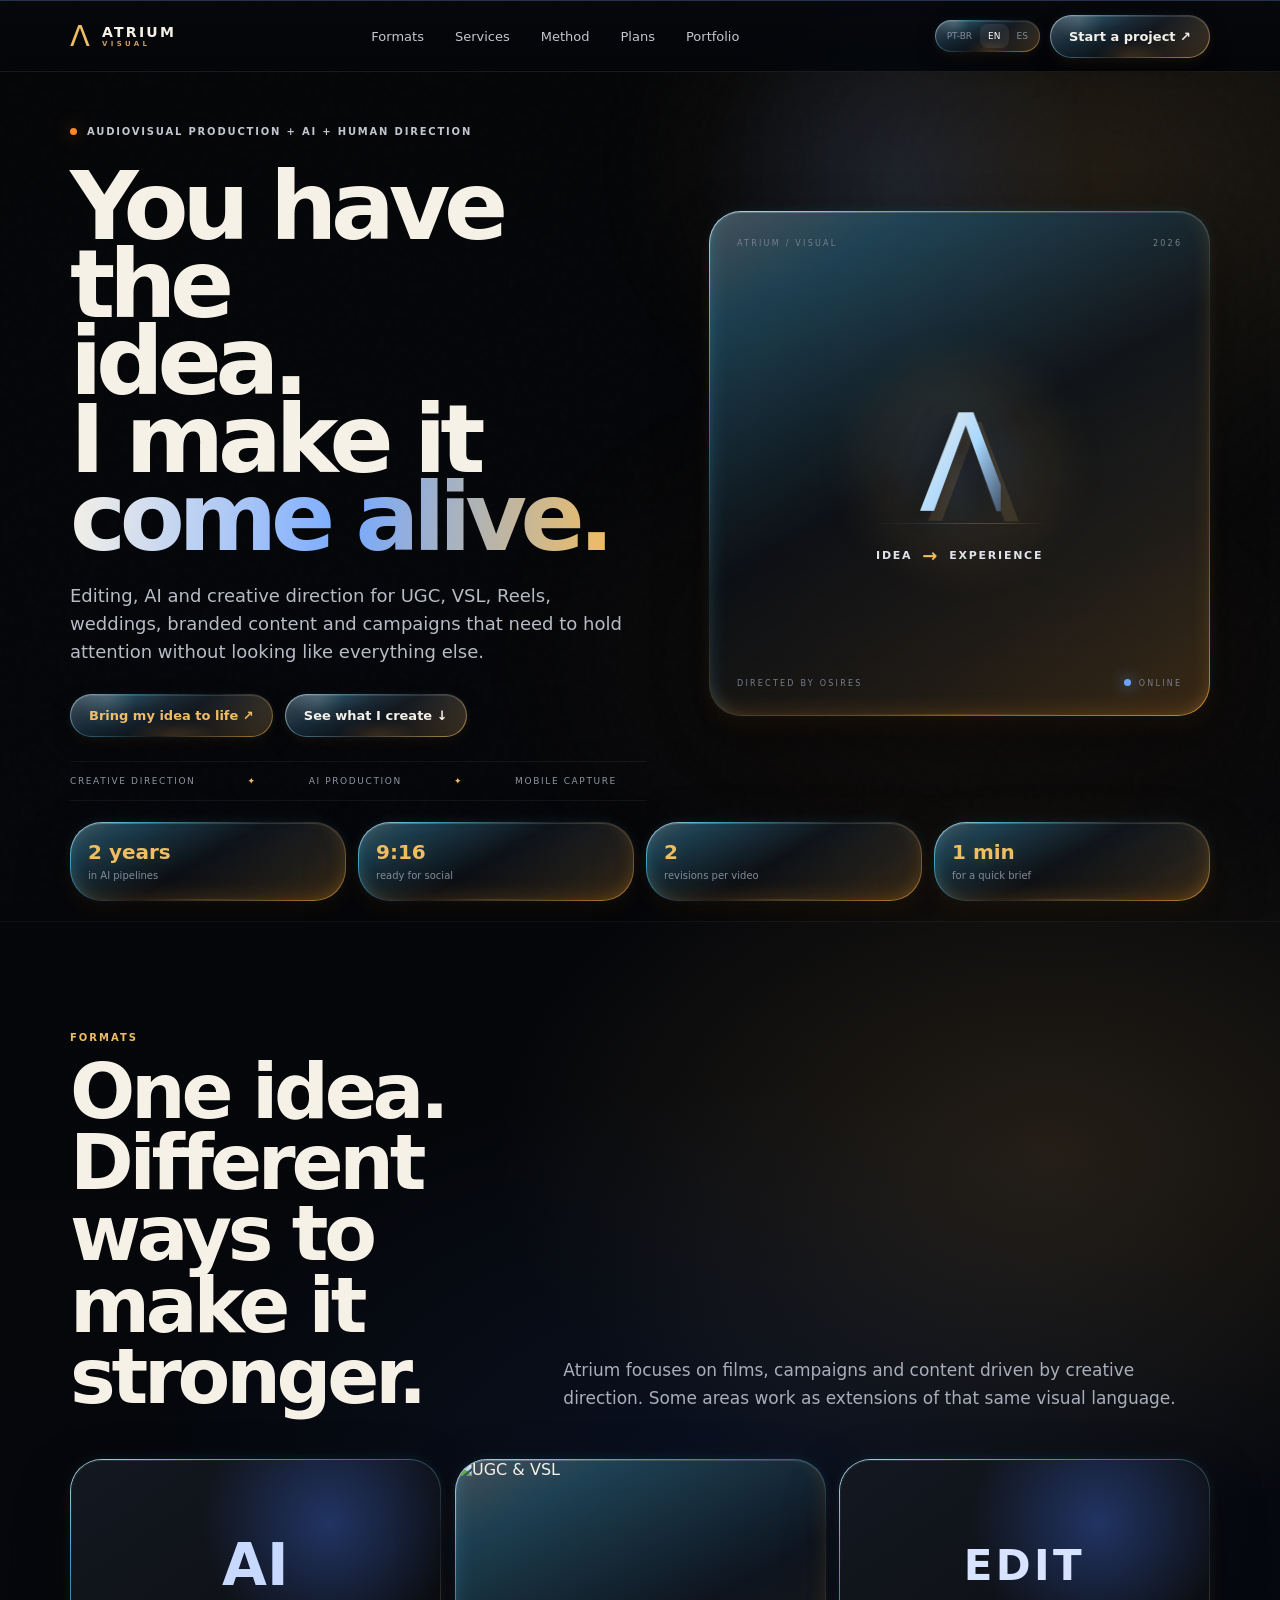
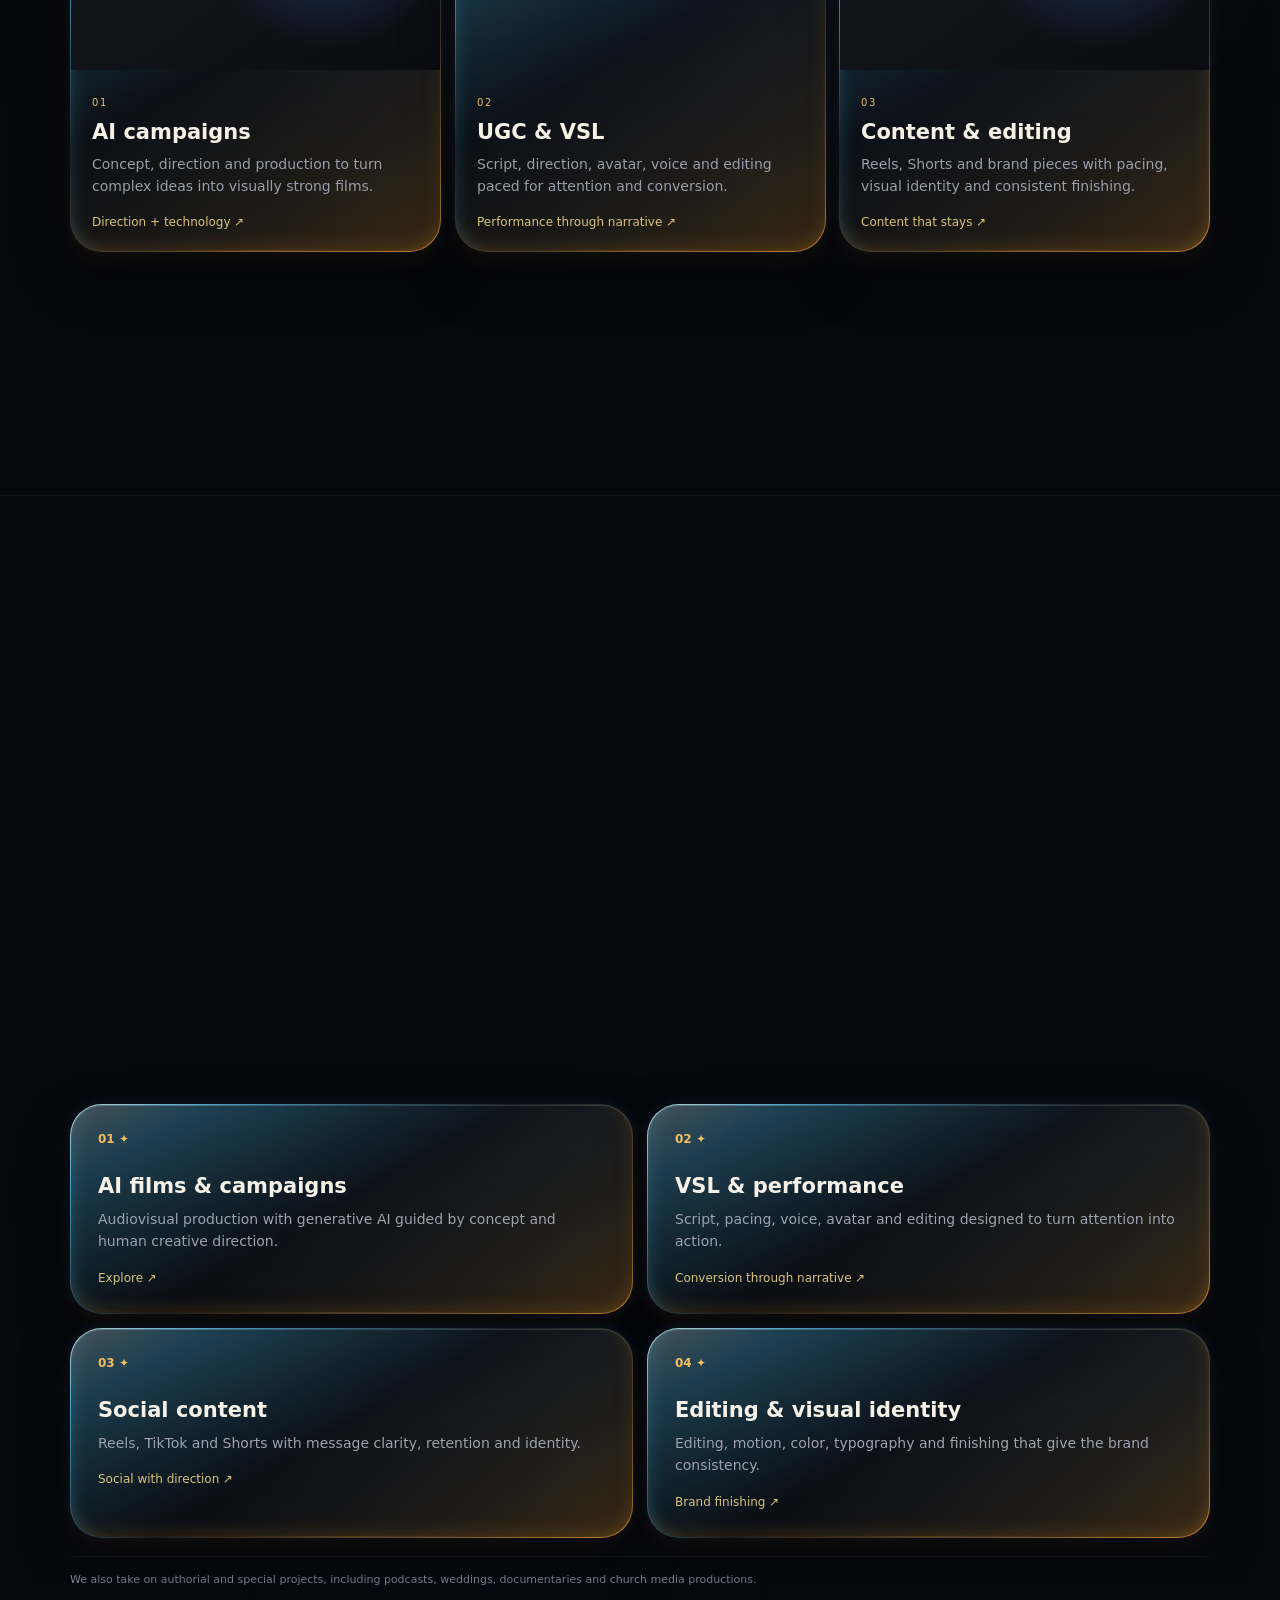
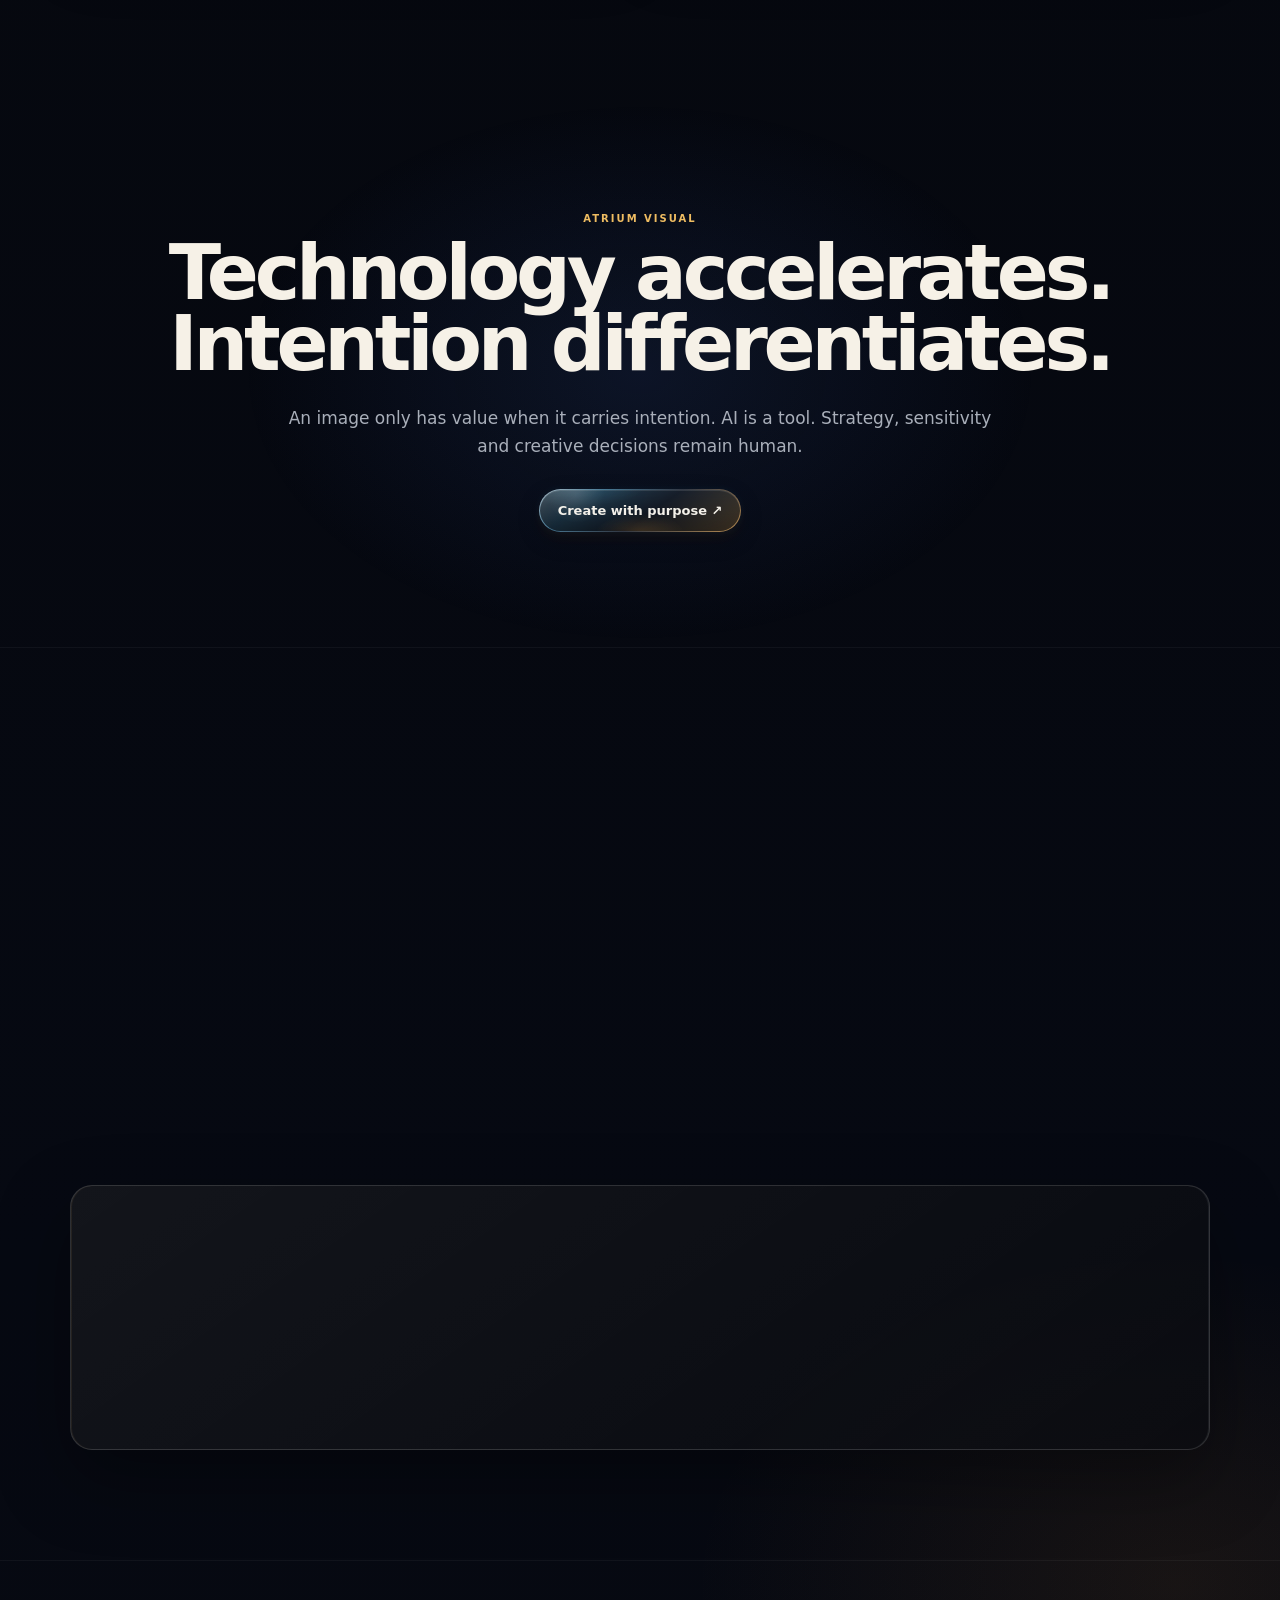
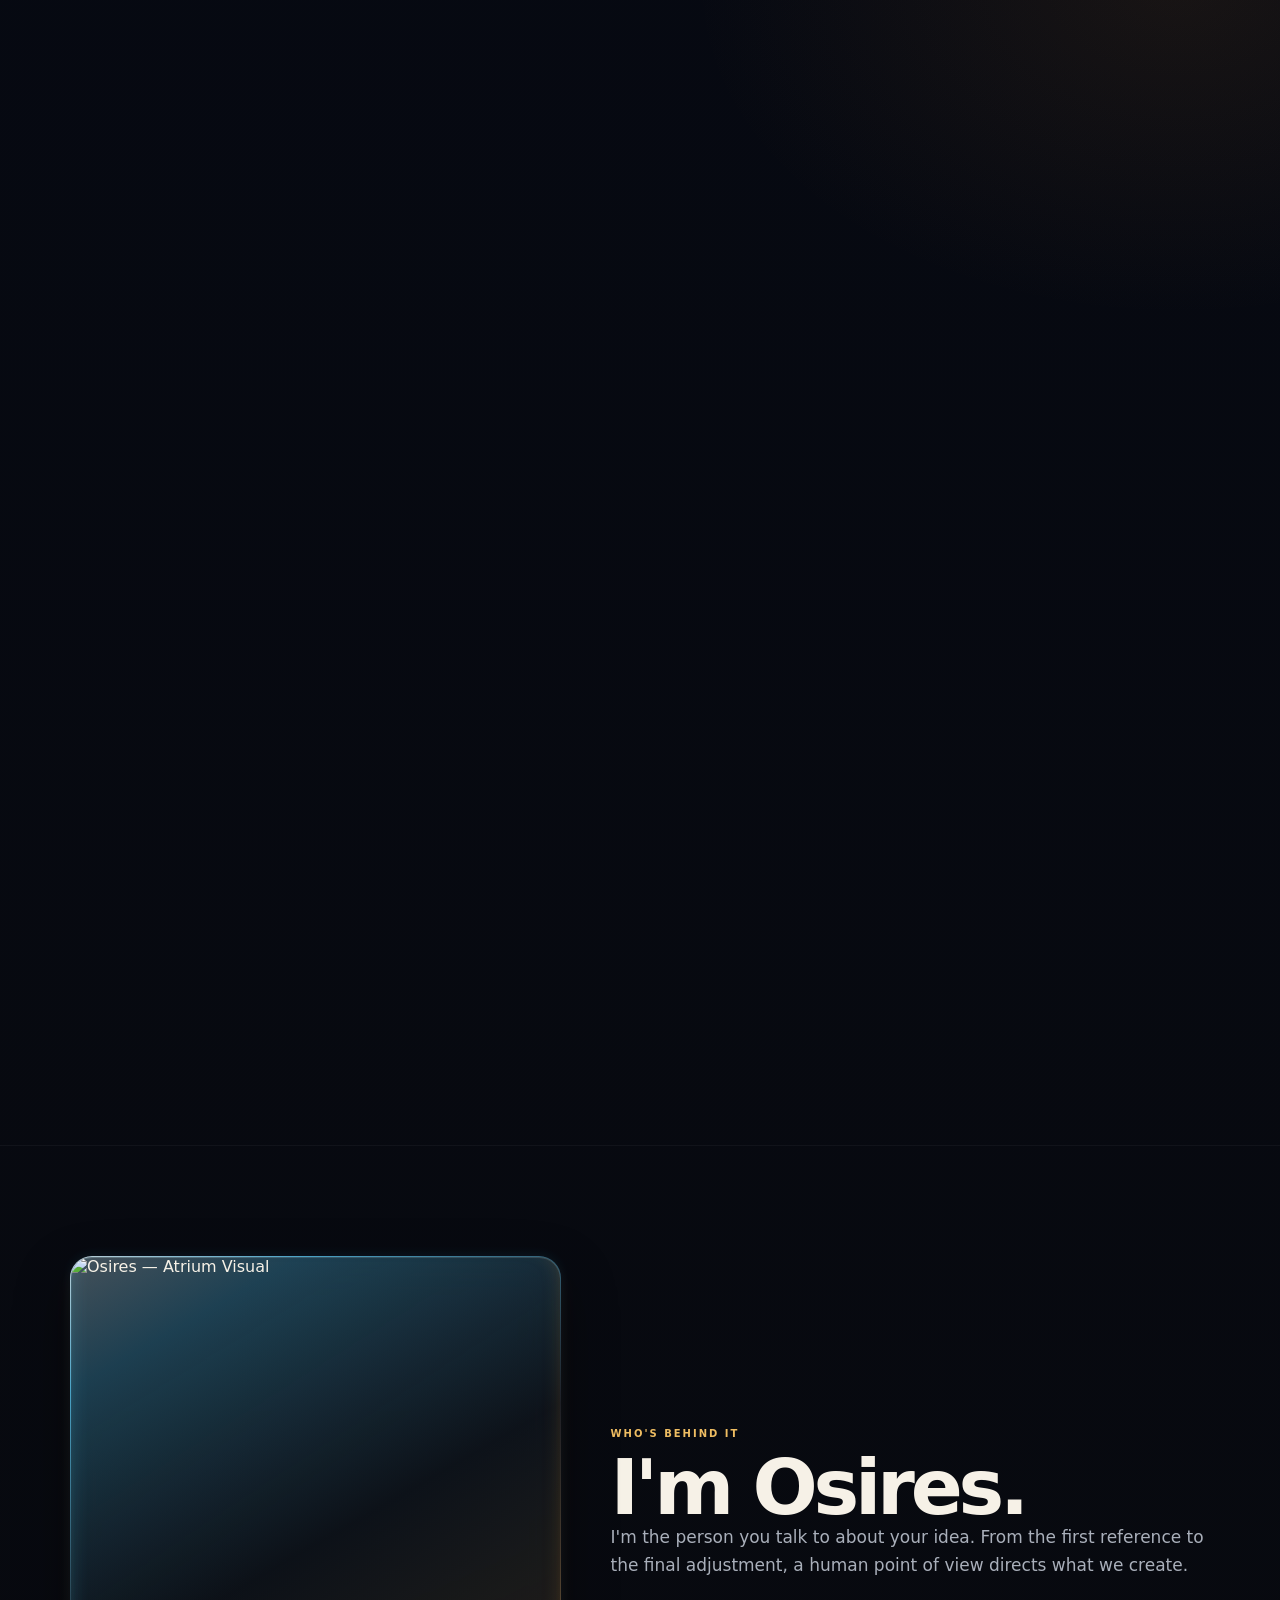
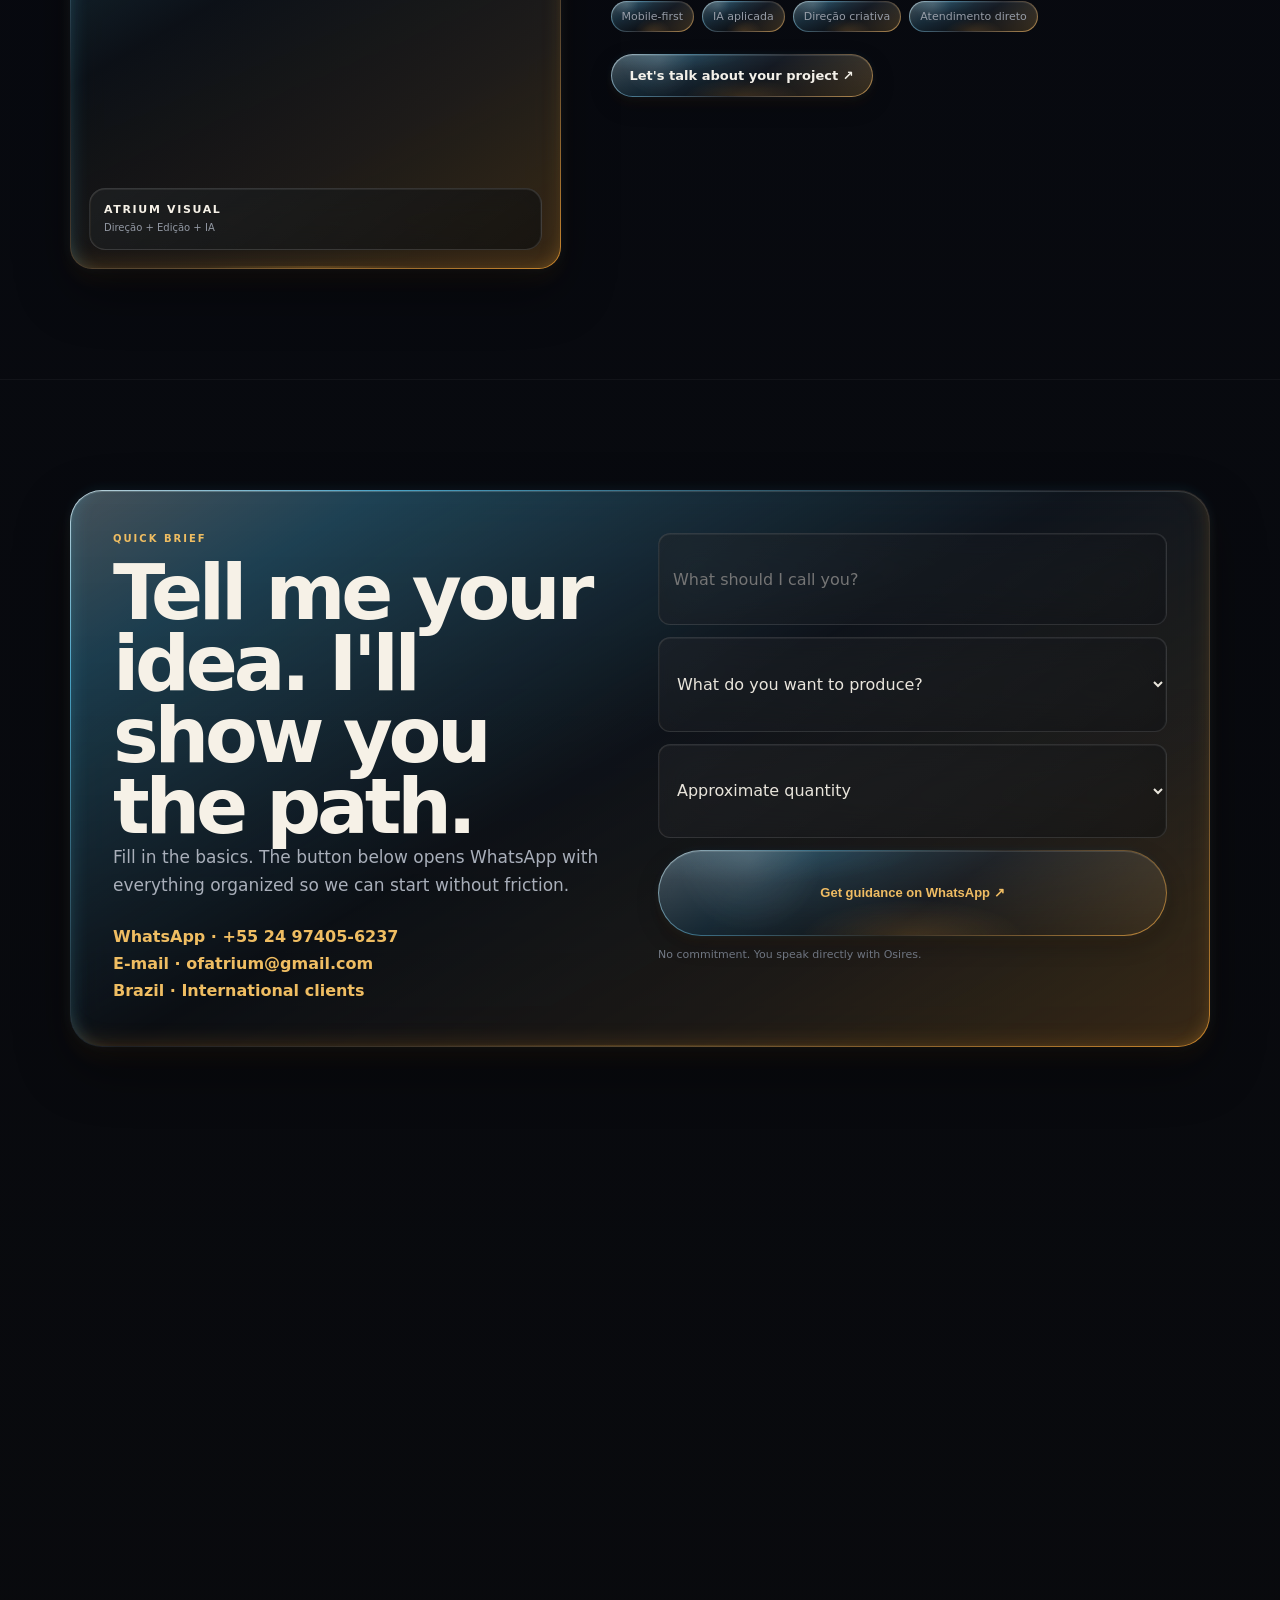
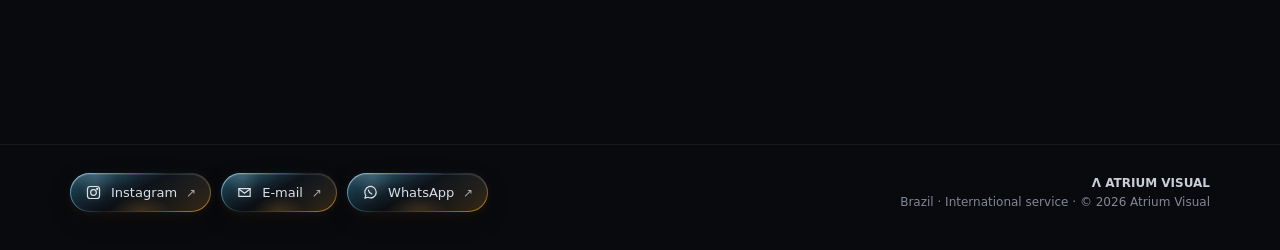
==== en/index.html @ b098e1f4 "Refine home positioning and make weddings podcasts secondary" ====
<!doctype html><html lang="en"><head><meta charset="utf-8"><meta name="viewport" content="width=device-width,initial-scale=1,viewport-fit=cover"><title>Atrium Visual — Editing, AI & Creative Direction</title><meta name="description" content="Editing, AI and creative direction for UGC, VSL, Reels, weddings, branded content and campaigns.">
<style>
:root{--bg:#050608;--text:#f6f1e7;--muted:#a9afbb;--line:rgba(255,255,255,.11);--gold:#efbd62;--orange:#ff8a24;--blue:#78aaff;--max:1140px}
*{box-sizing:border-box}html{scroll-behavior:smooth}body{margin:0;background:
radial-gradient(980px 650px at 76% 16%,rgba(45,91,194,.17),transparent 62%),
radial-gradient(760px 540px at 98% 58%,rgba(183,108,33,.10),transparent 65%),
linear-gradient(180deg,#050608 0%,#060912 56%,#090a0d 100%);color:var(--text);font-family:Inter,ui-sans-serif,system-ui,-apple-system,BlinkMacSystemFont,"Segoe UI",sans-serif;overflow-x:hidden}
a{color:inherit;text-decoration:none}img{max-width:100%;display:block}.wrap{width:min(var(--max),calc(100% - 40px));margin:auto}.noise{position:fixed;inset:0;z-index:0;pointer-events:none;opacity:.021;background-image:url("data:image/svg+xml,%3Csvg viewBox='0 0 160 160' xmlns='http://www.w3.org/2000/svg'%3E%3Cfilter id='n'%3E%3CfeTurbulence type='fractalNoise' baseFrequency='.9' numOctaves='3' stitchTiles='stitch'/%3E%3C/filter%3E%3Crect width='100%25' height='100%25' filter='url(%23n)' opacity='.75'/%3E%3C/svg%3E")}.cursor-light{position:fixed;width:430px;height:430px;border-radius:50%;background:radial-gradient(circle,rgba(82,139,255,.12),transparent 66%);pointer-events:none;z-index:0;transform:translate(-50%,-50%);left:70%;top:20%;will-change:left,top}
header,main,footer{position:relative;z-index:2}header{position:sticky;top:0;z-index:80;background:rgba(5,6,8,.76);backdrop-filter:blur(22px) saturate(130%);-webkit-backdrop-filter:blur(22px) saturate(130%);border-top:1px solid rgba(120,170,255,.28);border-bottom:1px solid rgba(255,255,255,.055)}.nav{height:70px;display:flex;align-items:center;justify-content:space-between;gap:20px}.brand{display:flex;align-items:center;gap:10px;font-size:14px;font-weight:900;letter-spacing:.16em}.mark{font-size:29px;color:var(--gold);font-weight:400}.brand small{display:block;font-size:7px;letter-spacing:.47em;color:#c99d53}.navlinks{display:flex;gap:31px;color:#c4c7ce;font-size:13px}.navlinks a{transition:.25s}.navlinks a:hover{color:#fff;transform:translateY(-2px)}.header-actions{display:flex;align-items:center;gap:10px}.langs{display:flex;padding:3px;border-radius:11px;border:1px solid rgba(255,255,255,.09);background:rgba(255,255,255,.025)}.langs a{font-size:9px;padding:7px 8px;border-radius:8px;color:#7e8591}.langs a.active{color:#fff;background:rgba(255,255,255,.08)}.btn{display:inline-flex;align-items:center;justify-content:center;gap:9px;padding:13px 18px;border-radius:14px;border:1px solid rgba(255,255,255,.12);background:linear-gradient(145deg,rgba(255,255,255,.075),rgba(255,255,255,.018));backdrop-filter:blur(14px);-webkit-backdrop-filter:blur(14px);font-size:13px;font-weight:800;transition:.3s cubic-bezier(.2,.8,.2,1)}.btn:hover{transform:translateY(-2px);border-color:rgba(120,170,255,.38);box-shadow:0 20px 45px rgba(0,0,0,.23)}.btn.primary{background:#f5f0e7;color:#090b0f;border-color:#f5f0e7}
.hero{min-height:690px;padding:54px 0 20px;display:grid;align-items:center}.hero-grid{display:grid;grid-template-columns:1.07fr .93fr;gap:62px;align-items:center}.kicker{display:flex;align-items:center;gap:10px;color:#c1c5ce;font-size:10px;font-weight:900;letter-spacing:.18em;text-transform:uppercase}.kicker:before{content:"";width:7px;height:7px;background:var(--orange);border-radius:50%;box-shadow:0 0 18px rgba(255,138,36,.55)}h1,h2,h3,p{margin-top:0}.hero h1{font-size:clamp(61px,7.4vw,99px);line-height:.82;letter-spacing:-.067em;margin:31px 0 26px}.grad{background:linear-gradient(96deg,#f6f1e7 0%,#78aaff 52%,#efbd62 100%);-webkit-background-clip:text;background-clip:text;color:transparent}.hero p{max-width:640px;color:#b7bbc4;font-size:18px;line-height:1.56}.hero-actions{display:flex;flex-wrap:wrap;gap:12px;margin-top:27px}.clients{display:flex;flex-wrap:wrap;gap:9px;margin-top:22px}.pill{border:1px solid rgba(255,255,255,.1);border-radius:999px;background:rgba(255,255,255,.018);padding:8px 12px;color:#878e9a;font-size:10px;letter-spacing:.11em;text-transform:uppercase}
.glass{border:1px solid rgba(255,255,255,.115);background:linear-gradient(145deg,rgba(255,255,255,.082),rgba(255,255,255,.017));backdrop-filter:blur(22px) saturate(125%);-webkit-backdrop-filter:blur(22px) saturate(125%);box-shadow:inset 0 1px 0 rgba(255,255,255,.065),0 30px 75px rgba(0,0,0,.24)}
.refract{position:relative;overflow:hidden;transform-style:preserve-3d;will-change:transform}.refract:before{content:"";position:absolute;z-index:8;pointer-events:none;inset:-60%;background:linear-gradient(108deg,transparent 44%,rgba(255,255,255,.13) 49.5%,rgba(110,168,255,.08) 51%,transparent 56%);transform:translate3d(calc(var(--mx,0)*1px),calc(var(--my,0)*1px),0) rotate(18deg);opacity:.34;transition:opacity .3s}.refract:hover:before{opacity:.75}
.hero-card{height:505px;border-radius:39px;background:radial-gradient(350px 300px at 77% 42%,rgba(53,101,218,.28),transparent 65%),radial-gradient(290px 300px at 13% 85%,rgba(190,116,37,.16),transparent 64%),linear-gradient(145deg,rgba(255,255,255,.07),rgba(255,255,255,.012));}.hud{position:absolute;inset:27px;z-index:3;display:flex;flex-direction:column;justify-content:space-between}.hudtop,.hudbottom{display:flex;justify-content:space-between;color:#777f8d;font-size:8px;letter-spacing:.28em}.hudcenter{text-align:center}.hudcenter small{font-size:8px;letter-spacing:.4em;color:#929aa7}.hudcenter strong{display:block;font-size:59px;line-height:.9;letter-spacing:-.055em;margin:19px 0}.hudcenter i{font-style:normal;color:var(--gold);font-size:43px}.online:before{content:"";display:inline-block;width:7px;height:7px;background:#6da4ff;border-radius:50%;margin-right:8px;box-shadow:0 0 15px #6da4ff}
.stats{display:grid;grid-template-columns:repeat(4,1fr);gap:12px;margin-top:21px}.stat{border-radius:17px;padding:17px;transition:border-color .3s,box-shadow .3s}.stat:hover{border-color:rgba(120,170,255,.32);box-shadow:inset 0 1px 0 rgba(255,255,255,.075),0 28px 58px rgba(0,0,0,.25)}.stat b{display:block;font-size:20px}.stat span{font-size:10px;color:#848b97}
.section{padding:110px 0;border-top:1px solid rgba(255,255,255,.045)}.head{display:grid;grid-template-columns:.82fr 1.18fr;gap:44px;align-items:end;margin-bottom:46px}.label{color:var(--gold);font-size:10px;letter-spacing:.2em;text-transform:uppercase;font-weight:900}.head h2,.statement h2,.about h2,.brief h2,.cta h2{font-size:clamp(46px,6vw,78px);line-height:.93;letter-spacing:-.055em;margin:13px 0 0}.head p{font-size:17px;line-height:1.66;color:#a8aeba;margin:0}.formats{display:grid;grid-template-columns:repeat(4,1fr);gap:14px}.format,.service,.plan,.step,.brief-box,.cta-box,.portrait{border-radius:22px;transition:border-color .35s,box-shadow .35s,background .35s}.format:hover,.service:hover,.plan:hover{border-color:rgba(120,170,255,.31);box-shadow:inset 0 1px 0 rgba(255,255,255,.08),0 38px 78px rgba(0,0,0,.28)}.format{overflow:hidden}.format img,.ai-box{width:100%;height:210px;object-fit:cover}.ai-box{display:grid;place-items:center;font-size:58px;font-weight:900;color:#c7d9ff;background:radial-gradient(circle at 70% 30%,rgba(57,99,204,.42),transparent 43%),linear-gradient(145deg,#141821,#0a0c0f)}.format-copy{padding:21px}.format-copy .num{font-size:10px;color:var(--gold);letter-spacing:.17em}.format h3{font-size:21px;margin:10px 0}.format p{font-size:14px;line-height:1.55;color:#989eaa}.more{font-size:12px;color:#d7c37a}.services{display:grid;grid-template-columns:repeat(3,1fr);gap:14px}.service{padding:27px}.service b{display:block;color:var(--gold);font-size:12px;margin-bottom:28px}.service h3{font-size:21px;margin-bottom:10px}.service p{font-size:14px;line-height:1.6;color:#9ca2ae}.service a{font-size:12px;color:#d8c47b}.statement{padding:115px 0;text-align:center;background:radial-gradient(560px 380px at 50% 50%,rgba(64,105,203,.12),transparent 71%)}.statement p{max-width:720px;margin:24px auto 28px;font-size:17px;line-height:1.68;color:#a9afba}.method{display:grid;grid-template-columns:repeat(4,1fr);border-radius:22px;overflow:hidden;border:1px solid rgba(255,255,255,.16);background:linear-gradient(145deg,rgba(255,255,255,.085),rgba(255,255,255,.025));gap:1px;box-shadow:inset 0 1px 0 rgba(255,255,255,.07),0 28px 72px rgba(0,0,0,.24)}.step{border-radius:0;padding:30px 28px;min-height:235px;position:relative;background:linear-gradient(155deg,rgba(255,255,255,.105),rgba(255,255,255,.025));backdrop-filter:blur(22px) saturate(125%);-webkit-backdrop-filter:blur(22px) saturate(125%);transition:background .35s,border-color .35s,box-shadow .35s}.step:after{content:"";position:absolute;inset:0;pointer-events:none;background:radial-gradient(260px 150px at 22% 0%,rgba(119,169,255,.12),transparent 68%),linear-gradient(120deg,rgba(255,255,255,.05),transparent 38%);opacity:.9}.step:hover{background:linear-gradient(155deg,rgba(255,255,255,.15),rgba(255,255,255,.035));box-shadow:inset 0 1px 0 rgba(255,255,255,.09),0 24px 50px rgba(0,0,0,.22)}.step>*{position:relative;z-index:2}.step strong{font-size:50px;color:rgba(120,170,255,.34);text-shadow:0 0 26px rgba(80,135,255,.14);letter-spacing:-.04em}.step h3{font-size:21px;margin:34px 0 10px;color:#f1eee7}.step p{font-size:14px;color:#b7bdc8;line-height:1.5}.step em{display:block;margin-top:24px;color:#8f98a6;font-size:10px;letter-spacing:.17em;text-transform:uppercase;font-style:normal}.plans{display:grid;grid-template-columns:repeat(4,1fr);gap:14px}.plan{padding:26px;min-height:355px}.plan.featured{border-color:rgba(239,189,98,.34);background:linear-gradient(160deg,rgba(239,189,98,.11),rgba(255,255,255,.019))}.plan small{color:var(--gold);font-size:9px;letter-spacing:.13em;text-transform:uppercase}.plan h3{font-size:21px;margin:12px 0}.price{font-size:34px;font-weight:900;margin:18px 0}.plan p,.plan li{font-size:13px;line-height:1.65;color:#999faa}.plan ul{padding-left:17px}.scope-note{margin:16px 0 14px;padding:12px 13px;border-radius:12px;border:1px solid rgba(120,170,255,.16);background:linear-gradient(145deg,rgba(120,170,255,.08),rgba(255,255,255,.018));color:#b8c0ce!important;font-size:11px!important;line-height:1.5!important}.enterprise-offer{margin-top:24px;padding:24px 26px;border-radius:20px;display:flex;align-items:center;justify-content:space-between;gap:22px}.enterprise-offer h3{font-size:22px;letter-spacing:-.025em;margin:0 0 6px}.enterprise-offer p{margin:0;color:#a8afbb;font-size:14px;line-height:1.55}.enterprise-offer .btn{flex:0 0 auto}.about{display:grid;grid-template-columns:.9fr 1.1fr;gap:50px;align-items:center}.portrait{overflow:hidden;position:relative}.portrait img{width:100%;aspect-ratio:4/5;object-fit:cover}.badge{position:absolute;left:18px;right:18px;bottom:18px;border:1px solid rgba(255,255,255,.11);background:rgba(8,9,12,.64);backdrop-filter:blur(16px);-webkit-backdrop-filter:blur(16px);padding:14px;border-radius:16px}.badge b{display:block;font-size:11px;letter-spacing:.15em}.badge span{font-size:10px;color:#9298a3}.about p,.brief p,.cta p{font-size:17px;line-height:1.65;color:#a9afba}.chips{display:flex;flex-wrap:wrap;gap:8px;margin:22px 0}.chip{border:1px solid rgba(255,255,255,.1);border-radius:999px;padding:8px 10px;color:#959ba6;font-size:11px}.brief-box{padding:42px}.brief-grid{display:grid;grid-template-columns:1fr 1fr;gap:36px}.form{display:grid;gap:12px}.field{width:100%;border:1px solid rgba(255,255,255,.1);background:rgba(5,7,10,.62);color:#e9e5dc;border-radius:12px;padding:14px;font:inherit}.form small{font-size:11px;color:#747b87}.contactline{margin-top:24px;color:#b8bcc5}.cta{padding:105px 0}.cta-box{padding:55px;border-radius:30px;background:radial-gradient(460px 300px at 84% 16%,rgba(51,94,190,.17),transparent 70%),linear-gradient(145deg,rgba(255,255,255,.075),rgba(255,255,255,.017))}.cta-row{display:grid;grid-template-columns:1.3fr .7fr;gap:35px;align-items:end}.qr{width:220px;aspect-ratio:1;border-radius:22px;background:#f5f0e6;padding:18px;margin-left:auto;box-shadow:0 24px 55px rgba(0,0,0,.3);transition:.35s}.qr:hover{transform:translateY(-6px) scale(1.02) rotate(1deg)}footer{border-top:1px solid rgba(255,255,255,.055);padding:28px 0 42px;color:#747c88}.footer{display:flex;justify-content:space-between;gap:20px;flex-wrap:wrap}.footer strong{color:#eee}.footer a{margin-right:16px}.reveal{opacity:0;transform:translateY(38px);transition:.82s cubic-bezier(.2,.8,.2,1)}.reveal.in{opacity:1;transform:none}
@media(max-width:900px){.navlinks{display:none}.hero-grid,.head,.about,.brief-grid,.cta-row{grid-template-columns:1fr}.hero{min-height:auto}.hero-card{height:430px}.formats,.plans{grid-template-columns:repeat(2,1fr)}.services{grid-template-columns:1fr 1fr}.method{grid-template-columns:1fr 1fr}.qr{margin:0}.cursor-light{display:none}}
@media(max-width:640px){.wrap{width:min(var(--max),calc(100% - 24px))}.nav{height:68px}.brand{font-size:12px}.mark{font-size:25px}.header-actions{gap:6px}.langs a{font-size:8px;padding:6px}.btn{padding:11px 13px;font-size:12px}.hero{padding-top:48px}.hero h1{font-size:56px}.hero-card{height:350px;border-radius:28px}.hudcenter strong{font-size:40px}.stats,.formats,.services,.method,.plans{grid-template-columns:1fr}.section{padding:76px 0}.head h2,.statement h2,.about h2,.brief h2,.cta h2{font-size:48px}.brief-box,.cta-box{padding:28px 22px}.enterprise-offer{align-items:flex-start;flex-direction:column;padding:20px}.enterprise-offer .btn{width:100%}.langs{display:flex}}
@media(prefers-reduced-motion:reduce){*{animation:none!important;transition:none!important;scroll-behavior:auto!important}.reveal{opacity:1;transform:none}}

/* PREMIUM GLASS REFERENCE V1 — smoked black glass with warm/cool rim refraction */
:root{
  --glass-smoke:rgba(8,10,14,.64);
  --glass-smoke-2:rgba(13,16,22,.48);
  --glass-rim-gold:rgba(244,190,103,.92);
  --glass-rim-warm:rgba(255,224,176,.66);
  --glass-rim-cool:rgba(225,237,255,.86);
  --glass-rim-blue:rgba(132,181,255,.48);
  --glass-rim-dim:rgba(255,255,255,.08);
}
body{
  background:
    radial-gradient(900px 620px at 10% 78%,rgba(224,144,58,.055),transparent 58%),
    radial-gradient(980px 680px at 86% 18%,rgba(91,143,255,.075),transparent 60%),
    linear-gradient(180deg,#020304 0%,#05070b 52%,#030405 100%)!important;
}
header{
  background:linear-gradient(180deg,rgba(7,9,13,.78),rgba(4,5,8,.66))!important;
  border-bottom-color:rgba(255,255,255,.075)!important;
}
.glass,
.work-card,
.stat,
.format,
.service,
.plan,
.brief-box,
.cta-box,
.portrait,
.enterprise-offer,
.player-shell{
  position:relative;
  border-color:rgba(255,255,255,.11)!important;
  background:
    radial-gradient(120% 150% at 0% 0%,rgba(242,181,93,.075),transparent 35%),
    radial-gradient(110% 150% at 100% 0%,rgba(222,235,255,.055),transparent 34%),
    linear-gradient(145deg,rgba(255,255,255,.065),rgba(255,255,255,.012) 42%,rgba(255,255,255,.025)),
    var(--glass-smoke)!important;
  backdrop-filter:blur(26px) saturate(128%)!important;
  -webkit-backdrop-filter:blur(26px) saturate(128%)!important;
  box-shadow:
    inset 1px 0 0 rgba(244,190,103,.09),
    inset -1px 0 0 rgba(225,237,255,.085),
    inset 0 1px 0 rgba(255,255,255,.08),
    inset 0 -1px 0 rgba(255,255,255,.025),
    inset 12px 0 32px -28px rgba(244,190,103,.72),
    inset -12px 0 32px -28px rgba(223,237,255,.62),
    0 26px 72px rgba(0,0,0,.38)!important;
}
.glass::after,
.work-card::after,
.stat::after,
.format::after,
.service::after,
.plan::after,
.brief-box::after,
.cta-box::after,
.portrait::after,
.enterprise-offer::after,
.player-shell::after{
  content:"";
  position:absolute;
  inset:0;
  z-index:12;
  border-radius:inherit;
  padding:1.25px;
  pointer-events:none;
  background:
    conic-gradient(
      from 218deg,
      var(--glass-rim-gold) 0deg,
      var(--glass-rim-warm) 34deg,
      rgba(255,255,255,.28) 76deg,
      var(--glass-rim-dim) 132deg,
      rgba(255,255,255,.06) 192deg,
      var(--glass-rim-blue) 246deg,
      var(--glass-rim-cool) 302deg,
      var(--glass-rim-gold) 360deg
    );
  -webkit-mask:linear-gradient(#000 0 0) content-box,linear-gradient(#000 0 0);
  -webkit-mask-composite:xor;
  mask-composite:exclude;
  opacity:.78;
}
.glass::before,
.work-card::before,
.refract::before{
  filter:blur(.15px);
}
.hero-card,
.work-card,
.format,
.service,
.plan,
.stat,
.brief-box,
.cta-box,
.enterprise-offer,
.player-shell{
  transition:
    transform .38s cubic-bezier(.2,.8,.2,1),
    box-shadow .38s cubic-bezier(.2,.8,.2,1),
    border-color .3s ease,
    background .3s ease!important;
}
.hero-card:hover,
.work-card:hover,
.format:hover,
.service:hover,
.plan:hover,
.stat:hover,
.brief-box:hover,
.cta-box:hover,
.enterprise-offer:hover{
  border-color:rgba(255,255,255,.18)!important;
  box-shadow:
    inset 1px 0 0 rgba(244,190,103,.16),
    inset -1px 0 0 rgba(225,237,255,.15),
    inset 0 1px 0 rgba(255,255,255,.12),
    inset 14px 0 34px -28px rgba(244,190,103,.85),
    inset -14px 0 34px -28px rgba(225,237,255,.78),
    0 36px 92px rgba(0,0,0,.50),
    0 0 26px rgba(244,190,103,.04),
    0 0 32px rgba(106,158,255,.035)!important;
}
.refract:before,
.hero-card:before,
.work-card:before{
  background:
    linear-gradient(
      105deg,
      transparent 42%,
      rgba(255,220,168,.055) 46%,
      rgba(255,255,255,.19) 49.4%,
      rgba(186,213,255,.11) 51.2%,
      transparent 56%
    )!important;
  opacity:.40!important;
}
.refract:hover:before,
.hero-card:hover:before,
.work-card:hover:before{opacity:.82!important;}
.method{
  border-color:rgba(255,255,255,.14)!important;
  background:
    linear-gradient(145deg,rgba(255,255,255,.055),rgba(255,255,255,.012)),
    rgba(6,8,12,.68)!important;
  box-shadow:
    inset 1px 0 0 rgba(244,190,103,.08),
    inset -1px 0 0 rgba(225,237,255,.07),
    0 28px 72px rgba(0,0,0,.34)!important;
}
.step{
  background:
    radial-gradient(130% 120% at 0% 0%,rgba(244,190,103,.055),transparent 36%),
    radial-gradient(120% 120% at 100% 0%,rgba(210,231,255,.045),transparent 34%),
    linear-gradient(145deg,rgba(255,255,255,.055),rgba(255,255,255,.012)),
    rgba(8,10,14,.60)!important;
  backdrop-filter:blur(24px) saturate(125%)!important;
  -webkit-backdrop-filter:blur(24px) saturate(125%)!important;
  box-shadow:
    inset 1px 0 0 rgba(244,190,103,.06),
    inset -1px 0 0 rgba(225,237,255,.055)!important;
}
.step:hover{
  background:
    radial-gradient(130% 120% at 0% 0%,rgba(244,190,103,.085),transparent 38%),
    radial-gradient(120% 120% at 100% 0%,rgba(210,231,255,.065),transparent 36%),
    linear-gradient(145deg,rgba(255,255,255,.075),rgba(255,255,255,.016)),
    rgba(9,11,16,.62)!important;
}
.step strong{color:rgba(179,205,255,.34)!important;}
.btn:not(.primary),
.langs,
.pill,
.chip,
.chips span,
.field,
.scope-note{
  border-color:rgba(255,255,255,.11)!important;
  background:
    linear-gradient(145deg,rgba(255,255,255,.055),rgba(255,255,255,.012)),
    rgba(9,11,15,.50)!important;
  backdrop-filter:blur(18px) saturate(120%)!important;
  -webkit-backdrop-filter:blur(18px) saturate(120%)!important;
  box-shadow:
    inset 1px 0 0 rgba(244,190,103,.045),
    inset -1px 0 0 rgba(225,237,255,.04),
    inset 0 1px 0 rgba(255,255,255,.055)!important;
}
.badge{
  background:
    linear-gradient(145deg,rgba(255,255,255,.07),rgba(255,255,255,.012)),
    rgba(6,8,12,.64)!important;
  border-color:rgba(255,255,255,.13)!important;
  backdrop-filter:blur(20px) saturate(125%)!important;
  -webkit-backdrop-filter:blur(20px) saturate(125%)!important;
  box-shadow:
    inset 1px 0 0 rgba(244,190,103,.055),
    inset -1px 0 0 rgba(225,237,255,.05),
    inset 0 1px 0 rgba(255,255,255,.07)!important;
}
.player-shell{
  overflow:hidden;
  box-shadow:
    inset 1px 0 0 rgba(244,190,103,.11),
    inset -1px 0 0 rgba(225,237,255,.10),
    inset 0 1px 0 rgba(255,255,255,.09),
    0 46px 140px rgba(0,0,0,.66)!important;
}
.play-circle{
  background:
    radial-gradient(circle at 28% 18%,rgba(255,255,255,.98),rgba(241,236,227,.93) 55%,rgba(219,224,233,.90))!important;
  box-shadow:
    0 16px 42px rgba(0,0,0,.34),
    0 0 0 1px rgba(255,255,255,.48),
    -5px 0 18px rgba(244,190,103,.10),
    5px 0 18px rgba(170,204,255,.10)!important;
}
@media(max-width:640px){
  .glass::after,
  .work-card::after,
  .stat::after,
  .format::after,
  .service::after,
  .plan::after,
  .brief-box::after,
  .cta-box::after,
  .portrait::after,
  .enterprise-offer::after,
  .player-shell::after{opacity:.68;padding:1px}
  .glass,
  .work-card,
  .stat,
  .format,
  .service,
  .plan,
  .brief-box,
  .cta-box,
  .portrait,
  .enterprise-offer,
  .player-shell{backdrop-filter:blur(20px) saturate(122%)!important;-webkit-backdrop-filter:blur(20px) saturate(122%)!important}
}


/* ATRIUM GLASS SYSTEM V2 — blue upper rim + amber lower glow */
:root{
  --atrium-bg:#030509;
  --atrium-glass:rgba(10,17,25,.52);
  --atrium-glass-strong:rgba(9,15,23,.72);
  --atrium-blue:rgba(111,211,255,.88);
  --atrium-blue-soft:rgba(111,211,255,.22);
  --atrium-amber:rgba(255,178,76,.92);
  --atrium-amber-soft:rgba(255,178,76,.24);
}
.atrium-glass-v2{
  position:relative;
  isolation:isolate;
  border:1px solid transparent!important;
  background:
    linear-gradient(180deg,rgba(16,27,39,.62),rgba(7,11,17,.72)) padding-box,
    linear-gradient(155deg,rgba(223,247,255,.82) 0%,var(--atrium-blue) 17%,rgba(255,255,255,.10) 48%,rgba(255,202,125,.38) 73%,var(--atrium-amber) 100%) border-box!important;
  box-shadow:
    inset 0 1px 0 rgba(255,255,255,.12),
    inset 18px 0 30px -25px rgba(102,218,255,.55),
    inset -16px 0 28px -25px rgba(255,183,77,.38),
    inset 0 -20px 34px -28px rgba(255,173,64,.60),
    0 24px 64px rgba(0,0,0,.42),
    0 0 22px rgba(97,205,255,.045),
    0 10px 28px rgba(255,165,60,.035)!important;
  backdrop-filter:blur(22px) saturate(128%)!important;
  -webkit-backdrop-filter:blur(22px) saturate(128%)!important;
  transition:transform .28s ease,box-shadow .28s ease,filter .28s ease!important;
}
.atrium-glass-v2::after{
  content:"";
  position:absolute;
  inset:0;
  border-radius:inherit;
  pointer-events:none;
  z-index:2;
  background:
    radial-gradient(circle at var(--gx,22%) var(--gy,12%),rgba(255,255,255,.18),transparent 20%),
    radial-gradient(ellipse at 50% 103%,rgba(255,174,66,.32),transparent 30%),
    linear-gradient(180deg,rgba(190,235,255,.075),transparent 26%,transparent 72%,rgba(255,180,74,.075));
  mix-blend-mode:screen;
  opacity:.95;
}
.atrium-glass-v2:hover{
  transform:translateY(-3px);
  box-shadow:
    inset 0 1px 0 rgba(255,255,255,.16),
    inset 18px 0 32px -24px rgba(102,218,255,.68),
    inset -16px 0 30px -24px rgba(255,183,77,.46),
    inset 0 -20px 36px -27px rgba(255,173,64,.72),
    0 30px 76px rgba(0,0,0,.48),
    0 0 28px rgba(97,205,255,.07),
    0 14px 34px rgba(255,165,60,.06)!important;
}
.work-card.atrium-glass-v2,.plan.atrium-glass-v2,.service.atrium-glass-v2,.format.atrium-glass-v2,.stat.atrium-glass-v2,.brief-box.atrium-glass-v2,.cta-box.atrium-glass-v2,.hero-card.atrium-glass-v2,.enterprise-offer.atrium-glass-v2,.player-shell.atrium-glass-v2{border-radius:32px!important}
.btn.atrium-glass-v2,.langs.atrium-glass-v2,.mobile-langs.atrium-glass-v2,.chip.atrium-glass-v2,.chips span.atrium-glass-v2,.control-btn.atrium-glass-v2,.close.atrium-glass-v2{
  border-radius:999px!important;
  background:
    linear-gradient(180deg,rgba(22,31,42,.62),rgba(8,12,18,.72)) padding-box,
    linear-gradient(145deg,rgba(220,246,255,.72),rgba(98,206,255,.48) 25%,rgba(255,255,255,.08) 55%,rgba(255,181,76,.68)) border-box!important;
}
.atrium-footer{padding:28px 0 38px;border-top:1px solid rgba(255,255,255,.065);position:relative;z-index:3}
.atrium-footer-row{display:flex;align-items:center;justify-content:space-between;gap:18px;flex-wrap:wrap}
.atrium-footer-links{display:flex;gap:10px;flex-wrap:wrap}
.footer-pill{display:inline-flex;align-items:center;gap:9px;padding:10px 14px;border-radius:999px;color:#d9e0e8;font-size:13px;text-decoration:none}
.footer-pill svg{width:17px;height:17px;stroke:currentColor;fill:none;stroke-width:1.7;stroke-linecap:round;stroke-linejoin:round;filter:drop-shadow(0 0 5px rgba(111,211,255,.14)) drop-shadow(0 0 4px rgba(255,178,76,.10))}
.footer-pill .arrow{opacity:.72;font-size:12px}
.atrium-footer-meta{font-size:12px;line-height:1.55;color:#7f8896;text-align:right}
@media(max-width:640px){
  .work-card.atrium-glass-v2,.plan.atrium-glass-v2,.service.atrium-glass-v2,.format.atrium-glass-v2,.stat.atrium-glass-v2,.brief-box.atrium-glass-v2,.cta-box.atrium-glass-v2,.hero-card.atrium-glass-v2,.enterprise-offer.atrium-glass-v2{border-radius:27px!important}
  .atrium-footer-row{align-items:flex-start}
  .atrium-footer-meta{text-align:left;width:100%}
  .footer-pill{font-size:12px;padding:9px 12px}
}


/* ATRIUM GLASS V3 — stronger luminous rim, closer to visual reference */
.atrium-glass-v2{
  border:1.35px solid transparent!important;
  background:
    linear-gradient(180deg,rgba(9,18,28,.72),rgba(5,8,13,.79)) padding-box,
    linear-gradient(150deg,
      rgba(235,252,255,.98) 0%,
      rgba(103,220,255,1) 13%,
      rgba(49,167,232,.72) 26%,
      rgba(255,255,255,.13) 49%,
      rgba(255,205,135,.52) 73%,
      rgba(255,169,50,1) 100%) border-box!important;
  box-shadow:
    inset 0 1px 0 rgba(255,255,255,.22),
    inset 20px 0 34px -24px rgba(80,214,255,.76),
    inset -18px 0 32px -24px rgba(255,184,75,.56),
    inset 0 -26px 40px -28px rgba(255,165,44,.88),
    0 28px 68px rgba(0,0,0,.50),
    0 -4px 22px rgba(74,203,255,.20),
    0 0 30px rgba(67,192,255,.13),
    0 18px 38px rgba(255,156,39,.17)!important;
  filter:saturate(1.08);
}
.atrium-glass-v2::before{
  content:"";
  position:absolute;
  inset:-1px;
  border-radius:inherit;
  pointer-events:none;
  z-index:3;
  box-shadow:
    inset 0 2px 3px rgba(225,249,255,.52),
    inset 0 -2px 4px rgba(255,195,92,.62),
    0 -2px 11px rgba(78,211,255,.38),
    0 3px 15px rgba(255,168,45,.34);
  opacity:.96;
}
.atrium-glass-v2::after{
  background:
    radial-gradient(circle at var(--gx,18%) var(--gy,10%),rgba(255,255,255,.28),transparent 18%),
    radial-gradient(ellipse at 50% 104%,rgba(255,169,48,.48),transparent 33%),
    radial-gradient(ellipse at 20% -4%,rgba(83,214,255,.30),transparent 31%),
    linear-gradient(180deg,rgba(191,239,255,.12),transparent 24%,transparent 68%,rgba(255,171,55,.13));
  opacity:1;
}
.atrium-glass-v2:hover{
  box-shadow:
    inset 0 1px 0 rgba(255,255,255,.28),
    inset 22px 0 36px -23px rgba(80,214,255,.90),
    inset -20px 0 34px -23px rgba(255,184,75,.68),
    inset 0 -28px 42px -27px rgba(255,165,44,1),
    0 34px 82px rgba(0,0,0,.56),
    0 -5px 27px rgba(74,203,255,.29),
    0 0 38px rgba(67,192,255,.19),
    0 22px 44px rgba(255,156,39,.24)!important;
}
/* Portfolio thumbnails: actual video frame + Atrium identity layer */
.work-card .media{
  border-radius:30px 30px 0 0;
  margin:10px 10px 0;
  border:1px solid rgba(153,230,255,.42);
  box-shadow:
    inset 0 1px 0 rgba(255,255,255,.18),
    0 -3px 18px rgba(82,211,255,.14),
    0 10px 24px rgba(255,171,48,.09);
}
.work-card .media::before{
  content:"ATRIUM VISUAL";
  position:absolute;
  z-index:2;
  top:18px;
  right:19px;
  font-size:8px;
  font-weight:800;
  letter-spacing:.30em;
  color:rgba(239,245,250,.78);
  text-shadow:0 0 10px rgba(91,208,255,.30);
  pointer-events:none;
}
.work-card .media::after{
  background:
    linear-gradient(180deg,rgba(1,5,10,.03) 36%,rgba(2,5,9,.30) 58%,rgba(3,5,8,.90) 100%),
    radial-gradient(ellipse at 50% 105%,rgba(255,171,48,.23),transparent 35%),
    radial-gradient(ellipse at 12% -3%,rgba(74,204,255,.20),transparent 30%)!important;
}
.work-card .poster{
  filter:saturate(1.04) contrast(1.06) brightness(.96)!important;
}
.work-card:hover .poster{
  filter:saturate(1.13) contrast(1.07) brightness(1.01)!important;
}
.work-card .play-circle{
  background:linear-gradient(155deg,rgba(239,252,255,.92),rgba(188,229,245,.60))!important;
  border:1px solid rgba(255,255,255,.62);
  box-shadow:
    inset 0 1px 0 rgba(255,255,255,.72),
    0 0 0 1px rgba(76,202,255,.30),
    0 0 20px rgba(65,197,255,.28),
    0 9px 28px rgba(0,0,0,.38)!important;
  backdrop-filter:blur(10px);
  -webkit-backdrop-filter:blur(10px);
}
.work-card .play-copy b{
  font-size:17px;
  text-shadow:0 2px 18px rgba(0,0,0,.75);
}
.work-card .play-copy small{
  color:#f0b35c!important;
  font-weight:800;
}
.work-card .copy{
  background:
    radial-gradient(ellipse at 50% 0%,rgba(77,203,255,.055),transparent 55%),
    radial-gradient(ellipse at 55% 100%,rgba(255,171,48,.10),transparent 58%);
}
@media(max-width:640px){
  .work-card .media{margin:7px 7px 0;border-radius:22px 22px 0 0}
  .work-card .media::before{top:12px;right:13px;font-size:6.5px}
}


/* ATRIUM GLASS V4 — cleaner cards, no inner pane, restrained idle glow */
.atrium-glass-v2{
  border:1.15px solid transparent!important;
  background:
    linear-gradient(180deg,rgba(8,16,25,.66),rgba(5,8,13,.74)) padding-box,
    linear-gradient(150deg,
      rgba(225,248,255,.84) 0%,
      rgba(93,207,250,.78) 15%,
      rgba(255,255,255,.09) 48%,
      rgba(255,196,112,.34) 74%,
      rgba(255,168,53,.78) 100%) border-box!important;
  box-shadow:
    inset 0 1px 0 rgba(255,255,255,.13),
    inset 14px 0 24px -22px rgba(79,208,255,.43),
    inset -13px 0 24px -22px rgba(255,181,70,.34),
    inset 0 -17px 28px -25px rgba(255,162,46,.42),
    0 22px 54px rgba(0,0,0,.42),
    0 -2px 12px rgba(78,203,255,.08),
    0 10px 20px rgba(255,156,38,.07)!important;
  filter:none!important;
}
/* remove the extra glass/refraction pane that was creating the rectangle */
.atrium-glass-v2::before,
.work-card::before,
.hero-card::before,
.refract::before{
  display:none!important;
}
.atrium-glass-v2::after{
  background:
    radial-gradient(circle at var(--gx,18%) var(--gy,10%),rgba(255,255,255,.15),transparent 17%),
    radial-gradient(ellipse at 50% 104%,rgba(255,168,46,.24),transparent 31%),
    radial-gradient(ellipse at 18% -4%,rgba(75,205,255,.16),transparent 29%)!important;
  opacity:.72!important;
}
.atrium-glass-v2:hover{
  transform:translateY(-4px);
  box-shadow:
    inset 0 1px 0 rgba(255,255,255,.22),
    inset 18px 0 30px -22px rgba(76,214,255,.72),
    inset -17px 0 30px -22px rgba(255,184,75,.54),
    inset 0 -23px 36px -24px rgba(255,164,45,.82),
    0 32px 78px rgba(0,0,0,.50),
    0 -4px 23px rgba(75,207,255,.25),
    0 0 31px rgba(69,194,255,.13),
    0 18px 37px rgba(255,157,38,.18)!important;
}
.atrium-glass-v2:hover::after{opacity:1!important}

/* Portfolio cards are now the thumbnail itself — one continuous surface */
.work-card{
  overflow:hidden!important;
  isolation:isolate;
  min-height:0!important;
}
.work-card .media{
  margin:0!important;
  border:0!important;
  border-radius:inherit!important;
  box-shadow:none!important;
}
.work-card .media.portrait{aspect-ratio:4/5!important}
.work-card .media.landscape{aspect-ratio:16/9!important}
.work-card .media::before{
  content:"ATRIUM VISUAL";
  position:absolute;
  z-index:4;
  top:18px;
  right:20px;
  font-size:7px;
  font-weight:800;
  letter-spacing:.30em;
  color:rgba(242,247,250,.76);
  text-shadow:0 1px 12px rgba(0,0,0,.6);
  pointer-events:none;
}
.work-card .media::after{
  background:
    linear-gradient(180deg,rgba(1,4,8,.03) 35%,rgba(2,4,8,.13) 55%,rgba(2,4,7,.82) 100%),
    radial-gradient(ellipse at 52% 107%,rgba(255,168,48,.20),transparent 34%),
    radial-gradient(ellipse at 15% -6%,rgba(76,206,255,.14),transparent 29%)!important;
}
.work-card .poster{
  filter:saturate(1.02) contrast(1.045) brightness(.97)!important;
}
.work-card:hover .poster{
  transform:scale(1.035)!important;
  filter:saturate(1.09) contrast(1.055) brightness(1)!important;
}
/* title becomes part of the thumbnail instead of a second rectangle below */
.work-card .copy{
  position:absolute!important;
  left:0;right:0;bottom:0;
  z-index:5!important;
  padding:52px 26px 25px!important;
  background:linear-gradient(180deg,transparent,rgba(2,4,7,.78) 47%,rgba(2,4,7,.94))!important;
  pointer-events:none;
}
.work-card .copy .eyebrow{
  color:#efb65f!important;
  font-size:9px!important;
  letter-spacing:.18em!important;
}
.work-card .copy h3{
  color:#f4f0e8!important;
  font-size:clamp(22px,2.1vw,31px)!important;
  line-height:1.02!important;
  margin:7px 0 0!important;
  max-width:88%;
  text-shadow:0 3px 18px rgba(0,0,0,.65);
}
.work-card .copy p,
.work-card .copy .chips{display:none!important}
.work-card .play-copy,
.work-card .play-word{display:none!important}
.work-card .play-circle{
  left:20px!important;
  top:20px!important;
  width:48px!important;
  height:48px!important;
  font-size:15px!important;
  background:rgba(235,247,252,.88)!important;
  border:1px solid rgba(255,255,255,.52)!important;
  box-shadow:
    inset 0 1px 0 rgba(255,255,255,.62),
    0 0 0 1px rgba(75,204,255,.16),
    0 7px 22px rgba(0,0,0,.32)!important;
}
.work-card:hover .play-circle{
  box-shadow:
    inset 0 1px 0 rgba(255,255,255,.72),
    0 0 0 1px rgba(75,204,255,.32),
    0 0 19px rgba(75,204,255,.24),
    0 8px 24px rgba(0,0,0,.38)!important;
}

/* quieter controls at rest; glow blooms on hover */
.btn.atrium-glass-v2,.langs.atrium-glass-v2,.mobile-langs.atrium-glass-v2,.footer-pill.atrium-glass-v2{
  box-shadow:
    inset 0 1px 0 rgba(255,255,255,.11),
    0 8px 21px rgba(0,0,0,.28),
    0 0 9px rgba(72,202,255,.07),
    0 6px 12px rgba(255,160,45,.06)!important;
}
.btn.atrium-glass-v2:hover,.langs.atrium-glass-v2:hover,.mobile-langs.atrium-glass-v2:hover,.footer-pill.atrium-glass-v2:hover{
  box-shadow:
    inset 0 1px 0 rgba(255,255,255,.19),
    0 10px 27px rgba(0,0,0,.33),
    0 0 20px rgba(75,207,255,.22),
    0 9px 23px rgba(255,160,43,.18)!important;
}

/* Mobile: same identity, less clutter, touch glow instead of hover */
@media(max-width:640px){
  .work-card .media.landscape{aspect-ratio:4/3!important}
  .work-card .media::before{top:13px;right:14px;font-size:6px;letter-spacing:.25em}
  .work-card .copy{padding:42px 18px 18px!important}
  .work-card .copy h3{font-size:23px!important;max-width:90%}
  .work-card .play-circle{left:14px!important;top:14px!important;width:44px!important;height:44px!important}
  .atrium-glass-v2{
    box-shadow:
      inset 0 1px 0 rgba(255,255,255,.12),
      inset 10px 0 21px -20px rgba(76,210,255,.38),
      inset -10px 0 21px -20px rgba(255,181,70,.30),
      inset 0 -14px 24px -22px rgba(255,163,47,.38),
      0 18px 42px rgba(0,0,0,.40),
      0 -2px 10px rgba(76,207,255,.08),
      0 8px 16px rgba(255,160,43,.07)!important;
  }
  .atrium-glass-v2:active,
  .work-card:focus-within{
    box-shadow:
      inset 0 1px 0 rgba(255,255,255,.20),
      inset 14px 0 27px -20px rgba(76,214,255,.65),
      inset -14px 0 27px -20px rgba(255,184,75,.48),
      inset 0 -20px 31px -22px rgba(255,164,45,.72),
      0 24px 56px rgba(0,0,0,.47),
      0 -3px 18px rgba(75,207,255,.20),
      0 14px 28px rgba(255,157,38,.16)!important;
  }
}
@media(hover:none){
  .atrium-glass-v2:hover{transform:none}
}


/* ATRIUM UI V5 — orange controls + uniform editorial video thumbnails */
:root{--atrium-orange:#efbc63;--atrium-orange-soft:rgba(239,188,99,.22)}

/* Any control that could fall back to dark/black text now uses the Atrium orange */
button,.btn,.footer-pill,.langs a,.mobile-langs a,.control-btn,.close,.play-word{
  color:var(--atrium-orange)!important;
}
.btn.primary,.btn.primary:hover{
  color:var(--atrium-orange)!important;
}
.play-circle{color:var(--atrium-orange)!important}
button:hover,.btn:hover,.footer-pill:hover,.langs a:hover,.mobile-langs a:hover{
  color:#f6d08a!important;
}

/* Portfolio: consistent 2-column editorial grid */
#salon .grid,#haier .grid,#tecno .grid,#orabar .grid,#vsl .grid,#social .grid{
  align-items:stretch!important;
}
#salon .work-card,#haier .work-card,#tecno .work-card,#orabar .work-card,#vsl .work-card,#social .work-card,
#salon .work-card.wide,#haier .work-card.wide,#tecno .work-card.wide,#orabar .work-card.wide,#vsl .work-card.wide,#social .work-card.wide,
#salon .work-card.narrow,#haier .work-card.narrow,#tecno .work-card.narrow,#orabar .work-card.narrow,#vsl .work-card.narrow,#social .work-card.narrow{
  grid-column:span 6!important;
  min-width:0!important;
}
/* center the single third card instead of leaving an accidental-looking gap */
#tecno .grid .work-card:last-child,
#orabar .grid .work-card:last-child{
  grid-column:4 / span 6!important;
}

/* All video thumbnails use the same 4:5 canvas, regardless of source orientation */
.work-card .media,
.work-card .media.portrait,
.work-card .media.landscape{
  aspect-ratio:4/5!important;
  height:auto!important;
}
.work-card .poster{
  width:100%!important;height:100%!important;
  object-fit:cover!important;
  object-position:center!important;
}

/* Build the thumbnail identity inside the image itself */
.work-card .copy{
  position:absolute!important;
  inset:auto 0 0 0!important;
  padding:86px 28px 27px!important;
  background:
    linear-gradient(180deg,transparent 0%,rgba(2,4,7,.30) 22%,rgba(2,4,7,.82) 58%,rgba(2,4,7,.96) 100%)!important;
  z-index:6!important;
  pointer-events:none!important;
}
.work-card .copy::before{
  content:"ATRIUM VISUAL";
  display:block;
  margin-bottom:13px;
  font-size:8px;
  font-weight:800;
  letter-spacing:.30em;
  color:rgba(238,244,248,.78);
}
.work-card .copy .eyebrow{
  display:block!important;
  color:var(--atrium-orange)!important;
  font-size:10px!important;
  font-weight:900!important;
  letter-spacing:.18em!important;
  margin-bottom:7px!important;
}
.work-card .copy h3{
  display:block!important;
  margin:0!important;
  max-width:88%!important;
  color:#f7f3ec!important;
  font-size:clamp(28px,2.6vw,42px)!important;
  line-height:.98!important;
  letter-spacing:-.045em!important;
  text-shadow:0 3px 22px rgba(0,0,0,.72);
}
.work-card .copy p{display:none!important}
.work-card .copy .chips{
  display:flex!important;
  margin-top:17px!important;
  gap:8px!important;
}
.work-card .copy .chips span{
  display:inline-flex!important;
  align-items:center;
  color:#dce5ec!important;
  border:1px solid rgba(103,216,255,.34)!important;
  background:rgba(7,13,20,.46)!important;
  padding:7px 11px!important;
  font-size:8px!important;
  letter-spacing:.08em!important;
  border-radius:999px!important;
  box-shadow:inset 0 1px 0 rgba(255,255,255,.06),0 0 10px rgba(78,205,255,.06)!important;
}
.work-card .copy .chips span:nth-child(2){
  border-color:rgba(255,164,62,.38)!important;
  box-shadow:inset 0 1px 0 rgba(255,255,255,.05),0 0 11px rgba(255,154,45,.07)!important;
}

/* Keep the play control clean; the thumbnail itself carries the information */
.work-card .play-copy,.work-card .play-word{display:none!important}
.work-card .play-circle{
  left:22px!important;top:22px!important;
  width:50px!important;height:50px!important;
  color:var(--atrium-orange)!important;
  background:rgba(239,249,252,.90)!important;
  border:1px solid rgba(255,255,255,.58)!important;
}

/* Stronger glow stays interaction-led */
.work-card:hover{
  box-shadow:
    inset 0 1px 0 rgba(255,255,255,.20),
    inset 18px 0 30px -22px rgba(76,214,255,.72),
    inset -17px 0 30px -22px rgba(255,184,75,.56),
    inset 0 -23px 36px -24px rgba(255,164,45,.82),
    0 32px 78px rgba(0,0,0,.50),
    0 -4px 24px rgba(75,207,255,.25),
    0 18px 38px rgba(255,157,38,.18)!important;
}

/* Mobile: same thumb identity, one column, reduced density */
@media(max-width:760px){
  #salon .work-card,#haier .work-card,#tecno .work-card,#orabar .work-card,#vsl .work-card,#social .work-card,
  #tecno .grid .work-card:last-child,#orabar .grid .work-card:last-child{
    grid-column:1 / -1!important;
  }
  .work-card .media,.work-card .media.portrait,.work-card .media.landscape{aspect-ratio:4/5!important}
  .work-card .copy{padding:76px 20px 21px!important}
  .work-card .copy::before{font-size:6.5px;margin-bottom:10px}
  .work-card .copy h3{font-size:30px!important;max-width:92%!important}
  .work-card .copy .chips{margin-top:13px!important}
  .work-card .copy .chips span{font-size:7px!important;padding:6px 9px!important}
  .work-card .play-circle{left:15px!important;top:15px!important;width:44px!important;height:44px!important}
}


/* ATRIUM UI V5.1 — restore original control text; only formerly-black primary labels use orange */
.btn{color:#f3f0e9!important}
.btn.primary{color:var(--atrium-orange)!important}
.footer-pill{color:#d9e0e8!important}
.langs a,.mobile-langs a{color:#818997!important}
.langs a.active,.mobile-langs a.active{color:#fff!important}
.control-btn,.close{color:#fff!important}
.play-word{color:#d7dce5!important}
.play-circle{color:#101318!important}
.btn.primary:hover{color:#f6d08a!important}


/* HOME REFINEMENT V6 — gold information + capability marquee */
.contactline{color:var(--gold)!important;font-weight:700;line-height:1.7}
.stat b{color:var(--gold)!important;text-shadow:0 0 16px rgba(239,188,99,.14)}
.home-capabilities{margin-top:24px;border-top:1px solid rgba(255,255,255,.055);border-bottom:1px solid rgba(255,255,255,.055);white-space:nowrap;overflow:hidden}
.home-capabilities .cap-track{display:inline-flex;gap:52px;padding:14px 0;color:#8e96a3;font-size:9px;letter-spacing:.18em;text-transform:uppercase;animation:homeCaps 24s linear infinite}
.home-capabilities .cap-track span:after{content:"✦";color:var(--gold);margin-left:52px}
@keyframes homeCaps{to{transform:translateX(-50%)}}
@media(max-width:640px){
  .contactline{font-size:13px}
  .stat b{font-size:28px}
  .home-capabilities{margin-top:18px}
  .home-capabilities .cap-track{gap:34px;padding:12px 0;font-size:8px}
  .home-capabilities .cap-track span:after{margin-left:34px}
}


/* HOME LAYOUT + WARM AMBIENT GLOW V7 */
body{
  background:
    radial-gradient(920px 620px at 82% 14%,rgba(239,188,99,.13),transparent 60%),
    radial-gradient(760px 520px at 92% 58%,rgba(215,139,50,.085),transparent 64%),
    radial-gradient(980px 650px at 58% 18%,rgba(45,91,194,.12),transparent 62%),
    linear-gradient(180deg,#050608 0%,#060912 54%,#090a0d 100%)!important;
}
.hero{
  position:relative;
  overflow:hidden;
}
.hero::before{
  content:"";
  position:absolute;
  inset:-10% -5%;
  pointer-events:none;
  z-index:0;
  background:
    radial-gradient(ellipse at 82% 18%,rgba(239,188,99,.12),transparent 30%),
    radial-gradient(ellipse at 74% 66%,rgba(209,132,41,.07),transparent 34%);
  filter:blur(18px);
}
.hero>.wrap{position:relative;z-index:1}
.hero-grid{width:100%;min-width:0}
.hero-grid>*{min-width:0}
.home-capabilities{
  width:100%;
  max-width:100%;
  min-width:0;
  overflow:hidden!important;
}
.home-capabilities .cap-track{max-width:none;will-change:transform}
@media(max-width:900px){
  .hero-grid{width:100%;max-width:100%}
  .hero::before{
    background:
      radial-gradient(ellipse at 72% 12%,rgba(239,188,99,.10),transparent 34%),
      radial-gradient(ellipse at 82% 62%,rgba(209,132,41,.055),transparent 38%);
  }
}


/* ATRIUM BRAND MOTION TEST V1 */
.brand-motion{position:relative;display:grid;place-items:center;min-height:300px;isolation:isolate;perspective:900px}
.brand-motion:before{content:"";position:absolute;width:260px;height:260px;border-radius:50%;background:radial-gradient(circle,rgba(120,170,255,.15),rgba(239,189,98,.07) 42%,transparent 70%);filter:blur(14px);animation:atriumAura 7s ease-in-out infinite;pointer-events:none}
.brand-motion .brand-symbol{position:relative;width:164px;height:164px;display:grid;place-items:center;transform-style:preserve-3d;animation:atriumFloat 7s cubic-bezier(.45,0,.35,1) infinite}
.brand-motion .brand-symbol:before{content:"Λ";font-size:142px;line-height:1;font-weight:300;letter-spacing:-.08em;background:linear-gradient(120deg,#f4efe5 3%,#a9d8ff 24%,#43556d 42%,#efbd62 67%,#fff0c9 86%,#8b6236 100%);background-size:220% 220%;-webkit-background-clip:text;background-clip:text;color:transparent;filter:drop-shadow(-10px 10px 11px rgba(0,0,0,.52)) drop-shadow(0 0 22px rgba(239,189,98,.08));transform:rotateY(-7deg) rotateX(4deg);animation:atriumMetal 7s ease-in-out infinite}
.brand-motion .brand-symbol:after{content:"Λ";position:absolute;font-size:142px;line-height:1;font-weight:300;letter-spacing:-.08em;color:rgba(239,189,98,.13);transform:translate(8px,10px) rotateY(-7deg) rotateX(4deg);filter:blur(.2px);z-index:-1}
.brand-motion .brand-line{position:absolute;width:205px;height:1px;background:linear-gradient(90deg,transparent,rgba(122,174,255,.35),rgba(239,189,98,.62),transparent);bottom:31px;opacity:.72;box-shadow:0 0 20px rgba(239,189,98,.17)}
.brand-motion .brand-copy{position:absolute;left:50%;bottom:-7px;transform:translateX(-50%);width:max-content;max-width:95%;font-size:8px;font-weight:800;letter-spacing:.26em;color:#8e96a3;text-transform:uppercase}
.brand-motion .brand-idea{position:absolute;left:50%;top:50%;transform:translate(-50%,-50%);width:100%;opacity:0;pointer-events:none;animation:atriumMessage 7s ease-in-out infinite;text-align:center}
.brand-motion .brand-idea b{display:block;font-size:11px;letter-spacing:.34em;color:#a8b0bd;margin-bottom:10px}
.brand-motion .brand-idea strong{display:inline-flex;align-items:center;gap:12px;font-size:15px;letter-spacing:.08em;color:#f4efe5;font-weight:800}
.brand-motion .brand-idea i{font-style:normal;color:var(--gold);font-size:20px}
@keyframes atriumFloat{0%,100%{transform:translateY(6px) rotateY(-3deg) rotateX(1deg) scale(.985)}45%{transform:translateY(-8px) rotateY(7deg) rotateX(-2deg) scale(1.01)}72%{transform:translateY(-2px) rotateY(2deg) rotateX(1deg) scale(1)}}
@keyframes atriumMetal{0%,100%{background-position:0% 45%;filter:drop-shadow(-10px 10px 11px rgba(0,0,0,.52)) drop-shadow(0 0 18px rgba(120,170,255,.08))}48%{background-position:100% 55%;filter:drop-shadow(-8px 12px 12px rgba(0,0,0,.48)) drop-shadow(0 0 28px rgba(239,189,98,.16))}}
@keyframes atriumAura{0%,100%{opacity:.55;transform:scale(.9)}50%{opacity:1;transform:scale(1.08)}}
@keyframes atriumMessage{0%,62%,100%{opacity:0;transform:translate(-50%,-46%)}72%,88%{opacity:1;transform:translate(-50%,-50%)}}
@media(max-width:640px){.brand-motion{min-height:245px}.brand-motion .brand-symbol{width:132px;height:132px}.brand-motion .brand-symbol:before,.brand-motion .brand-symbol:after{font-size:114px}.brand-motion:before{width:220px;height:220px}.brand-motion .brand-line{width:170px;bottom:24px}.brand-motion .brand-copy{bottom:-10px;font-size:7px;letter-spacing:.2em}.brand-motion .brand-idea strong{font-size:12px;gap:9px}.brand-motion .brand-idea b{font-size:8px}}
@media(prefers-reduced-motion:reduce){.brand-motion:before,.brand-motion .brand-symbol,.brand-motion .brand-symbol:before,.brand-motion .brand-idea{animation:none!important}.brand-motion .brand-idea{display:none}}


/* ATRIUM BRAND MOTION TEST V2 — simplified premium composition */
.brand-motion{min-height:300px!important}
.brand-motion .brand-symbol{width:156px!important;height:156px!important}
.brand-motion .brand-symbol:before,.brand-motion .brand-symbol:after{font-size:136px!important}
.brand-motion .brand-line{width:178px!important;bottom:18px!important;opacity:.46!important}
.brand-motion .brand-copy{display:none!important}
.brand-motion .brand-idea{
  opacity:1!important;
  animation:none!important;
  top:auto!important;
  bottom:30px!important;
  transform:translateX(-50%)!important;
}
.brand-motion .brand-idea b{display:none!important}
.brand-motion .brand-idea strong{
  font-size:11px!important;
  letter-spacing:.16em!important;
  gap:10px!important;
  color:#dfe4eb!important;
  font-weight:800!important;
}
.brand-motion .brand-idea i{
  font-size:18px!important;
  color:var(--gold)!important;
}
@media(max-width:640px){
  .brand-motion{min-height:245px!important}
  .brand-motion .brand-symbol{width:126px!important;height:126px!important}
  .brand-motion .brand-symbol:before,.brand-motion .brand-symbol:after{font-size:108px!important}
  .brand-motion .brand-line{width:146px!important;bottom:10px!important}
  .brand-motion .brand-idea{bottom:18px!important}
  .brand-motion .brand-idea strong{font-size:9px!important;letter-spacing:.13em!important;gap:8px!important}
  .brand-motion .brand-idea i{font-size:15px!important}
}


/* HOME POSITIONING V8 — focused core + discreet secondary fronts */
.formats-core{grid-template-columns:repeat(3,1fr)!important}
.format-edit{font-size:42px!important;letter-spacing:.08em;color:#d8e4ff!important}
.services-core{grid-template-columns:repeat(2,1fr)!important}
.secondary-fronts{
  margin-top:20px;
  padding:20px 22px;
  border-top:1px solid rgba(255,255,255,.055);
  border-bottom:1px solid rgba(255,255,255,.055);
  display:grid;
  grid-template-columns:.8fr 1.2fr;
  gap:24px;
  align-items:center;
}
.secondary-label{display:block;color:var(--gold);font-size:9px;font-weight:900;letter-spacing:.19em;text-transform:uppercase;margin-bottom:8px}
.secondary-fronts p{margin:0;color:#8f96a2;font-size:12px;line-height:1.55}
.secondary-items{display:grid;grid-template-columns:1fr 1fr;gap:10px}
.secondary-item{padding:15px 16px;border-radius:16px!important;background:linear-gradient(145deg,rgba(255,255,255,.045),rgba(255,255,255,.012))!important}
.secondary-item span{display:block;color:#d7dce5;font-size:13px;font-weight:800;margin-bottom:5px}
.secondary-item small{color:#7f8794;font-size:9px;letter-spacing:.08em;text-transform:uppercase}
.special-note{
  margin-top:18px;
  padding:14px 0 0;
  border-top:1px solid rgba(255,255,255,.055);
  color:#7f8794;
  font-size:11px;
  line-height:1.55;
}
@media(max-width:900px){
  .formats-core,.services-core{grid-template-columns:1fr!important}
  .secondary-fronts{grid-template-columns:1fr;gap:14px}
}
@media(max-width:640px){
  .secondary-fronts{padding:16px 0;margin-top:14px}
  .secondary-items{grid-template-columns:1fr 1fr;gap:8px}
  .secondary-item{padding:13px 12px}
  .secondary-item span{font-size:11px}
  .secondary-item small{font-size:7px;letter-spacing:.06em}
}

</style></head><body><div class="noise"></div><div class="cursor-light" id="cursorLight"></div>
<header><div class="wrap nav"><a class="brand" href="#top"><span class="mark">Λ</span><span>ATRIUM<small>VISUAL</small></span></a><nav class="navlinks"><a href="#formatos">Formats</a><a href="#servicos">Services</a><a href="#metodo">Method</a><a href="#planos">Plans</a><a href="/portfolio/en/">Portfolio</a></nav><div class="header-actions"><div class="langs"><a class="" href="/">PT-BR</a><a class="active" href="/en/">EN</a><a class="" href="/es/">ES</a></div><a class="btn" href="https://wa.me/5524974056237" target="_blank" rel="noopener">Start a project ↗</a></div></div></header>
<main id="top"><section class="hero"><div class="wrap"><div class="hero-grid"><div class="reveal in"><div class="kicker">AUDIOVISUAL PRODUCTION + AI + HUMAN DIRECTION</div><h1>You have the<br>idea.<br>I make it<br><span class="grad">come alive.</span></h1><p>Editing, AI and creative direction for UGC, VSL, Reels, weddings, branded content and campaigns that need to hold attention without looking like everything else.</p><div class="hero-actions"><a class="btn primary" href="https://wa.me/5524974056237" target="_blank">Bring my idea to life ↗</a><a class="btn" href="/portfolio/en/">See what I create ↓</a></div><div class="home-capabilities"><div class="cap-track"><span>CREATIVE DIRECTION</span><span>AI PRODUCTION</span><span>MOBILE CAPTURE</span><span>VIDEO EDITING</span><span>MOTION DESIGN</span><span>SOUND DESIGN</span><span>SOCIAL CONTENT</span><span>DIGITAL CAMPAIGNS</span><span>CREATIVE DIRECTION</span><span>AI PRODUCTION</span><span>MOBILE CAPTURE</span><span>VIDEO EDITING</span><span>MOTION DESIGN</span><span>SOUND DESIGN</span><span>SOCIAL CONTENT</span><span>DIGITAL CAMPAIGNS</span></div></div></div><div class="hero-card glass refract reveal in" data-tilt><div class="hud"><div class="hudtop"><span>ATRIUM / VISUAL</span><span>2026</span></div><div class="hudcenter brand-motion"><div class="brand-symbol"><span class="brand-line"></span></div><div class="brand-idea"><strong>IDEA<i>→</i>EXPERIENCE</strong></div></div><div class="hudbottom"><span>DIRECTED BY OSIRES</span><span class="online">ONLINE</span></div></div></div></div><div class="stats"><div class="stat glass refract reveal" data-tilt><b>2 years</b><span>in AI pipelines</span></div><div class="stat glass refract reveal" data-tilt><b>9:16</b><span>ready for social</span></div><div class="stat glass refract reveal" data-tilt><b>2</b><span>revisions per video</span></div><div class="stat glass refract reveal" data-tilt><b>1 min</b><span>for a quick brief</span></div></div></div></section>
<section class="section" id="formatos"><div class="wrap"><div class="head reveal"><div><div class="label">Formats</div><h2>One idea. Different ways to make it stronger.</h2></div><p>Atrium focuses on films, campaigns and content driven by creative direction. Some areas work as extensions of that same visual language.</p></div><div class="formats formats-core"><article class="format glass refract reveal" data-tilt><div class="ai-box">AI</div><div class="format-copy"><span class="num">01</span><h3>AI campaigns</h3><p>Concept, direction and production to turn complex ideas into visually strong films.</p><span class="more">Direction + technology ↗</span></div></article><article class="format glass refract reveal" data-tilt><img src="https://atrium-visual.cmdiscipulos2023.chatgpt.site/ugc-scene.png" alt="UGC & VSL"><div class="format-copy"><span class="num">02</span><h3>UGC & VSL</h3><p>Script, direction, avatar, voice and editing paced for attention and conversion.</p><span class="more">Performance through narrative ↗</span></div></article><article class="format glass refract reveal" data-tilt><div class="ai-box format-edit">EDIT</div><div class="format-copy"><span class="num">03</span><h3>Content & editing</h3><p>Reels, Shorts and brand pieces with pacing, visual identity and consistent finishing.</p><span class="more">Content that stays ↗</span></div></article></div><div class="secondary-fronts reveal"><div><span class="secondary-label">Other areas</span><p>Projects we also produce with the same direction and visual care.</p></div><div class="secondary-items"><div class="secondary-item glass"><span>Podcast & content</span><small>Cuts · narrative · identity</small></div><div class="secondary-item glass"><span>Weddings & stories</span><small>Authorial films · memory · emotion</small></div></div></div></div></section>
<section class="section" id="servicos"><div class="wrap"><div class="head reveal"><div><div class="label">Services</div><h2>Strategy, creation and finishing in one workflow.</h2></div><p>Technology accelerates. Direction organizes the idea, defines the language and leads execution.</p></div><div class="services services-core"><div class="service glass refract reveal" data-tilt><b>01 ✦</b><h3>AI films & campaigns</h3><p>Audiovisual production with generative AI guided by concept and human creative direction.</p><a href="https://wa.me/5524974056237" target="_blank">Explore ↗</a></div><div class="service glass refract reveal" data-tilt><b>02 ✦</b><h3>VSL & performance</h3><p>Script, pacing, voice, avatar and editing designed to turn attention into action.</p><a href="https://wa.me/5524974056237" target="_blank">Conversion through narrative ↗</a></div><div class="service glass refract reveal" data-tilt><b>03 ✦</b><h3>Social content</h3><p>Reels, TikTok and Shorts with message clarity, retention and identity.</p><a href="https://wa.me/5524974056237" target="_blank">Social with direction ↗</a></div><div class="service glass refract reveal" data-tilt><b>04 ✦</b><h3>Editing & visual identity</h3><p>Editing, motion, color, typography and finishing that give the brand consistency.</p><a href="https://wa.me/5524974056237" target="_blank">Brand finishing ↗</a></div></div><div class="special-note reveal">We also take on authorial and special projects, including podcasts, weddings, documentaries and church media productions.</div></div></section>
<section class="statement"><div class="wrap reveal"><div class="label">ATRIUM VISUAL</div><h2>Technology accelerates. Intention differentiates.</h2><p>An image only has value when it carries intention. AI is a tool. Strategy, sensitivity and creative decisions remain human.</p><a class="btn" href="https://wa.me/5524974056237" target="_blank">Create with purpose ↗</a></div></section>
<section class="section" id="metodo"><div class="wrap"><div class="head reveal"><div><div class="label">Method</div><h2>From conversation to video, without friction.</h2></div><p>A lean workflow that takes the idea out of your head, turns it into a concept and delivers a piece ready to publish.</p></div><div class="method"><div class="step refract reveal" data-tilt><strong>01</strong><h3>Understand</h3><p>Goal, audience, reference and message.</p><em>Brief</em></div><div class="step refract reveal" data-tilt><strong>02</strong><h3>Direct</h3><p>Concept, script and visual language.</p><em>Strategy</em></div><div class="step refract reveal" data-tilt><strong>03</strong><h3>Produce</h3><p>AI, editing, sound and finishing in one pipeline.</p><em>Creation</em></div><div class="step refract reveal" data-tilt><strong>04</strong><h3>Refine</h3><p>You review. I polish. You receive it ready.</p><em>Delivery</em></div></div></div></section>
<section class="section" id="planos"><div class="wrap"><div class="head reveal"><div><div class="label">Plans</div><h2>Start with one video. Scale when it makes sense.</h2></div><p>Complete scripting and production, animated captions, 9:16 format, digital file and two revisions per video.</p></div><div class="plans"><div class="plan glass refract reveal " data-tilt><small>To test</small><h3>Single video</h3><div class="price">R$350</div><p>1 complete video</p><div class="scope-note">Pricing applies to videos up to 30 seconds, produced with AI or edited from raw footage provided by the client.</div><ul><li>Script + editing</li><li>2 revisions per video</li><li>Ready-to-publish file</li></ul></div><div class="plan glass refract reveal featured" data-tilt><small>Most chosen · For consistency</small><h3>Pack of 10</h3><div class="price">R$270<span style="font-size:12px">/vídeo</span></div><p>R$ 2,700 total</p><div class="scope-note">Pricing applies to videos up to 30 seconds, produced with AI or edited from raw footage provided by the client.</div><ul><li>Script + editing</li><li>2 revisions per video</li><li>Ready-to-publish file</li></ul></div><div class="plan glass refract reveal " data-tilt><small>For volume</small><h3>Pack of 30</h3><div class="price">R$200<span style="font-size:12px">/vídeo</span></div><p>R$ 6,000 total</p><div class="scope-note">Pricing applies to videos up to 30 seconds, produced with AI or edited from raw footage provided by the client.</div><ul><li>Script + editing</li><li>2 revisions per video</li><li>Ready-to-publish file</li></ul></div><div class="plan glass refract reveal " data-tilt><small>For presence</small><h3>90-day presence</h3><div class="price">R$180<span style="font-size:12px">/vídeo</span></div><p>90 videos · R$ 2,700/month entry</p><div class="scope-note">Pricing applies to videos up to 30 seconds, produced with AI or edited from raw footage provided by the client.</div><ul><li>Script + editing</li><li>2 revisions per video</li><li>Ready-to-publish file</li></ul></div></div><div class="enterprise-offer glass refract reveal" data-tilt><div><h3>Need videos longer than 30 seconds or a custom solution?</h3><p>Special pricing is available for companies, campaigns and recurring content needs.</p></div><a class="btn primary" href="https://wa.me/5524974056237?text=Hi%20Osires!%20I'm%20interested%20in%20videos%20longer%20than%2030%20seconds%20for%20my%20company.%20I'd%20like%20to%20learn%20about%20custom%20project%20pricing%20and%20conditions." target="_blank" rel="noopener">Request company pricing ↗</a></div></div></section>
<section class="section"><div class="wrap about"><div class="portrait glass refract reveal" data-tilt><img src="https://atrium-visual.cmdiscipulos2023.chatgpt.site/osires.jpg" alt="Osires — Atrium Visual"><div class="badge"><b>ATRIUM VISUAL</b><span>Direção + Edição + IA</span></div></div><div class="reveal"><div class="label">Who's behind it</div><h2>I'm Osires.</h2><p>I'm the person you talk to about your idea. From the first reference to the final adjustment, a human point of view directs what we create.</p><div class="chips"><span class="chip">Mobile-first</span><span class="chip">IA aplicada</span><span class="chip">Direção criativa</span><span class="chip">Atendimento direto</span></div><a class="btn" href="https://wa.me/5524974056237" target="_blank">Let's talk about your project ↗</a></div></div></section>
<section class="section"><div class="wrap"><div class="brief-box glass refract reveal" data-tilt><div class="brief-grid"><div class="brief"><div class="label">Quick brief</div><h2>Tell me your idea. I'll show you the path.</h2><p>Fill in the basics. The button below opens WhatsApp with everything organized so we can start without friction.</p><div class="contactline">WhatsApp · +55 24 97405-6237<br>E-mail · ofatrium@gmail.com<br>Brazil · International clients</div></div><form class="form" id="briefForm"><input class="field" id="name" placeholder="What should I call you?"><select class="field" id="type"><option value="">What do you want to produce?</option><option>AI video</option><option>UGC / VSL</option><option>Reels / Social</option><option>Campaign</option><option>Other</option></select><select class="field" id="qty"><option value="">Approximate quantity</option><option>1 video</option><option>2–5 videos</option><option>6–10 videos</option><option>More than 10</option></select><button class="btn primary" type="submit">Get guidance on WhatsApp ↗</button><small>No commitment. You speak directly with Osires.</small></form></div></div></div></section>
<section class="cta"><div class="wrap"><div class="cta-box glass refract reveal" data-tilt><div class="cta-row"><div><div class="label">One conversation. Many possibilities.</div><h2>Your next video starts here.</h2><p>Point your camera at the QR code or tap it.</p><div class="hero-actions"><a class="btn primary" href="https://wa.me/5524974056237" target="_blank">WhatsApp ↗</a><a class="btn" href="/portfolio/en/">Portfolio ↗</a></div></div><a href="https://wa.me/5524974056237" target="_blank"><img class="qr" src="[data-uri]" alt="WhatsApp QR Code"></a></div></div></div></section></main>
<footer class="atrium-footer"><div class="wrap atrium-footer-row"><div class="atrium-footer-links">
<a class="footer-pill" href="https://instagram.com/osiresvisual" target="_blank" rel="noopener"><svg viewBox="0 0 24 24"><rect x="3.5" y="3.5" width="17" height="17" rx="4"/><circle cx="12" cy="12" r="4"/><circle cx="17.2" cy="6.8" r=".8"/></svg><span>Instagram</span><span class="arrow">↗</span></a>
<a class="footer-pill" href="https://mail.google.com/mail/?view=cm&fs=1&to=ofatrium%40gmail.com&su=Project%20-%20Atrium%20Visual&body=Hi%2C%20Osires!%20I%27d%20like%20to%20talk%20about%20a%20project." target="_blank" rel="noopener"><svg viewBox="0 0 24 24"><path d="M4 6.5h16v11H4z"/><path d="m4 7 8 6 8-6"/></svg><span>E-mail</span><span class="arrow">↗</span></a>
<a class="footer-pill" href="https://wa.me/5524974056237" target="_blank" rel="noopener"><svg viewBox="0 0 24 24"><path d="M20 11.7a8 8 0 0 1-11.8 7L4 20l1.4-4A8 8 0 1 1 20 11.7z"/><path d="M9 8.6c.5 2.7 2.2 4.5 4.9 5.5"/></svg><span>WhatsApp</span><span class="arrow">↗</span></a>
</div><div class="atrium-footer-meta"><strong style="color:#c8ced7">Λ ATRIUM VISUAL</strong><br>Brazil · International service · © 2026 Atrium Visual</div></div></footer>
<script>
const reduced=matchMedia('(prefers-reduced-motion: reduce)').matches;
const io=new IntersectionObserver(es=>es.forEach(e=>{if(e.isIntersecting){e.target.classList.add('in');io.unobserve(e.target)}}),{threshold:.12});document.querySelectorAll('.reveal:not(.in)').forEach(el=>io.observe(el));
if(!reduced){const glow=document.getElementById('cursorLight');let gx=innerWidth*.7,gy=innerHeight*.2,tx=gx,ty=gy;addEventListener('pointermove',e=>{tx=e.clientX;ty=e.clientY});const tick=()=>{gx+=(tx-gx)*.075;gy+=(ty-gy)*.075;if(glow){glow.style.left=gx+'px';glow.style.top=gy+'px'}requestAnimationFrame(tick)};tick();document.querySelectorAll('[data-tilt]').forEach(el=>{el.addEventListener('pointermove',e=>{if(innerWidth<900)return;const r=el.getBoundingClientRect(),x=(e.clientX-r.left)/r.width-.5,y=(e.clientY-r.top)/r.height-.5;el.style.setProperty('--mx',Math.round(x*105));el.style.setProperty('--my',Math.round(y*75));el.style.transform='perspective(1100px) rotateX('+(-y*2.8)+'deg) rotateY('+(x*3.8)+'deg) translateY(-6px)'});el.addEventListener('pointerleave',()=>{el.style.transform='';el.style.setProperty('--mx',0);el.style.setProperty('--my',0)})})}
document.getElementById('briefForm')?.addEventListener('submit',e=>{e.preventDefault();const n=document.getElementById('name').value||'Olá';const ty=document.getElementById('type').value||'projeto audiovisual';const q=document.getElementById('qty').value||'a definir';window.open('https://wa.me/5524974056237?text='+encodeURIComponent(n+' — '+ty+' — '+q),'_blank')});
</script><script>
/* Atrium reactive glass */
(()=>{const q='.glass,.work-card,.stat,.format,.service,.plan,.brief-box,.cta-box,.hero-card,.enterprise-offer,.player-shell,.btn,.langs,.mobile-langs,.chips span,.control-btn,.close,.footer-pill';
document.querySelectorAll(q).forEach(el=>{el.classList.add('atrium-glass-v2');el.addEventListener('pointermove',e=>{const r=el.getBoundingClientRect();el.style.setProperty('--gx',(((e.clientX-r.left)/r.width)*100).toFixed(1)+'%');el.style.setProperty('--gy',(((e.clientY-r.top)/r.height)*100).toFixed(1)+'%')},{passive:true});el.addEventListener('pointerleave',()=>{el.style.removeProperty('--gx');el.style.removeProperty('--gy')},{passive:true})})})();
</script>

</body></html>
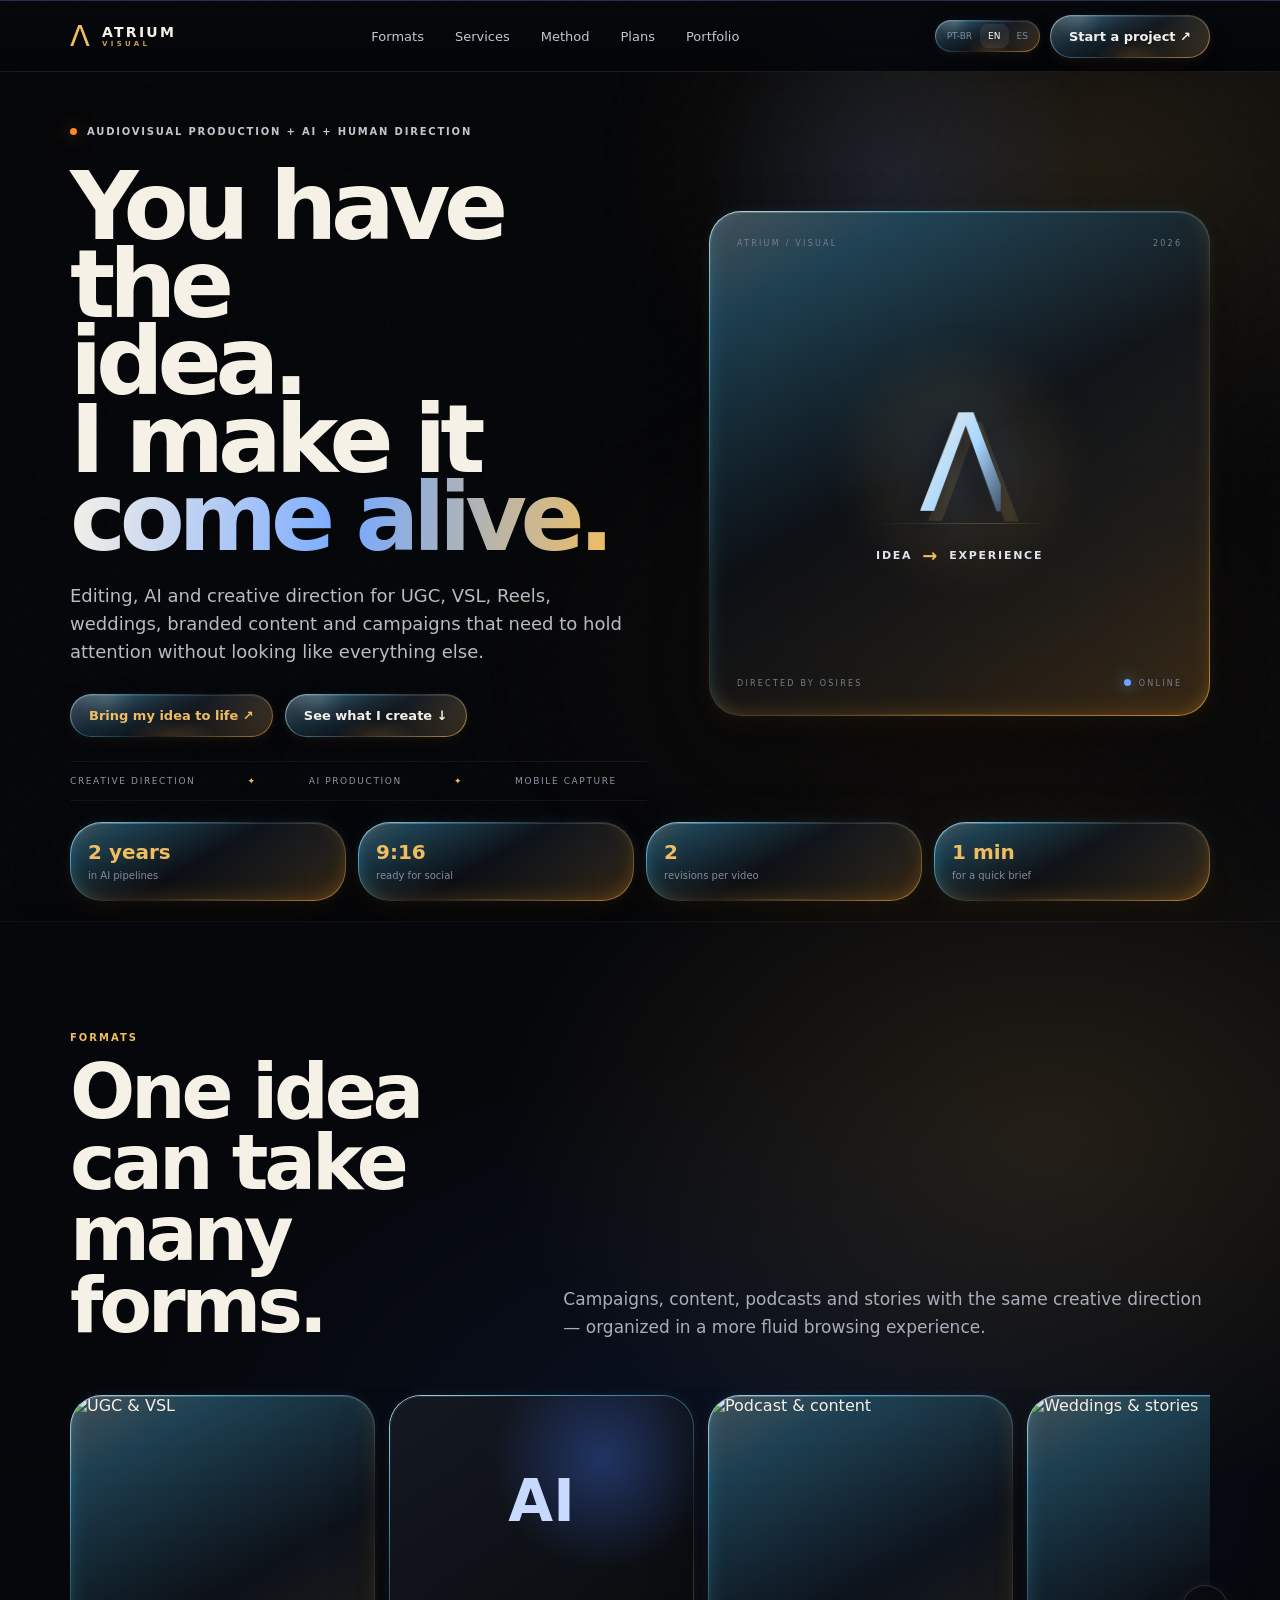
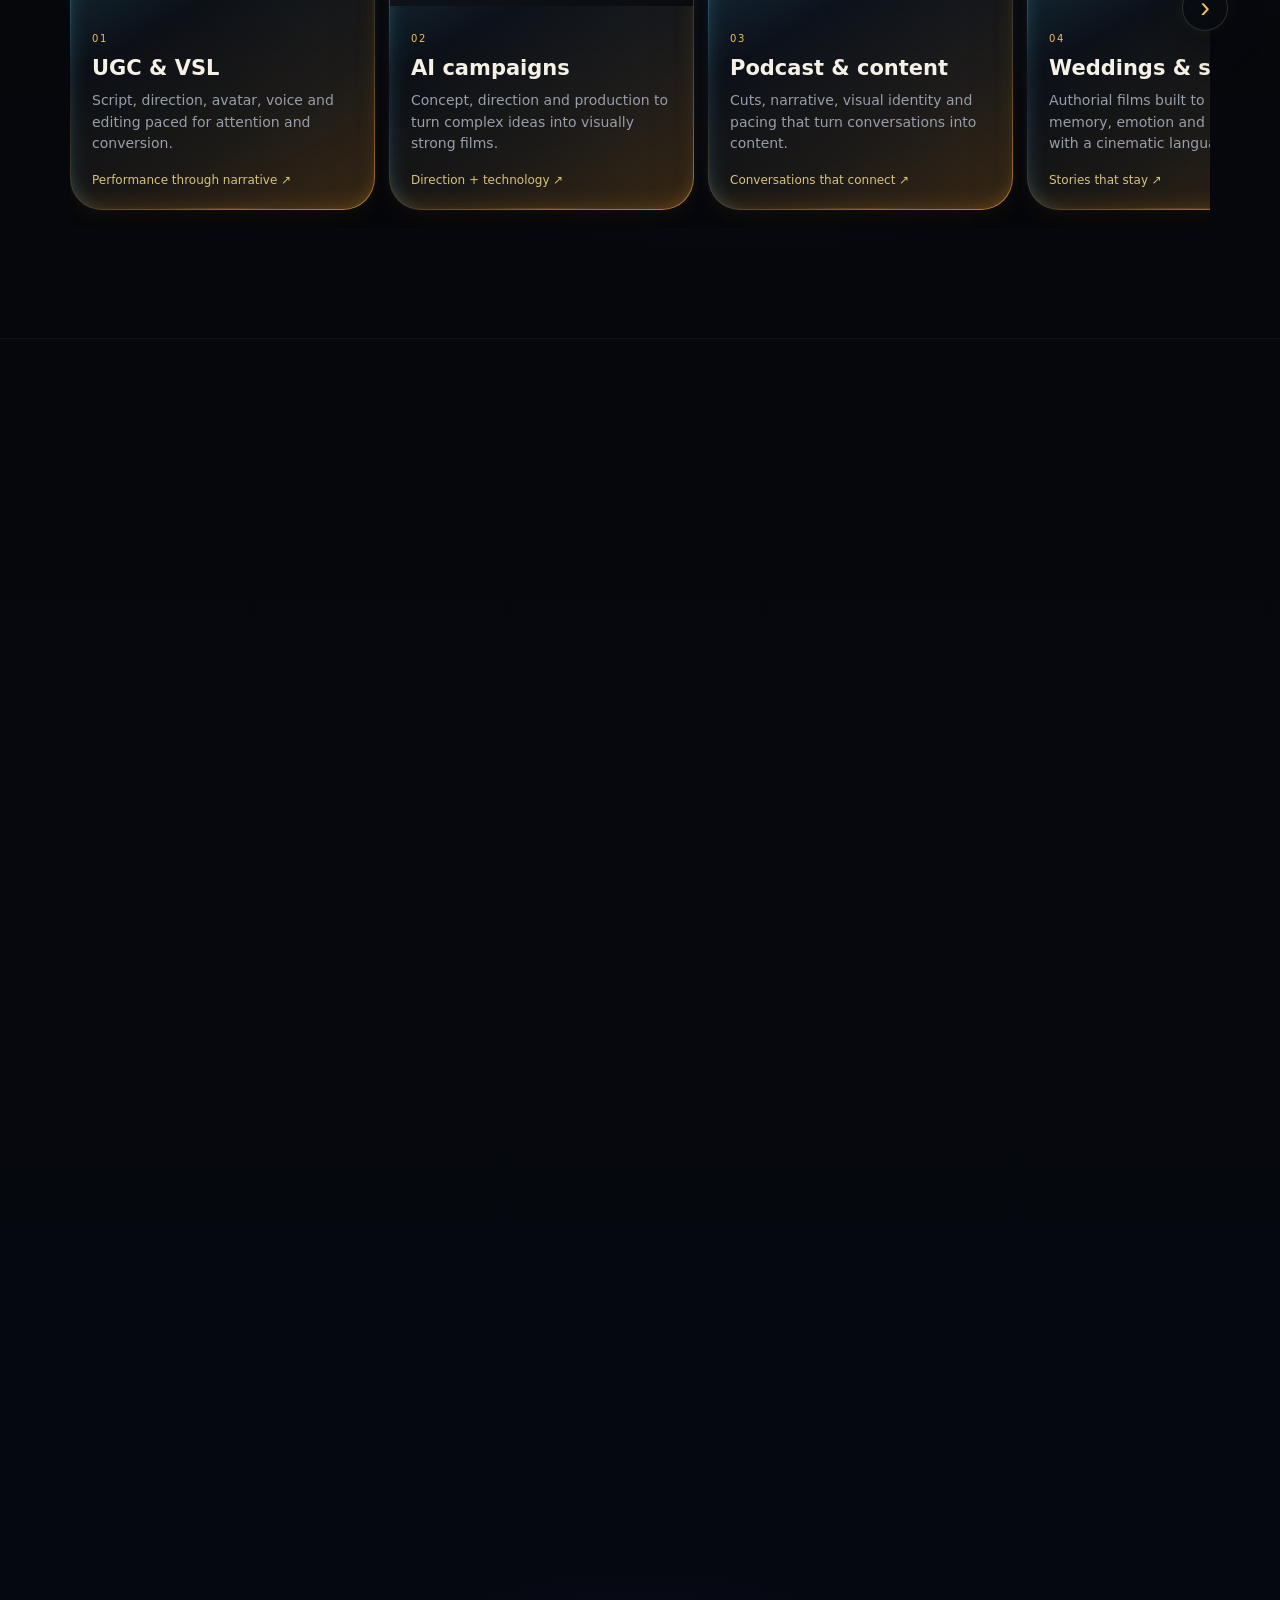
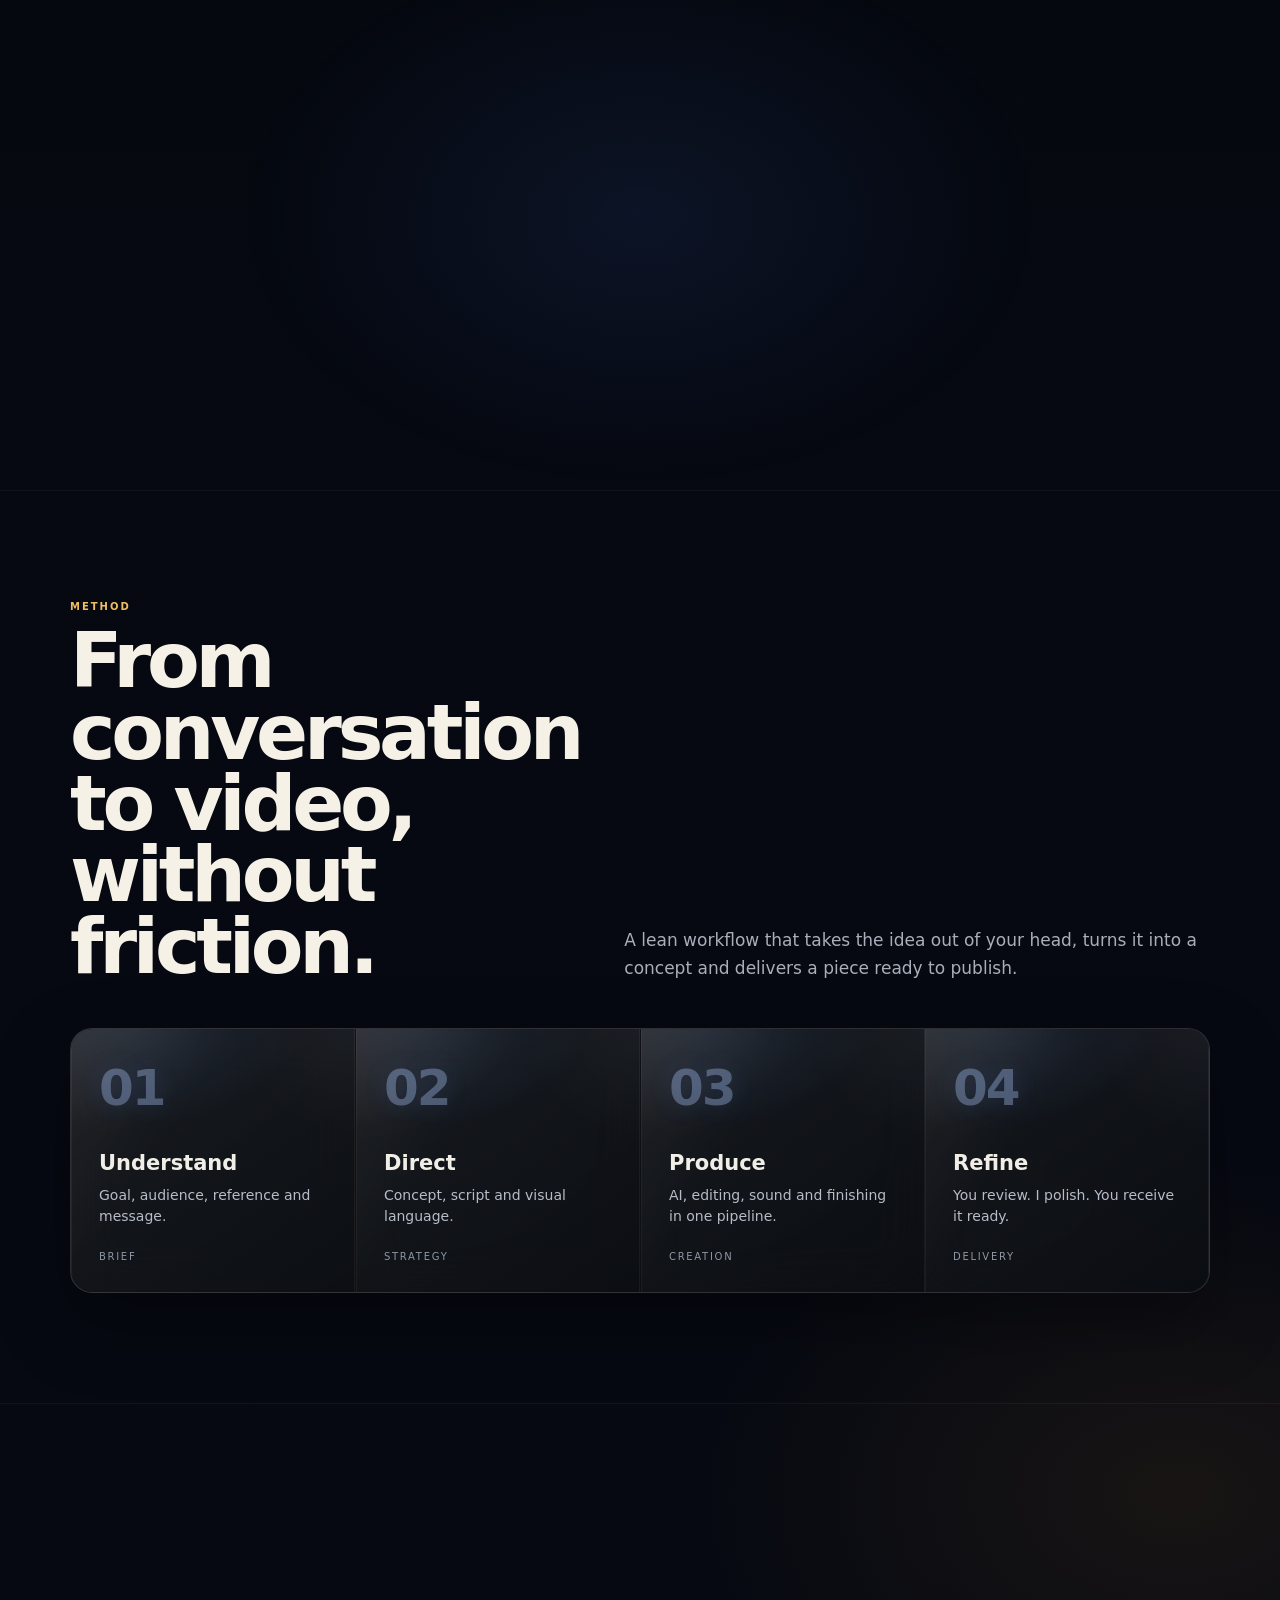
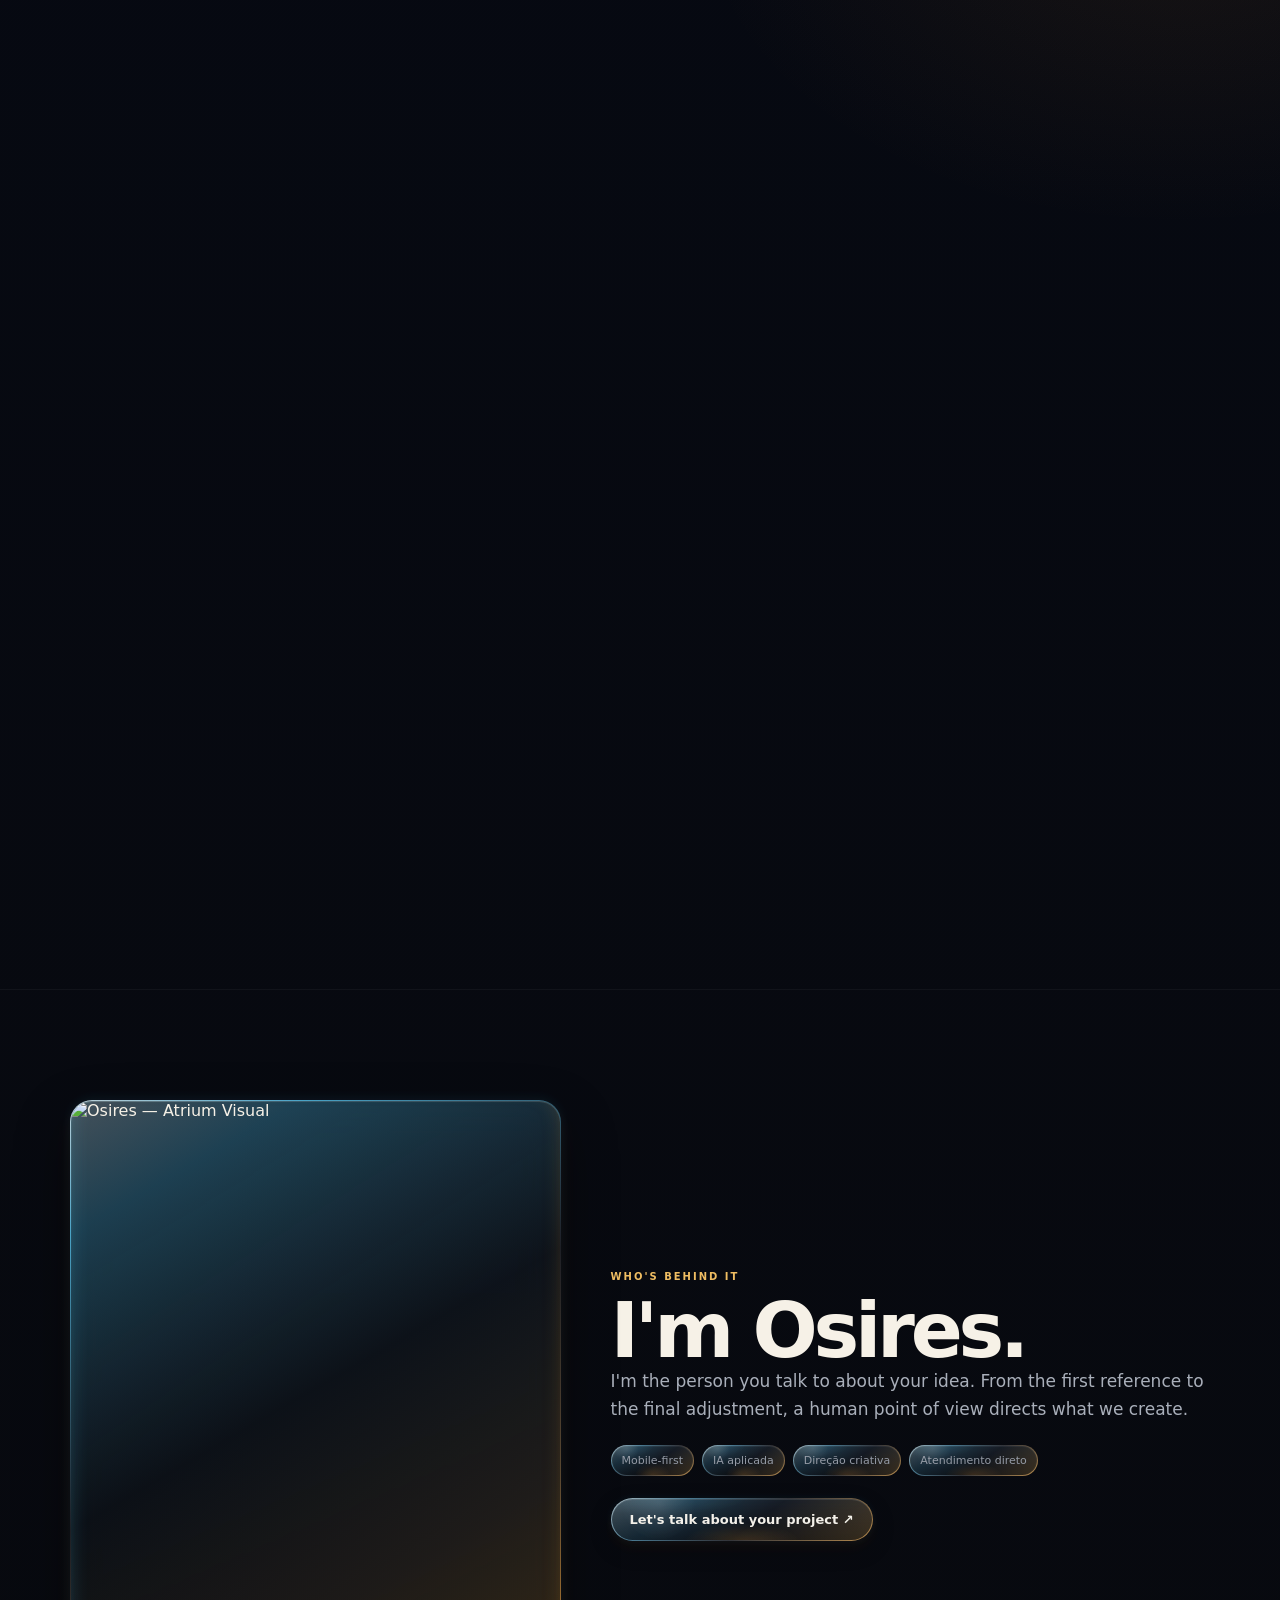
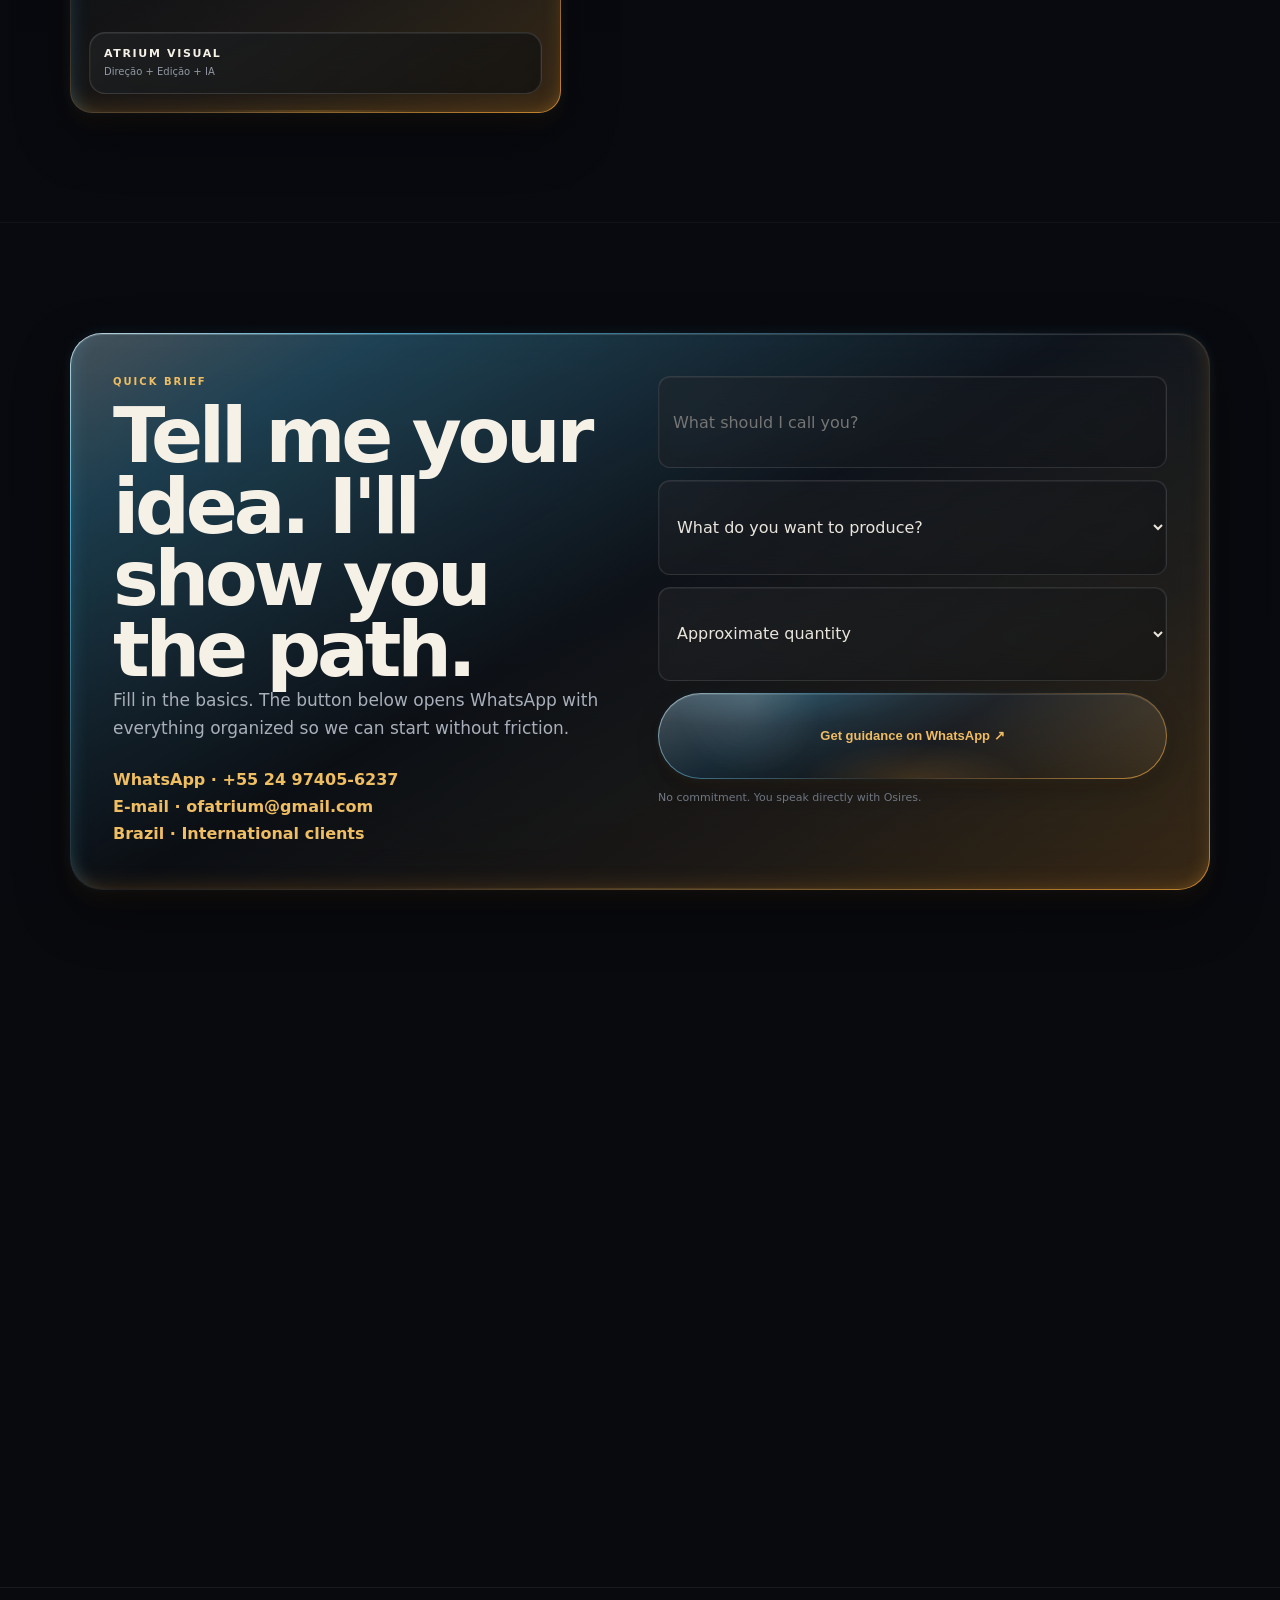
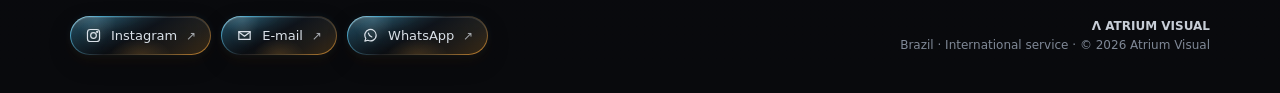
==== commit 69ae65d7: "Restore format cards as Netflix-style carousel on desktop and mobile" ====
--- a/en/index.html
+++ b/en/index.html
@@ -954,10 +954,71 @@
   .secondary-item small{font-size:7px;letter-spacing:.06em}
 }
 
+
+/* HOME FORMAT CATALOG V9 — Netflix-style browsing, Atrium visual language */
+.home-catalog-shell{position:relative}
+.home-catalog{
+  display:flex!important;
+  gap:14px!important;
+  overflow-x:auto!important;
+  overflow-y:visible!important;
+  scroll-snap-type:x mandatory;
+  scroll-behavior:smooth;
+  scrollbar-width:none;
+  -webkit-overflow-scrolling:touch;
+  padding:8px 2px 18px;
+}
+.home-catalog::-webkit-scrollbar{display:none}
+.home-catalog .format{
+  flex:0 0 clamp(255px,27vw,305px)!important;
+  width:auto!important;
+  min-width:0!important;
+  scroll-snap-align:start;
+}
+.home-catalog-arrow{
+  position:absolute;
+  top:50%;
+  transform:translateY(-50%);
+  z-index:20;
+  width:46px;height:46px;
+  border-radius:50%;
+  border:1px solid rgba(255,255,255,.14);
+  background:rgba(8,11,16,.84);
+  color:#f6f1e7;
+  display:grid;
+  place-items:center;
+  cursor:pointer;
+  font-size:29px;
+  line-height:1;
+  backdrop-filter:blur(14px);
+  -webkit-backdrop-filter:blur(14px);
+  box-shadow:0 14px 36px rgba(0,0,0,.42),0 0 18px rgba(239,188,99,.07);
+  transition:.25s ease;
+}
+.home-catalog-arrow:hover{color:var(--gold);border-color:rgba(239,188,99,.34);transform:translateY(-50%) scale(1.06)}
+.home-catalog-arrow.prev{left:-18px}
+.home-catalog-arrow.next{right:-18px}
+.home-catalog-arrow[disabled]{opacity:0;pointer-events:none}
+.home-catalog .format:hover{transform:translateY(-5px)}
+@media(max-width:760px){
+  .home-catalog{
+    gap:12px!important;
+    padding:6px 42px 16px 0!important;
+    overscroll-behavior-x:contain;
+  }
+  .home-catalog .format{flex:0 0 min(78vw,310px)!important}
+  .home-catalog-arrow{
+    width:36px;height:36px;font-size:24px;
+    opacity:.78;
+  }
+  .home-catalog-arrow.prev{left:4px}
+  .home-catalog-arrow.next{right:4px}
+}
+
 </style></head><body><div class="noise"></div><div class="cursor-light" id="cursorLight"></div>
 <header><div class="wrap nav"><a class="brand" href="#top"><span class="mark">Λ</span><span>ATRIUM<small>VISUAL</small></span></a><nav class="navlinks"><a href="#formatos">Formats</a><a href="#servicos">Services</a><a href="#metodo">Method</a><a href="#planos">Plans</a><a href="/portfolio/en/">Portfolio</a></nav><div class="header-actions"><div class="langs"><a class="" href="/">PT-BR</a><a class="active" href="/en/">EN</a><a class="" href="/es/">ES</a></div><a class="btn" href="https://wa.me/5524974056237" target="_blank" rel="noopener">Start a project ↗</a></div></div></header>
 <main id="top"><section class="hero"><div class="wrap"><div class="hero-grid"><div class="reveal in"><div class="kicker">AUDIOVISUAL PRODUCTION + AI + HUMAN DIRECTION</div><h1>You have the<br>idea.<br>I make it<br><span class="grad">come alive.</span></h1><p>Editing, AI and creative direction for UGC, VSL, Reels, weddings, branded content and campaigns that need to hold attention without looking like everything else.</p><div class="hero-actions"><a class="btn primary" href="https://wa.me/5524974056237" target="_blank">Bring my idea to life ↗</a><a class="btn" href="/portfolio/en/">See what I create ↓</a></div><div class="home-capabilities"><div class="cap-track"><span>CREATIVE DIRECTION</span><span>AI PRODUCTION</span><span>MOBILE CAPTURE</span><span>VIDEO EDITING</span><span>MOTION DESIGN</span><span>SOUND DESIGN</span><span>SOCIAL CONTENT</span><span>DIGITAL CAMPAIGNS</span><span>CREATIVE DIRECTION</span><span>AI PRODUCTION</span><span>MOBILE CAPTURE</span><span>VIDEO EDITING</span><span>MOTION DESIGN</span><span>SOUND DESIGN</span><span>SOCIAL CONTENT</span><span>DIGITAL CAMPAIGNS</span></div></div></div><div class="hero-card glass refract reveal in" data-tilt><div class="hud"><div class="hudtop"><span>ATRIUM / VISUAL</span><span>2026</span></div><div class="hudcenter brand-motion"><div class="brand-symbol"><span class="brand-line"></span></div><div class="brand-idea"><strong>IDEA<i>→</i>EXPERIENCE</strong></div></div><div class="hudbottom"><span>DIRECTED BY OSIRES</span><span class="online">ONLINE</span></div></div></div></div><div class="stats"><div class="stat glass refract reveal" data-tilt><b>2 years</b><span>in AI pipelines</span></div><div class="stat glass refract reveal" data-tilt><b>9:16</b><span>ready for social</span></div><div class="stat glass refract reveal" data-tilt><b>2</b><span>revisions per video</span></div><div class="stat glass refract reveal" data-tilt><b>1 min</b><span>for a quick brief</span></div></div></div></section>
-<section class="section" id="formatos"><div class="wrap"><div class="head reveal"><div><div class="label">Formats</div><h2>One idea. Different ways to make it stronger.</h2></div><p>Atrium focuses on films, campaigns and content driven by creative direction. Some areas work as extensions of that same visual language.</p></div><div class="formats formats-core"><article class="format glass refract reveal" data-tilt><div class="ai-box">AI</div><div class="format-copy"><span class="num">01</span><h3>AI campaigns</h3><p>Concept, direction and production to turn complex ideas into visually strong films.</p><span class="more">Direction + technology ↗</span></div></article><article class="format glass refract reveal" data-tilt><img src="https://atrium-visual.cmdiscipulos2023.chatgpt.site/ugc-scene.png" alt="UGC & VSL"><div class="format-copy"><span class="num">02</span><h3>UGC & VSL</h3><p>Script, direction, avatar, voice and editing paced for attention and conversion.</p><span class="more">Performance through narrative ↗</span></div></article><article class="format glass refract reveal" data-tilt><div class="ai-box format-edit">EDIT</div><div class="format-copy"><span class="num">03</span><h3>Content & editing</h3><p>Reels, Shorts and brand pieces with pacing, visual identity and consistent finishing.</p><span class="more">Content that stays ↗</span></div></article></div><div class="secondary-fronts reveal"><div><span class="secondary-label">Other areas</span><p>Projects we also produce with the same direction and visual care.</p></div><div class="secondary-items"><div class="secondary-item glass"><span>Podcast & content</span><small>Cuts · narrative · identity</small></div><div class="secondary-item glass"><span>Weddings & stories</span><small>Authorial films · memory · emotion</small></div></div></div></div></section>
+<section class="section" id="formatos"><div class="wrap"><div class="head reveal"><div><div class="label">Formats</div><h2>One idea can take many forms.</h2></div><p>Campaigns, content, podcasts and stories with the same creative direction — organized in a more fluid browsing experience.</p></div><div class="home-catalog-shell"><button class="home-catalog-arrow prev" type="button" aria-label="Previous">‹</button><div class="formats home-catalog"><article class="format glass refract reveal" data-tilt><img src="https://atrium-visual.cmdiscipulos2023.chatgpt.site/ugc-scene.png" alt="UGC & VSL"><div class="format-copy"><span class="num">01</span><h3>UGC & VSL</h3><p>Script, direction, avatar, voice and editing paced for attention and conversion.</p><span class="more">Performance through narrative ↗</span></div></article><article class="format glass refract reveal" data-tilt><div class="ai-box">AI</div><div class="format-copy"><span class="num">02</span><h3>AI campaigns</h3><p>Concept, direction and production to turn complex ideas into visually strong films.</p><span class="more">Direction + technology ↗</span></div></article><article class="format glass refract reveal" data-tilt><img src="https://atrium-visual.cmdiscipulos2023.chatgpt.site/podcast-scene.png" alt="Podcast & content"><div class="format-copy"><span class="num">03</span><h3>Podcast & content</h3><p>Cuts, narrative, visual identity and pacing that turn conversations into content.</p><span class="more">Conversations that connect ↗</span></div></article><article class="format glass refract reveal" data-tilt><img src="https://atrium-visual.cmdiscipulos2023.chatgpt.site/wedding-scene.png" alt="Weddings & stories"><div class="format-copy"><span class="num">04</span><h3>Weddings & stories</h3><p>Authorial films built to preserve memory, emotion and atmosphere with a cinematic language.</p><span class="more">Stories that stay ↗</span></div></article></div><button class="home-catalog-arrow next" type="button" aria-label="Next">›</button></div></div></section>
 <section class="section" id="servicos"><div class="wrap"><div class="head reveal"><div><div class="label">Services</div><h2>Strategy, creation and finishing in one workflow.</h2></div><p>Technology accelerates. Direction organizes the idea, defines the language and leads execution.</p></div><div class="services services-core"><div class="service glass refract reveal" data-tilt><b>01 ✦</b><h3>AI films & campaigns</h3><p>Audiovisual production with generative AI guided by concept and human creative direction.</p><a href="https://wa.me/5524974056237" target="_blank">Explore ↗</a></div><div class="service glass refract reveal" data-tilt><b>02 ✦</b><h3>VSL & performance</h3><p>Script, pacing, voice, avatar and editing designed to turn attention into action.</p><a href="https://wa.me/5524974056237" target="_blank">Conversion through narrative ↗</a></div><div class="service glass refract reveal" data-tilt><b>03 ✦</b><h3>Social content</h3><p>Reels, TikTok and Shorts with message clarity, retention and identity.</p><a href="https://wa.me/5524974056237" target="_blank">Social with direction ↗</a></div><div class="service glass refract reveal" data-tilt><b>04 ✦</b><h3>Editing & visual identity</h3><p>Editing, motion, color, typography and finishing that give the brand consistency.</p><a href="https://wa.me/5524974056237" target="_blank">Brand finishing ↗</a></div></div><div class="special-note reveal">We also take on authorial and special projects, including podcasts, weddings, documentaries and church media productions.</div></div></section>
 <section class="statement"><div class="wrap reveal"><div class="label">ATRIUM VISUAL</div><h2>Technology accelerates. Intention differentiates.</h2><p>An image only has value when it carries intention. AI is a tool. Strategy, sensitivity and creative decisions remain human.</p><a class="btn" href="https://wa.me/5524974056237" target="_blank">Create with purpose ↗</a></div></section>
 <section class="section" id="metodo"><div class="wrap"><div class="head reveal"><div><div class="label">Method</div><h2>From conversation to video, without friction.</h2></div><p>A lean workflow that takes the idea out of your head, turns it into a concept and delivers a piece ready to publish.</p></div><div class="method"><div class="step refract reveal" data-tilt><strong>01</strong><h3>Understand</h3><p>Goal, audience, reference and message.</p><em>Brief</em></div><div class="step refract reveal" data-tilt><strong>02</strong><h3>Direct</h3><p>Concept, script and visual language.</p><em>Strategy</em></div><div class="step refract reveal" data-tilt><strong>03</strong><h3>Produce</h3><p>AI, editing, sound and finishing in one pipeline.</p><em>Creation</em></div><div class="step refract reveal" data-tilt><strong>04</strong><h3>Refine</h3><p>You review. I polish. You receive it ready.</p><em>Delivery</em></div></div></div></section>
@@ -981,4 +1042,24 @@
 document.querySelectorAll(q).forEach(el=>{el.classList.add('atrium-glass-v2');el.addEventListener('pointermove',e=>{const r=el.getBoundingClientRect();el.style.setProperty('--gx',(((e.clientX-r.left)/r.width)*100).toFixed(1)+'%');el.style.setProperty('--gy',(((e.clientY-r.top)/r.height)*100).toFixed(1)+'%')},{passive:true});el.addEventListener('pointerleave',()=>{el.style.removeProperty('--gx');el.style.removeProperty('--gy')},{passive:true})})})();
 </script>
 
+<script>
+/* Home format catalog controls */
+document.querySelectorAll('.home-catalog-shell').forEach(shell=>{
+  const track=shell.querySelector('.home-catalog');
+  const prev=shell.querySelector('.home-catalog-arrow.prev');
+  const next=shell.querySelector('.home-catalog-arrow.next');
+  if(!track||!prev||!next)return;
+  const amount=()=>Math.max(track.clientWidth*.82,280);
+  const update=()=>{
+    const max=track.scrollWidth-track.clientWidth-2;
+    prev.disabled=track.scrollLeft<=2;
+    next.disabled=track.scrollLeft>=max;
+  };
+  prev.addEventListener('click',()=>track.scrollBy({left:-amount(),behavior:'smooth'}));
+  next.addEventListener('click',()=>track.scrollBy({left:amount(),behavior:'smooth'}));
+  track.addEventListener('scroll',update,{passive:true});
+  addEventListener('resize',update,{passive:true});
+  requestAnimationFrame(update);
+});
+</script>
 </body></html>
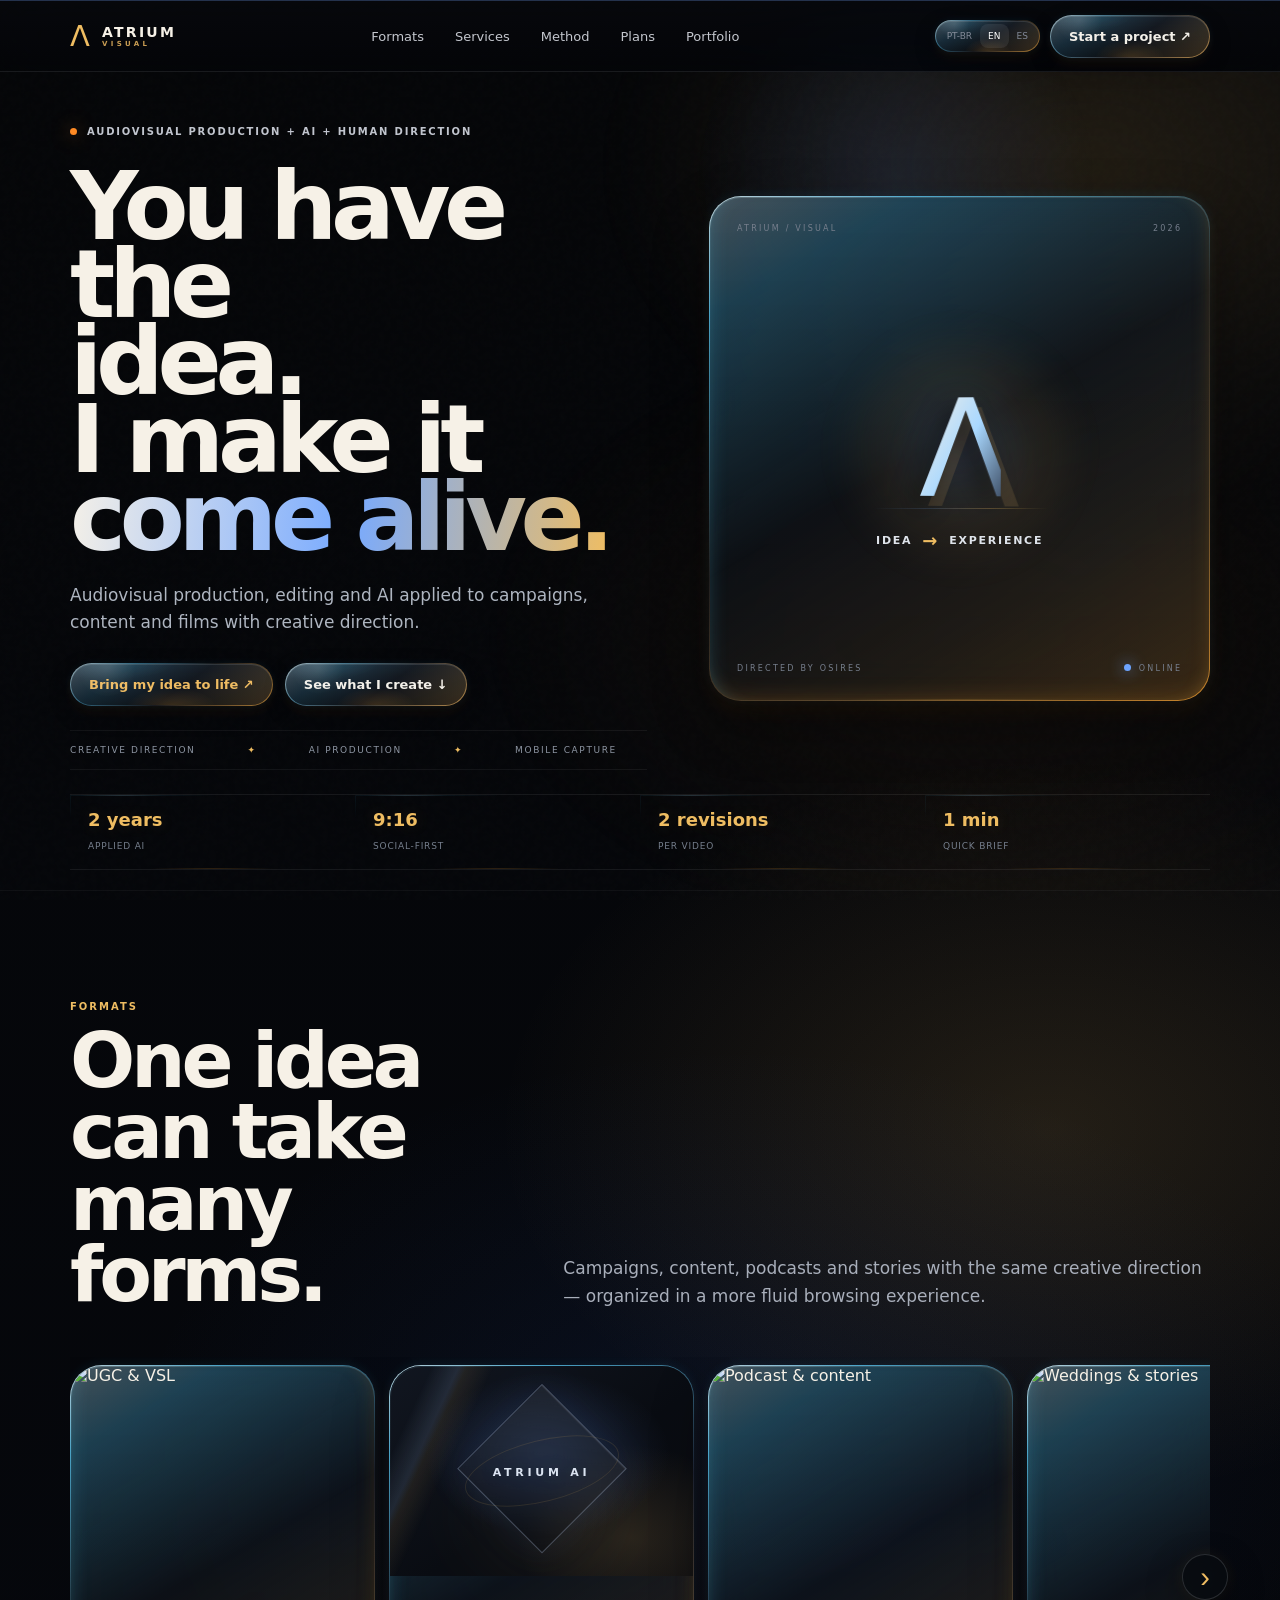
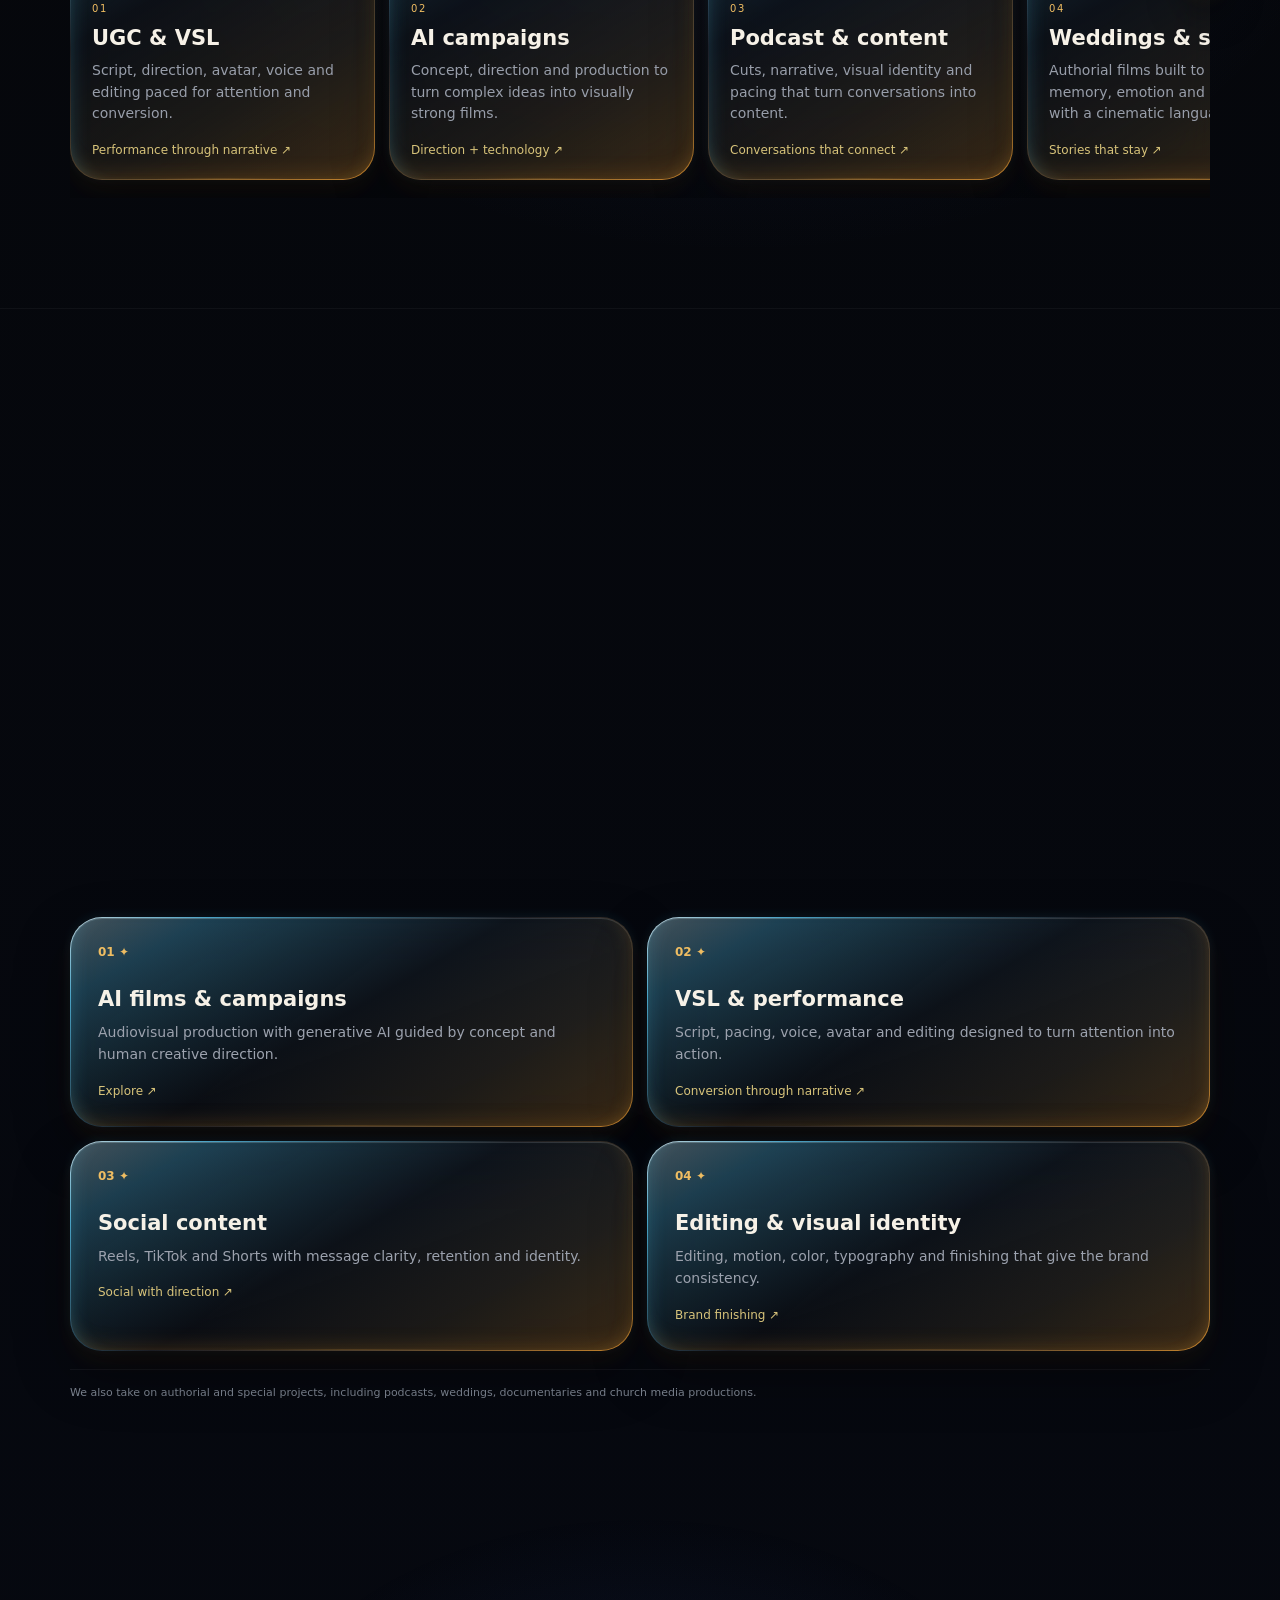
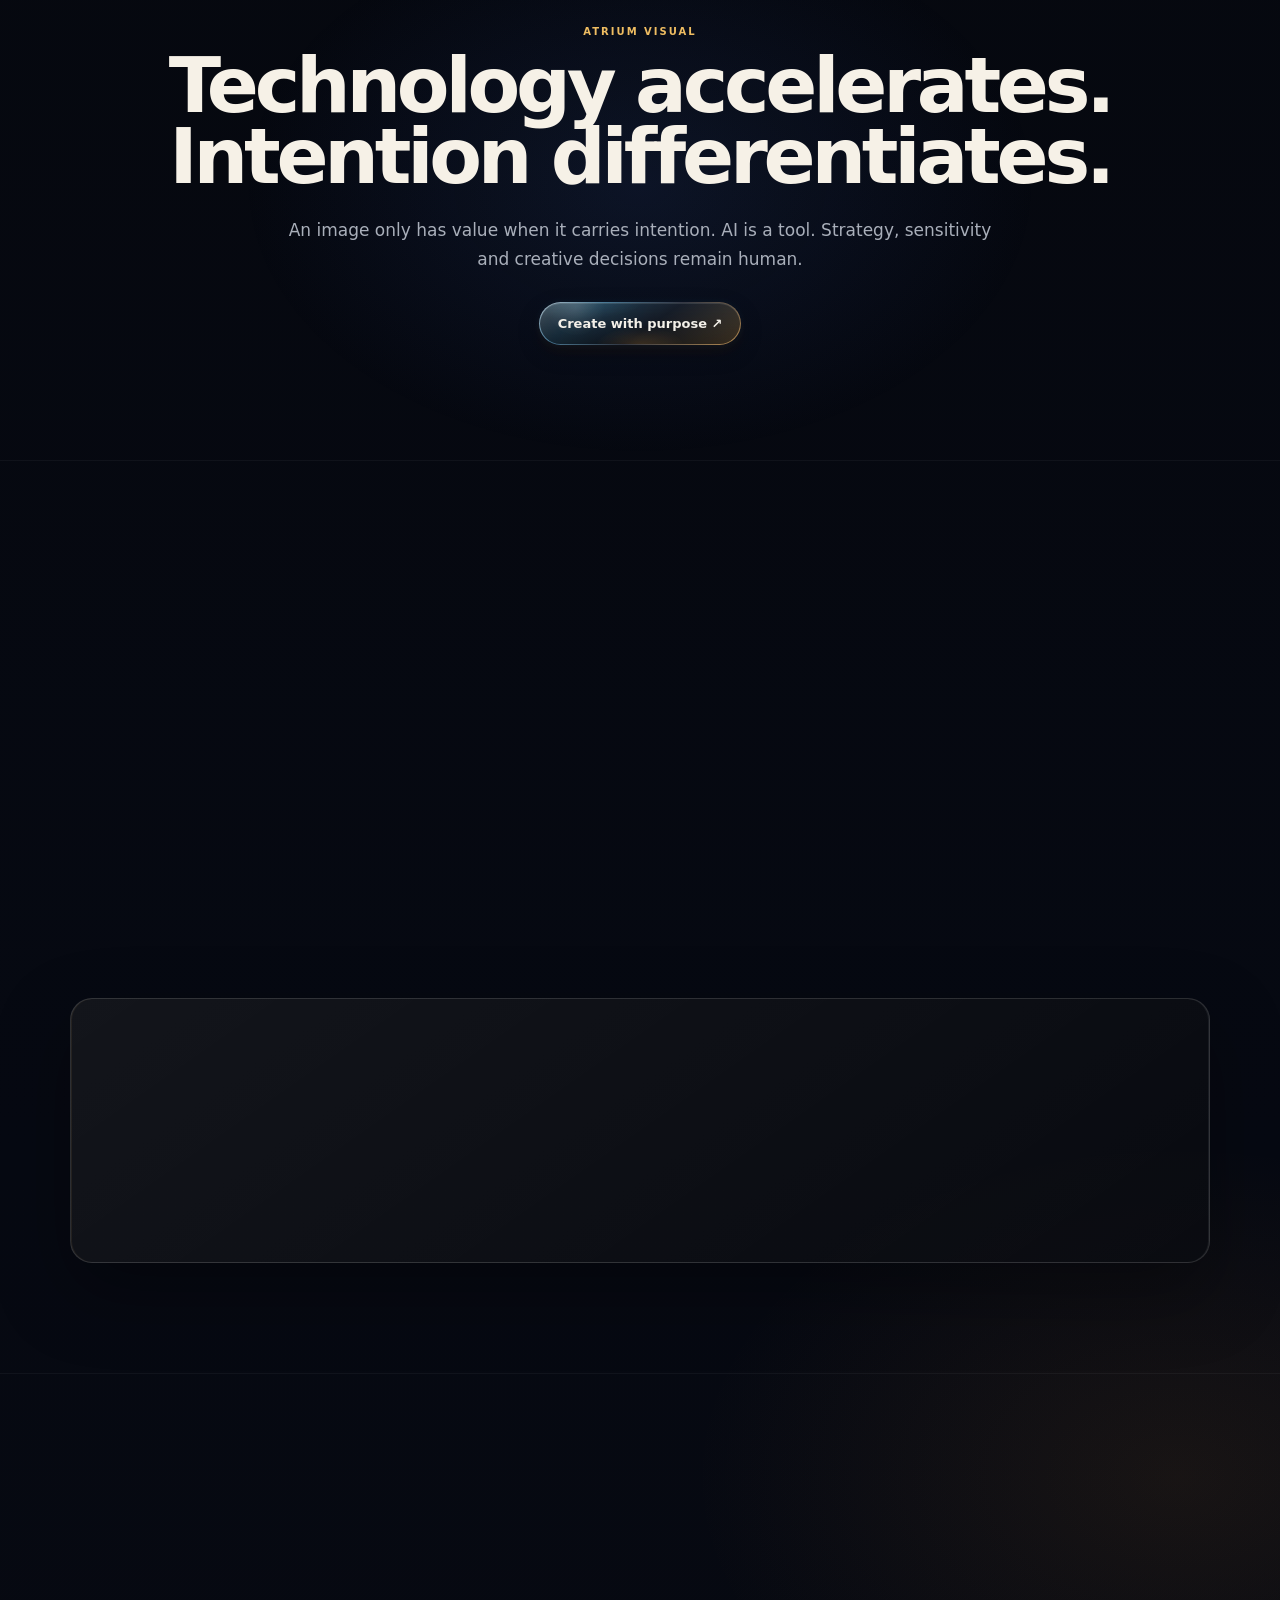
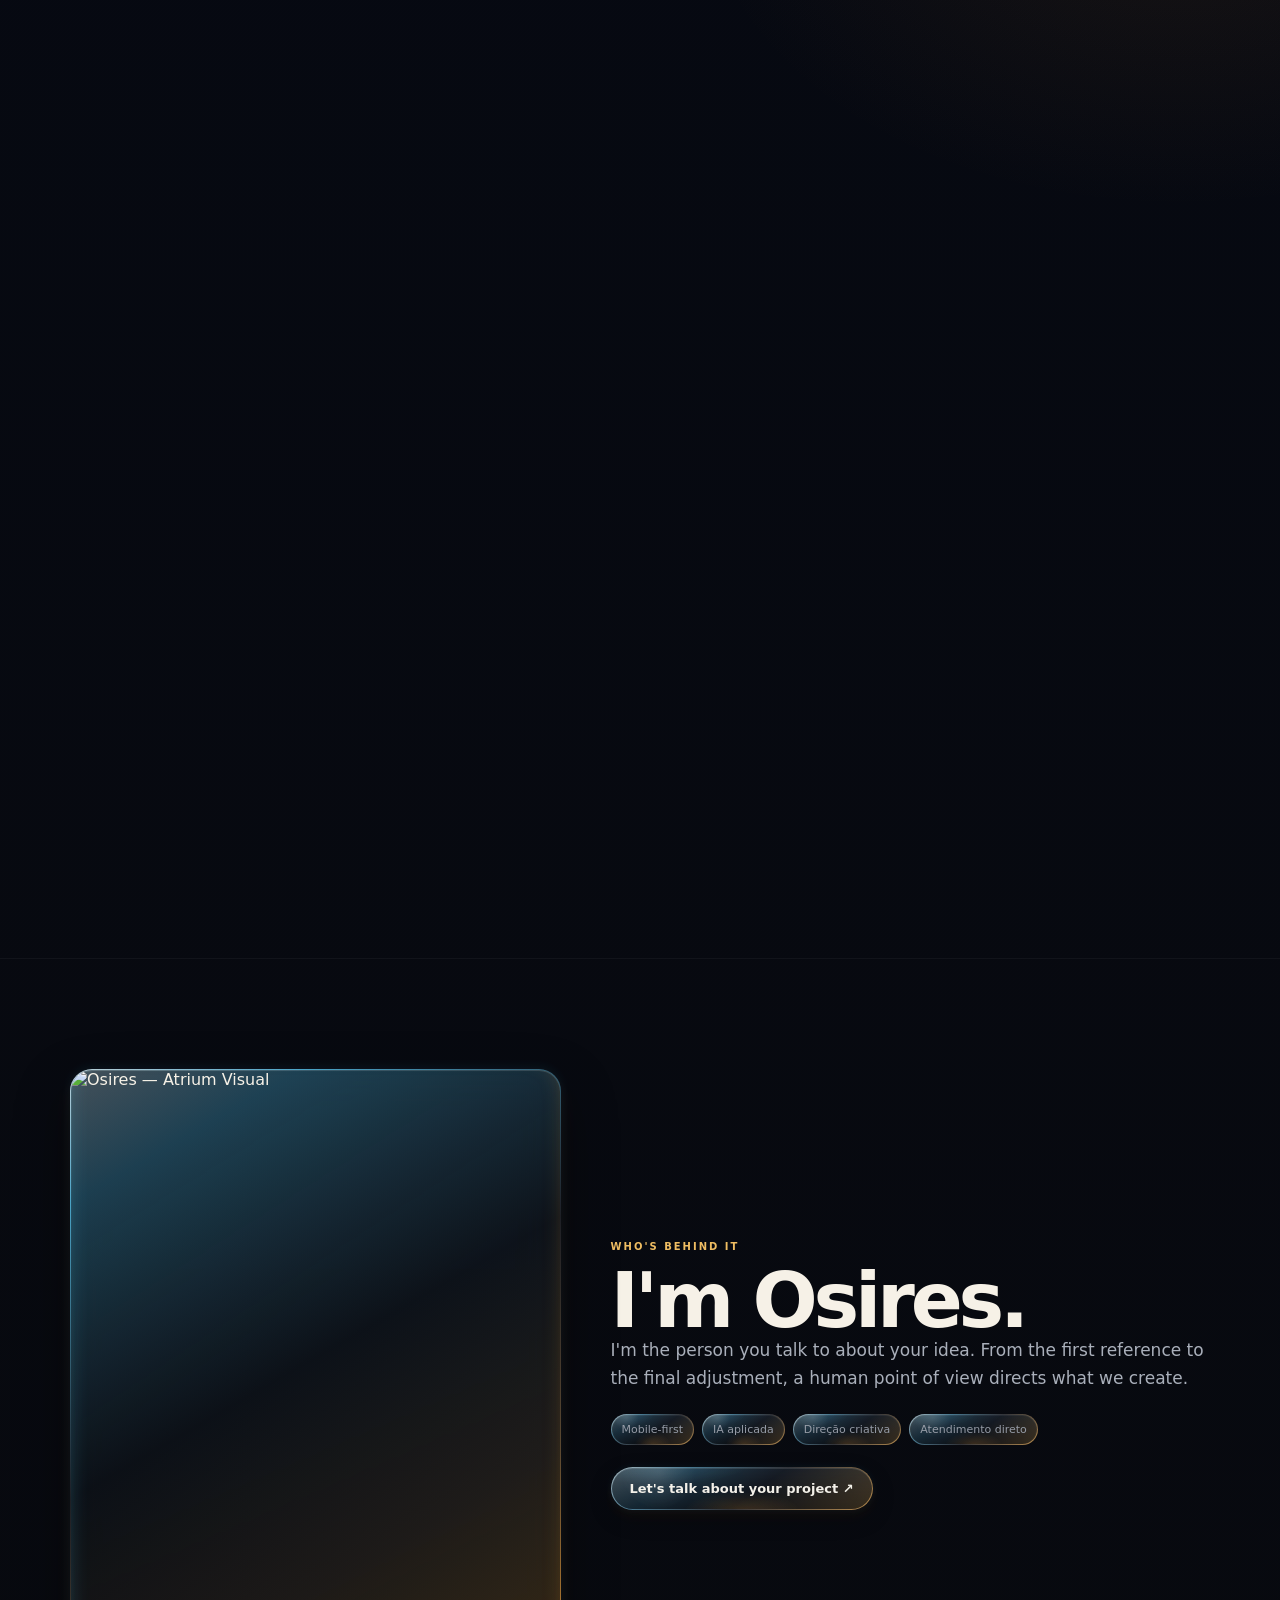
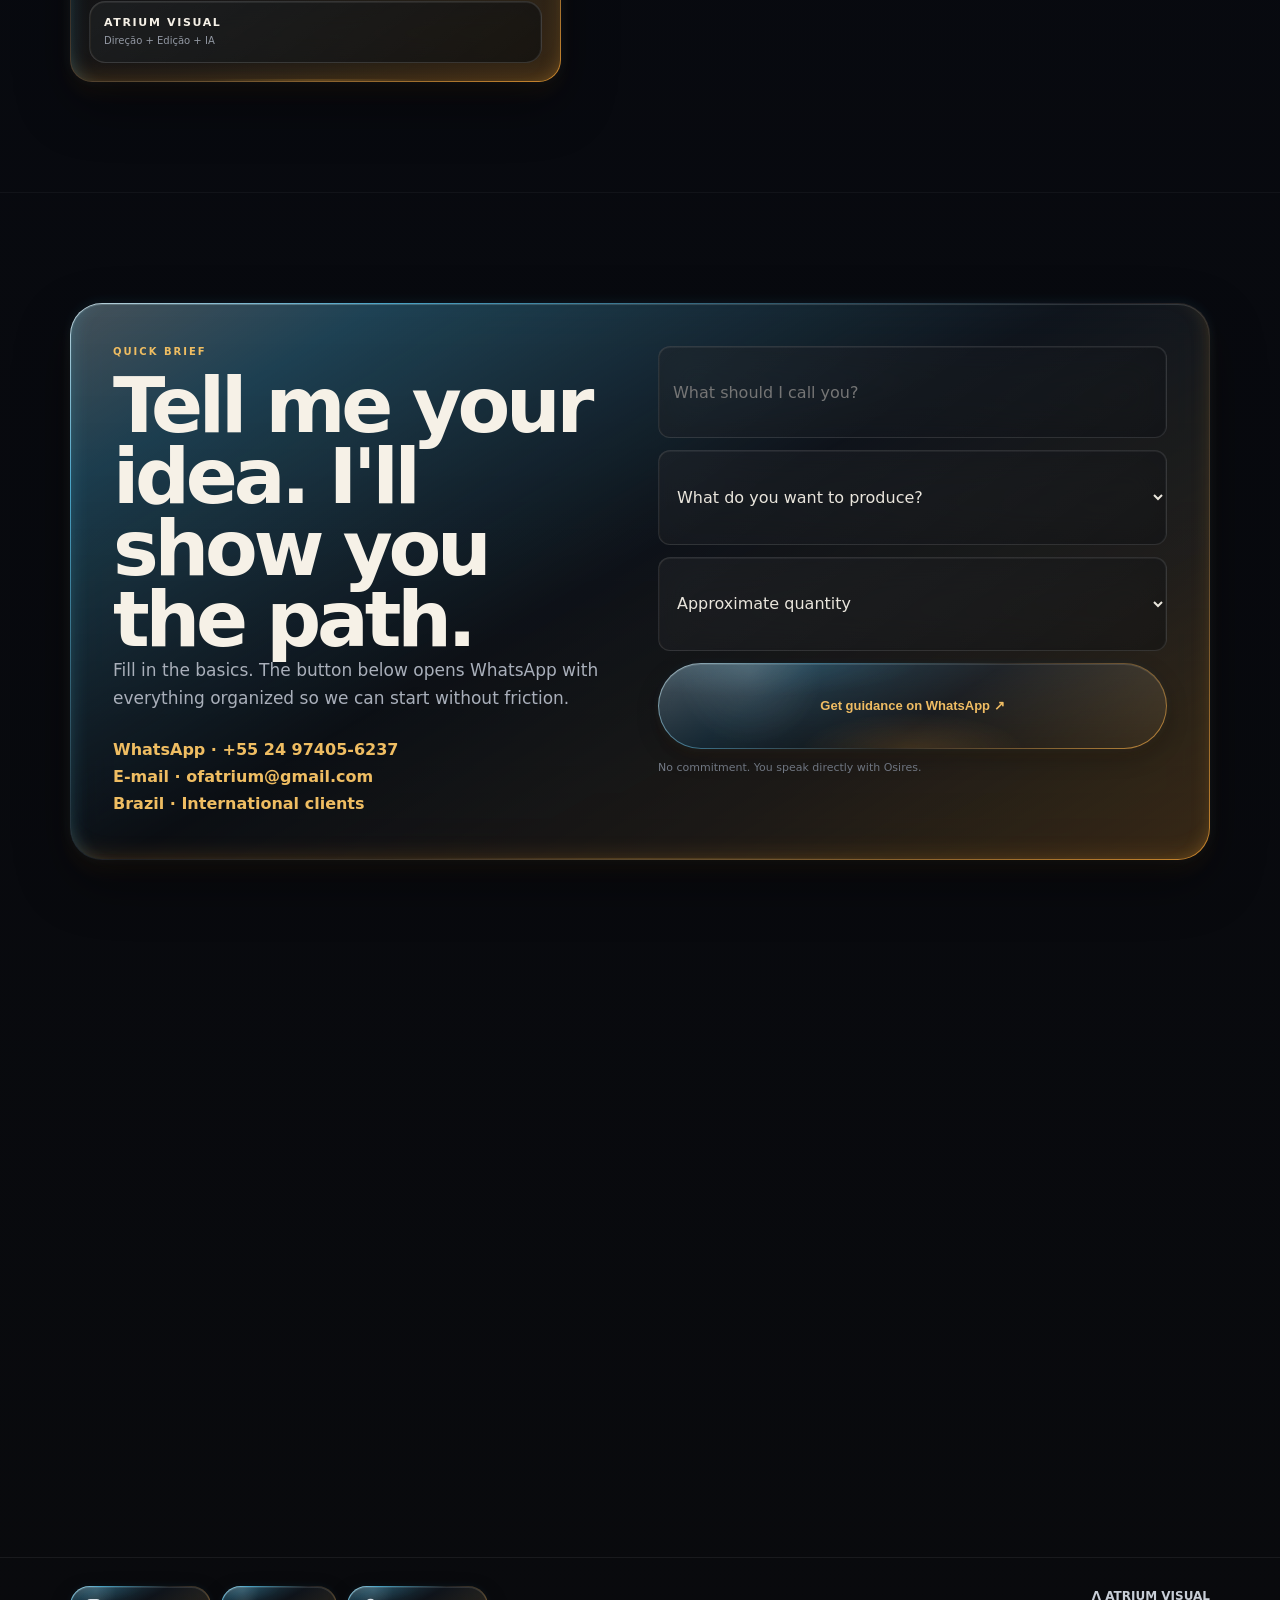
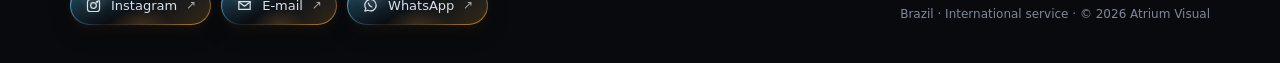
==== commit 07d9c8a1: "Refine hero composition and premium AI format card" ====
--- a/en/index.html
+++ b/en/index.html
@@ -1015,10 +1015,120 @@
   .home-catalog-arrow.next{right:4px}
 }
 
+
+/* HERO & AI CARD REFINEMENT V10 */
+.hero p{max-width:560px!important;font-size:17px!important;line-height:1.58!important;color:#aeb5c0!important}
+.stats-slim{
+  margin-top:24px!important;
+  display:grid!important;
+  grid-template-columns:repeat(4,1fr)!important;
+  gap:0!important;
+  border-top:1px solid rgba(255,255,255,.07);
+  border-bottom:1px solid rgba(255,255,255,.07);
+}
+.stats-slim .stat{
+  padding:16px 18px!important;
+  border:0!important;
+  border-radius:0!important;
+  background:transparent!important;
+  box-shadow:none!important;
+  backdrop-filter:none!important;
+  -webkit-backdrop-filter:none!important;
+  position:relative;
+}
+.stats-slim .stat+ .stat:before{
+  content:"";
+  position:absolute;
+  left:0;top:25%;bottom:25%;
+  width:1px;background:rgba(255,255,255,.07);
+}
+.stats-slim .stat b{font-size:18px!important;line-height:1.05!important;margin-bottom:4px;color:var(--gold)!important}
+.stats-slim .stat span{font-size:9px!important;letter-spacing:.09em;text-transform:uppercase;color:#767f8d!important}
+.stats-slim .stat:hover{box-shadow:none!important;background:rgba(255,255,255,.012)!important}
+
+/* Premium abstract AI visual */
+.ai-premium{
+  position:relative;
+  width:100%;
+  height:210px;
+  overflow:hidden;
+  background:
+    radial-gradient(180px 120px at 52% 42%,rgba(108,156,255,.18),transparent 68%),
+    radial-gradient(160px 130px at 80% 82%,rgba(239,188,99,.13),transparent 72%),
+    linear-gradient(145deg,#111620 0%,#090c12 56%,#0b0c10 100%);
+}
+.ai-premium:before{
+  content:"";
+  position:absolute;
+  width:118px;height:118px;
+  left:50%;top:50%;
+  transform:translate(-50%,-52%) rotate(45deg);
+  border:1px solid rgba(199,218,255,.28);
+  background:linear-gradient(145deg,rgba(255,255,255,.06),rgba(255,255,255,.008));
+  box-shadow:
+    inset 0 1px 0 rgba(255,255,255,.08),
+    0 0 42px rgba(99,150,255,.10),
+    30px 34px 70px rgba(239,188,99,.05);
+  backdrop-filter:blur(10px);
+  -webkit-backdrop-filter:blur(10px);
+}
+.ai-premium:after{
+  content:"";
+  position:absolute;
+  inset:0;
+  background:
+    linear-gradient(115deg,transparent 42%,rgba(177,210,255,.24) 49%,rgba(239,188,99,.17) 51%,transparent 58%);
+  transform:translateX(-42%);
+  animation:aiSweep 6.5s ease-in-out infinite;
+  opacity:.52;
+}
+.ai-premium .ai-mark{
+  position:absolute;
+  inset:0;
+  display:grid;
+  place-items:center;
+  z-index:2;
+}
+.ai-premium .ai-mark span{
+  display:block;
+  font-size:11px;
+  font-weight:900;
+  letter-spacing:.34em;
+  color:#dbe4f1;
+  text-transform:uppercase;
+  transform:translateY(1px);
+  text-shadow:0 0 24px rgba(120,170,255,.18);
+}
+.ai-premium .ai-orbit{
+  position:absolute;
+  left:50%;top:50%;
+  width:158px;height:62px;
+  border:1px solid rgba(239,188,99,.16);
+  border-radius:50%;
+  transform:translate(-50%,-50%) rotate(-14deg);
+  z-index:1;
+  opacity:.7;
+}
+@keyframes aiSweep{
+  0%,100%{transform:translateX(-48%);opacity:.22}
+  50%{transform:translateX(48%);opacity:.58}
+}
+@media(max-width:760px){
+  .stats-slim{
+    grid-template-columns:repeat(2,1fr)!important;
+    gap:0!important;
+  }
+  .stats-slim .stat:nth-child(3){border-top:1px solid rgba(255,255,255,.06)}
+  .stats-slim .stat:nth-child(4){border-top:1px solid rgba(255,255,255,.06)}
+  .stats-slim .stat:nth-child(3):before{display:none}
+  .stats-slim .stat{padding:14px 12px!important}
+  .hero p{font-size:15px!important;max-width:92%!important}
+}
+
 </style></head><body><div class="noise"></div><div class="cursor-light" id="cursorLight"></div>
 <header><div class="wrap nav"><a class="brand" href="#top"><span class="mark">Λ</span><span>ATRIUM<small>VISUAL</small></span></a><nav class="navlinks"><a href="#formatos">Formats</a><a href="#servicos">Services</a><a href="#metodo">Method</a><a href="#planos">Plans</a><a href="/portfolio/en/">Portfolio</a></nav><div class="header-actions"><div class="langs"><a class="" href="/">PT-BR</a><a class="active" href="/en/">EN</a><a class="" href="/es/">ES</a></div><a class="btn" href="https://wa.me/5524974056237" target="_blank" rel="noopener">Start a project ↗</a></div></div></header>
-<main id="top"><section class="hero"><div class="wrap"><div class="hero-grid"><div class="reveal in"><div class="kicker">AUDIOVISUAL PRODUCTION + AI + HUMAN DIRECTION</div><h1>You have the<br>idea.<br>I make it<br><span class="grad">come alive.</span></h1><p>Editing, AI and creative direction for UGC, VSL, Reels, weddings, branded content and campaigns that need to hold attention without looking like everything else.</p><div class="hero-actions"><a class="btn primary" href="https://wa.me/5524974056237" target="_blank">Bring my idea to life ↗</a><a class="btn" href="/portfolio/en/">See what I create ↓</a></div><div class="home-capabilities"><div class="cap-track"><span>CREATIVE DIRECTION</span><span>AI PRODUCTION</span><span>MOBILE CAPTURE</span><span>VIDEO EDITING</span><span>MOTION DESIGN</span><span>SOUND DESIGN</span><span>SOCIAL CONTENT</span><span>DIGITAL CAMPAIGNS</span><span>CREATIVE DIRECTION</span><span>AI PRODUCTION</span><span>MOBILE CAPTURE</span><span>VIDEO EDITING</span><span>MOTION DESIGN</span><span>SOUND DESIGN</span><span>SOCIAL CONTENT</span><span>DIGITAL CAMPAIGNS</span></div></div></div><div class="hero-card glass refract reveal in" data-tilt><div class="hud"><div class="hudtop"><span>ATRIUM / VISUAL</span><span>2026</span></div><div class="hudcenter brand-motion"><div class="brand-symbol"><span class="brand-line"></span></div><div class="brand-idea"><strong>IDEA<i>→</i>EXPERIENCE</strong></div></div><div class="hudbottom"><span>DIRECTED BY OSIRES</span><span class="online">ONLINE</span></div></div></div></div><div class="stats"><div class="stat glass refract reveal" data-tilt><b>2 years</b><span>in AI pipelines</span></div><div class="stat glass refract reveal" data-tilt><b>9:16</b><span>ready for social</span></div><div class="stat glass refract reveal" data-tilt><b>2</b><span>revisions per video</span></div><div class="stat glass refract reveal" data-tilt><b>1 min</b><span>for a quick brief</span></div></div></div></section>
-<section class="section" id="formatos"><div class="wrap"><div class="head reveal"><div><div class="label">Formats</div><h2>One idea can take many forms.</h2></div><p>Campaigns, content, podcasts and stories with the same creative direction — organized in a more fluid browsing experience.</p></div><div class="home-catalog-shell"><button class="home-catalog-arrow prev" type="button" aria-label="Previous">‹</button><div class="formats home-catalog"><article class="format glass refract reveal" data-tilt><img src="https://atrium-visual.cmdiscipulos2023.chatgpt.site/ugc-scene.png" alt="UGC & VSL"><div class="format-copy"><span class="num">01</span><h3>UGC & VSL</h3><p>Script, direction, avatar, voice and editing paced for attention and conversion.</p><span class="more">Performance through narrative ↗</span></div></article><article class="format glass refract reveal" data-tilt><div class="ai-box">AI</div><div class="format-copy"><span class="num">02</span><h3>AI campaigns</h3><p>Concept, direction and production to turn complex ideas into visually strong films.</p><span class="more">Direction + technology ↗</span></div></article><article class="format glass refract reveal" data-tilt><img src="https://atrium-visual.cmdiscipulos2023.chatgpt.site/podcast-scene.png" alt="Podcast & content"><div class="format-copy"><span class="num">03</span><h3>Podcast & content</h3><p>Cuts, narrative, visual identity and pacing that turn conversations into content.</p><span class="more">Conversations that connect ↗</span></div></article><article class="format glass refract reveal" data-tilt><img src="https://atrium-visual.cmdiscipulos2023.chatgpt.site/wedding-scene.png" alt="Weddings & stories"><div class="format-copy"><span class="num">04</span><h3>Weddings & stories</h3><p>Authorial films built to preserve memory, emotion and atmosphere with a cinematic language.</p><span class="more">Stories that stay ↗</span></div></article></div><button class="home-catalog-arrow next" type="button" aria-label="Next">›</button></div></div></section>
+<main id="top"><section class="hero"><div class="wrap"><div class="hero-grid"><div class="reveal in"><div class="kicker">AUDIOVISUAL PRODUCTION + AI + HUMAN DIRECTION</div><h1>You have the<br>idea.<br>I make it<br><span class="grad">come alive.</span></h1><p>Audiovisual production, editing and AI applied to campaigns, content and films with creative direction.</p><div class="hero-actions"><a class="btn primary" href="https://wa.me/5524974056237" target="_blank">Bring my idea to life ↗</a><a class="btn" href="/portfolio/en/">See what I create ↓</a></div><div class="home-capabilities"><div class="cap-track"><span>CREATIVE DIRECTION</span><span>AI PRODUCTION</span><span>MOBILE CAPTURE</span><span>VIDEO EDITING</span><span>MOTION DESIGN</span><span>SOUND DESIGN</span><span>SOCIAL CONTENT</span><span>DIGITAL CAMPAIGNS</span><span>CREATIVE DIRECTION</span><span>AI PRODUCTION</span><span>MOBILE CAPTURE</span><span>VIDEO EDITING</span><span>MOTION DESIGN</span><span>SOUND DESIGN</span><span>SOCIAL CONTENT</span><span>DIGITAL CAMPAIGNS</span></div></div></div><div class="hero-card glass refract reveal in" data-tilt><div class="hud"><div class="hudtop"><span>ATRIUM / VISUAL</span><span>2026</span></div><div class="hudcenter brand-motion"><div class="brand-symbol"><span class="brand-line"></span></div><div class="brand-idea"><strong>IDEA<i>→</i>EXPERIENCE</strong></div></div><div class="hudbottom"><span>DIRECTED BY OSIRES</span><span class="online">ONLINE</span></div></div></div></div><div class="stats stats-slim"><div class="stat reveal"><b>2 years</b><span>applied AI</span></div><div class="stat reveal"><b>9:16</b><span>social-first</span></div><div class="stat reveal"><b>2 revisions</b><span>per video</span></div><div class="stat reveal"><b>1 min</b><span>quick brief</span></div></div></div></section>
+<section class="section" id="formatos"><div class="wrap"><div class="head reveal"><div><div class="label">Formats</div><h2>One idea can take many forms.</h2></div><p>Campaigns, content, podcasts and stories with the same creative direction — organized in a more fluid browsing experience.</p></div><div class="home-catalog-shell"><button class="home-catalog-arrow prev" type="button" aria-label="Previous">‹</button><div class="formats home-catalog"><article class="format glass refract reveal" data-tilt><img src="https://atrium-visual.cmdiscipulos2023.chatgpt.site/ugc-scene.png" alt="UGC & VSL"><div class="format-copy"><span class="num">01</span><h3>UGC & VSL</h3><p>Script, direction, avatar, voice and editing paced for attention and conversion.</p><span class="more">Performance through narrative ↗</span></div></article><article class="format glass refract reveal" data-tilt><div class="ai-premium"><div class="ai-orbit"></div><div class="ai-mark"><span>ATRIUM AI</span></div></div><div class="format-copy"><span class="num">02</span><h3>AI campaigns</h3><p>Concept, direction and production to turn complex ideas into visually strong films.</p><span class="more">Direction + technology ↗</span></div></article><article class="format glass refract reveal" data-tilt><img src="https://atrium-visual.cmdiscipulos2023.chatgpt.site/podcast-scene.png" alt="Podcast & content"><div class="format-copy"><span class="num">03</span><h3>Podcast & content</h3><p>Cuts, narrative, visual identity and pacing that turn conversations into content.</p><span class="more">Conversations that connect ↗</span></div></article><article class="format glass refract reveal" data-tilt><img src="https://atrium-visual.cmdiscipulos2023.chatgpt.site/wedding-scene.png" alt="Weddings & stories"><div class="format-copy"><span class="num">04</span><h3>Weddings & stories</h3><p>Authorial films built to preserve memory, emotion and atmosphere with a cinematic language.</p><span class="more">Stories that stay ↗</span></div></article></div><button class="home-catalog-arrow next" type="button" aria-label="Next">›</button></div></div></section>
 <section class="section" id="servicos"><div class="wrap"><div class="head reveal"><div><div class="label">Services</div><h2>Strategy, creation and finishing in one workflow.</h2></div><p>Technology accelerates. Direction organizes the idea, defines the language and leads execution.</p></div><div class="services services-core"><div class="service glass refract reveal" data-tilt><b>01 ✦</b><h3>AI films & campaigns</h3><p>Audiovisual production with generative AI guided by concept and human creative direction.</p><a href="https://wa.me/5524974056237" target="_blank">Explore ↗</a></div><div class="service glass refract reveal" data-tilt><b>02 ✦</b><h3>VSL & performance</h3><p>Script, pacing, voice, avatar and editing designed to turn attention into action.</p><a href="https://wa.me/5524974056237" target="_blank">Conversion through narrative ↗</a></div><div class="service glass refract reveal" data-tilt><b>03 ✦</b><h3>Social content</h3><p>Reels, TikTok and Shorts with message clarity, retention and identity.</p><a href="https://wa.me/5524974056237" target="_blank">Social with direction ↗</a></div><div class="service glass refract reveal" data-tilt><b>04 ✦</b><h3>Editing & visual identity</h3><p>Editing, motion, color, typography and finishing that give the brand consistency.</p><a href="https://wa.me/5524974056237" target="_blank">Brand finishing ↗</a></div></div><div class="special-note reveal">We also take on authorial and special projects, including podcasts, weddings, documentaries and church media productions.</div></div></section>
 <section class="statement"><div class="wrap reveal"><div class="label">ATRIUM VISUAL</div><h2>Technology accelerates. Intention differentiates.</h2><p>An image only has value when it carries intention. AI is a tool. Strategy, sensitivity and creative decisions remain human.</p><a class="btn" href="https://wa.me/5524974056237" target="_blank">Create with purpose ↗</a></div></section>
 <section class="section" id="metodo"><div class="wrap"><div class="head reveal"><div><div class="label">Method</div><h2>From conversation to video, without friction.</h2></div><p>A lean workflow that takes the idea out of your head, turns it into a concept and delivers a piece ready to publish.</p></div><div class="method"><div class="step refract reveal" data-tilt><strong>01</strong><h3>Understand</h3><p>Goal, audience, reference and message.</p><em>Brief</em></div><div class="step refract reveal" data-tilt><strong>02</strong><h3>Direct</h3><p>Concept, script and visual language.</p><em>Strategy</em></div><div class="step refract reveal" data-tilt><strong>03</strong><h3>Produce</h3><p>AI, editing, sound and finishing in one pipeline.</p><em>Creation</em></div><div class="step refract reveal" data-tilt><strong>04</strong><h3>Refine</h3><p>You review. I polish. You receive it ready.</p><em>Delivery</em></div></div></div></section>
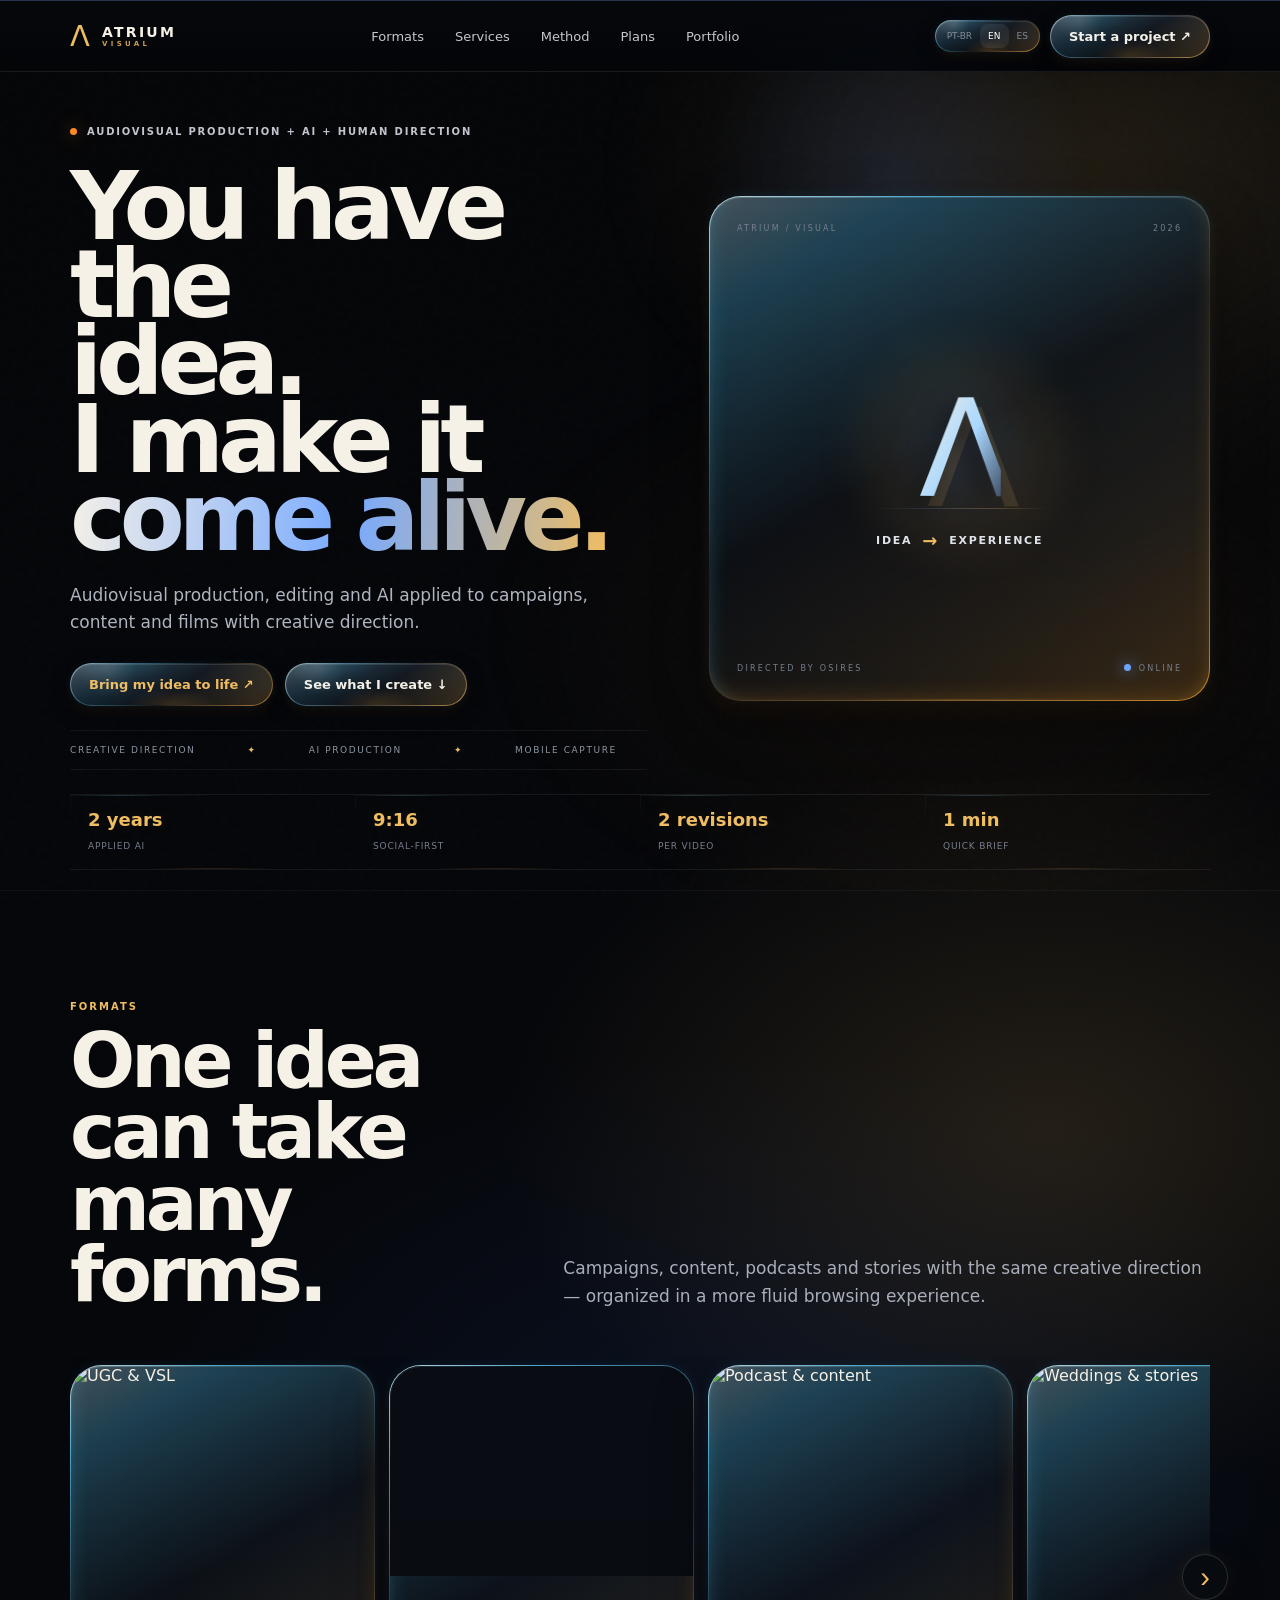
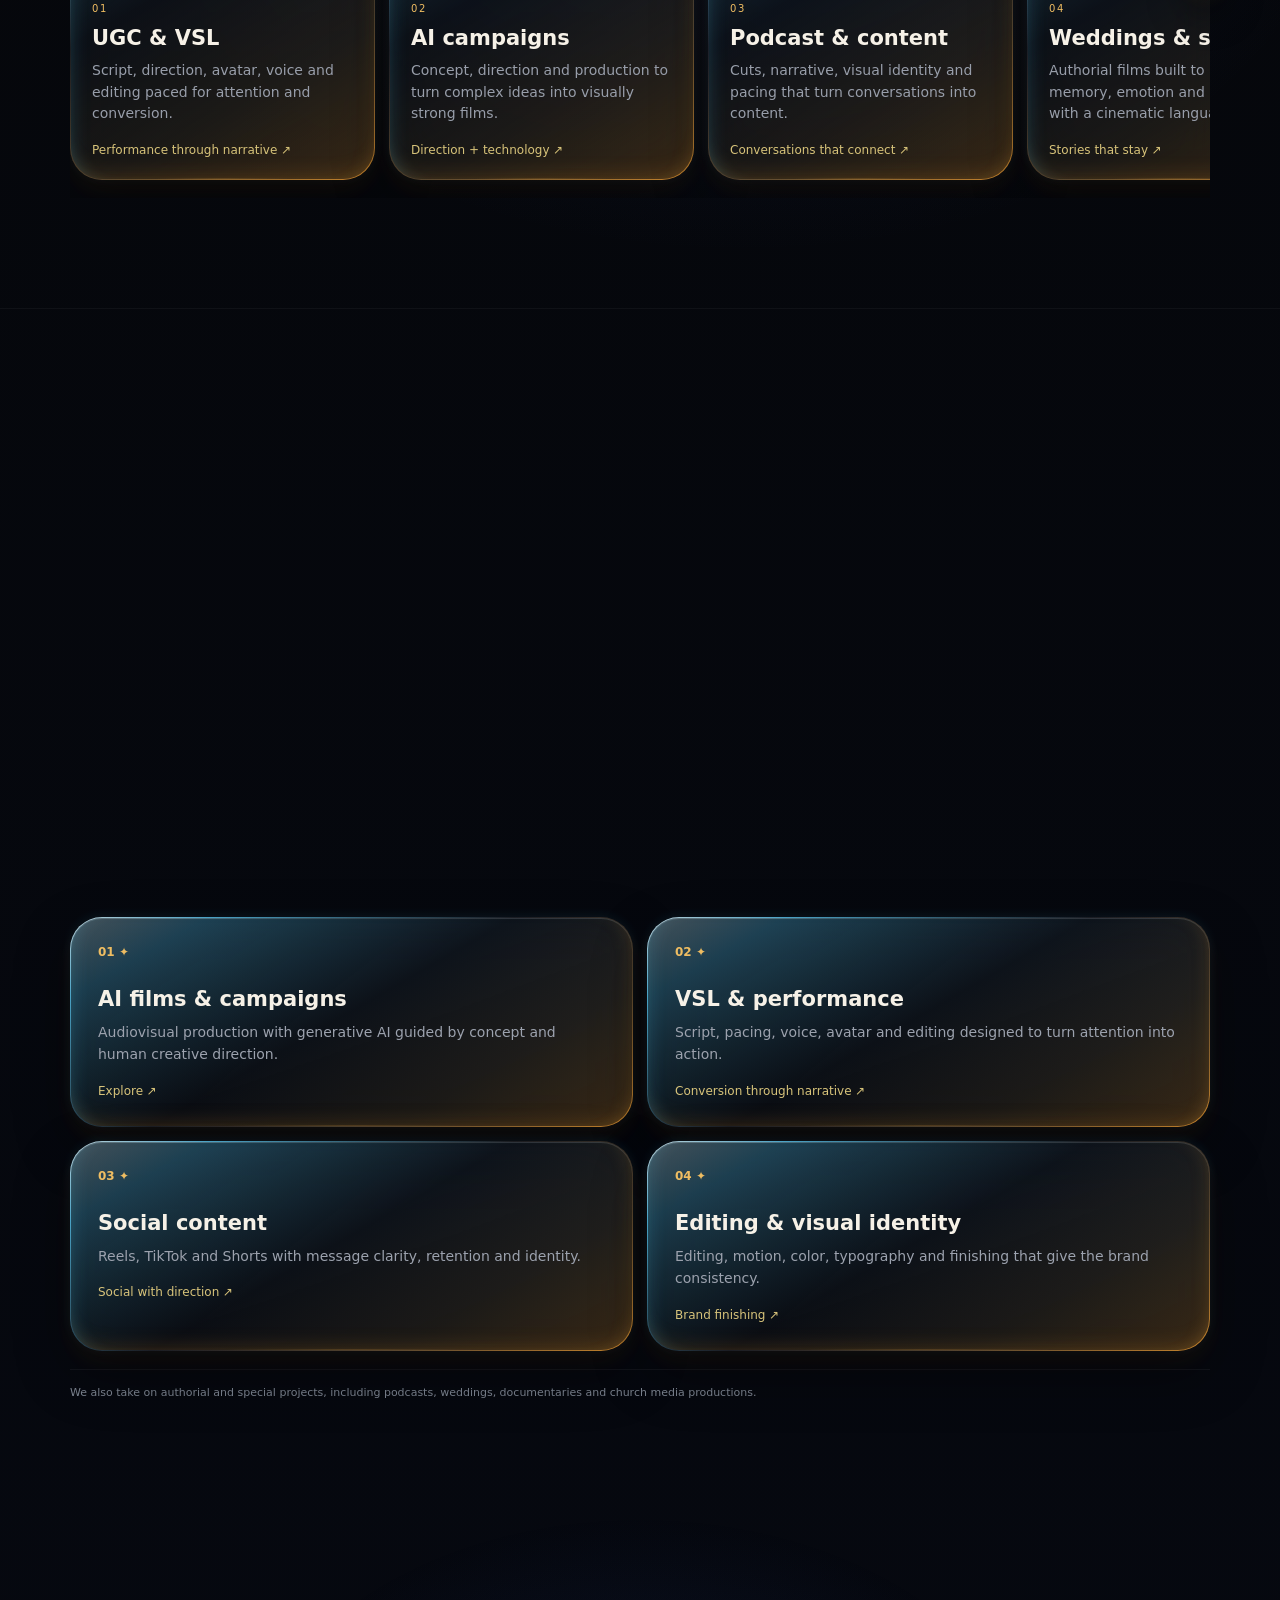
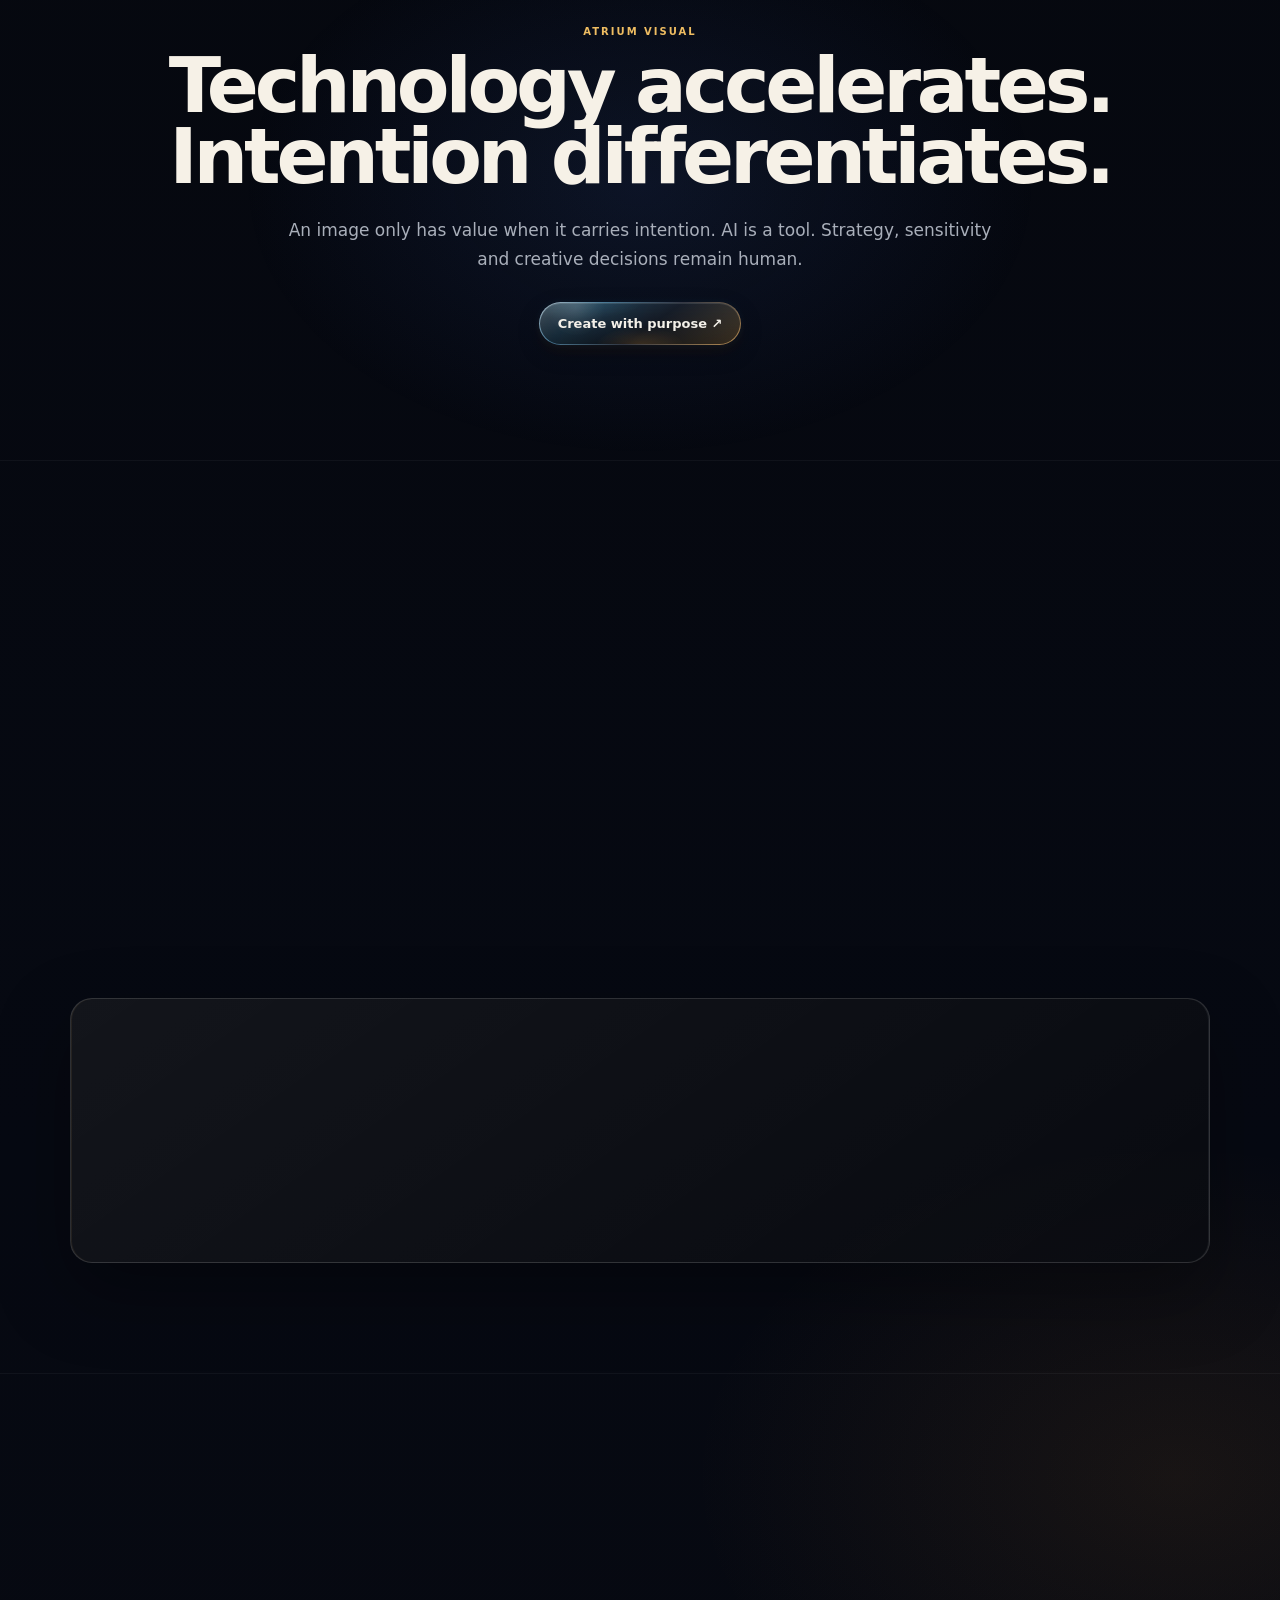
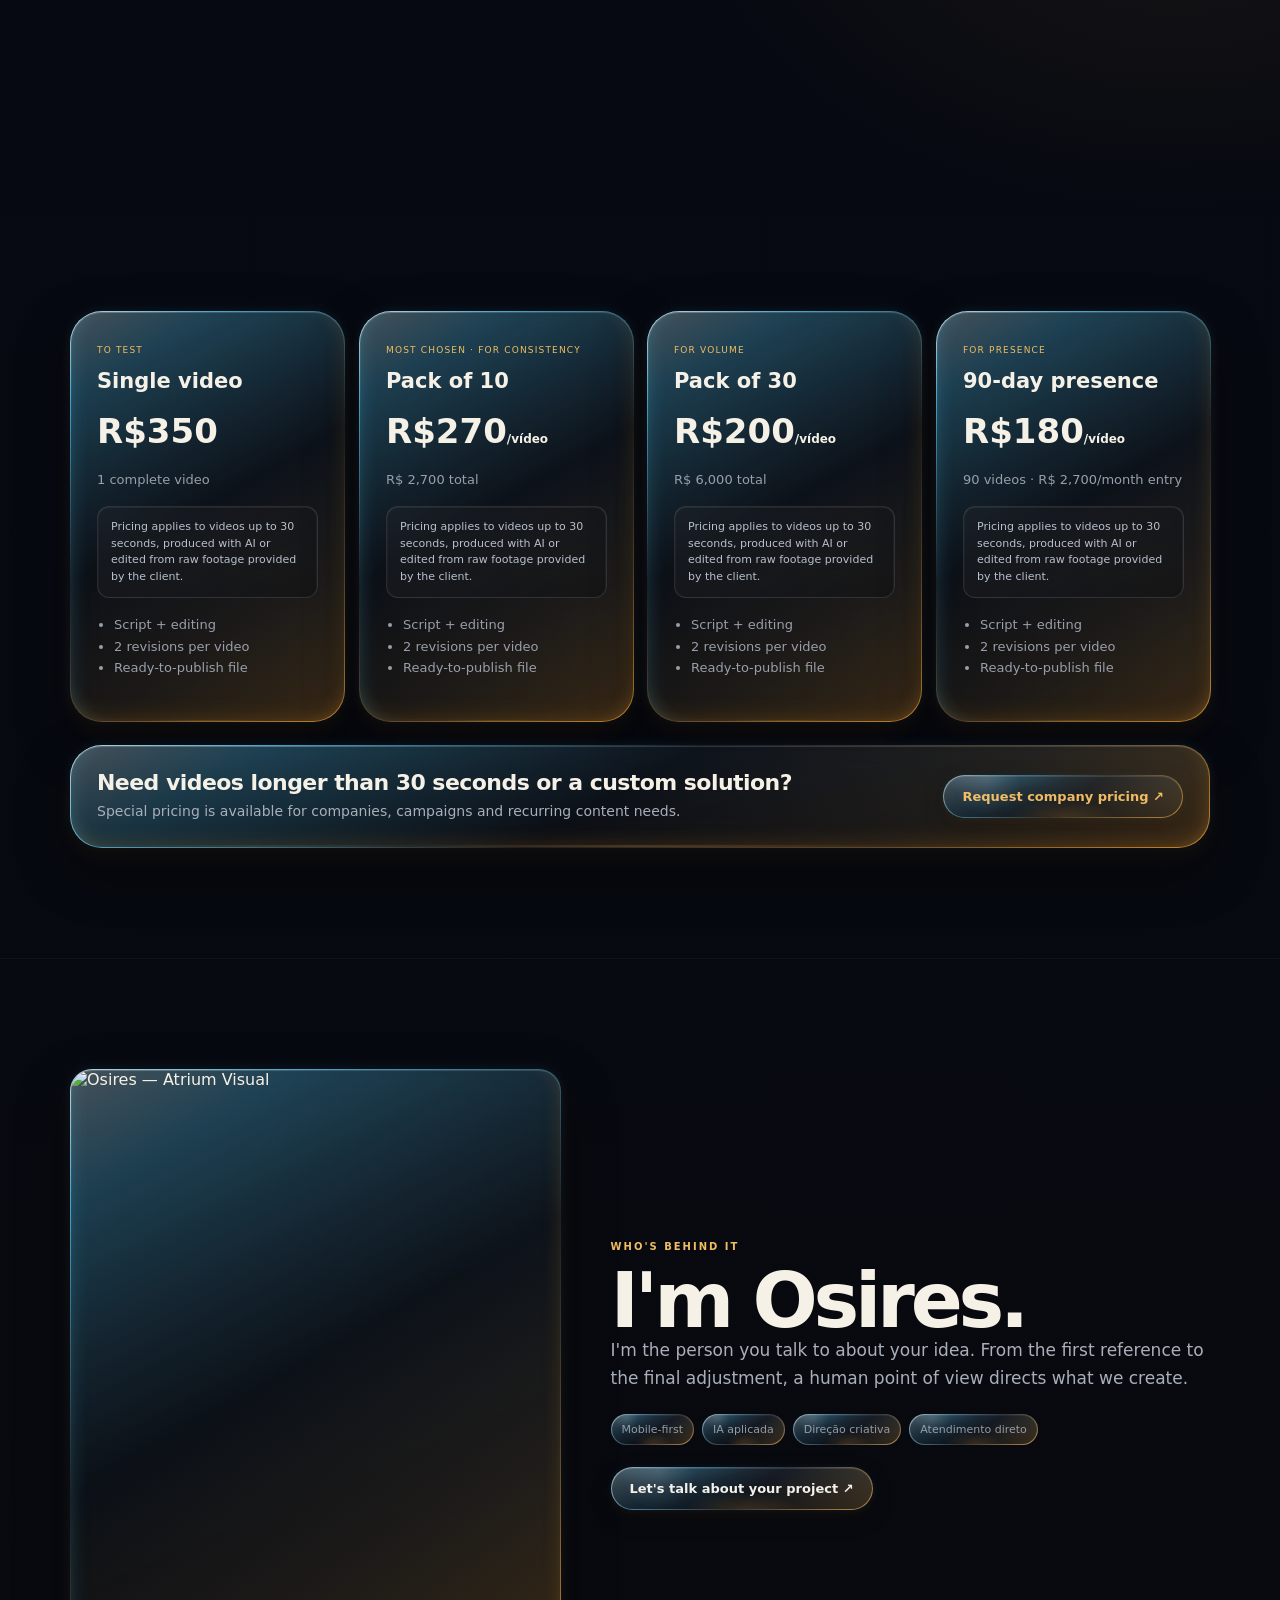
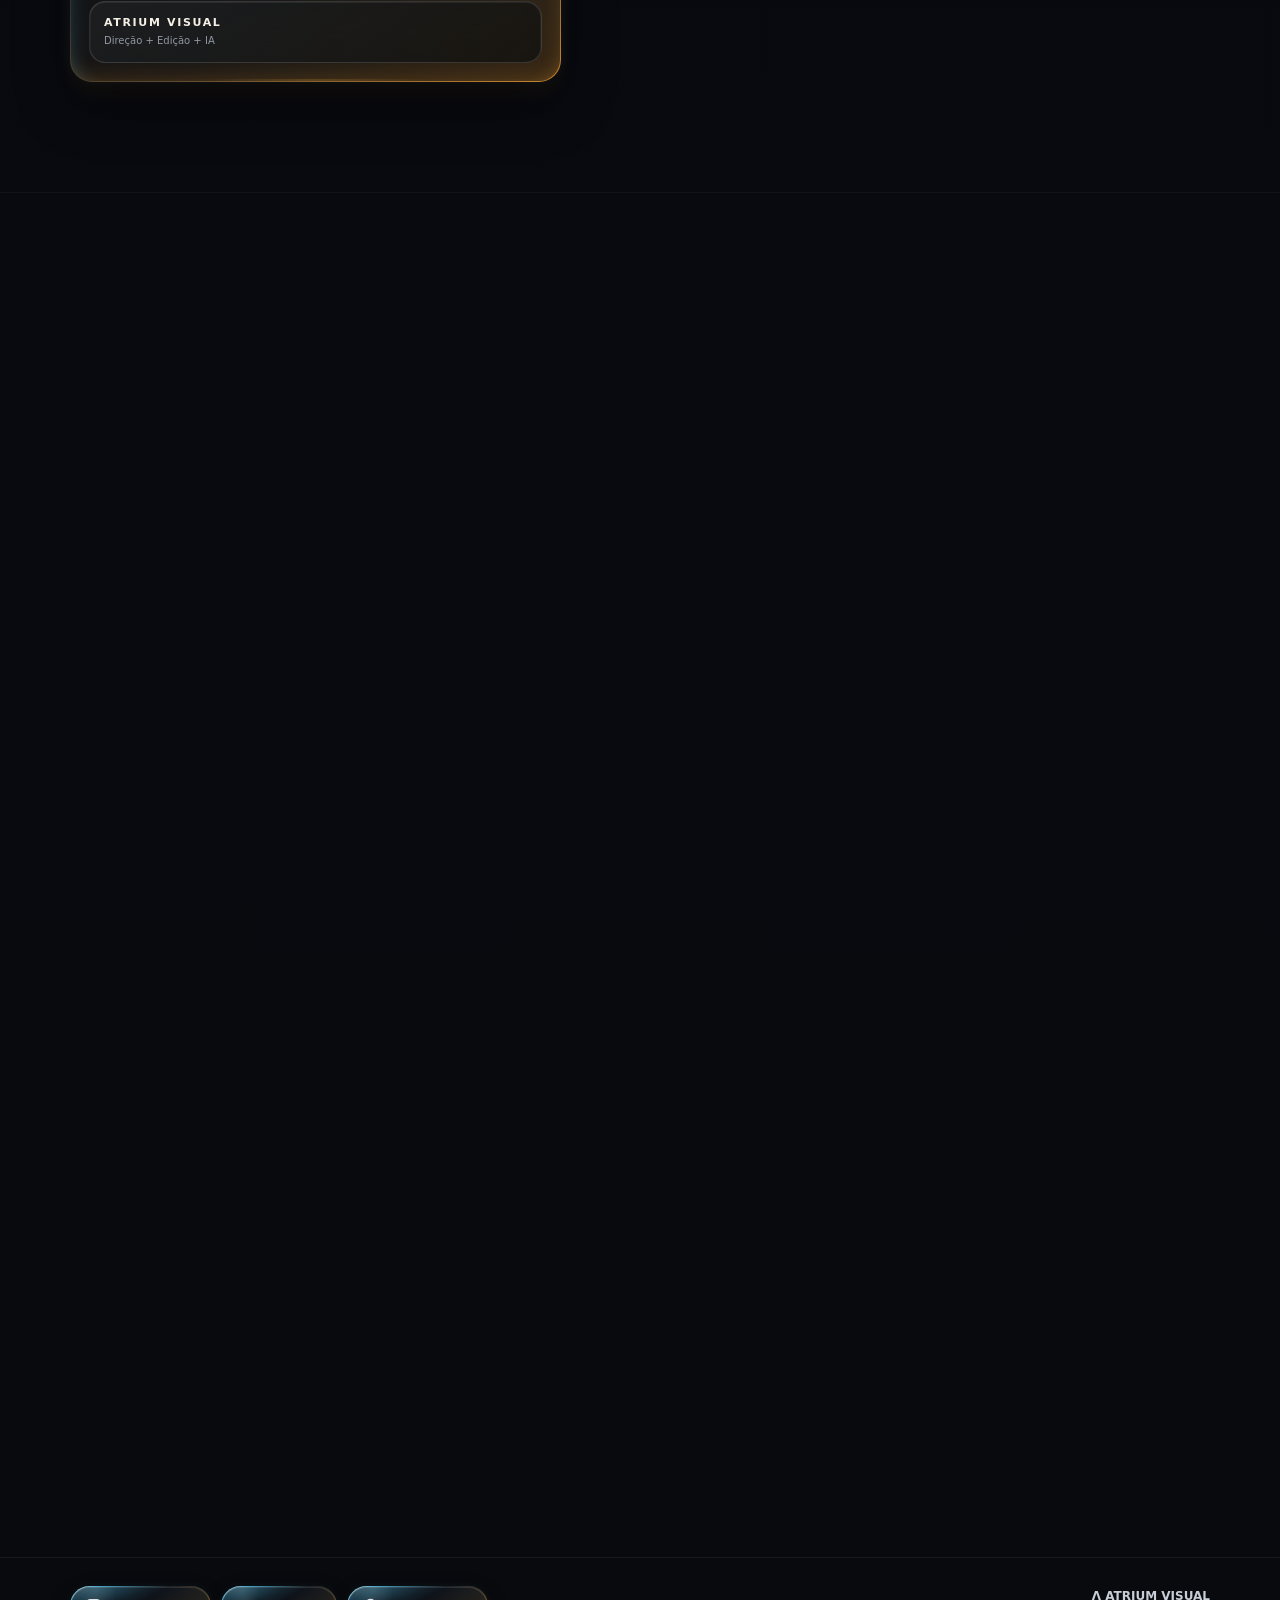
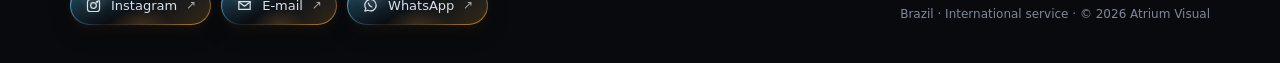
==== commit 87d308d5: "Use cinematic human AI artwork in campaigns card" ====
--- a/en/index.html
+++ b/en/index.html
@@ -1125,10 +1125,17 @@
   .hero p{font-size:15px!important;max-width:92%!important}
 }
 
+
+/* AI PHOTO CARD V11 */
+.ai-photo-wrap{position:relative;width:100%;height:210px;overflow:hidden;background:#090c12}
+.ai-card-photo{width:100%;height:100%;object-fit:cover;object-position:center 47%;display:block;transform:scale(1.055);filter:saturate(.96) contrast(1.03)}
+.ai-photo-wrap:after{content:"";position:absolute;inset:0;pointer-events:none;background:linear-gradient(180deg,transparent 70%,rgba(8,10,14,.18) 100%)}
+.format:hover .ai-card-photo{transform:scale(1.075)}
+@media(max-width:760px){.ai-photo-wrap{height:205px}}
 </style></head><body><div class="noise"></div><div class="cursor-light" id="cursorLight"></div>
 <header><div class="wrap nav"><a class="brand" href="#top"><span class="mark">Λ</span><span>ATRIUM<small>VISUAL</small></span></a><nav class="navlinks"><a href="#formatos">Formats</a><a href="#servicos">Services</a><a href="#metodo">Method</a><a href="#planos">Plans</a><a href="/portfolio/en/">Portfolio</a></nav><div class="header-actions"><div class="langs"><a class="" href="/">PT-BR</a><a class="active" href="/en/">EN</a><a class="" href="/es/">ES</a></div><a class="btn" href="https://wa.me/5524974056237" target="_blank" rel="noopener">Start a project ↗</a></div></div></header>
 <main id="top"><section class="hero"><div class="wrap"><div class="hero-grid"><div class="reveal in"><div class="kicker">AUDIOVISUAL PRODUCTION + AI + HUMAN DIRECTION</div><h1>You have the<br>idea.<br>I make it<br><span class="grad">come alive.</span></h1><p>Audiovisual production, editing and AI applied to campaigns, content and films with creative direction.</p><div class="hero-actions"><a class="btn primary" href="https://wa.me/5524974056237" target="_blank">Bring my idea to life ↗</a><a class="btn" href="/portfolio/en/">See what I create ↓</a></div><div class="home-capabilities"><div class="cap-track"><span>CREATIVE DIRECTION</span><span>AI PRODUCTION</span><span>MOBILE CAPTURE</span><span>VIDEO EDITING</span><span>MOTION DESIGN</span><span>SOUND DESIGN</span><span>SOCIAL CONTENT</span><span>DIGITAL CAMPAIGNS</span><span>CREATIVE DIRECTION</span><span>AI PRODUCTION</span><span>MOBILE CAPTURE</span><span>VIDEO EDITING</span><span>MOTION DESIGN</span><span>SOUND DESIGN</span><span>SOCIAL CONTENT</span><span>DIGITAL CAMPAIGNS</span></div></div></div><div class="hero-card glass refract reveal in" data-tilt><div class="hud"><div class="hudtop"><span>ATRIUM / VISUAL</span><span>2026</span></div><div class="hudcenter brand-motion"><div class="brand-symbol"><span class="brand-line"></span></div><div class="brand-idea"><strong>IDEA<i>→</i>EXPERIENCE</strong></div></div><div class="hudbottom"><span>DIRECTED BY OSIRES</span><span class="online">ONLINE</span></div></div></div></div><div class="stats stats-slim"><div class="stat reveal"><b>2 years</b><span>applied AI</span></div><div class="stat reveal"><b>9:16</b><span>social-first</span></div><div class="stat reveal"><b>2 revisions</b><span>per video</span></div><div class="stat reveal"><b>1 min</b><span>quick brief</span></div></div></div></section>
-<section class="section" id="formatos"><div class="wrap"><div class="head reveal"><div><div class="label">Formats</div><h2>One idea can take many forms.</h2></div><p>Campaigns, content, podcasts and stories with the same creative direction — organized in a more fluid browsing experience.</p></div><div class="home-catalog-shell"><button class="home-catalog-arrow prev" type="button" aria-label="Previous">‹</button><div class="formats home-catalog"><article class="format glass refract reveal" data-tilt><img src="https://atrium-visual.cmdiscipulos2023.chatgpt.site/ugc-scene.png" alt="UGC & VSL"><div class="format-copy"><span class="num">01</span><h3>UGC & VSL</h3><p>Script, direction, avatar, voice and editing paced for attention and conversion.</p><span class="more">Performance through narrative ↗</span></div></article><article class="format glass refract reveal" data-tilt><div class="ai-premium"><div class="ai-orbit"></div><div class="ai-mark"><span>ATRIUM AI</span></div></div><div class="format-copy"><span class="num">02</span><h3>AI campaigns</h3><p>Concept, direction and production to turn complex ideas into visually strong films.</p><span class="more">Direction + technology ↗</span></div></article><article class="format glass refract reveal" data-tilt><img src="https://atrium-visual.cmdiscipulos2023.chatgpt.site/podcast-scene.png" alt="Podcast & content"><div class="format-copy"><span class="num">03</span><h3>Podcast & content</h3><p>Cuts, narrative, visual identity and pacing that turn conversations into content.</p><span class="more">Conversations that connect ↗</span></div></article><article class="format glass refract reveal" data-tilt><img src="https://atrium-visual.cmdiscipulos2023.chatgpt.site/wedding-scene.png" alt="Weddings & stories"><div class="format-copy"><span class="num">04</span><h3>Weddings & stories</h3><p>Authorial films built to preserve memory, emotion and atmosphere with a cinematic language.</p><span class="more">Stories that stay ↗</span></div></article></div><button class="home-catalog-arrow next" type="button" aria-label="Next">›</button></div></div></section>
+<section class="section" id="formatos"><div class="wrap"><div class="head reveal"><div><div class="label">Formats</div><h2>One idea can take many forms.</h2></div><p>Campaigns, content, podcasts and stories with the same creative direction — organized in a more fluid browsing experience.</p></div><div class="home-catalog-shell"><button class="home-catalog-arrow prev" type="button" aria-label="Previous">‹</button><div class="formats home-catalog"><article class="format glass refract reveal" data-tilt><img src="https://atrium-visual.cmdiscipulos2023.chatgpt.site/ugc-scene.png" alt="UGC & VSL"><div class="format-copy"><span class="num">01</span><h3>UGC & VSL</h3><p>Script, direction, avatar, voice and editing paced for attention and conversion.</p><span class="more">Performance through narrative ↗</span></div></article><article class="format glass refract reveal" data-tilt><div class="ai-photo-wrap"><img class="ai-card-photo" src="/assets/atrium-campanhas-ia.webp" alt="Campanhas com IA — humano e tecnologia"></div><div class="format-copy"><span class="num">02</span><h3>AI campaigns</h3><p>Concept, direction and production to turn complex ideas into visually strong films.</p><span class="more">Direction + technology ↗</span></div></article><article class="format glass refract reveal" data-tilt><img src="https://atrium-visual.cmdiscipulos2023.chatgpt.site/podcast-scene.png" alt="Podcast & content"><div class="format-copy"><span class="num">03</span><h3>Podcast & content</h3><p>Cuts, narrative, visual identity and pacing that turn conversations into content.</p><span class="more">Conversations that connect ↗</span></div></article><article class="format glass refract reveal" data-tilt><img src="https://atrium-visual.cmdiscipulos2023.chatgpt.site/wedding-scene.png" alt="Weddings & stories"><div class="format-copy"><span class="num">04</span><h3>Weddings & stories</h3><p>Authorial films built to preserve memory, emotion and atmosphere with a cinematic language.</p><span class="more">Stories that stay ↗</span></div></article></div><button class="home-catalog-arrow next" type="button" aria-label="Next">›</button></div></div></section>
 <section class="section" id="servicos"><div class="wrap"><div class="head reveal"><div><div class="label">Services</div><h2>Strategy, creation and finishing in one workflow.</h2></div><p>Technology accelerates. Direction organizes the idea, defines the language and leads execution.</p></div><div class="services services-core"><div class="service glass refract reveal" data-tilt><b>01 ✦</b><h3>AI films & campaigns</h3><p>Audiovisual production with generative AI guided by concept and human creative direction.</p><a href="https://wa.me/5524974056237" target="_blank">Explore ↗</a></div><div class="service glass refract reveal" data-tilt><b>02 ✦</b><h3>VSL & performance</h3><p>Script, pacing, voice, avatar and editing designed to turn attention into action.</p><a href="https://wa.me/5524974056237" target="_blank">Conversion through narrative ↗</a></div><div class="service glass refract reveal" data-tilt><b>03 ✦</b><h3>Social content</h3><p>Reels, TikTok and Shorts with message clarity, retention and identity.</p><a href="https://wa.me/5524974056237" target="_blank">Social with direction ↗</a></div><div class="service glass refract reveal" data-tilt><b>04 ✦</b><h3>Editing & visual identity</h3><p>Editing, motion, color, typography and finishing that give the brand consistency.</p><a href="https://wa.me/5524974056237" target="_blank">Brand finishing ↗</a></div></div><div class="special-note reveal">We also take on authorial and special projects, including podcasts, weddings, documentaries and church media productions.</div></div></section>
 <section class="statement"><div class="wrap reveal"><div class="label">ATRIUM VISUAL</div><h2>Technology accelerates. Intention differentiates.</h2><p>An image only has value when it carries intention. AI is a tool. Strategy, sensitivity and creative decisions remain human.</p><a class="btn" href="https://wa.me/5524974056237" target="_blank">Create with purpose ↗</a></div></section>
 <section class="section" id="metodo"><div class="wrap"><div class="head reveal"><div><div class="label">Method</div><h2>From conversation to video, without friction.</h2></div><p>A lean workflow that takes the idea out of your head, turns it into a concept and delivers a piece ready to publish.</p></div><div class="method"><div class="step refract reveal" data-tilt><strong>01</strong><h3>Understand</h3><p>Goal, audience, reference and message.</p><em>Brief</em></div><div class="step refract reveal" data-tilt><strong>02</strong><h3>Direct</h3><p>Concept, script and visual language.</p><em>Strategy</em></div><div class="step refract reveal" data-tilt><strong>03</strong><h3>Produce</h3><p>AI, editing, sound and finishing in one pipeline.</p><em>Creation</em></div><div class="step refract reveal" data-tilt><strong>04</strong><h3>Refine</h3><p>You review. I polish. You receive it ready.</p><em>Delivery</em></div></div></div></section>
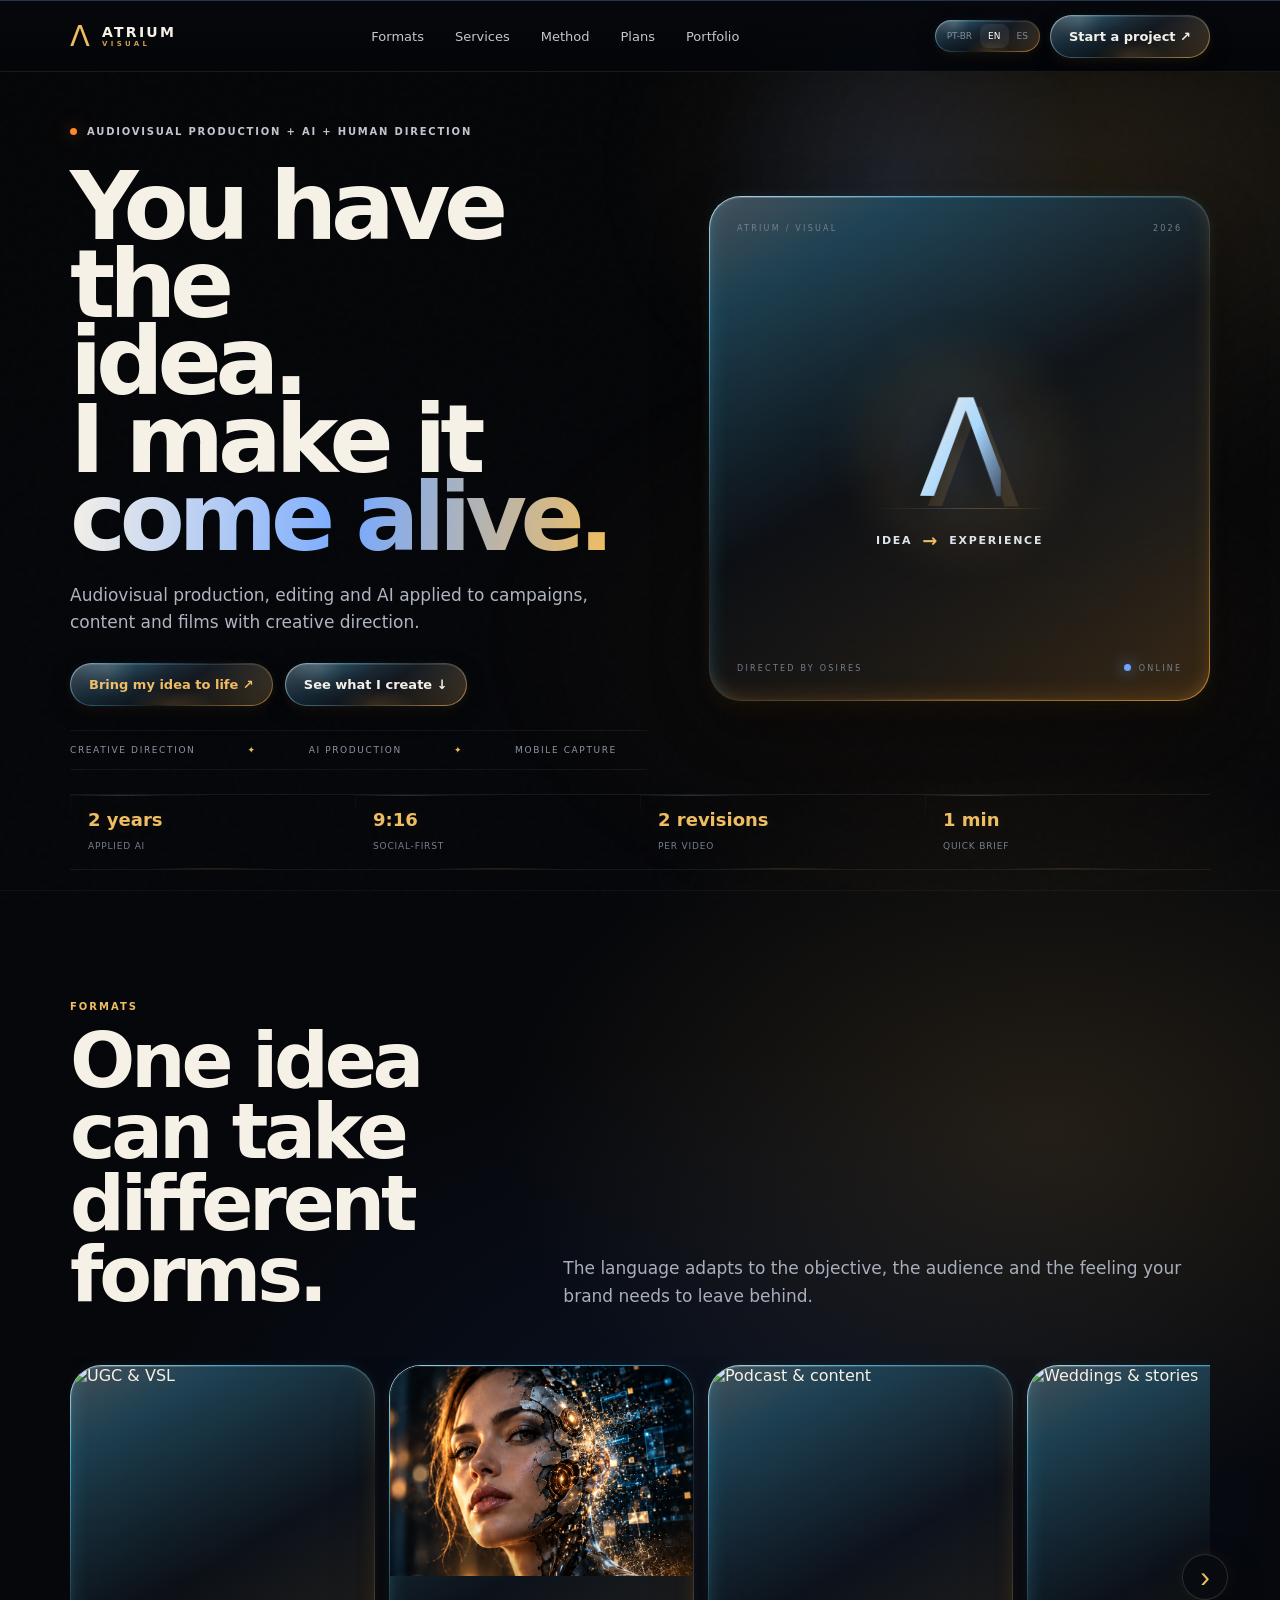
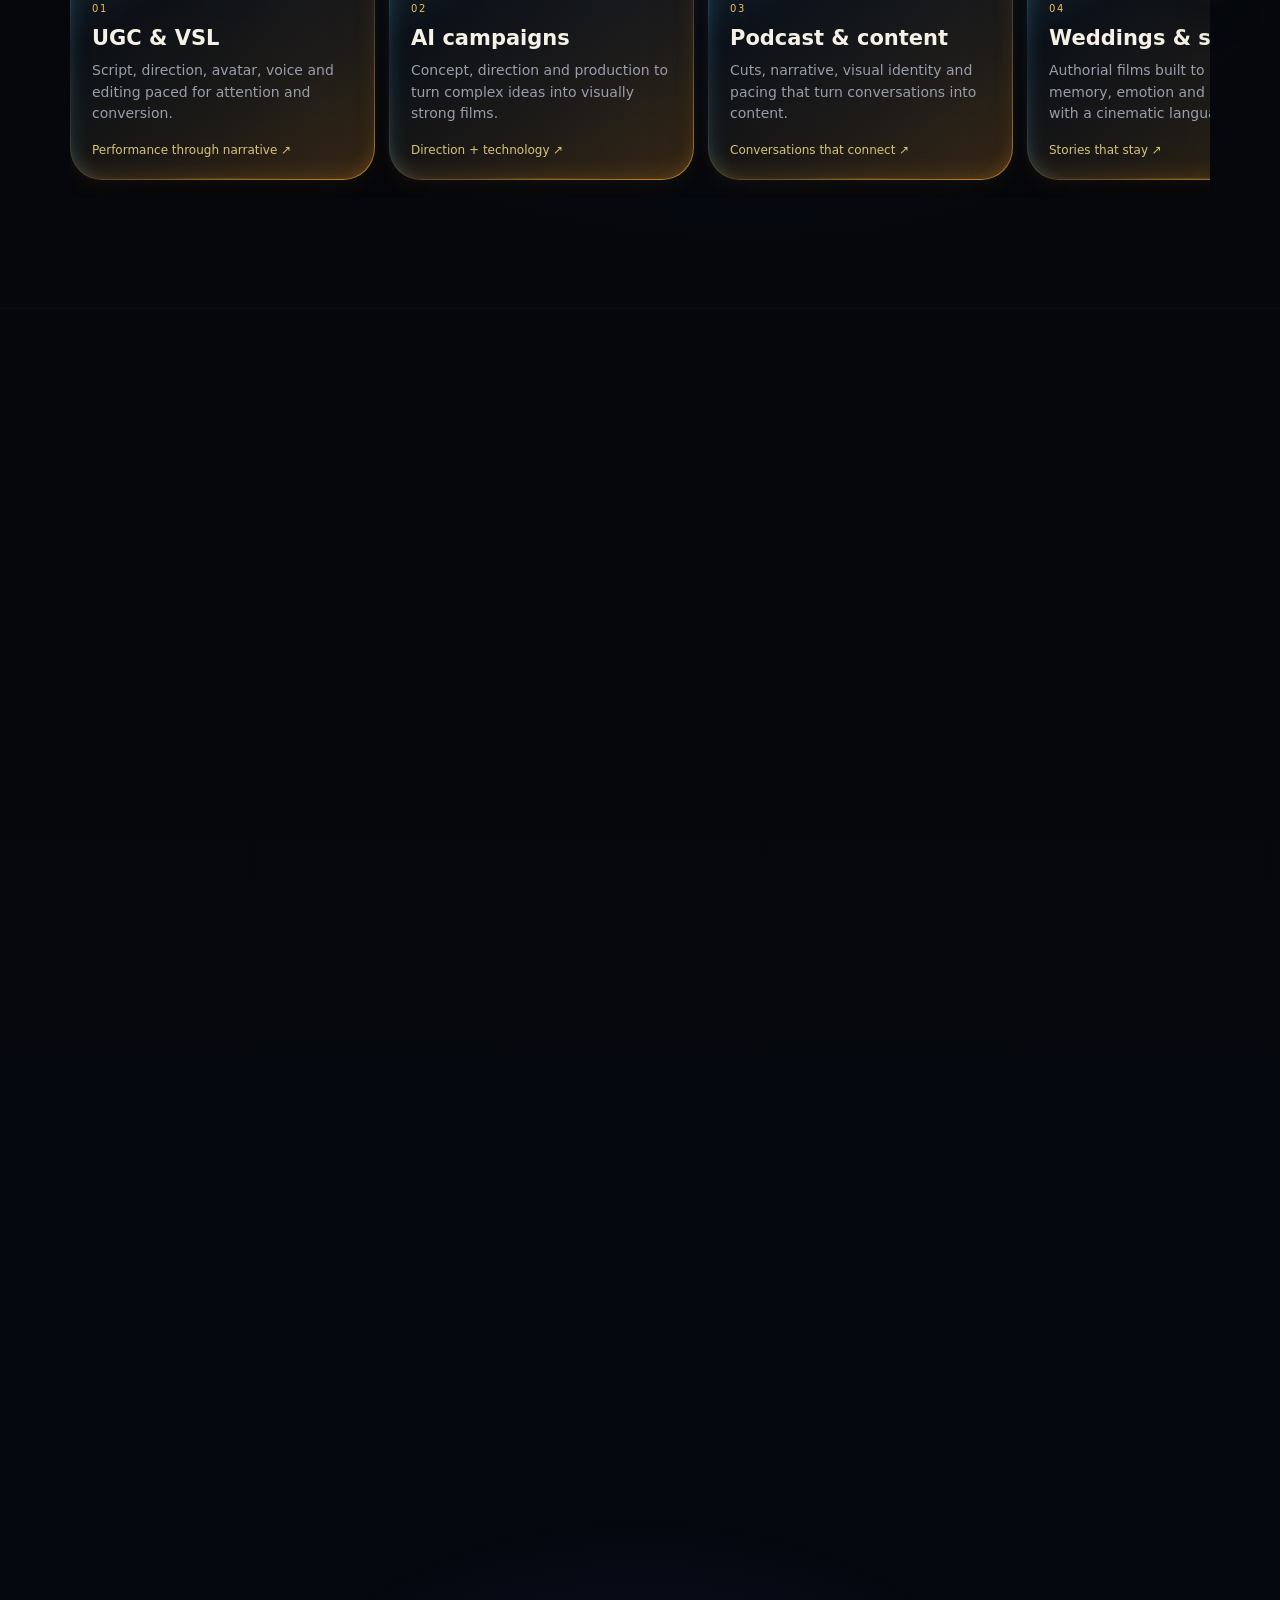
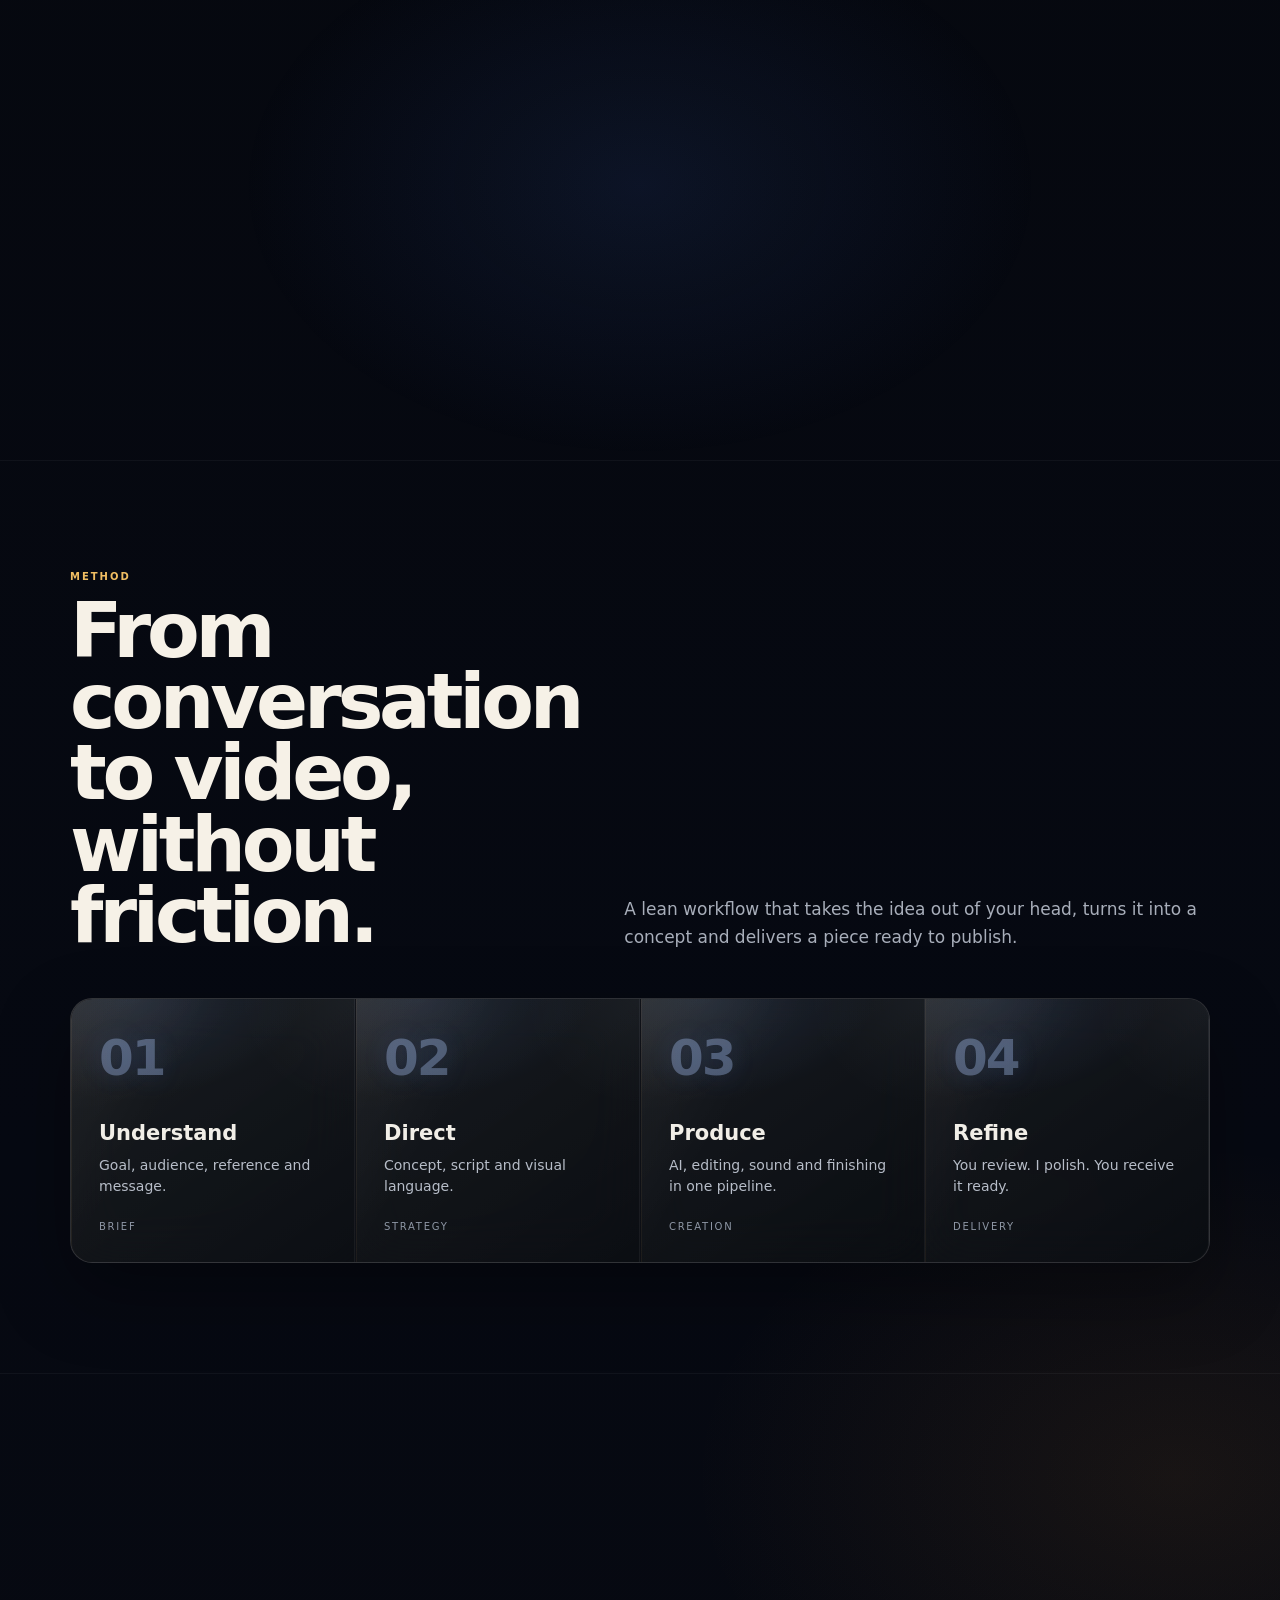
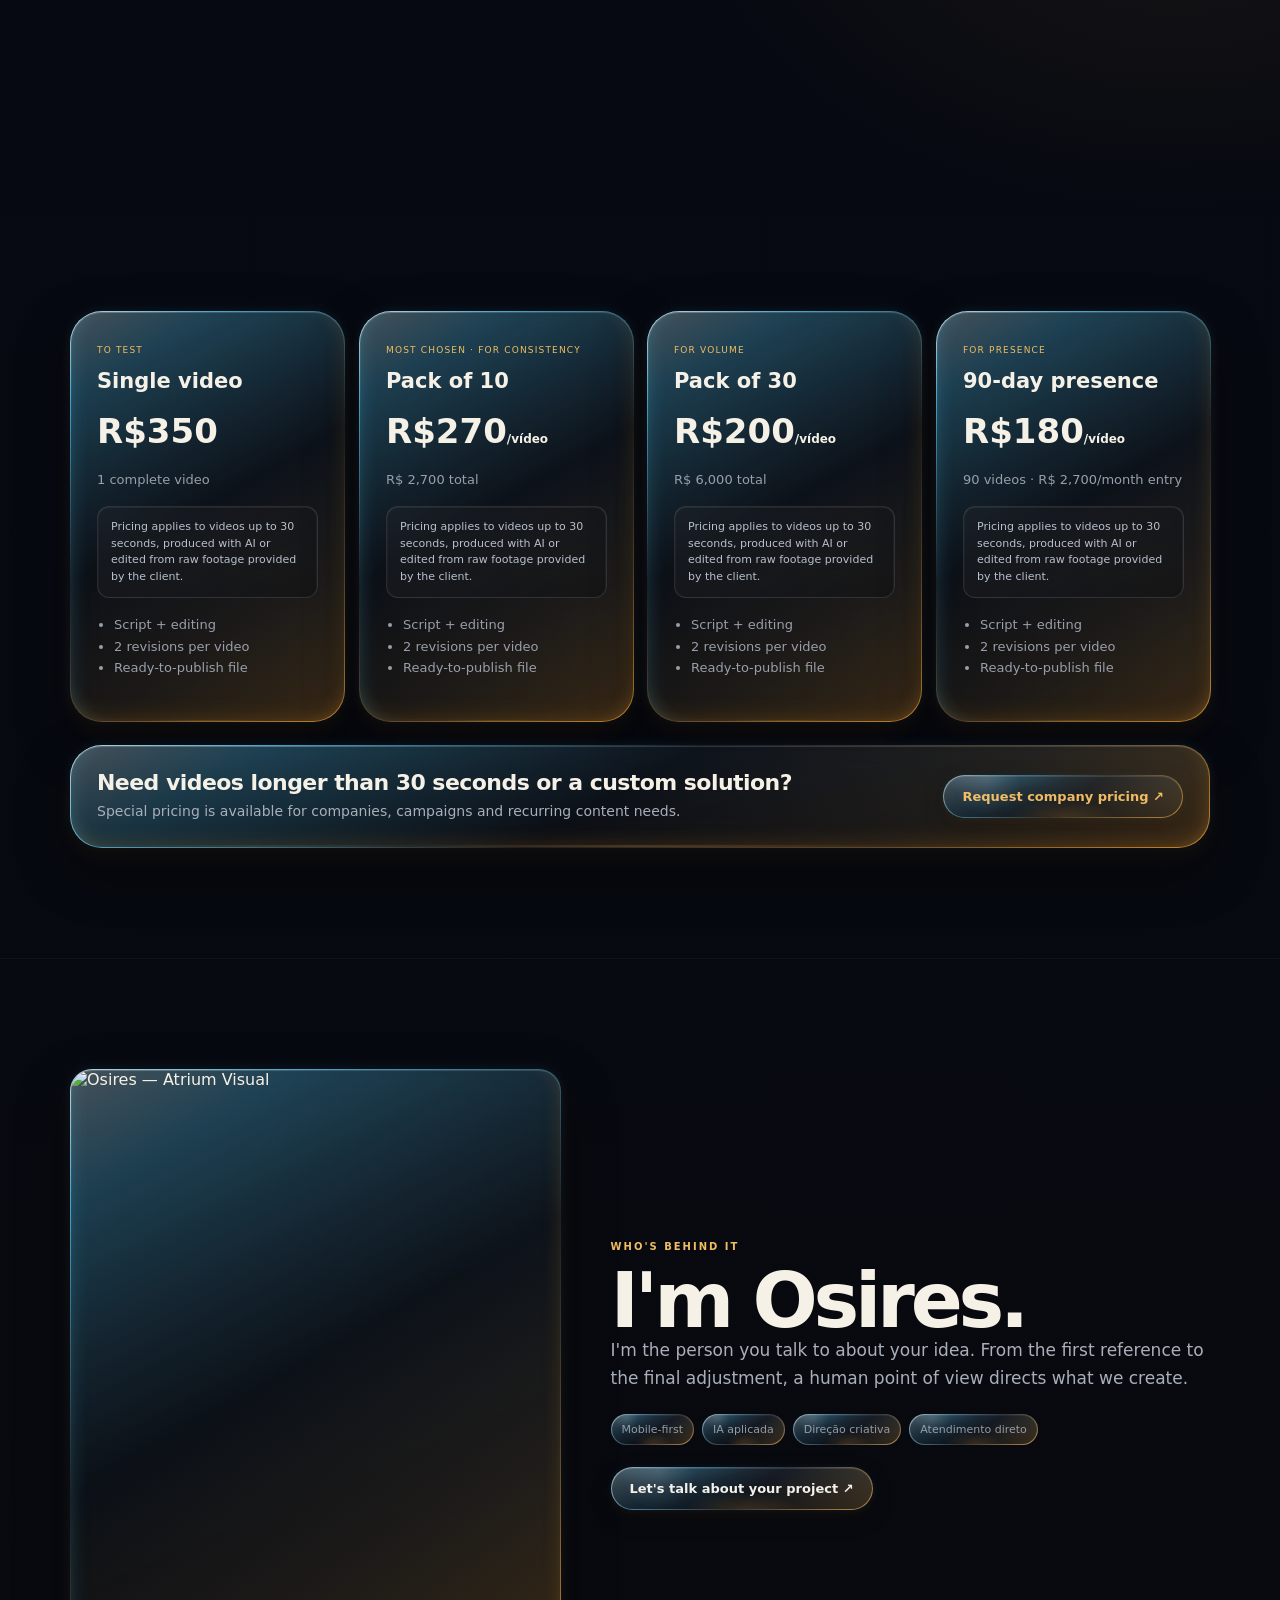
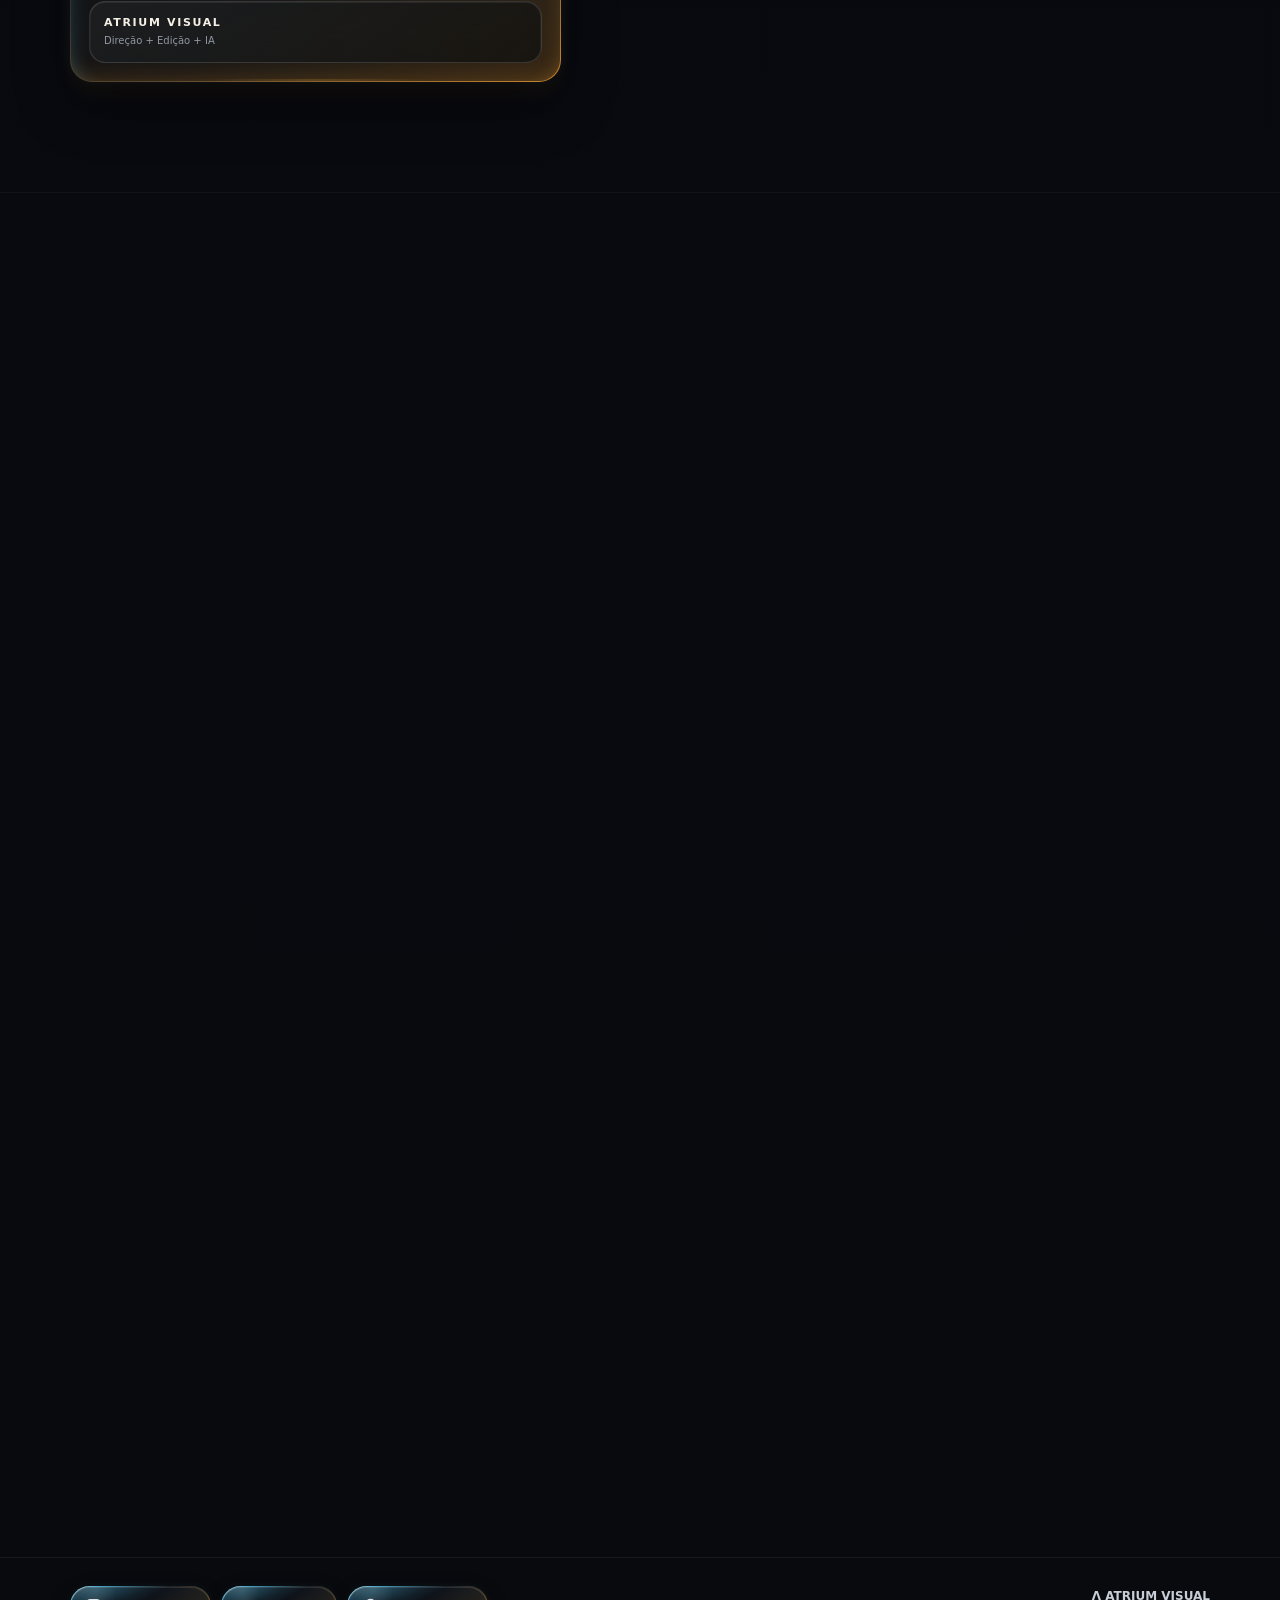
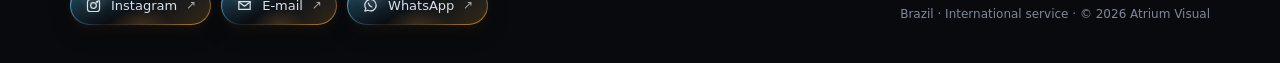
==== commit 24c4115e: "Refine formats section copy" ====
--- a/en/index.html
+++ b/en/index.html
@@ -1135,7 +1135,7 @@
 </style></head><body><div class="noise"></div><div class="cursor-light" id="cursorLight"></div>
 <header><div class="wrap nav"><a class="brand" href="#top"><span class="mark">Λ</span><span>ATRIUM<small>VISUAL</small></span></a><nav class="navlinks"><a href="#formatos">Formats</a><a href="#servicos">Services</a><a href="#metodo">Method</a><a href="#planos">Plans</a><a href="/portfolio/en/">Portfolio</a></nav><div class="header-actions"><div class="langs"><a class="" href="/">PT-BR</a><a class="active" href="/en/">EN</a><a class="" href="/es/">ES</a></div><a class="btn" href="https://wa.me/5524974056237" target="_blank" rel="noopener">Start a project ↗</a></div></div></header>
 <main id="top"><section class="hero"><div class="wrap"><div class="hero-grid"><div class="reveal in"><div class="kicker">AUDIOVISUAL PRODUCTION + AI + HUMAN DIRECTION</div><h1>You have the<br>idea.<br>I make it<br><span class="grad">come alive.</span></h1><p>Audiovisual production, editing and AI applied to campaigns, content and films with creative direction.</p><div class="hero-actions"><a class="btn primary" href="https://wa.me/5524974056237" target="_blank">Bring my idea to life ↗</a><a class="btn" href="/portfolio/en/">See what I create ↓</a></div><div class="home-capabilities"><div class="cap-track"><span>CREATIVE DIRECTION</span><span>AI PRODUCTION</span><span>MOBILE CAPTURE</span><span>VIDEO EDITING</span><span>MOTION DESIGN</span><span>SOUND DESIGN</span><span>SOCIAL CONTENT</span><span>DIGITAL CAMPAIGNS</span><span>CREATIVE DIRECTION</span><span>AI PRODUCTION</span><span>MOBILE CAPTURE</span><span>VIDEO EDITING</span><span>MOTION DESIGN</span><span>SOUND DESIGN</span><span>SOCIAL CONTENT</span><span>DIGITAL CAMPAIGNS</span></div></div></div><div class="hero-card glass refract reveal in" data-tilt><div class="hud"><div class="hudtop"><span>ATRIUM / VISUAL</span><span>2026</span></div><div class="hudcenter brand-motion"><div class="brand-symbol"><span class="brand-line"></span></div><div class="brand-idea"><strong>IDEA<i>→</i>EXPERIENCE</strong></div></div><div class="hudbottom"><span>DIRECTED BY OSIRES</span><span class="online">ONLINE</span></div></div></div></div><div class="stats stats-slim"><div class="stat reveal"><b>2 years</b><span>applied AI</span></div><div class="stat reveal"><b>9:16</b><span>social-first</span></div><div class="stat reveal"><b>2 revisions</b><span>per video</span></div><div class="stat reveal"><b>1 min</b><span>quick brief</span></div></div></div></section>
-<section class="section" id="formatos"><div class="wrap"><div class="head reveal"><div><div class="label">Formats</div><h2>One idea can take many forms.</h2></div><p>Campaigns, content, podcasts and stories with the same creative direction — organized in a more fluid browsing experience.</p></div><div class="home-catalog-shell"><button class="home-catalog-arrow prev" type="button" aria-label="Previous">‹</button><div class="formats home-catalog"><article class="format glass refract reveal" data-tilt><img src="https://atrium-visual.cmdiscipulos2023.chatgpt.site/ugc-scene.png" alt="UGC & VSL"><div class="format-copy"><span class="num">01</span><h3>UGC & VSL</h3><p>Script, direction, avatar, voice and editing paced for attention and conversion.</p><span class="more">Performance through narrative ↗</span></div></article><article class="format glass refract reveal" data-tilt><div class="ai-photo-wrap"><img class="ai-card-photo" src="/assets/atrium-campanhas-ia.webp" alt="Campanhas com IA — humano e tecnologia"></div><div class="format-copy"><span class="num">02</span><h3>AI campaigns</h3><p>Concept, direction and production to turn complex ideas into visually strong films.</p><span class="more">Direction + technology ↗</span></div></article><article class="format glass refract reveal" data-tilt><img src="https://atrium-visual.cmdiscipulos2023.chatgpt.site/podcast-scene.png" alt="Podcast & content"><div class="format-copy"><span class="num">03</span><h3>Podcast & content</h3><p>Cuts, narrative, visual identity and pacing that turn conversations into content.</p><span class="more">Conversations that connect ↗</span></div></article><article class="format glass refract reveal" data-tilt><img src="https://atrium-visual.cmdiscipulos2023.chatgpt.site/wedding-scene.png" alt="Weddings & stories"><div class="format-copy"><span class="num">04</span><h3>Weddings & stories</h3><p>Authorial films built to preserve memory, emotion and atmosphere with a cinematic language.</p><span class="more">Stories that stay ↗</span></div></article></div><button class="home-catalog-arrow next" type="button" aria-label="Next">›</button></div></div></section>
+<section class="section" id="formatos"><div class="wrap"><div class="head reveal"><div><div class="label">Formats</div><h2>One idea can take different forms.</h2></div><p>The language adapts to the objective, the audience and the feeling your brand needs to leave behind.</p></div><div class="home-catalog-shell"><button class="home-catalog-arrow prev" type="button" aria-label="Previous">‹</button><div class="formats home-catalog"><article class="format glass refract reveal" data-tilt><img src="https://atrium-visual.cmdiscipulos2023.chatgpt.site/ugc-scene.png" alt="UGC & VSL"><div class="format-copy"><span class="num">01</span><h3>UGC & VSL</h3><p>Script, direction, avatar, voice and editing paced for attention and conversion.</p><span class="more">Performance through narrative ↗</span></div></article><article class="format glass refract reveal" data-tilt><div class="ai-photo-wrap"><img class="ai-card-photo" src="/assets/atrium-campanhas-ia.webp" alt="Campanhas com IA — humano e tecnologia"></div><div class="format-copy"><span class="num">02</span><h3>AI campaigns</h3><p>Concept, direction and production to turn complex ideas into visually strong films.</p><span class="more">Direction + technology ↗</span></div></article><article class="format glass refract reveal" data-tilt><img src="https://atrium-visual.cmdiscipulos2023.chatgpt.site/podcast-scene.png" alt="Podcast & content"><div class="format-copy"><span class="num">03</span><h3>Podcast & content</h3><p>Cuts, narrative, visual identity and pacing that turn conversations into content.</p><span class="more">Conversations that connect ↗</span></div></article><article class="format glass refract reveal" data-tilt><img src="https://atrium-visual.cmdiscipulos2023.chatgpt.site/wedding-scene.png" alt="Weddings & stories"><div class="format-copy"><span class="num">04</span><h3>Weddings & stories</h3><p>Authorial films built to preserve memory, emotion and atmosphere with a cinematic language.</p><span class="more">Stories that stay ↗</span></div></article></div><button class="home-catalog-arrow next" type="button" aria-label="Next">›</button></div></div></section>
 <section class="section" id="servicos"><div class="wrap"><div class="head reveal"><div><div class="label">Services</div><h2>Strategy, creation and finishing in one workflow.</h2></div><p>Technology accelerates. Direction organizes the idea, defines the language and leads execution.</p></div><div class="services services-core"><div class="service glass refract reveal" data-tilt><b>01 ✦</b><h3>AI films & campaigns</h3><p>Audiovisual production with generative AI guided by concept and human creative direction.</p><a href="https://wa.me/5524974056237" target="_blank">Explore ↗</a></div><div class="service glass refract reveal" data-tilt><b>02 ✦</b><h3>VSL & performance</h3><p>Script, pacing, voice, avatar and editing designed to turn attention into action.</p><a href="https://wa.me/5524974056237" target="_blank">Conversion through narrative ↗</a></div><div class="service glass refract reveal" data-tilt><b>03 ✦</b><h3>Social content</h3><p>Reels, TikTok and Shorts with message clarity, retention and identity.</p><a href="https://wa.me/5524974056237" target="_blank">Social with direction ↗</a></div><div class="service glass refract reveal" data-tilt><b>04 ✦</b><h3>Editing & visual identity</h3><p>Editing, motion, color, typography and finishing that give the brand consistency.</p><a href="https://wa.me/5524974056237" target="_blank">Brand finishing ↗</a></div></div><div class="special-note reveal">We also take on authorial and special projects, including podcasts, weddings, documentaries and church media productions.</div></div></section>
 <section class="statement"><div class="wrap reveal"><div class="label">ATRIUM VISUAL</div><h2>Technology accelerates. Intention differentiates.</h2><p>An image only has value when it carries intention. AI is a tool. Strategy, sensitivity and creative decisions remain human.</p><a class="btn" href="https://wa.me/5524974056237" target="_blank">Create with purpose ↗</a></div></section>
 <section class="section" id="metodo"><div class="wrap"><div class="head reveal"><div><div class="label">Method</div><h2>From conversation to video, without friction.</h2></div><p>A lean workflow that takes the idea out of your head, turns it into a concept and delivers a piece ready to publish.</p></div><div class="method"><div class="step refract reveal" data-tilt><strong>01</strong><h3>Understand</h3><p>Goal, audience, reference and message.</p><em>Brief</em></div><div class="step refract reveal" data-tilt><strong>02</strong><h3>Direct</h3><p>Concept, script and visual language.</p><em>Strategy</em></div><div class="step refract reveal" data-tilt><strong>03</strong><h3>Produce</h3><p>AI, editing, sound and finishing in one pipeline.</p><em>Creation</em></div><div class="step refract reveal" data-tilt><strong>04</strong><h3>Refine</h3><p>You review. I polish. You receive it ready.</p><em>Delivery</em></div></div></div></section>
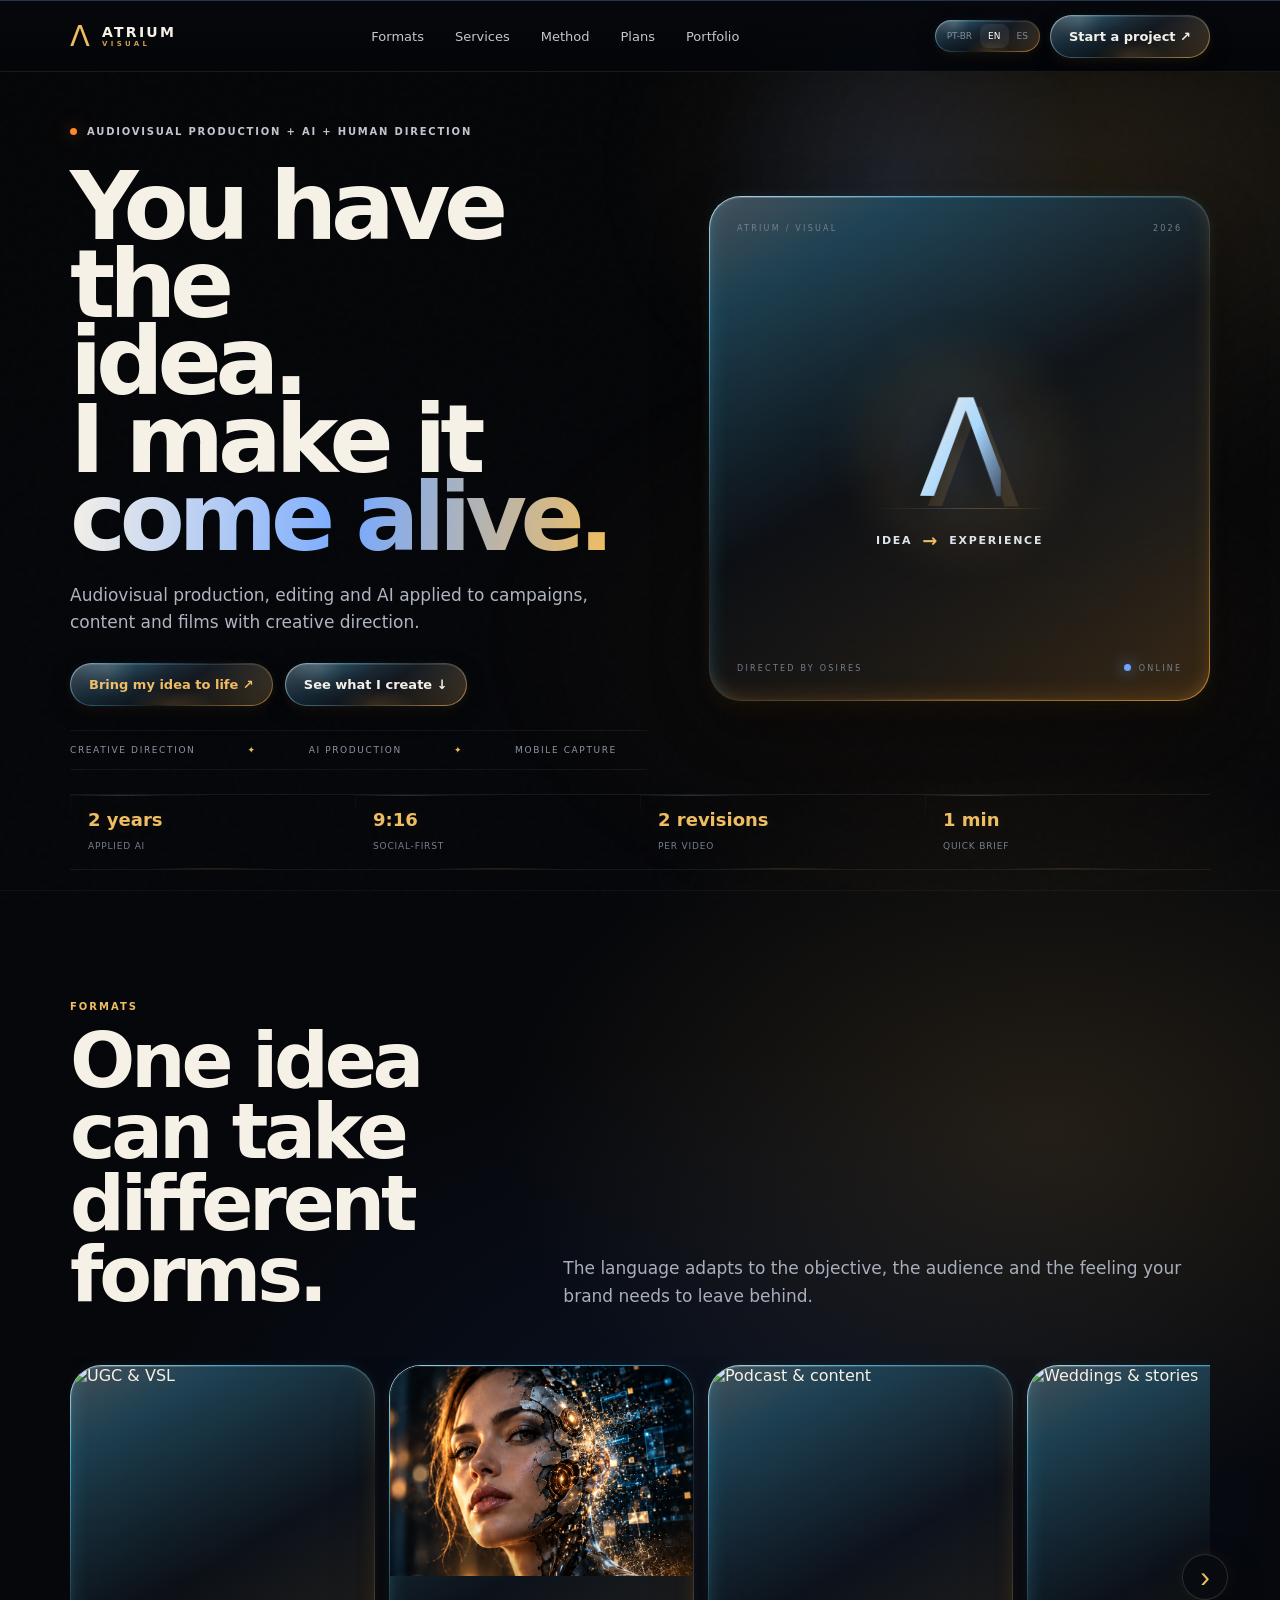
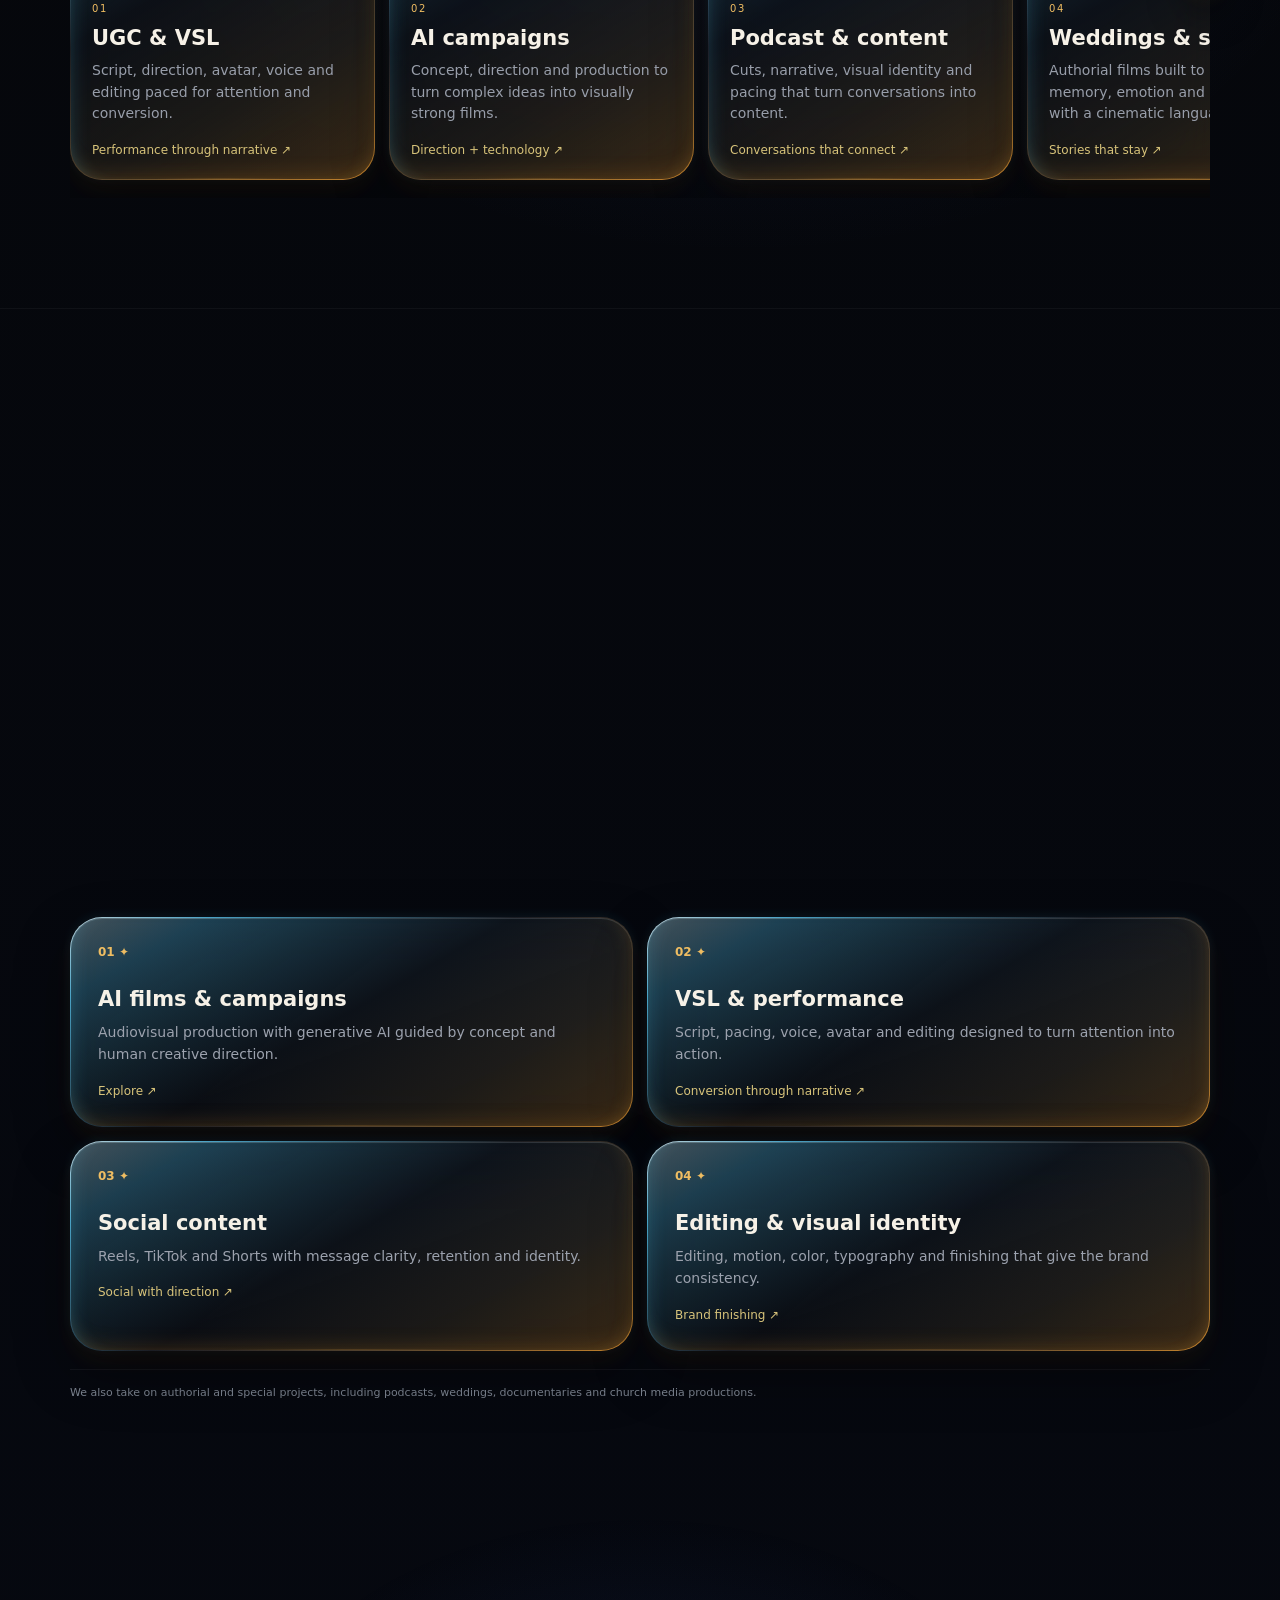
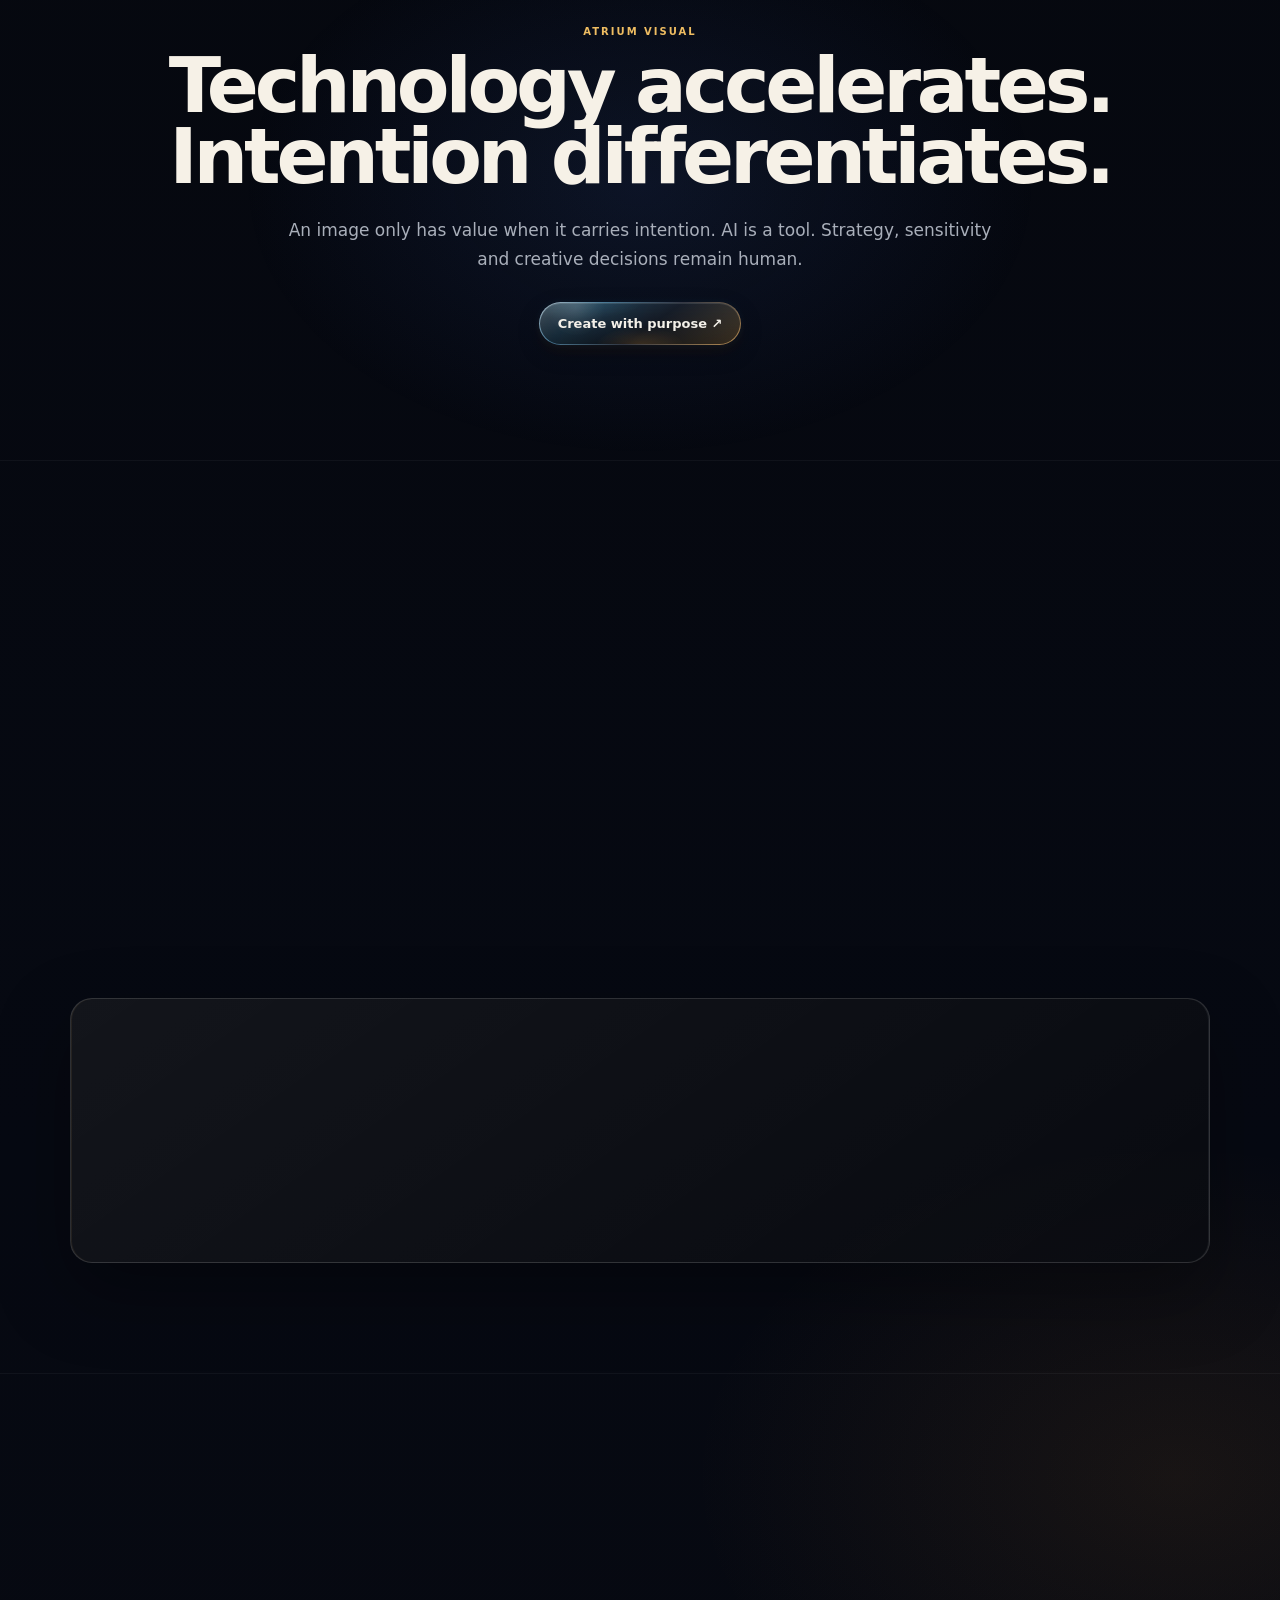
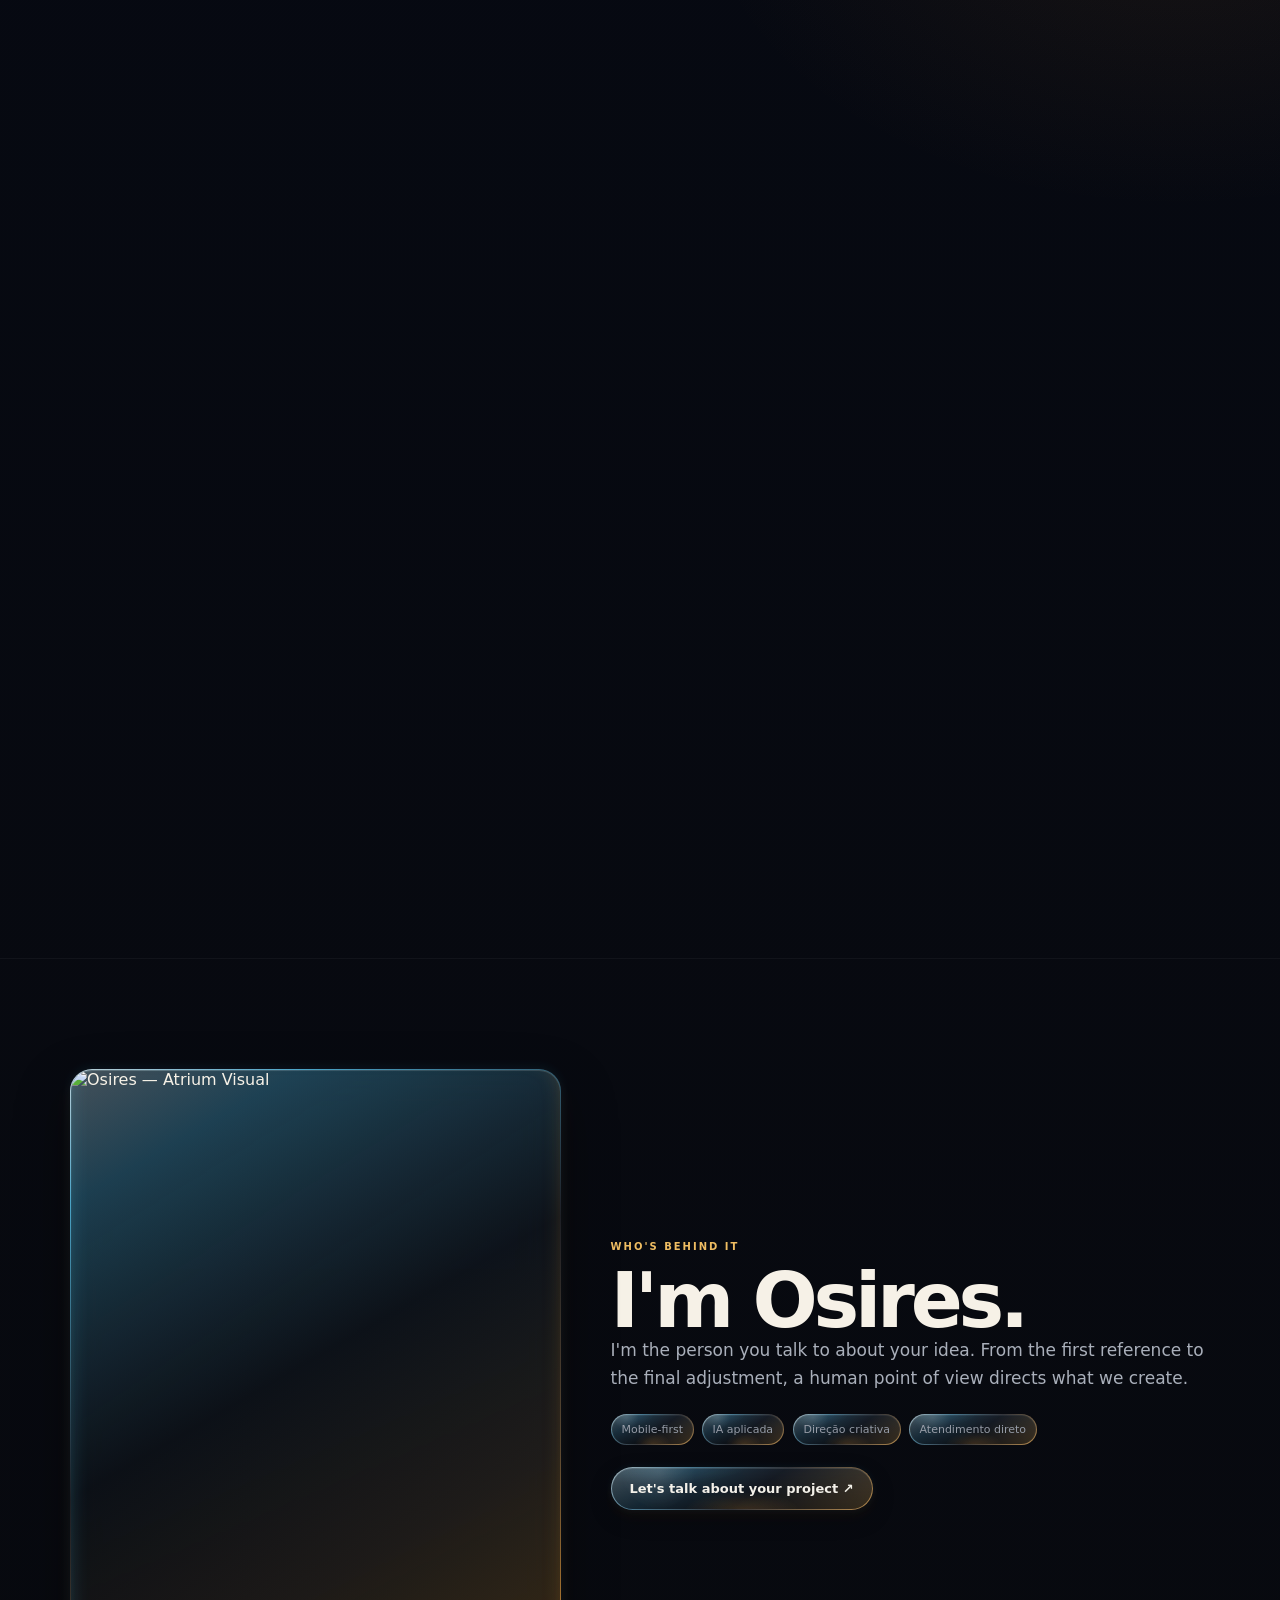
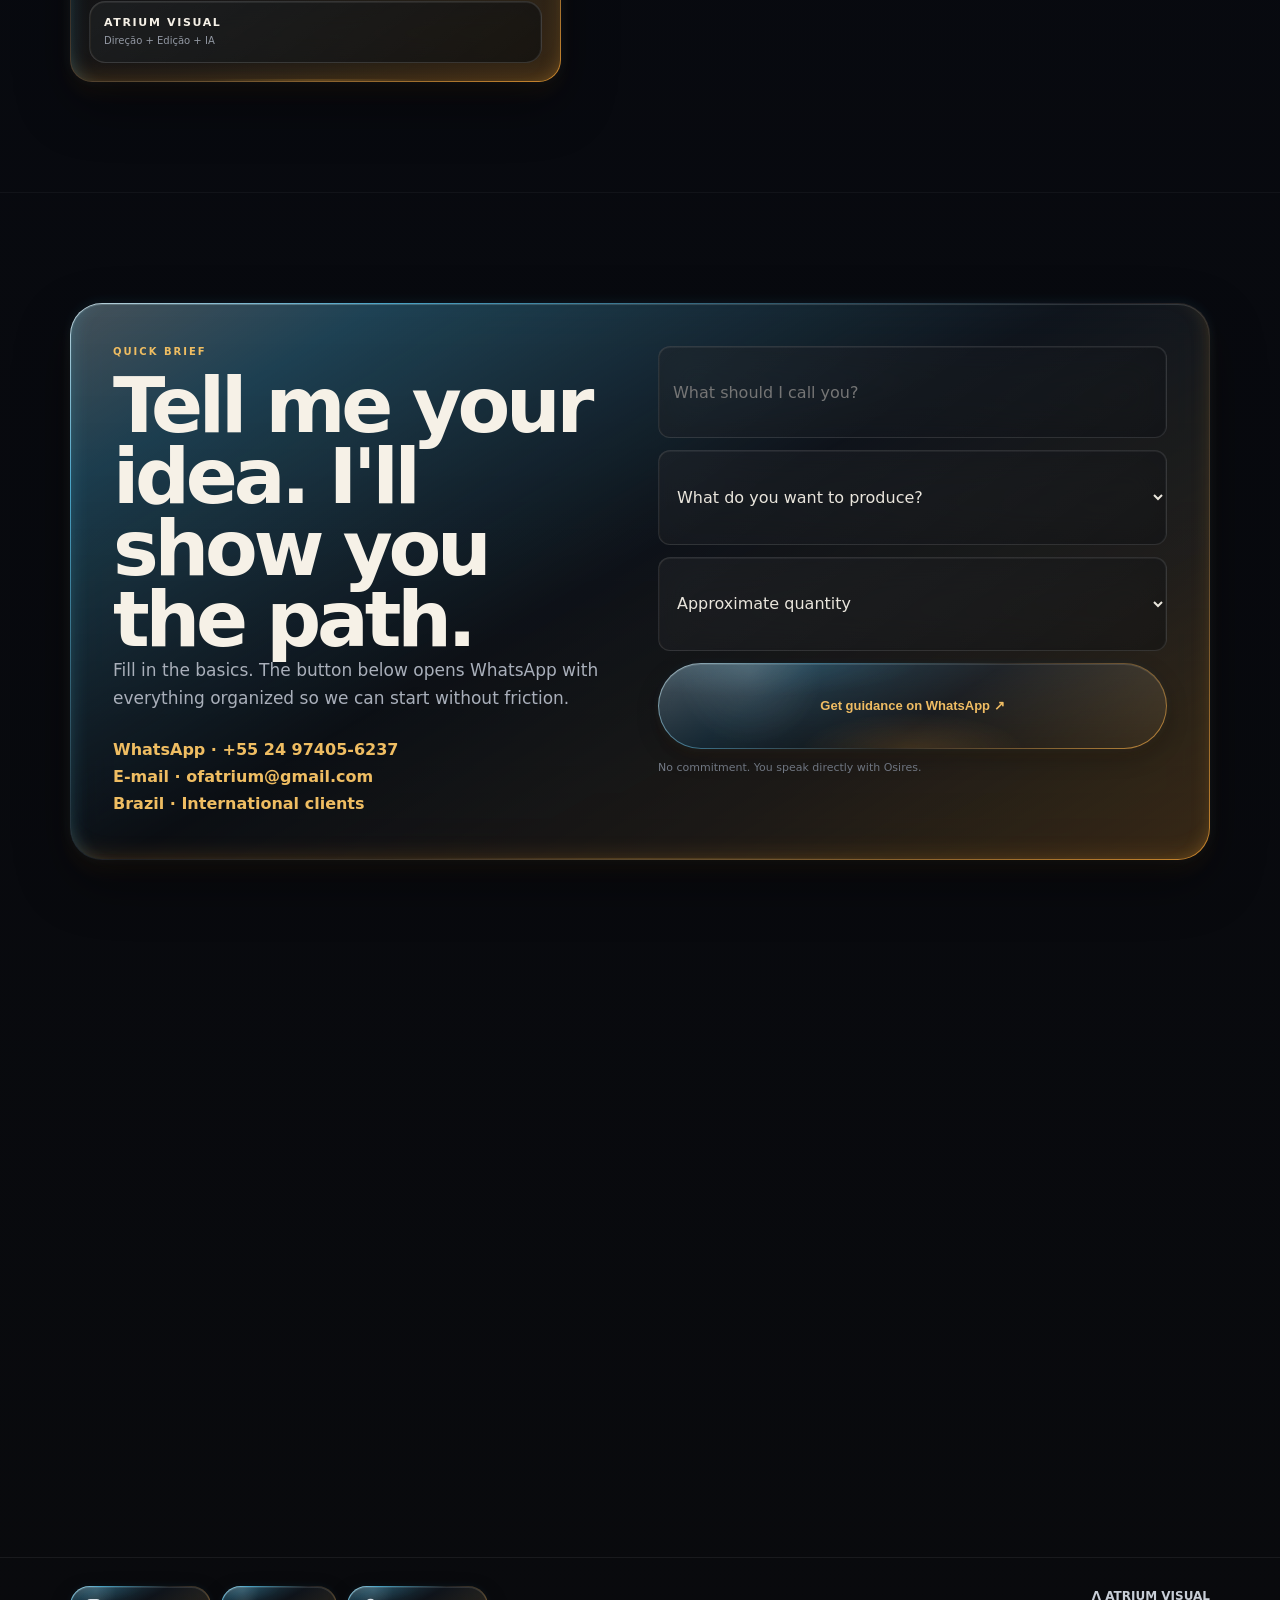
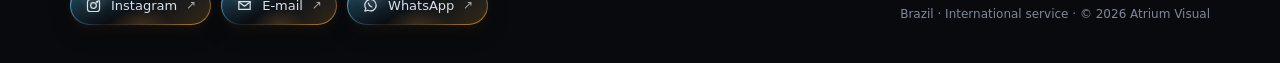
==== commit 13fdaf8b: "Highlight most chosen plan with premium styling" ====
--- a/en/index.html
+++ b/en/index.html
@@ -1132,6 +1132,83 @@
 .ai-photo-wrap:after{content:"";position:absolute;inset:0;pointer-events:none;background:linear-gradient(180deg,transparent 70%,rgba(8,10,14,.18) 100%)}
 .format:hover .ai-card-photo{transform:scale(1.075)}
 @media(max-width:760px){.ai-photo-wrap{height:205px}}
+
+/* FEATURED PLAN V12 — premium emphasis */
+.plan.featured{
+  position:relative!important;
+  z-index:3;
+  border-color:rgba(239,188,99,.62)!important;
+  background:
+    radial-gradient(420px 220px at 100% 100%,rgba(239,188,99,.12),transparent 68%),
+    radial-gradient(360px 200px at 0% 0%,rgba(77,190,255,.10),transparent 70%),
+    linear-gradient(145deg,rgba(18,23,31,.96),rgba(9,12,17,.98))!important;
+  box-shadow:
+    0 24px 64px rgba(0,0,0,.36),
+    -10px -8px 36px rgba(77,190,255,.07),
+    12px 12px 42px rgba(239,188,99,.12),
+    inset 0 1px 0 rgba(255,255,255,.055)!important;
+}
+.plan.featured:before{
+  content:"";
+  position:absolute;
+  left:18px;right:18px;top:-1px;
+  height:2px;
+  border-radius:999px;
+  background:linear-gradient(90deg,rgba(82,201,255,.65),rgba(239,188,99,.95));
+  box-shadow:0 0 18px rgba(239,188,99,.24);
+  pointer-events:none;
+}
+.plan.featured .featured-label{
+  display:flex!important;
+  align-items:center;
+  gap:9px;
+  margin-bottom:14px!important;
+  min-height:27px;
+}
+.plan.featured .featured-tag{
+  display:inline-flex;
+  align-items:center;
+  padding:7px 10px;
+  border-radius:999px;
+  background:linear-gradient(135deg,#f6d08a,#efbc63);
+  color:#11151b;
+  font-size:8px;
+  font-weight:950;
+  letter-spacing:.13em;
+  line-height:1;
+  text-transform:uppercase;
+  box-shadow:0 7px 24px rgba(239,188,99,.18);
+}
+.plan.featured .featured-context{
+  color:#aeb5bf;
+  font-size:9px;
+  font-weight:800;
+  letter-spacing:.08em;
+  text-transform:uppercase;
+}
+.plan.featured h3{color:#fff!important}
+.plan.featured .price{
+  color:#f6d08a!important;
+  text-shadow:0 0 20px rgba(239,188,99,.12);
+}
+.plan.featured ul li:before{color:var(--gold)!important}
+.plan.featured:hover{
+  border-color:rgba(246,208,138,.82)!important;
+  box-shadow:
+    0 28px 72px rgba(0,0,0,.40),
+    -12px -10px 42px rgba(77,190,255,.10),
+    14px 14px 50px rgba(239,188,99,.17),
+    inset 0 1px 0 rgba(255,255,255,.07)!important;
+}
+@media(min-width:901px){
+  .plans{align-items:stretch}
+  .plan.featured{margin-top:-10px;margin-bottom:-10px}
+}
+@media(max-width:900px){
+  .plan.featured{margin:6px 0}
+  .plan.featured .featured-label{flex-wrap:wrap}
+}
+
 </style></head><body><div class="noise"></div><div class="cursor-light" id="cursorLight"></div>
 <header><div class="wrap nav"><a class="brand" href="#top"><span class="mark">Λ</span><span>ATRIUM<small>VISUAL</small></span></a><nav class="navlinks"><a href="#formatos">Formats</a><a href="#servicos">Services</a><a href="#metodo">Method</a><a href="#planos">Plans</a><a href="/portfolio/en/">Portfolio</a></nav><div class="header-actions"><div class="langs"><a class="" href="/">PT-BR</a><a class="active" href="/en/">EN</a><a class="" href="/es/">ES</a></div><a class="btn" href="https://wa.me/5524974056237" target="_blank" rel="noopener">Start a project ↗</a></div></div></header>
 <main id="top"><section class="hero"><div class="wrap"><div class="hero-grid"><div class="reveal in"><div class="kicker">AUDIOVISUAL PRODUCTION + AI + HUMAN DIRECTION</div><h1>You have the<br>idea.<br>I make it<br><span class="grad">come alive.</span></h1><p>Audiovisual production, editing and AI applied to campaigns, content and films with creative direction.</p><div class="hero-actions"><a class="btn primary" href="https://wa.me/5524974056237" target="_blank">Bring my idea to life ↗</a><a class="btn" href="/portfolio/en/">See what I create ↓</a></div><div class="home-capabilities"><div class="cap-track"><span>CREATIVE DIRECTION</span><span>AI PRODUCTION</span><span>MOBILE CAPTURE</span><span>VIDEO EDITING</span><span>MOTION DESIGN</span><span>SOUND DESIGN</span><span>SOCIAL CONTENT</span><span>DIGITAL CAMPAIGNS</span><span>CREATIVE DIRECTION</span><span>AI PRODUCTION</span><span>MOBILE CAPTURE</span><span>VIDEO EDITING</span><span>MOTION DESIGN</span><span>SOUND DESIGN</span><span>SOCIAL CONTENT</span><span>DIGITAL CAMPAIGNS</span></div></div></div><div class="hero-card glass refract reveal in" data-tilt><div class="hud"><div class="hudtop"><span>ATRIUM / VISUAL</span><span>2026</span></div><div class="hudcenter brand-motion"><div class="brand-symbol"><span class="brand-line"></span></div><div class="brand-idea"><strong>IDEA<i>→</i>EXPERIENCE</strong></div></div><div class="hudbottom"><span>DIRECTED BY OSIRES</span><span class="online">ONLINE</span></div></div></div></div><div class="stats stats-slim"><div class="stat reveal"><b>2 years</b><span>applied AI</span></div><div class="stat reveal"><b>9:16</b><span>social-first</span></div><div class="stat reveal"><b>2 revisions</b><span>per video</span></div><div class="stat reveal"><b>1 min</b><span>quick brief</span></div></div></div></section>
@@ -1139,7 +1216,7 @@
 <section class="section" id="servicos"><div class="wrap"><div class="head reveal"><div><div class="label">Services</div><h2>Strategy, creation and finishing in one workflow.</h2></div><p>Technology accelerates. Direction organizes the idea, defines the language and leads execution.</p></div><div class="services services-core"><div class="service glass refract reveal" data-tilt><b>01 ✦</b><h3>AI films & campaigns</h3><p>Audiovisual production with generative AI guided by concept and human creative direction.</p><a href="https://wa.me/5524974056237" target="_blank">Explore ↗</a></div><div class="service glass refract reveal" data-tilt><b>02 ✦</b><h3>VSL & performance</h3><p>Script, pacing, voice, avatar and editing designed to turn attention into action.</p><a href="https://wa.me/5524974056237" target="_blank">Conversion through narrative ↗</a></div><div class="service glass refract reveal" data-tilt><b>03 ✦</b><h3>Social content</h3><p>Reels, TikTok and Shorts with message clarity, retention and identity.</p><a href="https://wa.me/5524974056237" target="_blank">Social with direction ↗</a></div><div class="service glass refract reveal" data-tilt><b>04 ✦</b><h3>Editing & visual identity</h3><p>Editing, motion, color, typography and finishing that give the brand consistency.</p><a href="https://wa.me/5524974056237" target="_blank">Brand finishing ↗</a></div></div><div class="special-note reveal">We also take on authorial and special projects, including podcasts, weddings, documentaries and church media productions.</div></div></section>
 <section class="statement"><div class="wrap reveal"><div class="label">ATRIUM VISUAL</div><h2>Technology accelerates. Intention differentiates.</h2><p>An image only has value when it carries intention. AI is a tool. Strategy, sensitivity and creative decisions remain human.</p><a class="btn" href="https://wa.me/5524974056237" target="_blank">Create with purpose ↗</a></div></section>
 <section class="section" id="metodo"><div class="wrap"><div class="head reveal"><div><div class="label">Method</div><h2>From conversation to video, without friction.</h2></div><p>A lean workflow that takes the idea out of your head, turns it into a concept and delivers a piece ready to publish.</p></div><div class="method"><div class="step refract reveal" data-tilt><strong>01</strong><h3>Understand</h3><p>Goal, audience, reference and message.</p><em>Brief</em></div><div class="step refract reveal" data-tilt><strong>02</strong><h3>Direct</h3><p>Concept, script and visual language.</p><em>Strategy</em></div><div class="step refract reveal" data-tilt><strong>03</strong><h3>Produce</h3><p>AI, editing, sound and finishing in one pipeline.</p><em>Creation</em></div><div class="step refract reveal" data-tilt><strong>04</strong><h3>Refine</h3><p>You review. I polish. You receive it ready.</p><em>Delivery</em></div></div></div></section>
-<section class="section" id="planos"><div class="wrap"><div class="head reveal"><div><div class="label">Plans</div><h2>Start with one video. Scale when it makes sense.</h2></div><p>Complete scripting and production, animated captions, 9:16 format, digital file and two revisions per video.</p></div><div class="plans"><div class="plan glass refract reveal " data-tilt><small>To test</small><h3>Single video</h3><div class="price">R$350</div><p>1 complete video</p><div class="scope-note">Pricing applies to videos up to 30 seconds, produced with AI or edited from raw footage provided by the client.</div><ul><li>Script + editing</li><li>2 revisions per video</li><li>Ready-to-publish file</li></ul></div><div class="plan glass refract reveal featured" data-tilt><small>Most chosen · For consistency</small><h3>Pack of 10</h3><div class="price">R$270<span style="font-size:12px">/vídeo</span></div><p>R$ 2,700 total</p><div class="scope-note">Pricing applies to videos up to 30 seconds, produced with AI or edited from raw footage provided by the client.</div><ul><li>Script + editing</li><li>2 revisions per video</li><li>Ready-to-publish file</li></ul></div><div class="plan glass refract reveal " data-tilt><small>For volume</small><h3>Pack of 30</h3><div class="price">R$200<span style="font-size:12px">/vídeo</span></div><p>R$ 6,000 total</p><div class="scope-note">Pricing applies to videos up to 30 seconds, produced with AI or edited from raw footage provided by the client.</div><ul><li>Script + editing</li><li>2 revisions per video</li><li>Ready-to-publish file</li></ul></div><div class="plan glass refract reveal " data-tilt><small>For presence</small><h3>90-day presence</h3><div class="price">R$180<span style="font-size:12px">/vídeo</span></div><p>90 videos · R$ 2,700/month entry</p><div class="scope-note">Pricing applies to videos up to 30 seconds, produced with AI or edited from raw footage provided by the client.</div><ul><li>Script + editing</li><li>2 revisions per video</li><li>Ready-to-publish file</li></ul></div></div><div class="enterprise-offer glass refract reveal" data-tilt><div><h3>Need videos longer than 30 seconds or a custom solution?</h3><p>Special pricing is available for companies, campaigns and recurring content needs.</p></div><a class="btn primary" href="https://wa.me/5524974056237?text=Hi%20Osires!%20I'm%20interested%20in%20videos%20longer%20than%2030%20seconds%20for%20my%20company.%20I'd%20like%20to%20learn%20about%20custom%20project%20pricing%20and%20conditions." target="_blank" rel="noopener">Request company pricing ↗</a></div></div></section>
+<section class="section" id="planos"><div class="wrap"><div class="head reveal"><div><div class="label">Plans</div><h2>Start with one video. Scale when it makes sense.</h2></div><p>Complete scripting and production, animated captions, 9:16 format, digital file and two revisions per video.</p></div><div class="plans"><div class="plan glass refract reveal " data-tilt><small>To test</small><h3>Single video</h3><div class="price">R$350</div><p>1 complete video</p><div class="scope-note">Pricing applies to videos up to 30 seconds, produced with AI or edited from raw footage provided by the client.</div><ul><li>Script + editing</li><li>2 revisions per video</li><li>Ready-to-publish file</li></ul></div><div class="plan glass refract reveal featured" data-tilt><small class="featured-label"><span class="featured-tag">Most chosen</span><span class="featured-context">For consistency</span></small><h3>Pack of 10</h3><div class="price">R$270<span style="font-size:12px">/vídeo</span></div><p>R$ 2,700 total</p><div class="scope-note">Pricing applies to videos up to 30 seconds, produced with AI or edited from raw footage provided by the client.</div><ul><li>Script + editing</li><li>2 revisions per video</li><li>Ready-to-publish file</li></ul></div><div class="plan glass refract reveal " data-tilt><small>For volume</small><h3>Pack of 30</h3><div class="price">R$200<span style="font-size:12px">/vídeo</span></div><p>R$ 6,000 total</p><div class="scope-note">Pricing applies to videos up to 30 seconds, produced with AI or edited from raw footage provided by the client.</div><ul><li>Script + editing</li><li>2 revisions per video</li><li>Ready-to-publish file</li></ul></div><div class="plan glass refract reveal " data-tilt><small>For presence</small><h3>90-day presence</h3><div class="price">R$180<span style="font-size:12px">/vídeo</span></div><p>90 videos · R$ 2,700/month entry</p><div class="scope-note">Pricing applies to videos up to 30 seconds, produced with AI or edited from raw footage provided by the client.</div><ul><li>Script + editing</li><li>2 revisions per video</li><li>Ready-to-publish file</li></ul></div></div><div class="enterprise-offer glass refract reveal" data-tilt><div><h3>Need videos longer than 30 seconds or a custom solution?</h3><p>Special pricing is available for companies, campaigns and recurring content needs.</p></div><a class="btn primary" href="https://wa.me/5524974056237?text=Hi%20Osires!%20I'm%20interested%20in%20videos%20longer%20than%2030%20seconds%20for%20my%20company.%20I'd%20like%20to%20learn%20about%20custom%20project%20pricing%20and%20conditions." target="_blank" rel="noopener">Request company pricing ↗</a></div></div></section>
 <section class="section"><div class="wrap about"><div class="portrait glass refract reveal" data-tilt><img src="https://atrium-visual.cmdiscipulos2023.chatgpt.site/osires.jpg" alt="Osires — Atrium Visual"><div class="badge"><b>ATRIUM VISUAL</b><span>Direção + Edição + IA</span></div></div><div class="reveal"><div class="label">Who's behind it</div><h2>I'm Osires.</h2><p>I'm the person you talk to about your idea. From the first reference to the final adjustment, a human point of view directs what we create.</p><div class="chips"><span class="chip">Mobile-first</span><span class="chip">IA aplicada</span><span class="chip">Direção criativa</span><span class="chip">Atendimento direto</span></div><a class="btn" href="https://wa.me/5524974056237" target="_blank">Let's talk about your project ↗</a></div></div></section>
 <section class="section"><div class="wrap"><div class="brief-box glass refract reveal" data-tilt><div class="brief-grid"><div class="brief"><div class="label">Quick brief</div><h2>Tell me your idea. I'll show you the path.</h2><p>Fill in the basics. The button below opens WhatsApp with everything organized so we can start without friction.</p><div class="contactline">WhatsApp · +55 24 97405-6237<br>E-mail · ofatrium@gmail.com<br>Brazil · International clients</div></div><form class="form" id="briefForm"><input class="field" id="name" placeholder="What should I call you?"><select class="field" id="type"><option value="">What do you want to produce?</option><option>AI video</option><option>UGC / VSL</option><option>Reels / Social</option><option>Campaign</option><option>Other</option></select><select class="field" id="qty"><option value="">Approximate quantity</option><option>1 video</option><option>2–5 videos</option><option>6–10 videos</option><option>More than 10</option></select><button class="btn primary" type="submit">Get guidance on WhatsApp ↗</button><small>No commitment. You speak directly with Osires.</small></form></div></div></div></section>
 <section class="cta"><div class="wrap"><div class="cta-box glass refract reveal" data-tilt><div class="cta-row"><div><div class="label">One conversation. Many possibilities.</div><h2>Your next video starts here.</h2><p>Point your camera at the QR code or tap it.</p><div class="hero-actions"><a class="btn primary" href="https://wa.me/5524974056237" target="_blank">WhatsApp ↗</a><a class="btn" href="/portfolio/en/">Portfolio ↗</a></div></div><a href="https://wa.me/5524974056237" target="_blank"><img class="qr" src="[data-uri]" alt="WhatsApp QR Code"></a></div></div></div></section></main>
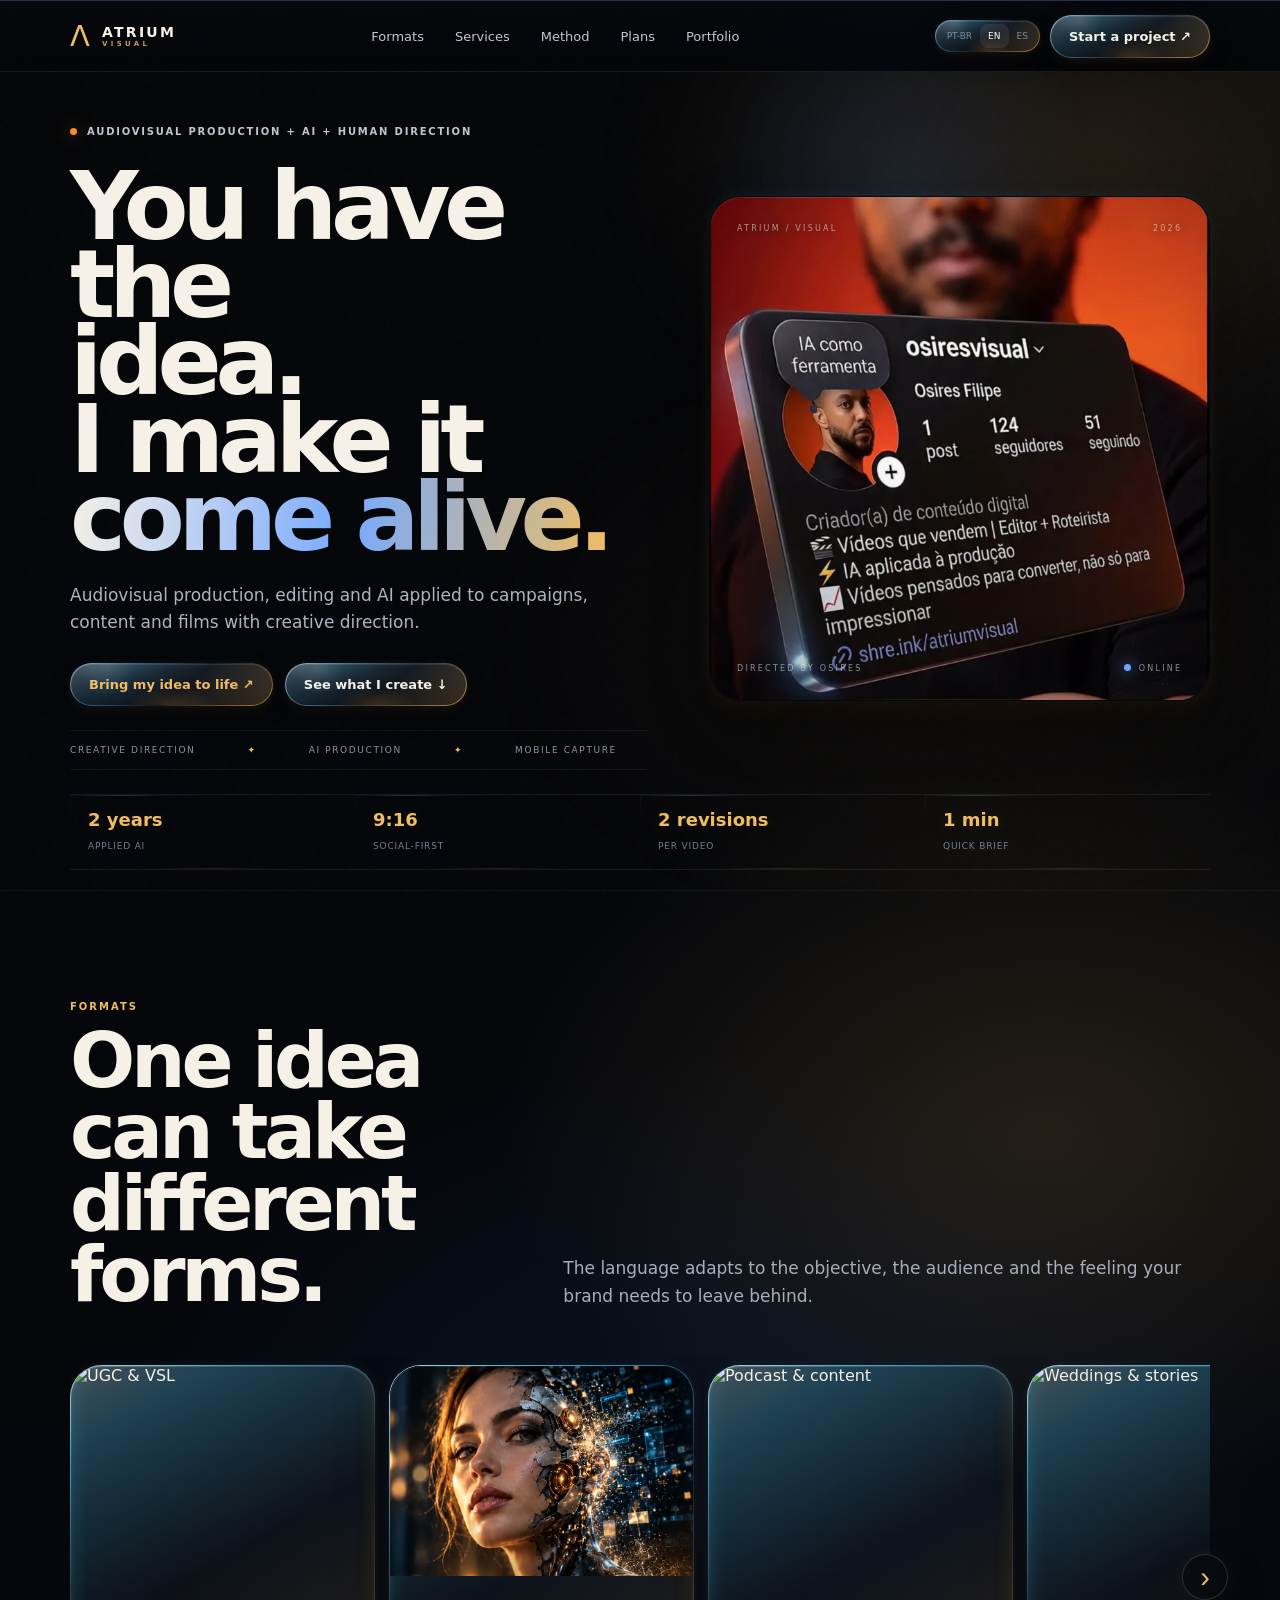
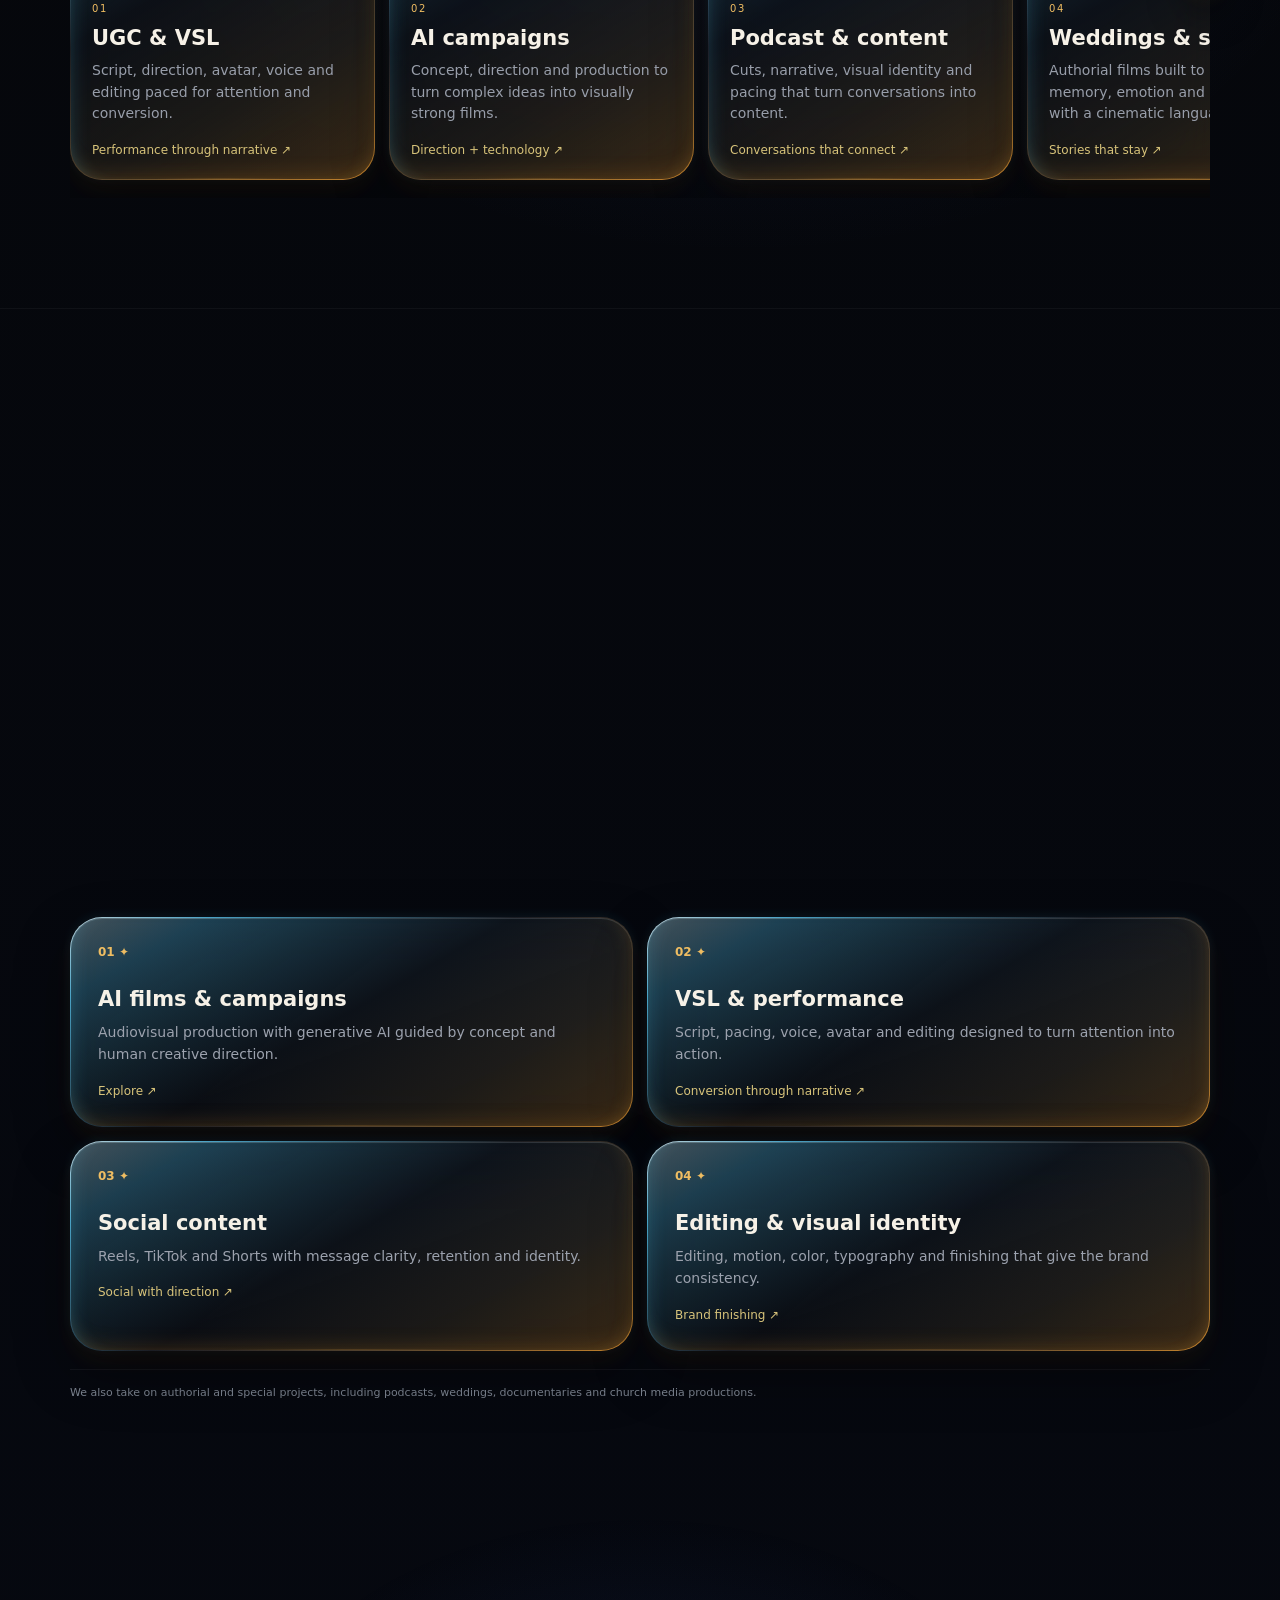
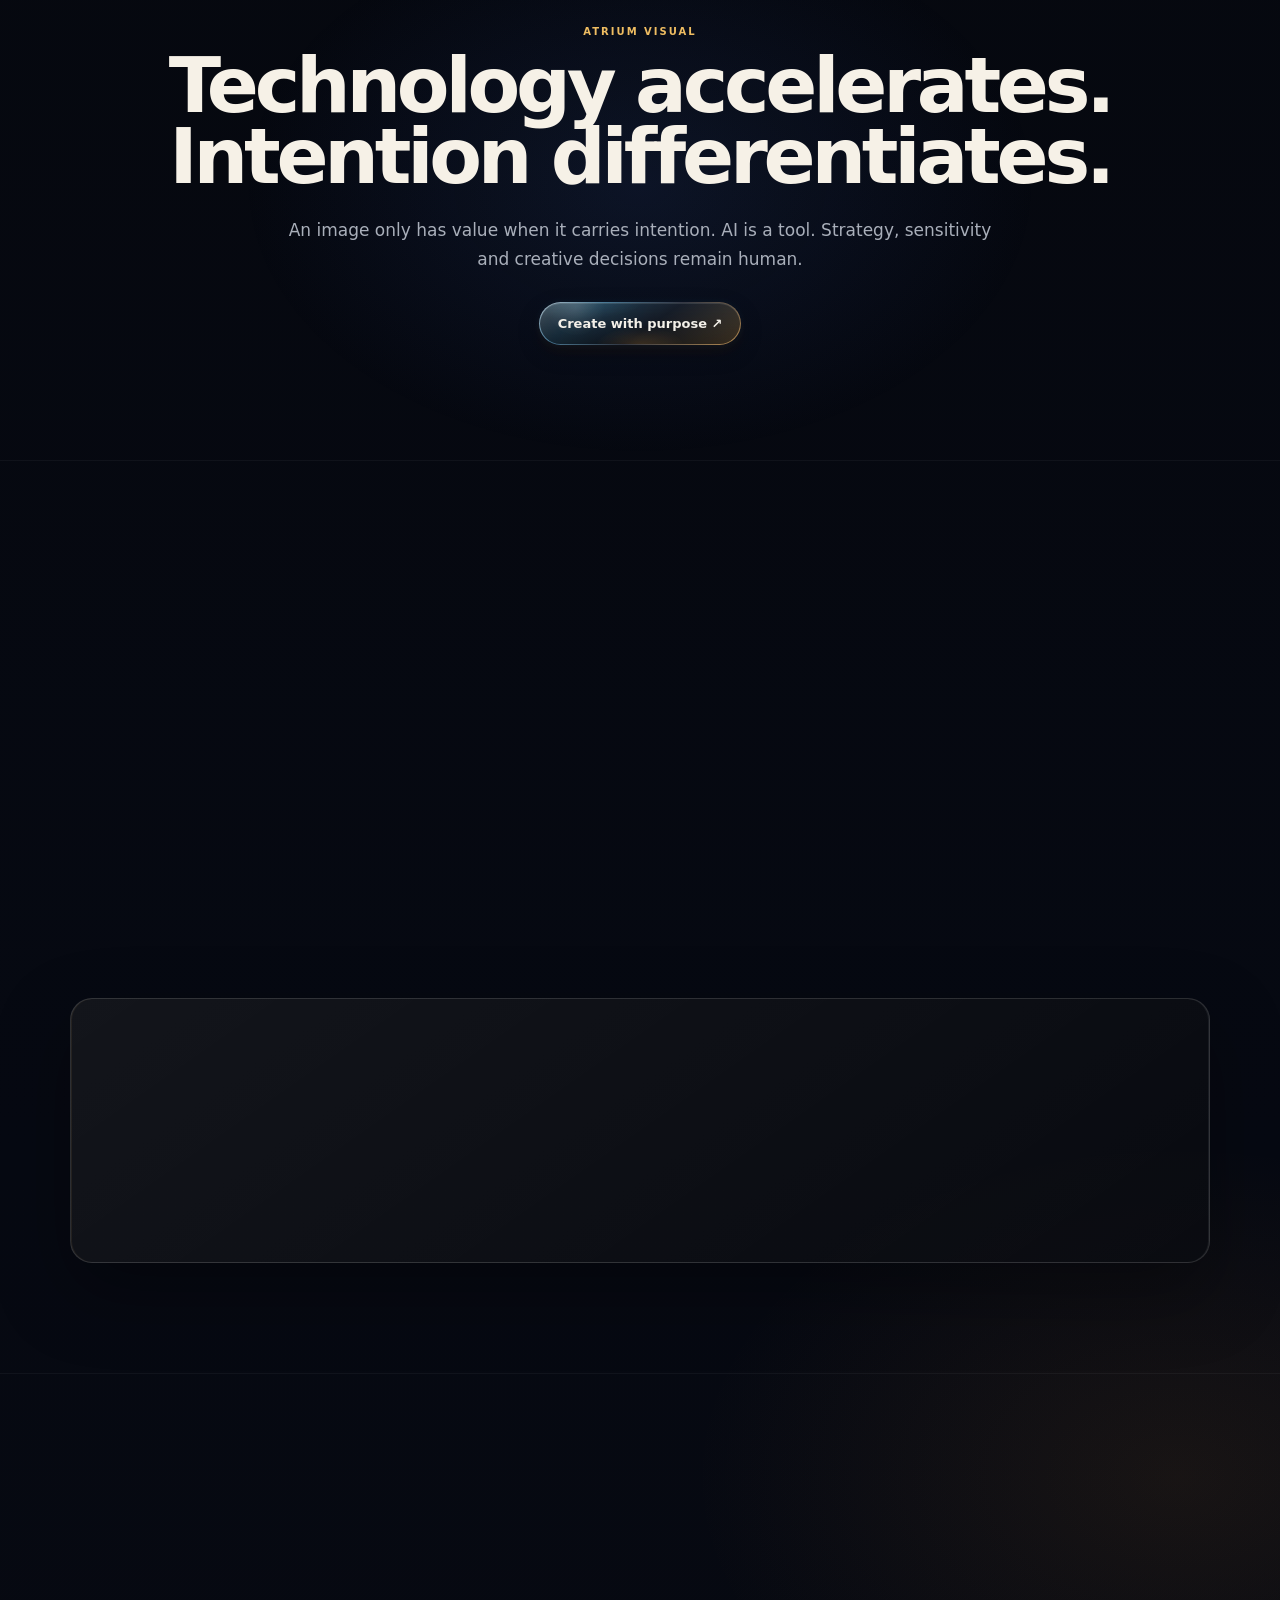
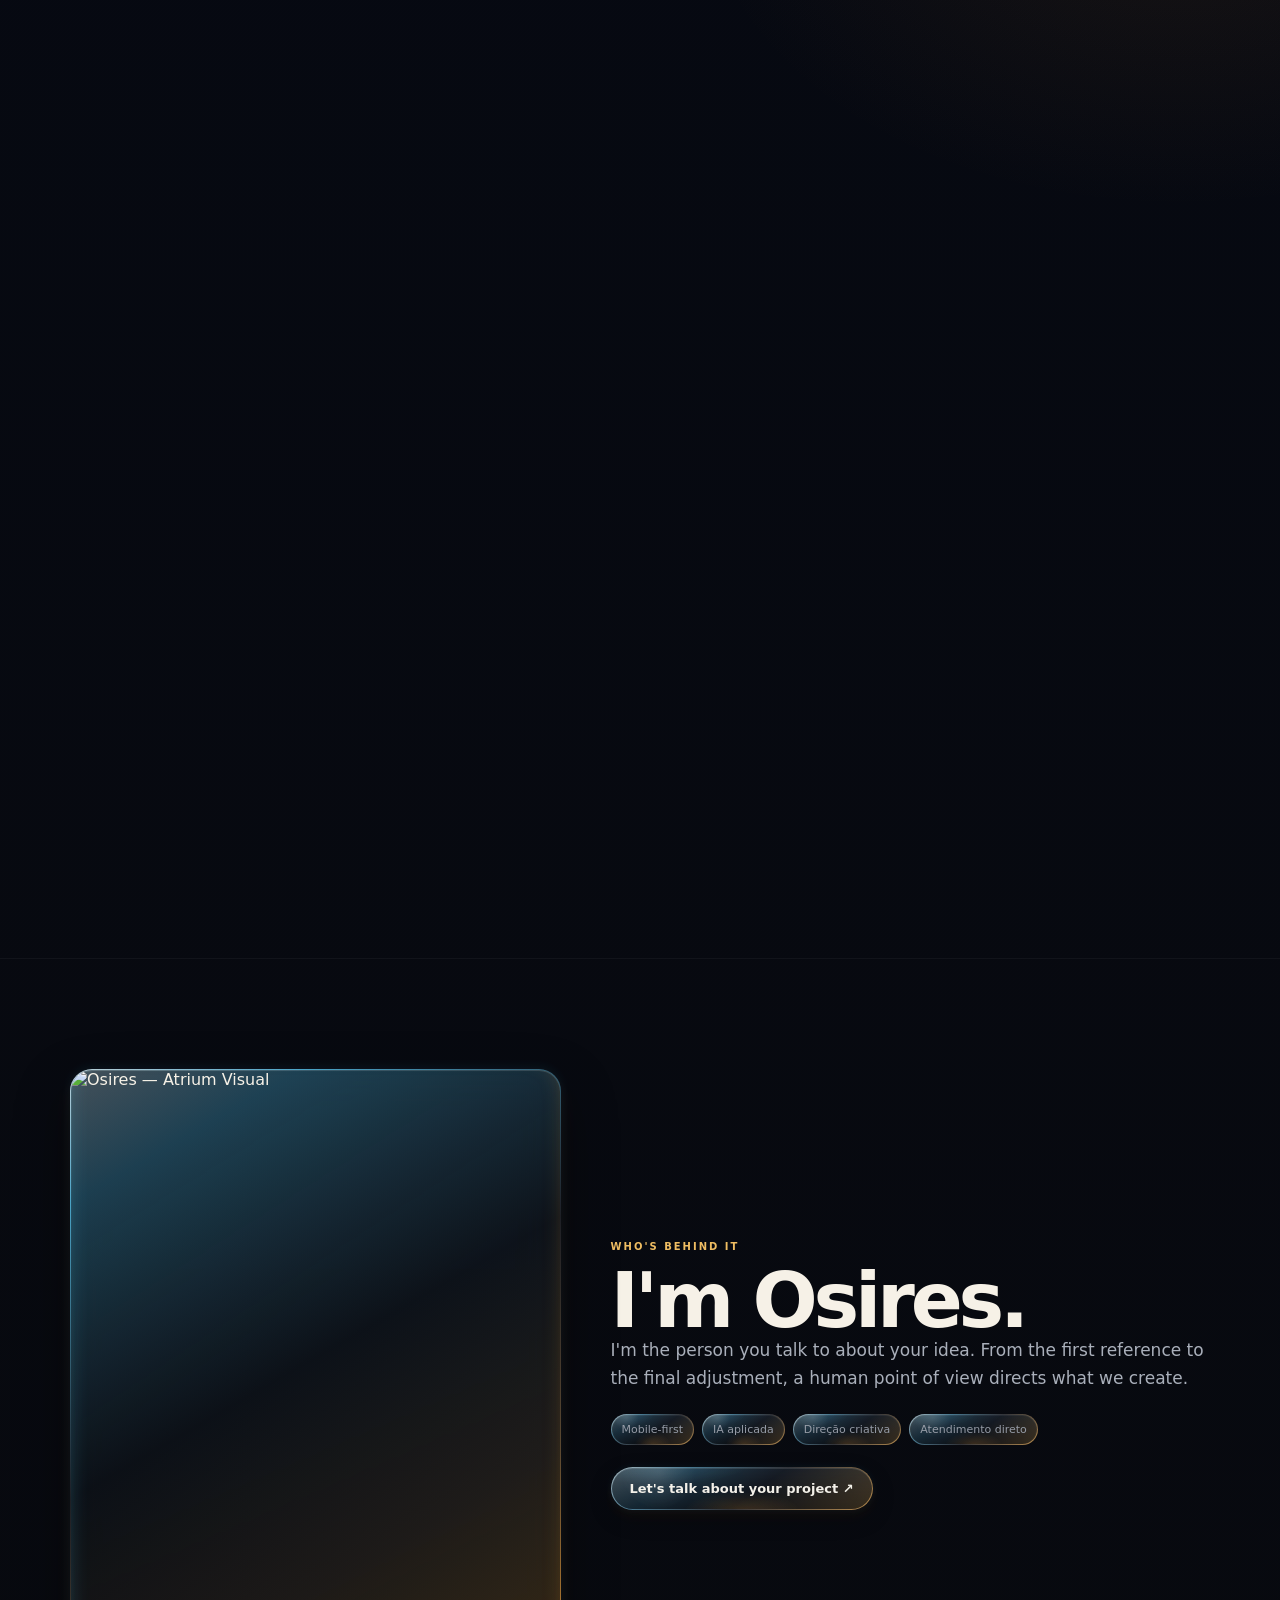
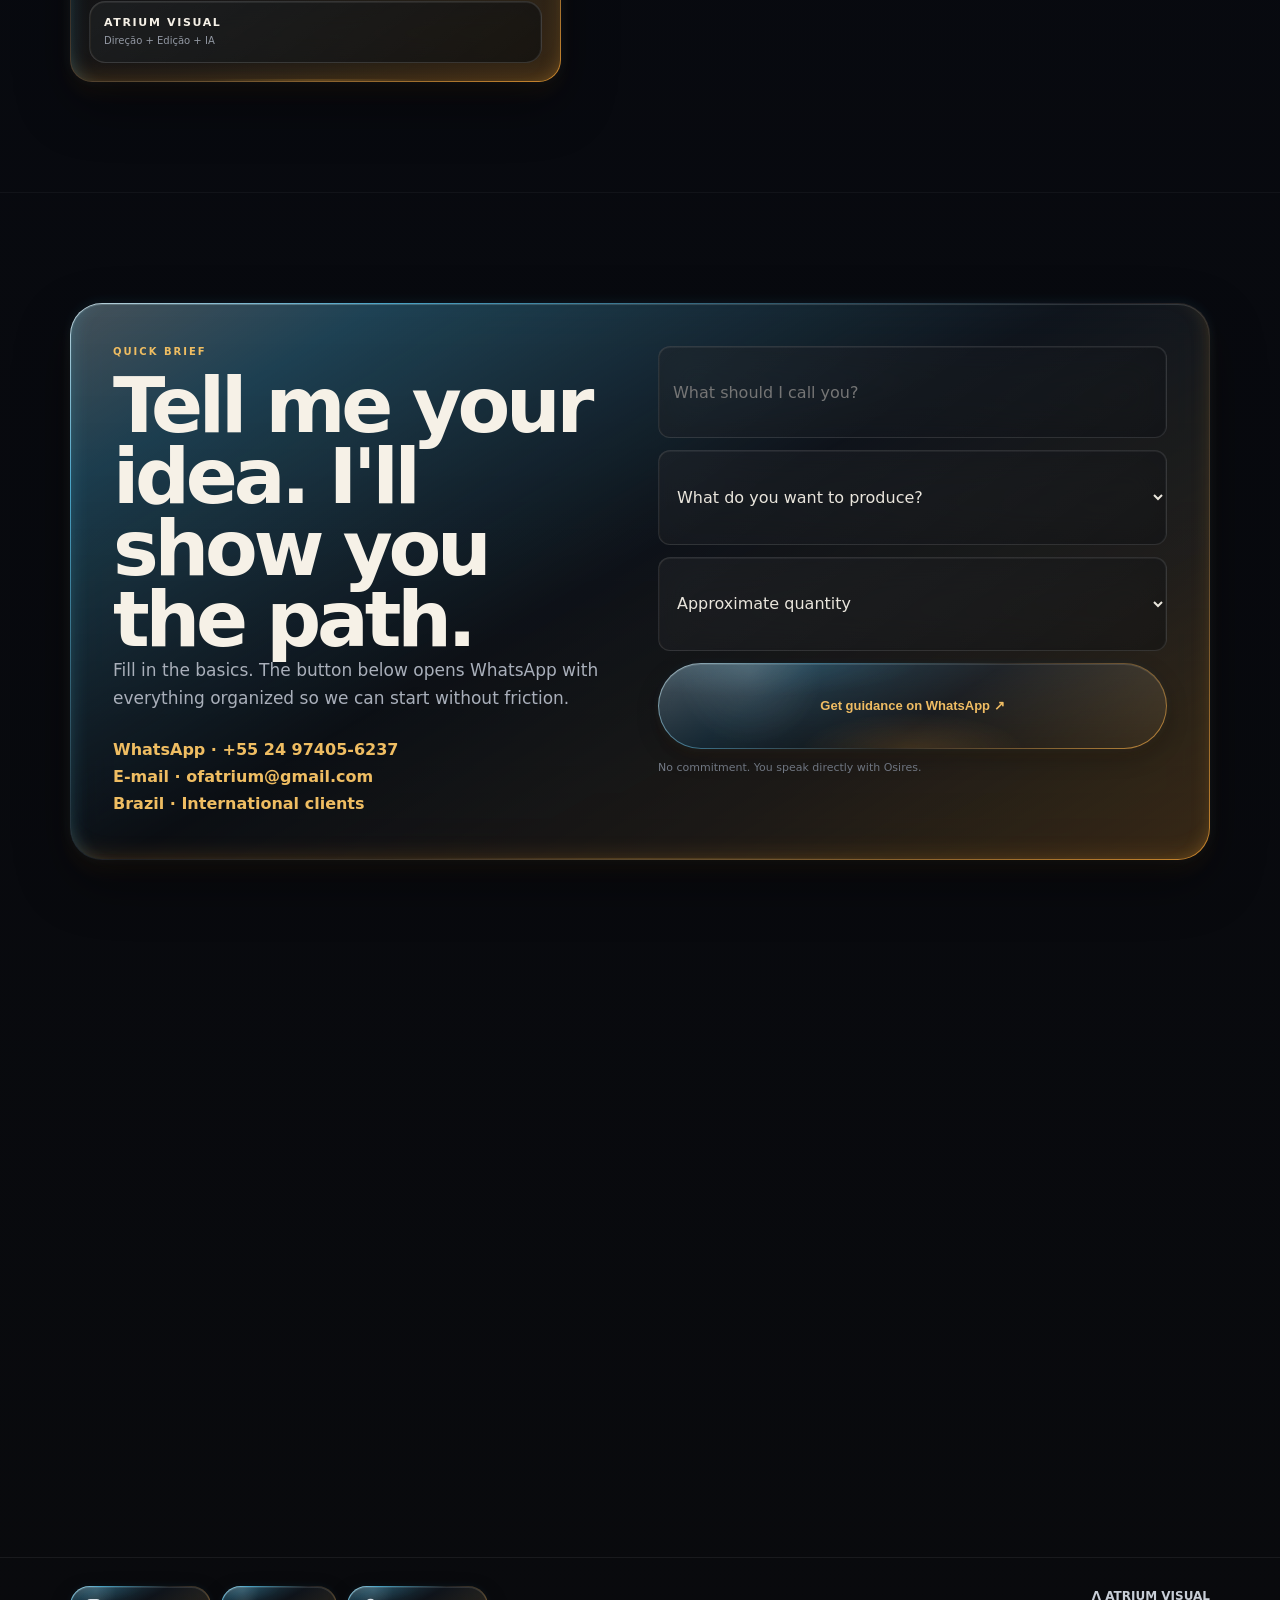
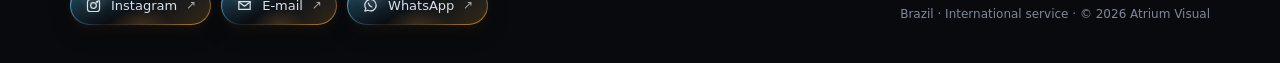
==== commit 5b23c11a: "Publish home and portfolio highlight loops" ====
--- a/en/index.html
+++ b/en/index.html
@@ -1209,9 +1209,30 @@
   .plan.featured .featured-label{flex-wrap:wrap}
 }
 
+
+/* HERO VIDEO LOOPS V13 */
+.hero-loop-card{background:#05070b!important;isolation:isolate}
+.hero-loop-video{position:absolute;inset:0;z-index:1;width:100%;height:100%;object-fit:cover;display:block;pointer-events:none;transform:translateZ(0)}
+.home-loop-video{object-position:center 44%}
+.highlights-loop-video{object-position:center center}
+.hero-loop-scrim{position:absolute;inset:0;z-index:2;pointer-events:none;background:linear-gradient(180deg,rgba(3,5,8,.10) 0%,rgba(3,5,8,0) 28%,rgba(3,5,8,.04) 68%,rgba(3,5,8,.24) 100%),linear-gradient(90deg,rgba(7,10,15,.08),transparent 23%,transparent 77%,rgba(7,10,15,.08))}
+.hero-loop-hud{z-index:4!important;pointer-events:none}
+.hero-loop-card .hudtop,.hero-loop-card .hudbottom{color:rgba(232,236,243,.58)!important;text-shadow:0 1px 9px rgba(0,0,0,.58)}
+.hero-loop-card .online:before{box-shadow:0 0 15px #6ca4ff,0 0 26px rgba(108,164,255,.42)}
+@media(max-width:760px){.home-loop-video{object-position:center 42%}}
+
 </style></head><body><div class="noise"></div><div class="cursor-light" id="cursorLight"></div>
 <header><div class="wrap nav"><a class="brand" href="#top"><span class="mark">Λ</span><span>ATRIUM<small>VISUAL</small></span></a><nav class="navlinks"><a href="#formatos">Formats</a><a href="#servicos">Services</a><a href="#metodo">Method</a><a href="#planos">Plans</a><a href="/portfolio/en/">Portfolio</a></nav><div class="header-actions"><div class="langs"><a class="" href="/">PT-BR</a><a class="active" href="/en/">EN</a><a class="" href="/es/">ES</a></div><a class="btn" href="https://wa.me/5524974056237" target="_blank" rel="noopener">Start a project ↗</a></div></div></header>
-<main id="top"><section class="hero"><div class="wrap"><div class="hero-grid"><div class="reveal in"><div class="kicker">AUDIOVISUAL PRODUCTION + AI + HUMAN DIRECTION</div><h1>You have the<br>idea.<br>I make it<br><span class="grad">come alive.</span></h1><p>Audiovisual production, editing and AI applied to campaigns, content and films with creative direction.</p><div class="hero-actions"><a class="btn primary" href="https://wa.me/5524974056237" target="_blank">Bring my idea to life ↗</a><a class="btn" href="/portfolio/en/">See what I create ↓</a></div><div class="home-capabilities"><div class="cap-track"><span>CREATIVE DIRECTION</span><span>AI PRODUCTION</span><span>MOBILE CAPTURE</span><span>VIDEO EDITING</span><span>MOTION DESIGN</span><span>SOUND DESIGN</span><span>SOCIAL CONTENT</span><span>DIGITAL CAMPAIGNS</span><span>CREATIVE DIRECTION</span><span>AI PRODUCTION</span><span>MOBILE CAPTURE</span><span>VIDEO EDITING</span><span>MOTION DESIGN</span><span>SOUND DESIGN</span><span>SOCIAL CONTENT</span><span>DIGITAL CAMPAIGNS</span></div></div></div><div class="hero-card glass refract reveal in" data-tilt><div class="hud"><div class="hudtop"><span>ATRIUM / VISUAL</span><span>2026</span></div><div class="hudcenter brand-motion"><div class="brand-symbol"><span class="brand-line"></span></div><div class="brand-idea"><strong>IDEA<i>→</i>EXPERIENCE</strong></div></div><div class="hudbottom"><span>DIRECTED BY OSIRES</span><span class="online">ONLINE</span></div></div></div></div><div class="stats stats-slim"><div class="stat reveal"><b>2 years</b><span>applied AI</span></div><div class="stat reveal"><b>9:16</b><span>social-first</span></div><div class="stat reveal"><b>2 revisions</b><span>per video</span></div><div class="stat reveal"><b>1 min</b><span>quick brief</span></div></div></div></section>
+<main id="top"><section class="hero"><div class="wrap"><div class="hero-grid"><div class="reveal in"><div class="kicker">AUDIOVISUAL PRODUCTION + AI + HUMAN DIRECTION</div><h1>You have the<br>idea.<br>I make it<br><span class="grad">come alive.</span></h1><p>Audiovisual production, editing and AI applied to campaigns, content and films with creative direction.</p><div class="hero-actions"><a class="btn primary" href="https://wa.me/5524974056237" target="_blank">Bring my idea to life ↗</a><a class="btn" href="/portfolio/en/">See what I create ↓</a></div><div class="home-capabilities"><div class="cap-track"><span>CREATIVE DIRECTION</span><span>AI PRODUCTION</span><span>MOBILE CAPTURE</span><span>VIDEO EDITING</span><span>MOTION DESIGN</span><span>SOUND DESIGN</span><span>SOCIAL CONTENT</span><span>DIGITAL CAMPAIGNS</span><span>CREATIVE DIRECTION</span><span>AI PRODUCTION</span><span>MOBILE CAPTURE</span><span>VIDEO EDITING</span><span>MOTION DESIGN</span><span>SOUND DESIGN</span><span>SOCIAL CONTENT</span><span>DIGITAL CAMPAIGNS</span></div></div></div><div class="hero-card glass refract reveal in hero-loop-card" data-tilt>
+  <video class="hero-loop-video home-loop-video" autoplay muted loop playsinline preload="metadata" poster="/assets/loops/Atrium_Home_Poster.webp" aria-hidden="true" tabindex="-1">
+    <source src="/assets/loops/Atrium_Home_Loop.mp4" type="video/mp4">
+  </video>
+  <div class="hero-loop-scrim"></div>
+  <div class="hud hero-loop-hud">
+    <div class="hudtop"><span>ATRIUM / VISUAL</span><span>2026</span></div>
+    <div class="hudbottom"><span>DIRECTED BY OSIRES</span><span class="online">ONLINE</span></div>
+  </div>
+</div></div><div class="stats stats-slim"><div class="stat reveal"><b>2 years</b><span>applied AI</span></div><div class="stat reveal"><b>9:16</b><span>social-first</span></div><div class="stat reveal"><b>2 revisions</b><span>per video</span></div><div class="stat reveal"><b>1 min</b><span>quick brief</span></div></div></div></section>
 <section class="section" id="formatos"><div class="wrap"><div class="head reveal"><div><div class="label">Formats</div><h2>One idea can take different forms.</h2></div><p>The language adapts to the objective, the audience and the feeling your brand needs to leave behind.</p></div><div class="home-catalog-shell"><button class="home-catalog-arrow prev" type="button" aria-label="Previous">‹</button><div class="formats home-catalog"><article class="format glass refract reveal" data-tilt><img src="https://atrium-visual.cmdiscipulos2023.chatgpt.site/ugc-scene.png" alt="UGC & VSL"><div class="format-copy"><span class="num">01</span><h3>UGC & VSL</h3><p>Script, direction, avatar, voice and editing paced for attention and conversion.</p><span class="more">Performance through narrative ↗</span></div></article><article class="format glass refract reveal" data-tilt><div class="ai-photo-wrap"><img class="ai-card-photo" src="/assets/atrium-campanhas-ia.webp" alt="Campanhas com IA — humano e tecnologia"></div><div class="format-copy"><span class="num">02</span><h3>AI campaigns</h3><p>Concept, direction and production to turn complex ideas into visually strong films.</p><span class="more">Direction + technology ↗</span></div></article><article class="format glass refract reveal" data-tilt><img src="https://atrium-visual.cmdiscipulos2023.chatgpt.site/podcast-scene.png" alt="Podcast & content"><div class="format-copy"><span class="num">03</span><h3>Podcast & content</h3><p>Cuts, narrative, visual identity and pacing that turn conversations into content.</p><span class="more">Conversations that connect ↗</span></div></article><article class="format glass refract reveal" data-tilt><img src="https://atrium-visual.cmdiscipulos2023.chatgpt.site/wedding-scene.png" alt="Weddings & stories"><div class="format-copy"><span class="num">04</span><h3>Weddings & stories</h3><p>Authorial films built to preserve memory, emotion and atmosphere with a cinematic language.</p><span class="more">Stories that stay ↗</span></div></article></div><button class="home-catalog-arrow next" type="button" aria-label="Next">›</button></div></div></section>
 <section class="section" id="servicos"><div class="wrap"><div class="head reveal"><div><div class="label">Services</div><h2>Strategy, creation and finishing in one workflow.</h2></div><p>Technology accelerates. Direction organizes the idea, defines the language and leads execution.</p></div><div class="services services-core"><div class="service glass refract reveal" data-tilt><b>01 ✦</b><h3>AI films & campaigns</h3><p>Audiovisual production with generative AI guided by concept and human creative direction.</p><a href="https://wa.me/5524974056237" target="_blank">Explore ↗</a></div><div class="service glass refract reveal" data-tilt><b>02 ✦</b><h3>VSL & performance</h3><p>Script, pacing, voice, avatar and editing designed to turn attention into action.</p><a href="https://wa.me/5524974056237" target="_blank">Conversion through narrative ↗</a></div><div class="service glass refract reveal" data-tilt><b>03 ✦</b><h3>Social content</h3><p>Reels, TikTok and Shorts with message clarity, retention and identity.</p><a href="https://wa.me/5524974056237" target="_blank">Social with direction ↗</a></div><div class="service glass refract reveal" data-tilt><b>04 ✦</b><h3>Editing & visual identity</h3><p>Editing, motion, color, typography and finishing that give the brand consistency.</p><a href="https://wa.me/5524974056237" target="_blank">Brand finishing ↗</a></div></div><div class="special-note reveal">We also take on authorial and special projects, including podcasts, weddings, documentaries and church media productions.</div></div></section>
 <section class="statement"><div class="wrap reveal"><div class="label">ATRIUM VISUAL</div><h2>Technology accelerates. Intention differentiates.</h2><p>An image only has value when it carries intention. AI is a tool. Strategy, sensitivity and creative decisions remain human.</p><a class="btn" href="https://wa.me/5524974056237" target="_blank">Create with purpose ↗</a></div></section>
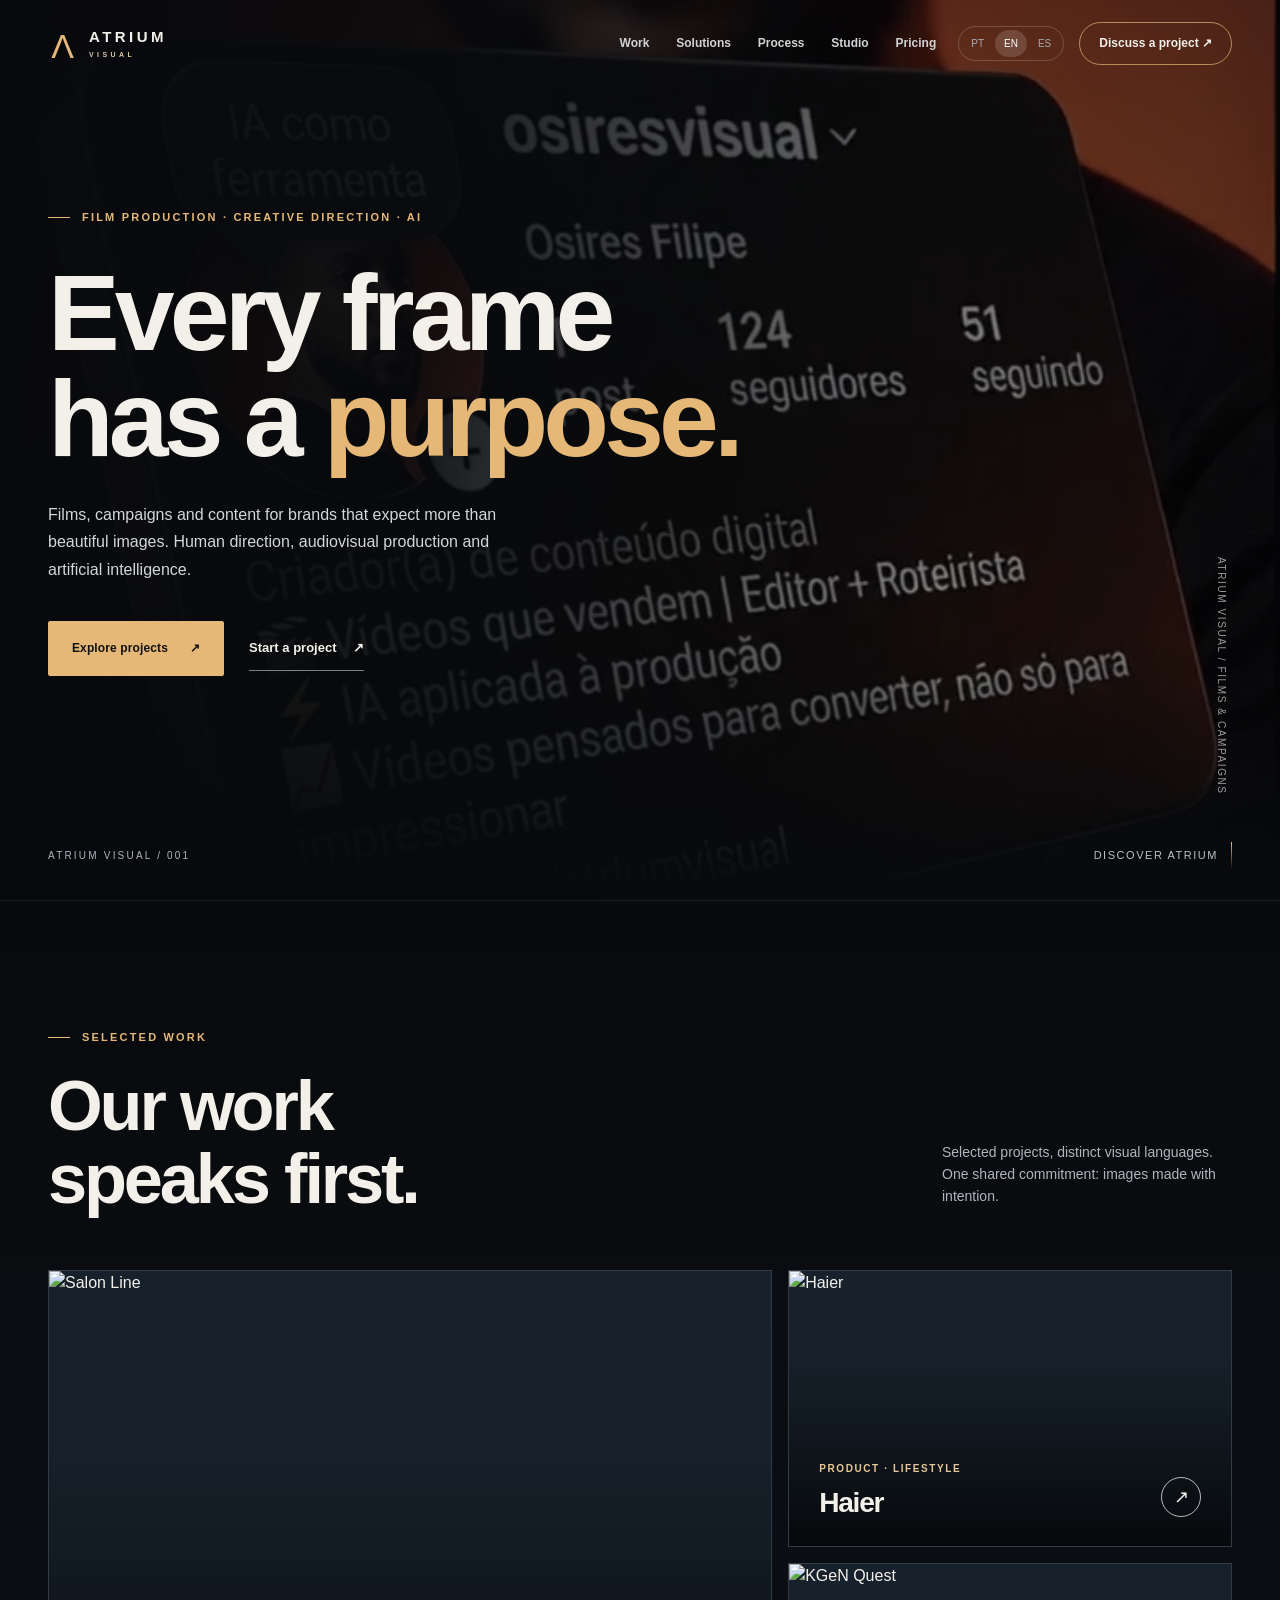
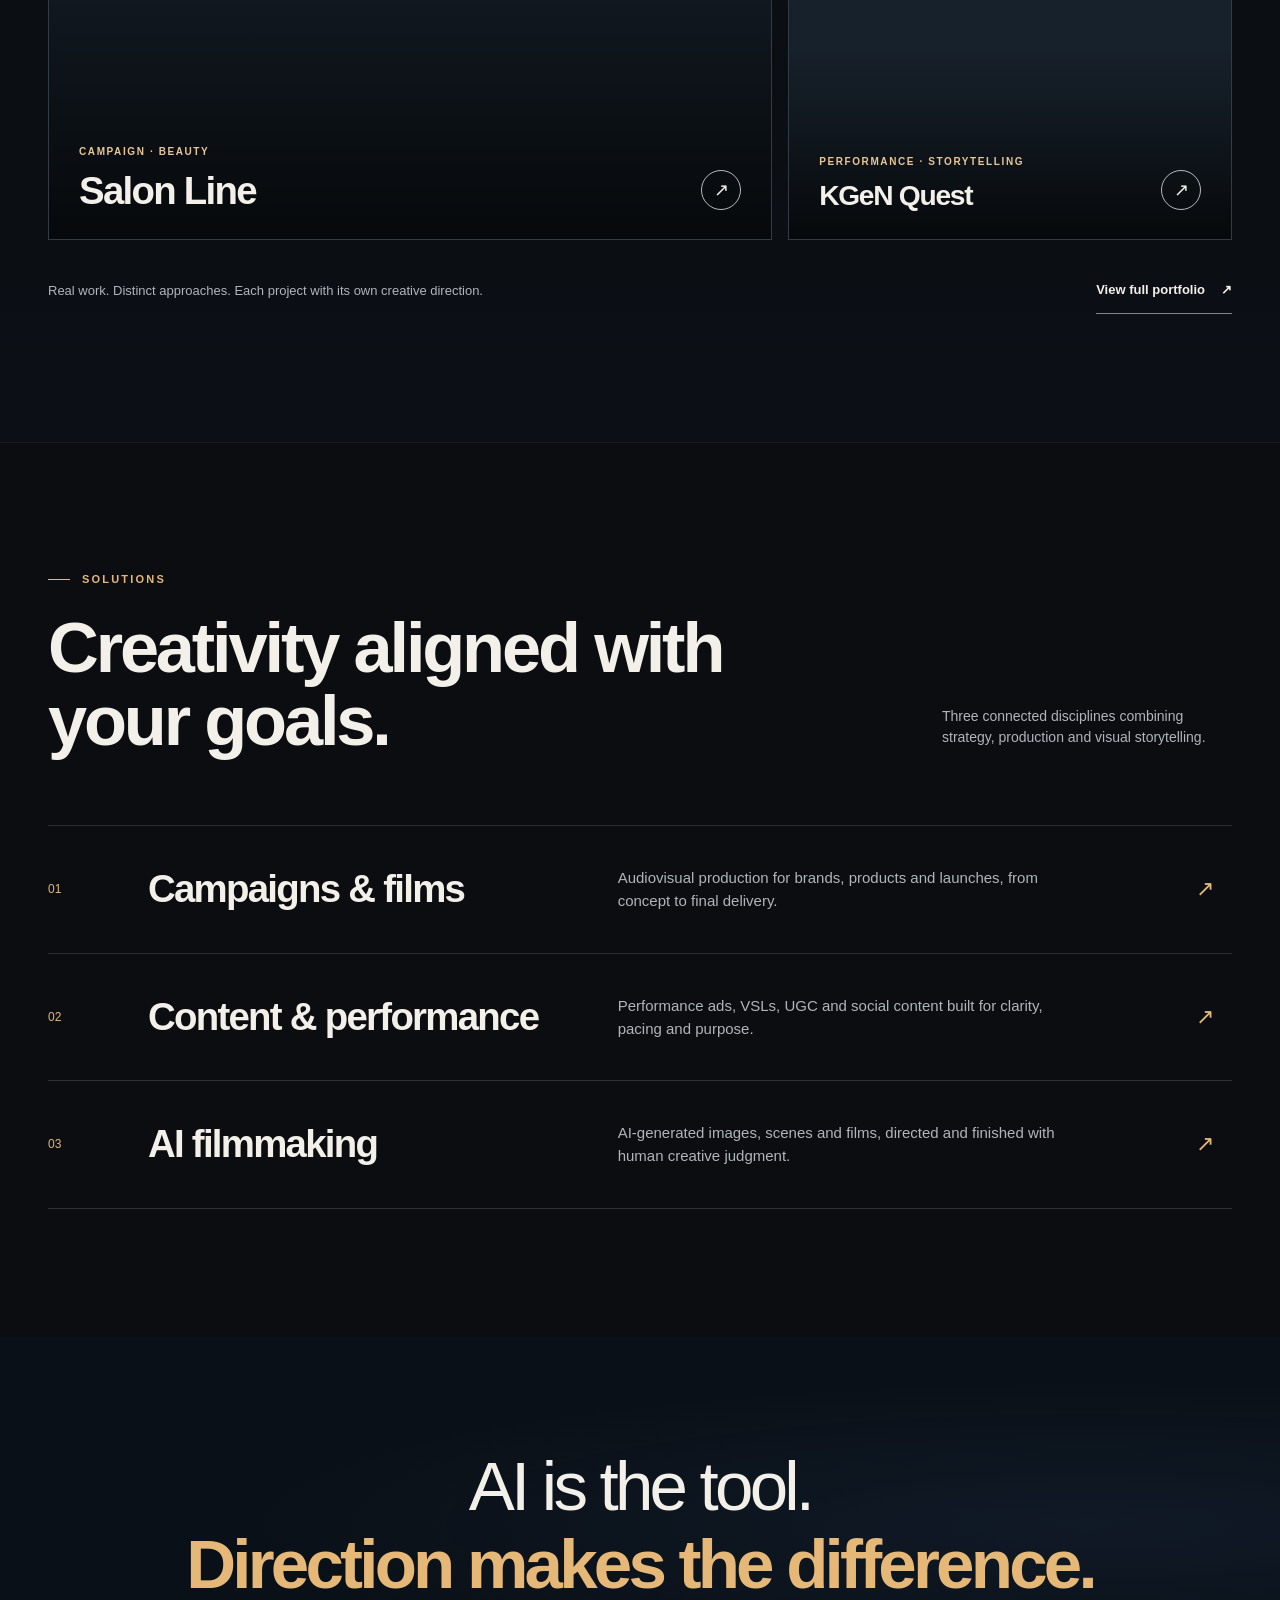
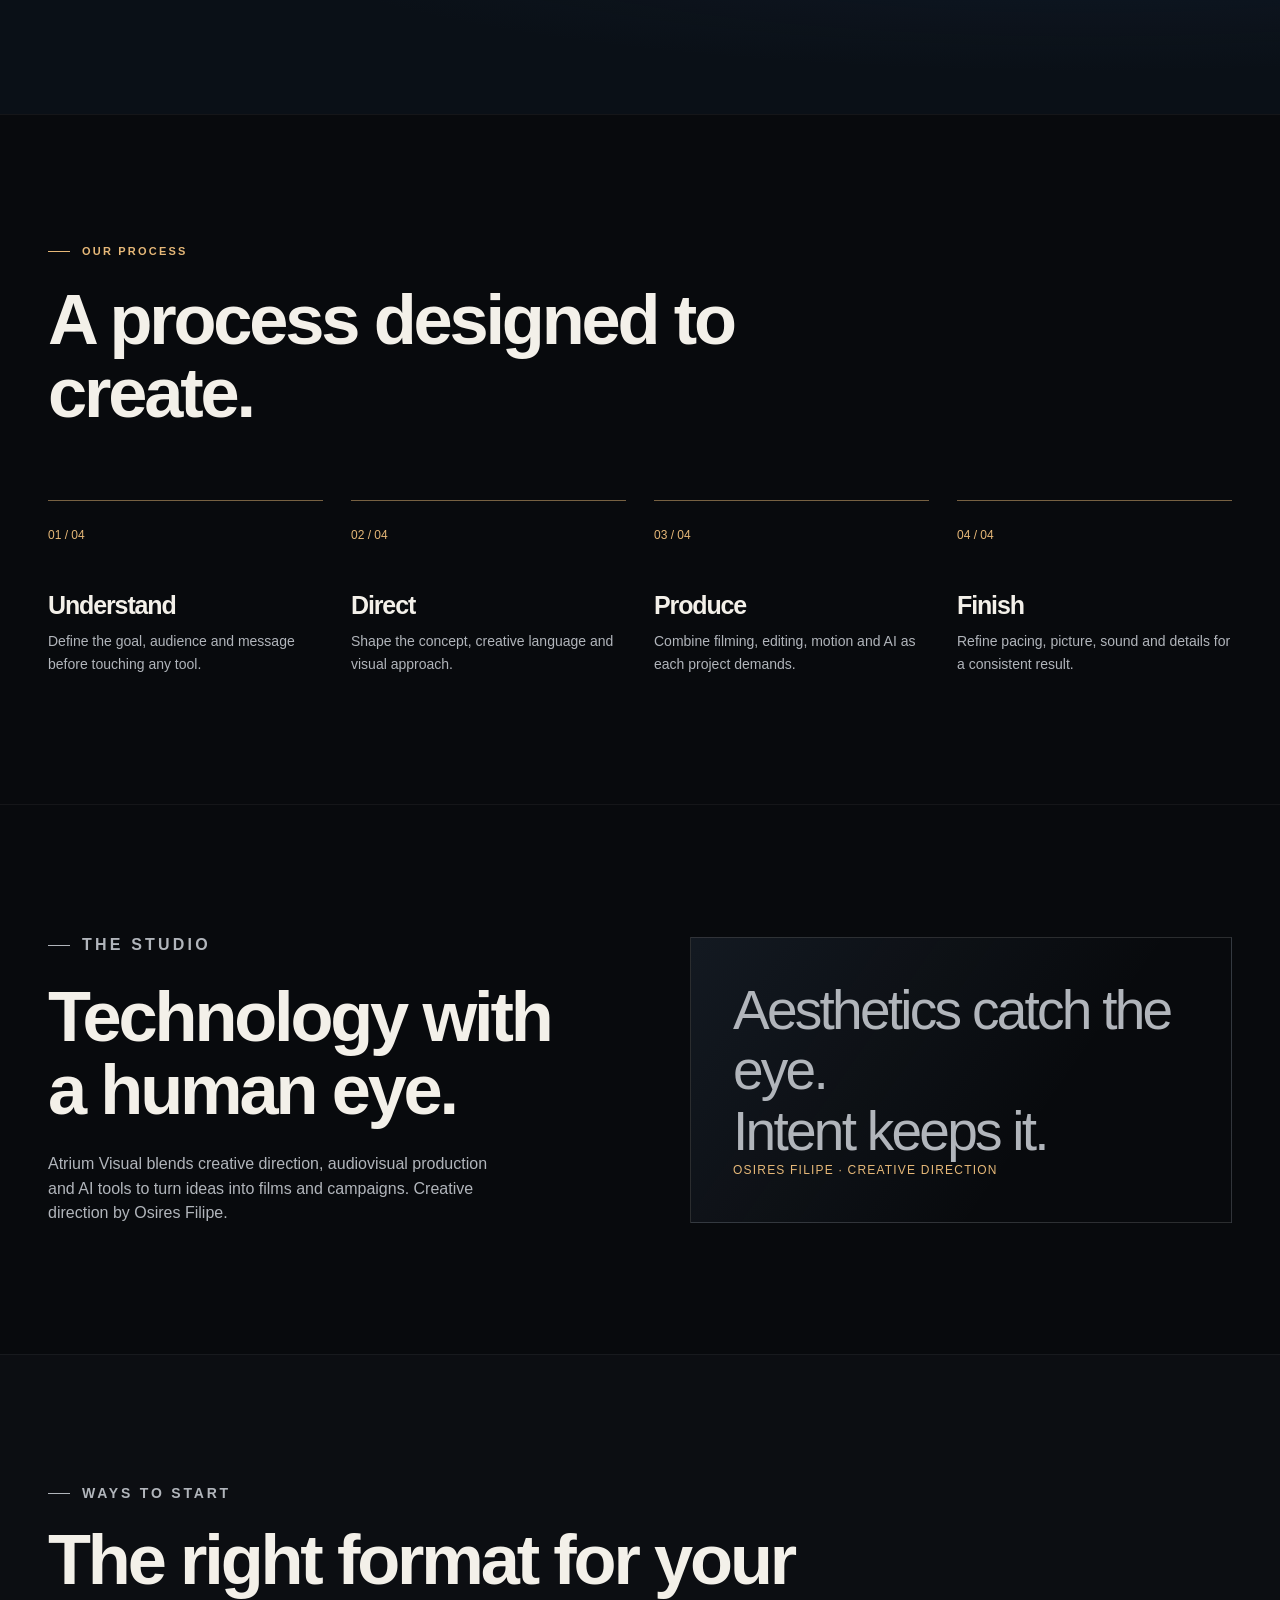
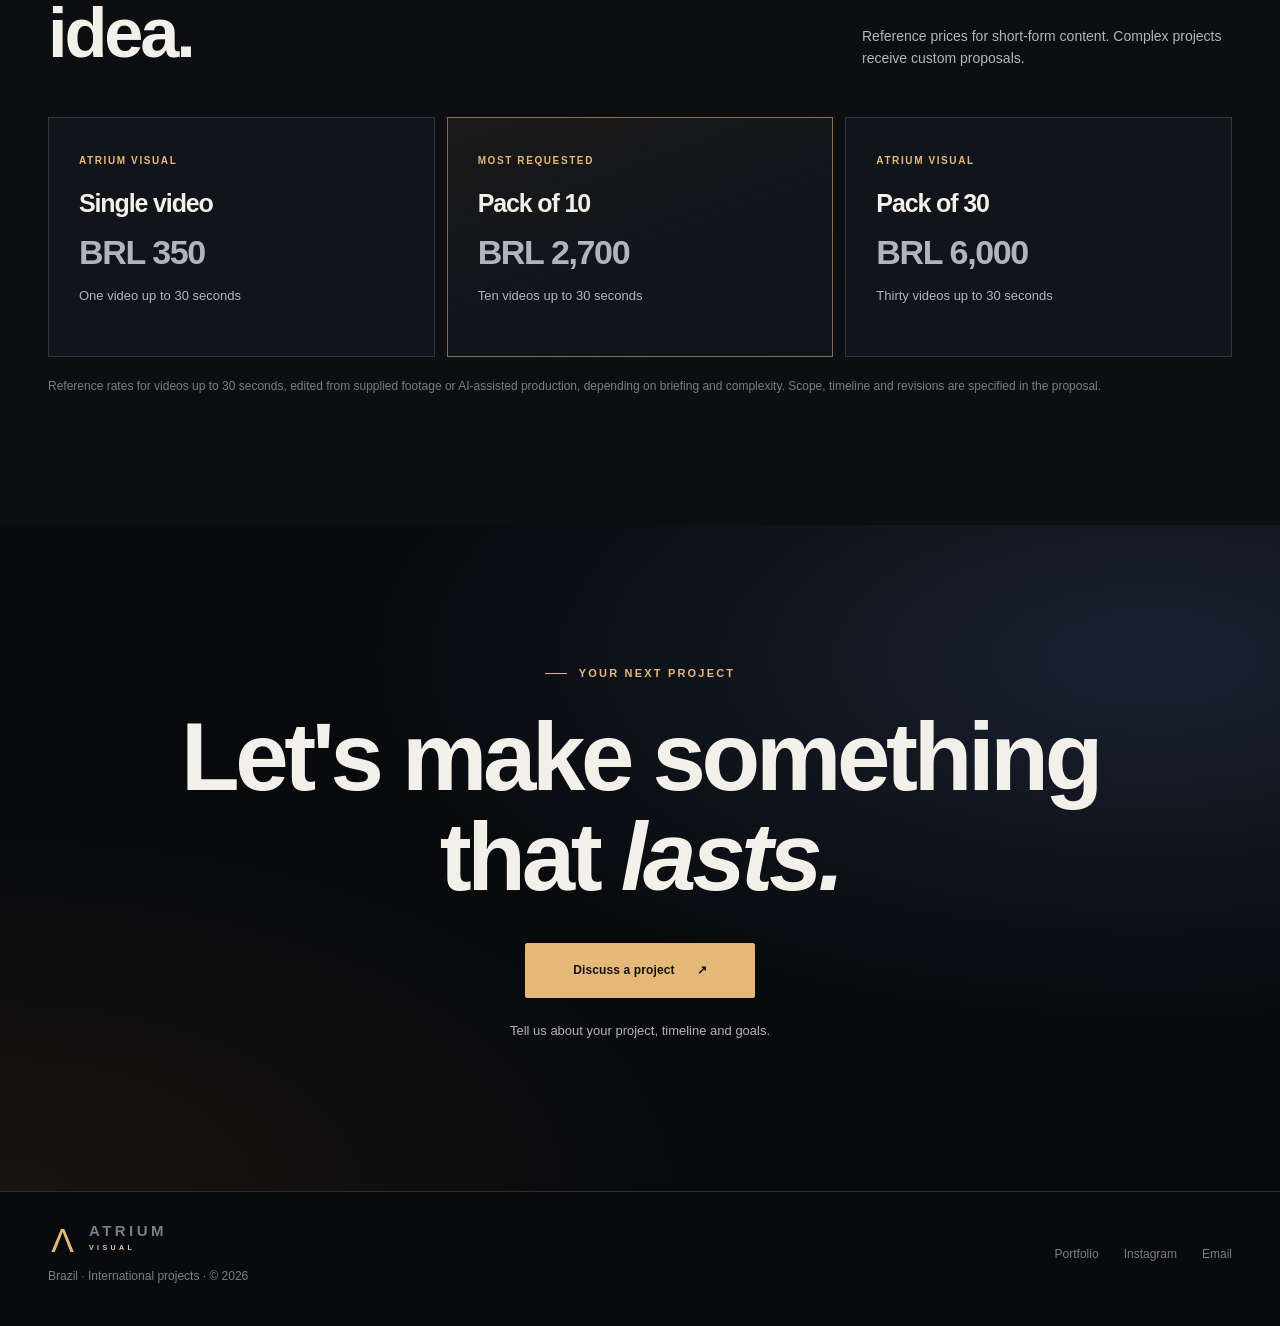
==== commit b29dfa3b: "Redesign EN homepage as cinematic editorial experience" ====
--- a/en/index.html
+++ b/en/index.html
@@ -1,1280 +1,80 @@
-<!doctype html><html lang="en"><head><meta charset="utf-8"><meta name="viewport" content="width=device-width,initial-scale=1,viewport-fit=cover"><title>Atrium Visual — Editing, AI & Creative Direction</title><meta name="description" content="Editing, AI and creative direction for UGC, VSL, Reels, weddings, branded content and campaigns.">
-<style>
-:root{--bg:#050608;--text:#f6f1e7;--muted:#a9afbb;--line:rgba(255,255,255,.11);--gold:#efbd62;--orange:#ff8a24;--blue:#78aaff;--max:1140px}
-*{box-sizing:border-box}html{scroll-behavior:smooth}body{margin:0;background:
-radial-gradient(980px 650px at 76% 16%,rgba(45,91,194,.17),transparent 62%),
-radial-gradient(760px 540px at 98% 58%,rgba(183,108,33,.10),transparent 65%),
-linear-gradient(180deg,#050608 0%,#060912 56%,#090a0d 100%);color:var(--text);font-family:Inter,ui-sans-serif,system-ui,-apple-system,BlinkMacSystemFont,"Segoe UI",sans-serif;overflow-x:hidden}
-a{color:inherit;text-decoration:none}img{max-width:100%;display:block}.wrap{width:min(var(--max),calc(100% - 40px));margin:auto}.noise{position:fixed;inset:0;z-index:0;pointer-events:none;opacity:.021;background-image:url("data:image/svg+xml,%3Csvg viewBox='0 0 160 160' xmlns='http://www.w3.org/2000/svg'%3E%3Cfilter id='n'%3E%3CfeTurbulence type='fractalNoise' baseFrequency='.9' numOctaves='3' stitchTiles='stitch'/%3E%3C/filter%3E%3Crect width='100%25' height='100%25' filter='url(%23n)' opacity='.75'/%3E%3C/svg%3E")}.cursor-light{position:fixed;width:430px;height:430px;border-radius:50%;background:radial-gradient(circle,rgba(82,139,255,.12),transparent 66%);pointer-events:none;z-index:0;transform:translate(-50%,-50%);left:70%;top:20%;will-change:left,top}
-header,main,footer{position:relative;z-index:2}header{position:sticky;top:0;z-index:80;background:rgba(5,6,8,.76);backdrop-filter:blur(22px) saturate(130%);-webkit-backdrop-filter:blur(22px) saturate(130%);border-top:1px solid rgba(120,170,255,.28);border-bottom:1px solid rgba(255,255,255,.055)}.nav{height:70px;display:flex;align-items:center;justify-content:space-between;gap:20px}.brand{display:flex;align-items:center;gap:10px;font-size:14px;font-weight:900;letter-spacing:.16em}.mark{font-size:29px;color:var(--gold);font-weight:400}.brand small{display:block;font-size:7px;letter-spacing:.47em;color:#c99d53}.navlinks{display:flex;gap:31px;color:#c4c7ce;font-size:13px}.navlinks a{transition:.25s}.navlinks a:hover{color:#fff;transform:translateY(-2px)}.header-actions{display:flex;align-items:center;gap:10px}.langs{display:flex;padding:3px;border-radius:11px;border:1px solid rgba(255,255,255,.09);background:rgba(255,255,255,.025)}.langs a{font-size:9px;padding:7px 8px;border-radius:8px;color:#7e8591}.langs a.active{color:#fff;background:rgba(255,255,255,.08)}.btn{display:inline-flex;align-items:center;justify-content:center;gap:9px;padding:13px 18px;border-radius:14px;border:1px solid rgba(255,255,255,.12);background:linear-gradient(145deg,rgba(255,255,255,.075),rgba(255,255,255,.018));backdrop-filter:blur(14px);-webkit-backdrop-filter:blur(14px);font-size:13px;font-weight:800;transition:.3s cubic-bezier(.2,.8,.2,1)}.btn:hover{transform:translateY(-2px);border-color:rgba(120,170,255,.38);box-shadow:0 20px 45px rgba(0,0,0,.23)}.btn.primary{background:#f5f0e7;color:#090b0f;border-color:#f5f0e7}
-.hero{min-height:690px;padding:54px 0 20px;display:grid;align-items:center}.hero-grid{display:grid;grid-template-columns:1.07fr .93fr;gap:62px;align-items:center}.kicker{display:flex;align-items:center;gap:10px;color:#c1c5ce;font-size:10px;font-weight:900;letter-spacing:.18em;text-transform:uppercase}.kicker:before{content:"";width:7px;height:7px;background:var(--orange);border-radius:50%;box-shadow:0 0 18px rgba(255,138,36,.55)}h1,h2,h3,p{margin-top:0}.hero h1{font-size:clamp(61px,7.4vw,99px);line-height:.82;letter-spacing:-.067em;margin:31px 0 26px}.grad{background:linear-gradient(96deg,#f6f1e7 0%,#78aaff 52%,#efbd62 100%);-webkit-background-clip:text;background-clip:text;color:transparent}.hero p{max-width:640px;color:#b7bbc4;font-size:18px;line-height:1.56}.hero-actions{display:flex;flex-wrap:wrap;gap:12px;margin-top:27px}.clients{display:flex;flex-wrap:wrap;gap:9px;margin-top:22px}.pill{border:1px solid rgba(255,255,255,.1);border-radius:999px;background:rgba(255,255,255,.018);padding:8px 12px;color:#878e9a;font-size:10px;letter-spacing:.11em;text-transform:uppercase}
-.glass{border:1px solid rgba(255,255,255,.115);background:linear-gradient(145deg,rgba(255,255,255,.082),rgba(255,255,255,.017));backdrop-filter:blur(22px) saturate(125%);-webkit-backdrop-filter:blur(22px) saturate(125%);box-shadow:inset 0 1px 0 rgba(255,255,255,.065),0 30px 75px rgba(0,0,0,.24)}
-.refract{position:relative;overflow:hidden;transform-style:preserve-3d;will-change:transform}.refract:before{content:"";position:absolute;z-index:8;pointer-events:none;inset:-60%;background:linear-gradient(108deg,transparent 44%,rgba(255,255,255,.13) 49.5%,rgba(110,168,255,.08) 51%,transparent 56%);transform:translate3d(calc(var(--mx,0)*1px),calc(var(--my,0)*1px),0) rotate(18deg);opacity:.34;transition:opacity .3s}.refract:hover:before{opacity:.75}
-.hero-card{height:505px;border-radius:39px;background:radial-gradient(350px 300px at 77% 42%,rgba(53,101,218,.28),transparent 65%),radial-gradient(290px 300px at 13% 85%,rgba(190,116,37,.16),transparent 64%),linear-gradient(145deg,rgba(255,255,255,.07),rgba(255,255,255,.012));}.hud{position:absolute;inset:27px;z-index:3;display:flex;flex-direction:column;justify-content:space-between}.hudtop,.hudbottom{display:flex;justify-content:space-between;color:#777f8d;font-size:8px;letter-spacing:.28em}.hudcenter{text-align:center}.hudcenter small{font-size:8px;letter-spacing:.4em;color:#929aa7}.hudcenter strong{display:block;font-size:59px;line-height:.9;letter-spacing:-.055em;margin:19px 0}.hudcenter i{font-style:normal;color:var(--gold);font-size:43px}.online:before{content:"";display:inline-block;width:7px;height:7px;background:#6da4ff;border-radius:50%;margin-right:8px;box-shadow:0 0 15px #6da4ff}
-.stats{display:grid;grid-template-columns:repeat(4,1fr);gap:12px;margin-top:21px}.stat{border-radius:17px;padding:17px;transition:border-color .3s,box-shadow .3s}.stat:hover{border-color:rgba(120,170,255,.32);box-shadow:inset 0 1px 0 rgba(255,255,255,.075),0 28px 58px rgba(0,0,0,.25)}.stat b{display:block;font-size:20px}.stat span{font-size:10px;color:#848b97}
-.section{padding:110px 0;border-top:1px solid rgba(255,255,255,.045)}.head{display:grid;grid-template-columns:.82fr 1.18fr;gap:44px;align-items:end;margin-bottom:46px}.label{color:var(--gold);font-size:10px;letter-spacing:.2em;text-transform:uppercase;font-weight:900}.head h2,.statement h2,.about h2,.brief h2,.cta h2{font-size:clamp(46px,6vw,78px);line-height:.93;letter-spacing:-.055em;margin:13px 0 0}.head p{font-size:17px;line-height:1.66;color:#a8aeba;margin:0}.formats{display:grid;grid-template-columns:repeat(4,1fr);gap:14px}.format,.service,.plan,.step,.brief-box,.cta-box,.portrait{border-radius:22px;transition:border-color .35s,box-shadow .35s,background .35s}.format:hover,.service:hover,.plan:hover{border-color:rgba(120,170,255,.31);box-shadow:inset 0 1px 0 rgba(255,255,255,.08),0 38px 78px rgba(0,0,0,.28)}.format{overflow:hidden}.format img,.ai-box{width:100%;height:210px;object-fit:cover}.ai-box{display:grid;place-items:center;font-size:58px;font-weight:900;color:#c7d9ff;background:radial-gradient(circle at 70% 30%,rgba(57,99,204,.42),transparent 43%),linear-gradient(145deg,#141821,#0a0c0f)}.format-copy{padding:21px}.format-copy .num{font-size:10px;color:var(--gold);letter-spacing:.17em}.format h3{font-size:21px;margin:10px 0}.format p{font-size:14px;line-height:1.55;color:#989eaa}.more{font-size:12px;color:#d7c37a}.services{display:grid;grid-template-columns:repeat(3,1fr);gap:14px}.service{padding:27px}.service b{display:block;color:var(--gold);font-size:12px;margin-bottom:28px}.service h3{font-size:21px;margin-bottom:10px}.service p{font-size:14px;line-height:1.6;color:#9ca2ae}.service a{font-size:12px;color:#d8c47b}.statement{padding:115px 0;text-align:center;background:radial-gradient(560px 380px at 50% 50%,rgba(64,105,203,.12),transparent 71%)}.statement p{max-width:720px;margin:24px auto 28px;font-size:17px;line-height:1.68;color:#a9afba}.method{display:grid;grid-template-columns:repeat(4,1fr);border-radius:22px;overflow:hidden;border:1px solid rgba(255,255,255,.16);background:linear-gradient(145deg,rgba(255,255,255,.085),rgba(255,255,255,.025));gap:1px;box-shadow:inset 0 1px 0 rgba(255,255,255,.07),0 28px 72px rgba(0,0,0,.24)}.step{border-radius:0;padding:30px 28px;min-height:235px;position:relative;background:linear-gradient(155deg,rgba(255,255,255,.105),rgba(255,255,255,.025));backdrop-filter:blur(22px) saturate(125%);-webkit-backdrop-filter:blur(22px) saturate(125%);transition:background .35s,border-color .35s,box-shadow .35s}.step:after{content:"";position:absolute;inset:0;pointer-events:none;background:radial-gradient(260px 150px at 22% 0%,rgba(119,169,255,.12),transparent 68%),linear-gradient(120deg,rgba(255,255,255,.05),transparent 38%);opacity:.9}.step:hover{background:linear-gradient(155deg,rgba(255,255,255,.15),rgba(255,255,255,.035));box-shadow:inset 0 1px 0 rgba(255,255,255,.09),0 24px 50px rgba(0,0,0,.22)}.step>*{position:relative;z-index:2}.step strong{font-size:50px;color:rgba(120,170,255,.34);text-shadow:0 0 26px rgba(80,135,255,.14);letter-spacing:-.04em}.step h3{font-size:21px;margin:34px 0 10px;color:#f1eee7}.step p{font-size:14px;color:#b7bdc8;line-height:1.5}.step em{display:block;margin-top:24px;color:#8f98a6;font-size:10px;letter-spacing:.17em;text-transform:uppercase;font-style:normal}.plans{display:grid;grid-template-columns:repeat(4,1fr);gap:14px}.plan{padding:26px;min-height:355px}.plan.featured{border-color:rgba(239,189,98,.34);background:linear-gradient(160deg,rgba(239,189,98,.11),rgba(255,255,255,.019))}.plan small{color:var(--gold);font-size:9px;letter-spacing:.13em;text-transform:uppercase}.plan h3{font-size:21px;margin:12px 0}.price{font-size:34px;font-weight:900;margin:18px 0}.plan p,.plan li{font-size:13px;line-height:1.65;color:#999faa}.plan ul{padding-left:17px}.scope-note{margin:16px 0 14px;padding:12px 13px;border-radius:12px;border:1px solid rgba(120,170,255,.16);background:linear-gradient(145deg,rgba(120,170,255,.08),rgba(255,255,255,.018));color:#b8c0ce!important;font-size:11px!important;line-height:1.5!important}.enterprise-offer{margin-top:24px;padding:24px 26px;border-radius:20px;display:flex;align-items:center;justify-content:space-between;gap:22px}.enterprise-offer h3{font-size:22px;letter-spacing:-.025em;margin:0 0 6px}.enterprise-offer p{margin:0;color:#a8afbb;font-size:14px;line-height:1.55}.enterprise-offer .btn{flex:0 0 auto}.about{display:grid;grid-template-columns:.9fr 1.1fr;gap:50px;align-items:center}.portrait{overflow:hidden;position:relative}.portrait img{width:100%;aspect-ratio:4/5;object-fit:cover}.badge{position:absolute;left:18px;right:18px;bottom:18px;border:1px solid rgba(255,255,255,.11);background:rgba(8,9,12,.64);backdrop-filter:blur(16px);-webkit-backdrop-filter:blur(16px);padding:14px;border-radius:16px}.badge b{display:block;font-size:11px;letter-spacing:.15em}.badge span{font-size:10px;color:#9298a3}.about p,.brief p,.cta p{font-size:17px;line-height:1.65;color:#a9afba}.chips{display:flex;flex-wrap:wrap;gap:8px;margin:22px 0}.chip{border:1px solid rgba(255,255,255,.1);border-radius:999px;padding:8px 10px;color:#959ba6;font-size:11px}.brief-box{padding:42px}.brief-grid{display:grid;grid-template-columns:1fr 1fr;gap:36px}.form{display:grid;gap:12px}.field{width:100%;border:1px solid rgba(255,255,255,.1);background:rgba(5,7,10,.62);color:#e9e5dc;border-radius:12px;padding:14px;font:inherit}.form small{font-size:11px;color:#747b87}.contactline{margin-top:24px;color:#b8bcc5}.cta{padding:105px 0}.cta-box{padding:55px;border-radius:30px;background:radial-gradient(460px 300px at 84% 16%,rgba(51,94,190,.17),transparent 70%),linear-gradient(145deg,rgba(255,255,255,.075),rgba(255,255,255,.017))}.cta-row{display:grid;grid-template-columns:1.3fr .7fr;gap:35px;align-items:end}.qr{width:220px;aspect-ratio:1;border-radius:22px;background:#f5f0e6;padding:18px;margin-left:auto;box-shadow:0 24px 55px rgba(0,0,0,.3);transition:.35s}.qr:hover{transform:translateY(-6px) scale(1.02) rotate(1deg)}footer{border-top:1px solid rgba(255,255,255,.055);padding:28px 0 42px;color:#747c88}.footer{display:flex;justify-content:space-between;gap:20px;flex-wrap:wrap}.footer strong{color:#eee}.footer a{margin-right:16px}.reveal{opacity:0;transform:translateY(38px);transition:.82s cubic-bezier(.2,.8,.2,1)}.reveal.in{opacity:1;transform:none}
-@media(max-width:900px){.navlinks{display:none}.hero-grid,.head,.about,.brief-grid,.cta-row{grid-template-columns:1fr}.hero{min-height:auto}.hero-card{height:430px}.formats,.plans{grid-template-columns:repeat(2,1fr)}.services{grid-template-columns:1fr 1fr}.method{grid-template-columns:1fr 1fr}.qr{margin:0}.cursor-light{display:none}}
-@media(max-width:640px){.wrap{width:min(var(--max),calc(100% - 24px))}.nav{height:68px}.brand{font-size:12px}.mark{font-size:25px}.header-actions{gap:6px}.langs a{font-size:8px;padding:6px}.btn{padding:11px 13px;font-size:12px}.hero{padding-top:48px}.hero h1{font-size:56px}.hero-card{height:350px;border-radius:28px}.hudcenter strong{font-size:40px}.stats,.formats,.services,.method,.plans{grid-template-columns:1fr}.section{padding:76px 0}.head h2,.statement h2,.about h2,.brief h2,.cta h2{font-size:48px}.brief-box,.cta-box{padding:28px 22px}.enterprise-offer{align-items:flex-start;flex-direction:column;padding:20px}.enterprise-offer .btn{width:100%}.langs{display:flex}}
-@media(prefers-reduced-motion:reduce){*{animation:none!important;transition:none!important;scroll-behavior:auto!important}.reveal{opacity:1;transform:none}}
-
-/* PREMIUM GLASS REFERENCE V1 — smoked black glass with warm/cool rim refraction */
-:root{
-  --glass-smoke:rgba(8,10,14,.64);
-  --glass-smoke-2:rgba(13,16,22,.48);
-  --glass-rim-gold:rgba(244,190,103,.92);
-  --glass-rim-warm:rgba(255,224,176,.66);
-  --glass-rim-cool:rgba(225,237,255,.86);
-  --glass-rim-blue:rgba(132,181,255,.48);
-  --glass-rim-dim:rgba(255,255,255,.08);
-}
-body{
-  background:
-    radial-gradient(900px 620px at 10% 78%,rgba(224,144,58,.055),transparent 58%),
-    radial-gradient(980px 680px at 86% 18%,rgba(91,143,255,.075),transparent 60%),
-    linear-gradient(180deg,#020304 0%,#05070b 52%,#030405 100%)!important;
-}
-header{
-  background:linear-gradient(180deg,rgba(7,9,13,.78),rgba(4,5,8,.66))!important;
-  border-bottom-color:rgba(255,255,255,.075)!important;
-}
-.glass,
-.work-card,
-.stat,
-.format,
-.service,
-.plan,
-.brief-box,
-.cta-box,
-.portrait,
-.enterprise-offer,
-.player-shell{
-  position:relative;
-  border-color:rgba(255,255,255,.11)!important;
-  background:
-    radial-gradient(120% 150% at 0% 0%,rgba(242,181,93,.075),transparent 35%),
-    radial-gradient(110% 150% at 100% 0%,rgba(222,235,255,.055),transparent 34%),
-    linear-gradient(145deg,rgba(255,255,255,.065),rgba(255,255,255,.012) 42%,rgba(255,255,255,.025)),
-    var(--glass-smoke)!important;
-  backdrop-filter:blur(26px) saturate(128%)!important;
-  -webkit-backdrop-filter:blur(26px) saturate(128%)!important;
-  box-shadow:
-    inset 1px 0 0 rgba(244,190,103,.09),
-    inset -1px 0 0 rgba(225,237,255,.085),
-    inset 0 1px 0 rgba(255,255,255,.08),
-    inset 0 -1px 0 rgba(255,255,255,.025),
-    inset 12px 0 32px -28px rgba(244,190,103,.72),
-    inset -12px 0 32px -28px rgba(223,237,255,.62),
-    0 26px 72px rgba(0,0,0,.38)!important;
-}
-.glass::after,
-.work-card::after,
-.stat::after,
-.format::after,
-.service::after,
-.plan::after,
-.brief-box::after,
-.cta-box::after,
-.portrait::after,
-.enterprise-offer::after,
-.player-shell::after{
-  content:"";
-  position:absolute;
-  inset:0;
-  z-index:12;
-  border-radius:inherit;
-  padding:1.25px;
-  pointer-events:none;
-  background:
-    conic-gradient(
-      from 218deg,
-      var(--glass-rim-gold) 0deg,
-      var(--glass-rim-warm) 34deg,
-      rgba(255,255,255,.28) 76deg,
-      var(--glass-rim-dim) 132deg,
-      rgba(255,255,255,.06) 192deg,
-      var(--glass-rim-blue) 246deg,
-      var(--glass-rim-cool) 302deg,
-      var(--glass-rim-gold) 360deg
-    );
-  -webkit-mask:linear-gradient(#000 0 0) content-box,linear-gradient(#000 0 0);
-  -webkit-mask-composite:xor;
-  mask-composite:exclude;
-  opacity:.78;
-}
-.glass::before,
-.work-card::before,
-.refract::before{
-  filter:blur(.15px);
-}
-.hero-card,
-.work-card,
-.format,
-.service,
-.plan,
-.stat,
-.brief-box,
-.cta-box,
-.enterprise-offer,
-.player-shell{
-  transition:
-    transform .38s cubic-bezier(.2,.8,.2,1),
-    box-shadow .38s cubic-bezier(.2,.8,.2,1),
-    border-color .3s ease,
-    background .3s ease!important;
-}
-.hero-card:hover,
-.work-card:hover,
-.format:hover,
-.service:hover,
-.plan:hover,
-.stat:hover,
-.brief-box:hover,
-.cta-box:hover,
-.enterprise-offer:hover{
-  border-color:rgba(255,255,255,.18)!important;
-  box-shadow:
-    inset 1px 0 0 rgba(244,190,103,.16),
-    inset -1px 0 0 rgba(225,237,255,.15),
-    inset 0 1px 0 rgba(255,255,255,.12),
-    inset 14px 0 34px -28px rgba(244,190,103,.85),
-    inset -14px 0 34px -28px rgba(225,237,255,.78),
-    0 36px 92px rgba(0,0,0,.50),
-    0 0 26px rgba(244,190,103,.04),
-    0 0 32px rgba(106,158,255,.035)!important;
-}
-.refract:before,
-.hero-card:before,
-.work-card:before{
-  background:
-    linear-gradient(
-      105deg,
-      transparent 42%,
-      rgba(255,220,168,.055) 46%,
-      rgba(255,255,255,.19) 49.4%,
-      rgba(186,213,255,.11) 51.2%,
-      transparent 56%
-    )!important;
-  opacity:.40!important;
-}
-.refract:hover:before,
-.hero-card:hover:before,
-.work-card:hover:before{opacity:.82!important;}
-.method{
-  border-color:rgba(255,255,255,.14)!important;
-  background:
-    linear-gradient(145deg,rgba(255,255,255,.055),rgba(255,255,255,.012)),
-    rgba(6,8,12,.68)!important;
-  box-shadow:
-    inset 1px 0 0 rgba(244,190,103,.08),
-    inset -1px 0 0 rgba(225,237,255,.07),
-    0 28px 72px rgba(0,0,0,.34)!important;
-}
-.step{
-  background:
-    radial-gradient(130% 120% at 0% 0%,rgba(244,190,103,.055),transparent 36%),
-    radial-gradient(120% 120% at 100% 0%,rgba(210,231,255,.045),transparent 34%),
-    linear-gradient(145deg,rgba(255,255,255,.055),rgba(255,255,255,.012)),
-    rgba(8,10,14,.60)!important;
-  backdrop-filter:blur(24px) saturate(125%)!important;
-  -webkit-backdrop-filter:blur(24px) saturate(125%)!important;
-  box-shadow:
-    inset 1px 0 0 rgba(244,190,103,.06),
-    inset -1px 0 0 rgba(225,237,255,.055)!important;
-}
-.step:hover{
-  background:
-    radial-gradient(130% 120% at 0% 0%,rgba(244,190,103,.085),transparent 38%),
-    radial-gradient(120% 120% at 100% 0%,rgba(210,231,255,.065),transparent 36%),
-    linear-gradient(145deg,rgba(255,255,255,.075),rgba(255,255,255,.016)),
-    rgba(9,11,16,.62)!important;
-}
-.step strong{color:rgba(179,205,255,.34)!important;}
-.btn:not(.primary),
-.langs,
-.pill,
-.chip,
-.chips span,
-.field,
-.scope-note{
-  border-color:rgba(255,255,255,.11)!important;
-  background:
-    linear-gradient(145deg,rgba(255,255,255,.055),rgba(255,255,255,.012)),
-    rgba(9,11,15,.50)!important;
-  backdrop-filter:blur(18px) saturate(120%)!important;
-  -webkit-backdrop-filter:blur(18px) saturate(120%)!important;
-  box-shadow:
-    inset 1px 0 0 rgba(244,190,103,.045),
-    inset -1px 0 0 rgba(225,237,255,.04),
-    inset 0 1px 0 rgba(255,255,255,.055)!important;
-}
-.badge{
-  background:
-    linear-gradient(145deg,rgba(255,255,255,.07),rgba(255,255,255,.012)),
-    rgba(6,8,12,.64)!important;
-  border-color:rgba(255,255,255,.13)!important;
-  backdrop-filter:blur(20px) saturate(125%)!important;
-  -webkit-backdrop-filter:blur(20px) saturate(125%)!important;
-  box-shadow:
-    inset 1px 0 0 rgba(244,190,103,.055),
-    inset -1px 0 0 rgba(225,237,255,.05),
-    inset 0 1px 0 rgba(255,255,255,.07)!important;
-}
-.player-shell{
-  overflow:hidden;
-  box-shadow:
-    inset 1px 0 0 rgba(244,190,103,.11),
-    inset -1px 0 0 rgba(225,237,255,.10),
-    inset 0 1px 0 rgba(255,255,255,.09),
-    0 46px 140px rgba(0,0,0,.66)!important;
-}
-.play-circle{
-  background:
-    radial-gradient(circle at 28% 18%,rgba(255,255,255,.98),rgba(241,236,227,.93) 55%,rgba(219,224,233,.90))!important;
-  box-shadow:
-    0 16px 42px rgba(0,0,0,.34),
-    0 0 0 1px rgba(255,255,255,.48),
-    -5px 0 18px rgba(244,190,103,.10),
-    5px 0 18px rgba(170,204,255,.10)!important;
-}
-@media(max-width:640px){
-  .glass::after,
-  .work-card::after,
-  .stat::after,
-  .format::after,
-  .service::after,
-  .plan::after,
-  .brief-box::after,
-  .cta-box::after,
-  .portrait::after,
-  .enterprise-offer::after,
-  .player-shell::after{opacity:.68;padding:1px}
-  .glass,
-  .work-card,
-  .stat,
-  .format,
-  .service,
-  .plan,
-  .brief-box,
-  .cta-box,
-  .portrait,
-  .enterprise-offer,
-  .player-shell{backdrop-filter:blur(20px) saturate(122%)!important;-webkit-backdrop-filter:blur(20px) saturate(122%)!important}
-}
-
-
-/* ATRIUM GLASS SYSTEM V2 — blue upper rim + amber lower glow */
-:root{
-  --atrium-bg:#030509;
-  --atrium-glass:rgba(10,17,25,.52);
-  --atrium-glass-strong:rgba(9,15,23,.72);
-  --atrium-blue:rgba(111,211,255,.88);
-  --atrium-blue-soft:rgba(111,211,255,.22);
-  --atrium-amber:rgba(255,178,76,.92);
-  --atrium-amber-soft:rgba(255,178,76,.24);
-}
-.atrium-glass-v2{
-  position:relative;
-  isolation:isolate;
-  border:1px solid transparent!important;
-  background:
-    linear-gradient(180deg,rgba(16,27,39,.62),rgba(7,11,17,.72)) padding-box,
-    linear-gradient(155deg,rgba(223,247,255,.82) 0%,var(--atrium-blue) 17%,rgba(255,255,255,.10) 48%,rgba(255,202,125,.38) 73%,var(--atrium-amber) 100%) border-box!important;
-  box-shadow:
-    inset 0 1px 0 rgba(255,255,255,.12),
-    inset 18px 0 30px -25px rgba(102,218,255,.55),
-    inset -16px 0 28px -25px rgba(255,183,77,.38),
-    inset 0 -20px 34px -28px rgba(255,173,64,.60),
-    0 24px 64px rgba(0,0,0,.42),
-    0 0 22px rgba(97,205,255,.045),
-    0 10px 28px rgba(255,165,60,.035)!important;
-  backdrop-filter:blur(22px) saturate(128%)!important;
-  -webkit-backdrop-filter:blur(22px) saturate(128%)!important;
-  transition:transform .28s ease,box-shadow .28s ease,filter .28s ease!important;
-}
-.atrium-glass-v2::after{
-  content:"";
-  position:absolute;
-  inset:0;
-  border-radius:inherit;
-  pointer-events:none;
-  z-index:2;
-  background:
-    radial-gradient(circle at var(--gx,22%) var(--gy,12%),rgba(255,255,255,.18),transparent 20%),
-    radial-gradient(ellipse at 50% 103%,rgba(255,174,66,.32),transparent 30%),
-    linear-gradient(180deg,rgba(190,235,255,.075),transparent 26%,transparent 72%,rgba(255,180,74,.075));
-  mix-blend-mode:screen;
-  opacity:.95;
-}
-.atrium-glass-v2:hover{
-  transform:translateY(-3px);
-  box-shadow:
-    inset 0 1px 0 rgba(255,255,255,.16),
-    inset 18px 0 32px -24px rgba(102,218,255,.68),
-    inset -16px 0 30px -24px rgba(255,183,77,.46),
-    inset 0 -20px 36px -27px rgba(255,173,64,.72),
-    0 30px 76px rgba(0,0,0,.48),
-    0 0 28px rgba(97,205,255,.07),
-    0 14px 34px rgba(255,165,60,.06)!important;
-}
-.work-card.atrium-glass-v2,.plan.atrium-glass-v2,.service.atrium-glass-v2,.format.atrium-glass-v2,.stat.atrium-glass-v2,.brief-box.atrium-glass-v2,.cta-box.atrium-glass-v2,.hero-card.atrium-glass-v2,.enterprise-offer.atrium-glass-v2,.player-shell.atrium-glass-v2{border-radius:32px!important}
-.btn.atrium-glass-v2,.langs.atrium-glass-v2,.mobile-langs.atrium-glass-v2,.chip.atrium-glass-v2,.chips span.atrium-glass-v2,.control-btn.atrium-glass-v2,.close.atrium-glass-v2{
-  border-radius:999px!important;
-  background:
-    linear-gradient(180deg,rgba(22,31,42,.62),rgba(8,12,18,.72)) padding-box,
-    linear-gradient(145deg,rgba(220,246,255,.72),rgba(98,206,255,.48) 25%,rgba(255,255,255,.08) 55%,rgba(255,181,76,.68)) border-box!important;
-}
-.atrium-footer{padding:28px 0 38px;border-top:1px solid rgba(255,255,255,.065);position:relative;z-index:3}
-.atrium-footer-row{display:flex;align-items:center;justify-content:space-between;gap:18px;flex-wrap:wrap}
-.atrium-footer-links{display:flex;gap:10px;flex-wrap:wrap}
-.footer-pill{display:inline-flex;align-items:center;gap:9px;padding:10px 14px;border-radius:999px;color:#d9e0e8;font-size:13px;text-decoration:none}
-.footer-pill svg{width:17px;height:17px;stroke:currentColor;fill:none;stroke-width:1.7;stroke-linecap:round;stroke-linejoin:round;filter:drop-shadow(0 0 5px rgba(111,211,255,.14)) drop-shadow(0 0 4px rgba(255,178,76,.10))}
-.footer-pill .arrow{opacity:.72;font-size:12px}
-.atrium-footer-meta{font-size:12px;line-height:1.55;color:#7f8896;text-align:right}
-@media(max-width:640px){
-  .work-card.atrium-glass-v2,.plan.atrium-glass-v2,.service.atrium-glass-v2,.format.atrium-glass-v2,.stat.atrium-glass-v2,.brief-box.atrium-glass-v2,.cta-box.atrium-glass-v2,.hero-card.atrium-glass-v2,.enterprise-offer.atrium-glass-v2{border-radius:27px!important}
-  .atrium-footer-row{align-items:flex-start}
-  .atrium-footer-meta{text-align:left;width:100%}
-  .footer-pill{font-size:12px;padding:9px 12px}
-}
-
-
-/* ATRIUM GLASS V3 — stronger luminous rim, closer to visual reference */
-.atrium-glass-v2{
-  border:1.35px solid transparent!important;
-  background:
-    linear-gradient(180deg,rgba(9,18,28,.72),rgba(5,8,13,.79)) padding-box,
-    linear-gradient(150deg,
-      rgba(235,252,255,.98) 0%,
-      rgba(103,220,255,1) 13%,
-      rgba(49,167,232,.72) 26%,
-      rgba(255,255,255,.13) 49%,
-      rgba(255,205,135,.52) 73%,
-      rgba(255,169,50,1) 100%) border-box!important;
-  box-shadow:
-    inset 0 1px 0 rgba(255,255,255,.22),
-    inset 20px 0 34px -24px rgba(80,214,255,.76),
-    inset -18px 0 32px -24px rgba(255,184,75,.56),
-    inset 0 -26px 40px -28px rgba(255,165,44,.88),
-    0 28px 68px rgba(0,0,0,.50),
-    0 -4px 22px rgba(74,203,255,.20),
-    0 0 30px rgba(67,192,255,.13),
-    0 18px 38px rgba(255,156,39,.17)!important;
-  filter:saturate(1.08);
-}
-.atrium-glass-v2::before{
-  content:"";
-  position:absolute;
-  inset:-1px;
-  border-radius:inherit;
-  pointer-events:none;
-  z-index:3;
-  box-shadow:
-    inset 0 2px 3px rgba(225,249,255,.52),
-    inset 0 -2px 4px rgba(255,195,92,.62),
-    0 -2px 11px rgba(78,211,255,.38),
-    0 3px 15px rgba(255,168,45,.34);
-  opacity:.96;
-}
-.atrium-glass-v2::after{
-  background:
-    radial-gradient(circle at var(--gx,18%) var(--gy,10%),rgba(255,255,255,.28),transparent 18%),
-    radial-gradient(ellipse at 50% 104%,rgba(255,169,48,.48),transparent 33%),
-    radial-gradient(ellipse at 20% -4%,rgba(83,214,255,.30),transparent 31%),
-    linear-gradient(180deg,rgba(191,239,255,.12),transparent 24%,transparent 68%,rgba(255,171,55,.13));
-  opacity:1;
-}
-.atrium-glass-v2:hover{
-  box-shadow:
-    inset 0 1px 0 rgba(255,255,255,.28),
-    inset 22px 0 36px -23px rgba(80,214,255,.90),
-    inset -20px 0 34px -23px rgba(255,184,75,.68),
-    inset 0 -28px 42px -27px rgba(255,165,44,1),
-    0 34px 82px rgba(0,0,0,.56),
-    0 -5px 27px rgba(74,203,255,.29),
-    0 0 38px rgba(67,192,255,.19),
-    0 22px 44px rgba(255,156,39,.24)!important;
-}
-/* Portfolio thumbnails: actual video frame + Atrium identity layer */
-.work-card .media{
-  border-radius:30px 30px 0 0;
-  margin:10px 10px 0;
-  border:1px solid rgba(153,230,255,.42);
-  box-shadow:
-    inset 0 1px 0 rgba(255,255,255,.18),
-    0 -3px 18px rgba(82,211,255,.14),
-    0 10px 24px rgba(255,171,48,.09);
-}
-.work-card .media::before{
-  content:"ATRIUM VISUAL";
-  position:absolute;
-  z-index:2;
-  top:18px;
-  right:19px;
-  font-size:8px;
-  font-weight:800;
-  letter-spacing:.30em;
-  color:rgba(239,245,250,.78);
-  text-shadow:0 0 10px rgba(91,208,255,.30);
-  pointer-events:none;
-}
-.work-card .media::after{
-  background:
-    linear-gradient(180deg,rgba(1,5,10,.03) 36%,rgba(2,5,9,.30) 58%,rgba(3,5,8,.90) 100%),
-    radial-gradient(ellipse at 50% 105%,rgba(255,171,48,.23),transparent 35%),
-    radial-gradient(ellipse at 12% -3%,rgba(74,204,255,.20),transparent 30%)!important;
-}
-.work-card .poster{
-  filter:saturate(1.04) contrast(1.06) brightness(.96)!important;
-}
-.work-card:hover .poster{
-  filter:saturate(1.13) contrast(1.07) brightness(1.01)!important;
-}
-.work-card .play-circle{
-  background:linear-gradient(155deg,rgba(239,252,255,.92),rgba(188,229,245,.60))!important;
-  border:1px solid rgba(255,255,255,.62);
-  box-shadow:
-    inset 0 1px 0 rgba(255,255,255,.72),
-    0 0 0 1px rgba(76,202,255,.30),
-    0 0 20px rgba(65,197,255,.28),
-    0 9px 28px rgba(0,0,0,.38)!important;
-  backdrop-filter:blur(10px);
-  -webkit-backdrop-filter:blur(10px);
-}
-.work-card .play-copy b{
-  font-size:17px;
-  text-shadow:0 2px 18px rgba(0,0,0,.75);
-}
-.work-card .play-copy small{
-  color:#f0b35c!important;
-  font-weight:800;
-}
-.work-card .copy{
-  background:
-    radial-gradient(ellipse at 50% 0%,rgba(77,203,255,.055),transparent 55%),
-    radial-gradient(ellipse at 55% 100%,rgba(255,171,48,.10),transparent 58%);
-}
-@media(max-width:640px){
-  .work-card .media{margin:7px 7px 0;border-radius:22px 22px 0 0}
-  .work-card .media::before{top:12px;right:13px;font-size:6.5px}
-}
-
-
-/* ATRIUM GLASS V4 — cleaner cards, no inner pane, restrained idle glow */
-.atrium-glass-v2{
-  border:1.15px solid transparent!important;
-  background:
-    linear-gradient(180deg,rgba(8,16,25,.66),rgba(5,8,13,.74)) padding-box,
-    linear-gradient(150deg,
-      rgba(225,248,255,.84) 0%,
-      rgba(93,207,250,.78) 15%,
-      rgba(255,255,255,.09) 48%,
-      rgba(255,196,112,.34) 74%,
-      rgba(255,168,53,.78) 100%) border-box!important;
-  box-shadow:
-    inset 0 1px 0 rgba(255,255,255,.13),
-    inset 14px 0 24px -22px rgba(79,208,255,.43),
-    inset -13px 0 24px -22px rgba(255,181,70,.34),
-    inset 0 -17px 28px -25px rgba(255,162,46,.42),
-    0 22px 54px rgba(0,0,0,.42),
-    0 -2px 12px rgba(78,203,255,.08),
-    0 10px 20px rgba(255,156,38,.07)!important;
-  filter:none!important;
-}
-/* remove the extra glass/refraction pane that was creating the rectangle */
-.atrium-glass-v2::before,
-.work-card::before,
-.hero-card::before,
-.refract::before{
-  display:none!important;
-}
-.atrium-glass-v2::after{
-  background:
-    radial-gradient(circle at var(--gx,18%) var(--gy,10%),rgba(255,255,255,.15),transparent 17%),
-    radial-gradient(ellipse at 50% 104%,rgba(255,168,46,.24),transparent 31%),
-    radial-gradient(ellipse at 18% -4%,rgba(75,205,255,.16),transparent 29%)!important;
-  opacity:.72!important;
-}
-.atrium-glass-v2:hover{
-  transform:translateY(-4px);
-  box-shadow:
-    inset 0 1px 0 rgba(255,255,255,.22),
-    inset 18px 0 30px -22px rgba(76,214,255,.72),
-    inset -17px 0 30px -22px rgba(255,184,75,.54),
-    inset 0 -23px 36px -24px rgba(255,164,45,.82),
-    0 32px 78px rgba(0,0,0,.50),
-    0 -4px 23px rgba(75,207,255,.25),
-    0 0 31px rgba(69,194,255,.13),
-    0 18px 37px rgba(255,157,38,.18)!important;
-}
-.atrium-glass-v2:hover::after{opacity:1!important}
-
-/* Portfolio cards are now the thumbnail itself — one continuous surface */
-.work-card{
-  overflow:hidden!important;
-  isolation:isolate;
-  min-height:0!important;
-}
-.work-card .media{
-  margin:0!important;
-  border:0!important;
-  border-radius:inherit!important;
-  box-shadow:none!important;
-}
-.work-card .media.portrait{aspect-ratio:4/5!important}
-.work-card .media.landscape{aspect-ratio:16/9!important}
-.work-card .media::before{
-  content:"ATRIUM VISUAL";
-  position:absolute;
-  z-index:4;
-  top:18px;
-  right:20px;
-  font-size:7px;
-  font-weight:800;
-  letter-spacing:.30em;
-  color:rgba(242,247,250,.76);
-  text-shadow:0 1px 12px rgba(0,0,0,.6);
-  pointer-events:none;
-}
-.work-card .media::after{
-  background:
-    linear-gradient(180deg,rgba(1,4,8,.03) 35%,rgba(2,4,8,.13) 55%,rgba(2,4,7,.82) 100%),
-    radial-gradient(ellipse at 52% 107%,rgba(255,168,48,.20),transparent 34%),
-    radial-gradient(ellipse at 15% -6%,rgba(76,206,255,.14),transparent 29%)!important;
-}
-.work-card .poster{
-  filter:saturate(1.02) contrast(1.045) brightness(.97)!important;
-}
-.work-card:hover .poster{
-  transform:scale(1.035)!important;
-  filter:saturate(1.09) contrast(1.055) brightness(1)!important;
-}
-/* title becomes part of the thumbnail instead of a second rectangle below */
-.work-card .copy{
-  position:absolute!important;
-  left:0;right:0;bottom:0;
-  z-index:5!important;
-  padding:52px 26px 25px!important;
-  background:linear-gradient(180deg,transparent,rgba(2,4,7,.78) 47%,rgba(2,4,7,.94))!important;
-  pointer-events:none;
-}
-.work-card .copy .eyebrow{
-  color:#efb65f!important;
-  font-size:9px!important;
-  letter-spacing:.18em!important;
-}
-.work-card .copy h3{
-  color:#f4f0e8!important;
-  font-size:clamp(22px,2.1vw,31px)!important;
-  line-height:1.02!important;
-  margin:7px 0 0!important;
-  max-width:88%;
-  text-shadow:0 3px 18px rgba(0,0,0,.65);
-}
-.work-card .copy p,
-.work-card .copy .chips{display:none!important}
-.work-card .play-copy,
-.work-card .play-word{display:none!important}
-.work-card .play-circle{
-  left:20px!important;
-  top:20px!important;
-  width:48px!important;
-  height:48px!important;
-  font-size:15px!important;
-  background:rgba(235,247,252,.88)!important;
-  border:1px solid rgba(255,255,255,.52)!important;
-  box-shadow:
-    inset 0 1px 0 rgba(255,255,255,.62),
-    0 0 0 1px rgba(75,204,255,.16),
-    0 7px 22px rgba(0,0,0,.32)!important;
-}
-.work-card:hover .play-circle{
-  box-shadow:
-    inset 0 1px 0 rgba(255,255,255,.72),
-    0 0 0 1px rgba(75,204,255,.32),
-    0 0 19px rgba(75,204,255,.24),
-    0 8px 24px rgba(0,0,0,.38)!important;
-}
-
-/* quieter controls at rest; glow blooms on hover */
-.btn.atrium-glass-v2,.langs.atrium-glass-v2,.mobile-langs.atrium-glass-v2,.footer-pill.atrium-glass-v2{
-  box-shadow:
-    inset 0 1px 0 rgba(255,255,255,.11),
-    0 8px 21px rgba(0,0,0,.28),
-    0 0 9px rgba(72,202,255,.07),
-    0 6px 12px rgba(255,160,45,.06)!important;
-}
-.btn.atrium-glass-v2:hover,.langs.atrium-glass-v2:hover,.mobile-langs.atrium-glass-v2:hover,.footer-pill.atrium-glass-v2:hover{
-  box-shadow:
-    inset 0 1px 0 rgba(255,255,255,.19),
-    0 10px 27px rgba(0,0,0,.33),
-    0 0 20px rgba(75,207,255,.22),
-    0 9px 23px rgba(255,160,43,.18)!important;
-}
-
-/* Mobile: same identity, less clutter, touch glow instead of hover */
-@media(max-width:640px){
-  .work-card .media.landscape{aspect-ratio:4/3!important}
-  .work-card .media::before{top:13px;right:14px;font-size:6px;letter-spacing:.25em}
-  .work-card .copy{padding:42px 18px 18px!important}
-  .work-card .copy h3{font-size:23px!important;max-width:90%}
-  .work-card .play-circle{left:14px!important;top:14px!important;width:44px!important;height:44px!important}
-  .atrium-glass-v2{
-    box-shadow:
-      inset 0 1px 0 rgba(255,255,255,.12),
-      inset 10px 0 21px -20px rgba(76,210,255,.38),
-      inset -10px 0 21px -20px rgba(255,181,70,.30),
-      inset 0 -14px 24px -22px rgba(255,163,47,.38),
-      0 18px 42px rgba(0,0,0,.40),
-      0 -2px 10px rgba(76,207,255,.08),
-      0 8px 16px rgba(255,160,43,.07)!important;
-  }
-  .atrium-glass-v2:active,
-  .work-card:focus-within{
-    box-shadow:
-      inset 0 1px 0 rgba(255,255,255,.20),
-      inset 14px 0 27px -20px rgba(76,214,255,.65),
-      inset -14px 0 27px -20px rgba(255,184,75,.48),
-      inset 0 -20px 31px -22px rgba(255,164,45,.72),
-      0 24px 56px rgba(0,0,0,.47),
-      0 -3px 18px rgba(75,207,255,.20),
-      0 14px 28px rgba(255,157,38,.16)!important;
-  }
-}
-@media(hover:none){
-  .atrium-glass-v2:hover{transform:none}
-}
-
-
-/* ATRIUM UI V5 — orange controls + uniform editorial video thumbnails */
-:root{--atrium-orange:#efbc63;--atrium-orange-soft:rgba(239,188,99,.22)}
-
-/* Any control that could fall back to dark/black text now uses the Atrium orange */
-button,.btn,.footer-pill,.langs a,.mobile-langs a,.control-btn,.close,.play-word{
-  color:var(--atrium-orange)!important;
-}
-.btn.primary,.btn.primary:hover{
-  color:var(--atrium-orange)!important;
-}
-.play-circle{color:var(--atrium-orange)!important}
-button:hover,.btn:hover,.footer-pill:hover,.langs a:hover,.mobile-langs a:hover{
-  color:#f6d08a!important;
-}
-
-/* Portfolio: consistent 2-column editorial grid */
-#salon .grid,#haier .grid,#tecno .grid,#orabar .grid,#vsl .grid,#social .grid{
-  align-items:stretch!important;
-}
-#salon .work-card,#haier .work-card,#tecno .work-card,#orabar .work-card,#vsl .work-card,#social .work-card,
-#salon .work-card.wide,#haier .work-card.wide,#tecno .work-card.wide,#orabar .work-card.wide,#vsl .work-card.wide,#social .work-card.wide,
-#salon .work-card.narrow,#haier .work-card.narrow,#tecno .work-card.narrow,#orabar .work-card.narrow,#vsl .work-card.narrow,#social .work-card.narrow{
-  grid-column:span 6!important;
-  min-width:0!important;
-}
-/* center the single third card instead of leaving an accidental-looking gap */
-#tecno .grid .work-card:last-child,
-#orabar .grid .work-card:last-child{
-  grid-column:4 / span 6!important;
-}
-
-/* All video thumbnails use the same 4:5 canvas, regardless of source orientation */
-.work-card .media,
-.work-card .media.portrait,
-.work-card .media.landscape{
-  aspect-ratio:4/5!important;
-  height:auto!important;
-}
-.work-card .poster{
-  width:100%!important;height:100%!important;
-  object-fit:cover!important;
-  object-position:center!important;
-}
-
-/* Build the thumbnail identity inside the image itself */
-.work-card .copy{
-  position:absolute!important;
-  inset:auto 0 0 0!important;
-  padding:86px 28px 27px!important;
-  background:
-    linear-gradient(180deg,transparent 0%,rgba(2,4,7,.30) 22%,rgba(2,4,7,.82) 58%,rgba(2,4,7,.96) 100%)!important;
-  z-index:6!important;
-  pointer-events:none!important;
-}
-.work-card .copy::before{
-  content:"ATRIUM VISUAL";
-  display:block;
-  margin-bottom:13px;
-  font-size:8px;
-  font-weight:800;
-  letter-spacing:.30em;
-  color:rgba(238,244,248,.78);
-}
-.work-card .copy .eyebrow{
-  display:block!important;
-  color:var(--atrium-orange)!important;
-  font-size:10px!important;
-  font-weight:900!important;
-  letter-spacing:.18em!important;
-  margin-bottom:7px!important;
-}
-.work-card .copy h3{
-  display:block!important;
-  margin:0!important;
-  max-width:88%!important;
-  color:#f7f3ec!important;
-  font-size:clamp(28px,2.6vw,42px)!important;
-  line-height:.98!important;
-  letter-spacing:-.045em!important;
-  text-shadow:0 3px 22px rgba(0,0,0,.72);
-}
-.work-card .copy p{display:none!important}
-.work-card .copy .chips{
-  display:flex!important;
-  margin-top:17px!important;
-  gap:8px!important;
-}
-.work-card .copy .chips span{
-  display:inline-flex!important;
-  align-items:center;
-  color:#dce5ec!important;
-  border:1px solid rgba(103,216,255,.34)!important;
-  background:rgba(7,13,20,.46)!important;
-  padding:7px 11px!important;
-  font-size:8px!important;
-  letter-spacing:.08em!important;
-  border-radius:999px!important;
-  box-shadow:inset 0 1px 0 rgba(255,255,255,.06),0 0 10px rgba(78,205,255,.06)!important;
-}
-.work-card .copy .chips span:nth-child(2){
-  border-color:rgba(255,164,62,.38)!important;
-  box-shadow:inset 0 1px 0 rgba(255,255,255,.05),0 0 11px rgba(255,154,45,.07)!important;
-}
-
-/* Keep the play control clean; the thumbnail itself carries the information */
-.work-card .play-copy,.work-card .play-word{display:none!important}
-.work-card .play-circle{
-  left:22px!important;top:22px!important;
-  width:50px!important;height:50px!important;
-  color:var(--atrium-orange)!important;
-  background:rgba(239,249,252,.90)!important;
-  border:1px solid rgba(255,255,255,.58)!important;
-}
-
-/* Stronger glow stays interaction-led */
-.work-card:hover{
-  box-shadow:
-    inset 0 1px 0 rgba(255,255,255,.20),
-    inset 18px 0 30px -22px rgba(76,214,255,.72),
-    inset -17px 0 30px -22px rgba(255,184,75,.56),
-    inset 0 -23px 36px -24px rgba(255,164,45,.82),
-    0 32px 78px rgba(0,0,0,.50),
-    0 -4px 24px rgba(75,207,255,.25),
-    0 18px 38px rgba(255,157,38,.18)!important;
-}
-
-/* Mobile: same thumb identity, one column, reduced density */
-@media(max-width:760px){
-  #salon .work-card,#haier .work-card,#tecno .work-card,#orabar .work-card,#vsl .work-card,#social .work-card,
-  #tecno .grid .work-card:last-child,#orabar .grid .work-card:last-child{
-    grid-column:1 / -1!important;
-  }
-  .work-card .media,.work-card .media.portrait,.work-card .media.landscape{aspect-ratio:4/5!important}
-  .work-card .copy{padding:76px 20px 21px!important}
-  .work-card .copy::before{font-size:6.5px;margin-bottom:10px}
-  .work-card .copy h3{font-size:30px!important;max-width:92%!important}
-  .work-card .copy .chips{margin-top:13px!important}
-  .work-card .copy .chips span{font-size:7px!important;padding:6px 9px!important}
-  .work-card .play-circle{left:15px!important;top:15px!important;width:44px!important;height:44px!important}
-}
-
-
-/* ATRIUM UI V5.1 — restore original control text; only formerly-black primary labels use orange */
-.btn{color:#f3f0e9!important}
-.btn.primary{color:var(--atrium-orange)!important}
-.footer-pill{color:#d9e0e8!important}
-.langs a,.mobile-langs a{color:#818997!important}
-.langs a.active,.mobile-langs a.active{color:#fff!important}
-.control-btn,.close{color:#fff!important}
-.play-word{color:#d7dce5!important}
-.play-circle{color:#101318!important}
-.btn.primary:hover{color:#f6d08a!important}
-
-
-/* HOME REFINEMENT V6 — gold information + capability marquee */
-.contactline{color:var(--gold)!important;font-weight:700;line-height:1.7}
-.stat b{color:var(--gold)!important;text-shadow:0 0 16px rgba(239,188,99,.14)}
-.home-capabilities{margin-top:24px;border-top:1px solid rgba(255,255,255,.055);border-bottom:1px solid rgba(255,255,255,.055);white-space:nowrap;overflow:hidden}
-.home-capabilities .cap-track{display:inline-flex;gap:52px;padding:14px 0;color:#8e96a3;font-size:9px;letter-spacing:.18em;text-transform:uppercase;animation:homeCaps 24s linear infinite}
-.home-capabilities .cap-track span:after{content:"✦";color:var(--gold);margin-left:52px}
-@keyframes homeCaps{to{transform:translateX(-50%)}}
-@media(max-width:640px){
-  .contactline{font-size:13px}
-  .stat b{font-size:28px}
-  .home-capabilities{margin-top:18px}
-  .home-capabilities .cap-track{gap:34px;padding:12px 0;font-size:8px}
-  .home-capabilities .cap-track span:after{margin-left:34px}
-}
-
-
-/* HOME LAYOUT + WARM AMBIENT GLOW V7 */
-body{
-  background:
-    radial-gradient(920px 620px at 82% 14%,rgba(239,188,99,.13),transparent 60%),
-    radial-gradient(760px 520px at 92% 58%,rgba(215,139,50,.085),transparent 64%),
-    radial-gradient(980px 650px at 58% 18%,rgba(45,91,194,.12),transparent 62%),
-    linear-gradient(180deg,#050608 0%,#060912 54%,#090a0d 100%)!important;
-}
-.hero{
-  position:relative;
-  overflow:hidden;
-}
-.hero::before{
-  content:"";
-  position:absolute;
-  inset:-10% -5%;
-  pointer-events:none;
-  z-index:0;
-  background:
-    radial-gradient(ellipse at 82% 18%,rgba(239,188,99,.12),transparent 30%),
-    radial-gradient(ellipse at 74% 66%,rgba(209,132,41,.07),transparent 34%);
-  filter:blur(18px);
-}
-.hero>.wrap{position:relative;z-index:1}
-.hero-grid{width:100%;min-width:0}
-.hero-grid>*{min-width:0}
-.home-capabilities{
-  width:100%;
-  max-width:100%;
-  min-width:0;
-  overflow:hidden!important;
-}
-.home-capabilities .cap-track{max-width:none;will-change:transform}
-@media(max-width:900px){
-  .hero-grid{width:100%;max-width:100%}
-  .hero::before{
-    background:
-      radial-gradient(ellipse at 72% 12%,rgba(239,188,99,.10),transparent 34%),
-      radial-gradient(ellipse at 82% 62%,rgba(209,132,41,.055),transparent 38%);
-  }
-}
-
-
-/* ATRIUM BRAND MOTION TEST V1 */
-.brand-motion{position:relative;display:grid;place-items:center;min-height:300px;isolation:isolate;perspective:900px}
-.brand-motion:before{content:"";position:absolute;width:260px;height:260px;border-radius:50%;background:radial-gradient(circle,rgba(120,170,255,.15),rgba(239,189,98,.07) 42%,transparent 70%);filter:blur(14px);animation:atriumAura 7s ease-in-out infinite;pointer-events:none}
-.brand-motion .brand-symbol{position:relative;width:164px;height:164px;display:grid;place-items:center;transform-style:preserve-3d;animation:atriumFloat 7s cubic-bezier(.45,0,.35,1) infinite}
-.brand-motion .brand-symbol:before{content:"Λ";font-size:142px;line-height:1;font-weight:300;letter-spacing:-.08em;background:linear-gradient(120deg,#f4efe5 3%,#a9d8ff 24%,#43556d 42%,#efbd62 67%,#fff0c9 86%,#8b6236 100%);background-size:220% 220%;-webkit-background-clip:text;background-clip:text;color:transparent;filter:drop-shadow(-10px 10px 11px rgba(0,0,0,.52)) drop-shadow(0 0 22px rgba(239,189,98,.08));transform:rotateY(-7deg) rotateX(4deg);animation:atriumMetal 7s ease-in-out infinite}
-.brand-motion .brand-symbol:after{content:"Λ";position:absolute;font-size:142px;line-height:1;font-weight:300;letter-spacing:-.08em;color:rgba(239,189,98,.13);transform:translate(8px,10px) rotateY(-7deg) rotateX(4deg);filter:blur(.2px);z-index:-1}
-.brand-motion .brand-line{position:absolute;width:205px;height:1px;background:linear-gradient(90deg,transparent,rgba(122,174,255,.35),rgba(239,189,98,.62),transparent);bottom:31px;opacity:.72;box-shadow:0 0 20px rgba(239,189,98,.17)}
-.brand-motion .brand-copy{position:absolute;left:50%;bottom:-7px;transform:translateX(-50%);width:max-content;max-width:95%;font-size:8px;font-weight:800;letter-spacing:.26em;color:#8e96a3;text-transform:uppercase}
-.brand-motion .brand-idea{position:absolute;left:50%;top:50%;transform:translate(-50%,-50%);width:100%;opacity:0;pointer-events:none;animation:atriumMessage 7s ease-in-out infinite;text-align:center}
-.brand-motion .brand-idea b{display:block;font-size:11px;letter-spacing:.34em;color:#a8b0bd;margin-bottom:10px}
-.brand-motion .brand-idea strong{display:inline-flex;align-items:center;gap:12px;font-size:15px;letter-spacing:.08em;color:#f4efe5;font-weight:800}
-.brand-motion .brand-idea i{font-style:normal;color:var(--gold);font-size:20px}
-@keyframes atriumFloat{0%,100%{transform:translateY(6px) rotateY(-3deg) rotateX(1deg) scale(.985)}45%{transform:translateY(-8px) rotateY(7deg) rotateX(-2deg) scale(1.01)}72%{transform:translateY(-2px) rotateY(2deg) rotateX(1deg) scale(1)}}
-@keyframes atriumMetal{0%,100%{background-position:0% 45%;filter:drop-shadow(-10px 10px 11px rgba(0,0,0,.52)) drop-shadow(0 0 18px rgba(120,170,255,.08))}48%{background-position:100% 55%;filter:drop-shadow(-8px 12px 12px rgba(0,0,0,.48)) drop-shadow(0 0 28px rgba(239,189,98,.16))}}
-@keyframes atriumAura{0%,100%{opacity:.55;transform:scale(.9)}50%{opacity:1;transform:scale(1.08)}}
-@keyframes atriumMessage{0%,62%,100%{opacity:0;transform:translate(-50%,-46%)}72%,88%{opacity:1;transform:translate(-50%,-50%)}}
-@media(max-width:640px){.brand-motion{min-height:245px}.brand-motion .brand-symbol{width:132px;height:132px}.brand-motion .brand-symbol:before,.brand-motion .brand-symbol:after{font-size:114px}.brand-motion:before{width:220px;height:220px}.brand-motion .brand-line{width:170px;bottom:24px}.brand-motion .brand-copy{bottom:-10px;font-size:7px;letter-spacing:.2em}.brand-motion .brand-idea strong{font-size:12px;gap:9px}.brand-motion .brand-idea b{font-size:8px}}
-@media(prefers-reduced-motion:reduce){.brand-motion:before,.brand-motion .brand-symbol,.brand-motion .brand-symbol:before,.brand-motion .brand-idea{animation:none!important}.brand-motion .brand-idea{display:none}}
-
-
-/* ATRIUM BRAND MOTION TEST V2 — simplified premium composition */
-.brand-motion{min-height:300px!important}
-.brand-motion .brand-symbol{width:156px!important;height:156px!important}
-.brand-motion .brand-symbol:before,.brand-motion .brand-symbol:after{font-size:136px!important}
-.brand-motion .brand-line{width:178px!important;bottom:18px!important;opacity:.46!important}
-.brand-motion .brand-copy{display:none!important}
-.brand-motion .brand-idea{
-  opacity:1!important;
-  animation:none!important;
-  top:auto!important;
-  bottom:30px!important;
-  transform:translateX(-50%)!important;
-}
-.brand-motion .brand-idea b{display:none!important}
-.brand-motion .brand-idea strong{
-  font-size:11px!important;
-  letter-spacing:.16em!important;
-  gap:10px!important;
-  color:#dfe4eb!important;
-  font-weight:800!important;
-}
-.brand-motion .brand-idea i{
-  font-size:18px!important;
-  color:var(--gold)!important;
-}
-@media(max-width:640px){
-  .brand-motion{min-height:245px!important}
-  .brand-motion .brand-symbol{width:126px!important;height:126px!important}
-  .brand-motion .brand-symbol:before,.brand-motion .brand-symbol:after{font-size:108px!important}
-  .brand-motion .brand-line{width:146px!important;bottom:10px!important}
-  .brand-motion .brand-idea{bottom:18px!important}
-  .brand-motion .brand-idea strong{font-size:9px!important;letter-spacing:.13em!important;gap:8px!important}
-  .brand-motion .brand-idea i{font-size:15px!important}
-}
-
-
-/* HOME POSITIONING V8 — focused core + discreet secondary fronts */
-.formats-core{grid-template-columns:repeat(3,1fr)!important}
-.format-edit{font-size:42px!important;letter-spacing:.08em;color:#d8e4ff!important}
-.services-core{grid-template-columns:repeat(2,1fr)!important}
-.secondary-fronts{
-  margin-top:20px;
-  padding:20px 22px;
-  border-top:1px solid rgba(255,255,255,.055);
-  border-bottom:1px solid rgba(255,255,255,.055);
-  display:grid;
-  grid-template-columns:.8fr 1.2fr;
-  gap:24px;
-  align-items:center;
-}
-.secondary-label{display:block;color:var(--gold);font-size:9px;font-weight:900;letter-spacing:.19em;text-transform:uppercase;margin-bottom:8px}
-.secondary-fronts p{margin:0;color:#8f96a2;font-size:12px;line-height:1.55}
-.secondary-items{display:grid;grid-template-columns:1fr 1fr;gap:10px}
-.secondary-item{padding:15px 16px;border-radius:16px!important;background:linear-gradient(145deg,rgba(255,255,255,.045),rgba(255,255,255,.012))!important}
-.secondary-item span{display:block;color:#d7dce5;font-size:13px;font-weight:800;margin-bottom:5px}
-.secondary-item small{color:#7f8794;font-size:9px;letter-spacing:.08em;text-transform:uppercase}
-.special-note{
-  margin-top:18px;
-  padding:14px 0 0;
-  border-top:1px solid rgba(255,255,255,.055);
-  color:#7f8794;
-  font-size:11px;
-  line-height:1.55;
-}
-@media(max-width:900px){
-  .formats-core,.services-core{grid-template-columns:1fr!important}
-  .secondary-fronts{grid-template-columns:1fr;gap:14px}
-}
-@media(max-width:640px){
-  .secondary-fronts{padding:16px 0;margin-top:14px}
-  .secondary-items{grid-template-columns:1fr 1fr;gap:8px}
-  .secondary-item{padding:13px 12px}
-  .secondary-item span{font-size:11px}
-  .secondary-item small{font-size:7px;letter-spacing:.06em}
-}
-
-
-/* HOME FORMAT CATALOG V9 — Netflix-style browsing, Atrium visual language */
-.home-catalog-shell{position:relative}
-.home-catalog{
-  display:flex!important;
-  gap:14px!important;
-  overflow-x:auto!important;
-  overflow-y:visible!important;
-  scroll-snap-type:x mandatory;
-  scroll-behavior:smooth;
-  scrollbar-width:none;
-  -webkit-overflow-scrolling:touch;
-  padding:8px 2px 18px;
-}
-.home-catalog::-webkit-scrollbar{display:none}
-.home-catalog .format{
-  flex:0 0 clamp(255px,27vw,305px)!important;
-  width:auto!important;
-  min-width:0!important;
-  scroll-snap-align:start;
-}
-.home-catalog-arrow{
-  position:absolute;
-  top:50%;
-  transform:translateY(-50%);
-  z-index:20;
-  width:46px;height:46px;
-  border-radius:50%;
-  border:1px solid rgba(255,255,255,.14);
-  background:rgba(8,11,16,.84);
-  color:#f6f1e7;
-  display:grid;
-  place-items:center;
-  cursor:pointer;
-  font-size:29px;
-  line-height:1;
-  backdrop-filter:blur(14px);
-  -webkit-backdrop-filter:blur(14px);
-  box-shadow:0 14px 36px rgba(0,0,0,.42),0 0 18px rgba(239,188,99,.07);
-  transition:.25s ease;
-}
-.home-catalog-arrow:hover{color:var(--gold);border-color:rgba(239,188,99,.34);transform:translateY(-50%) scale(1.06)}
-.home-catalog-arrow.prev{left:-18px}
-.home-catalog-arrow.next{right:-18px}
-.home-catalog-arrow[disabled]{opacity:0;pointer-events:none}
-.home-catalog .format:hover{transform:translateY(-5px)}
-@media(max-width:760px){
-  .home-catalog{
-    gap:12px!important;
-    padding:6px 42px 16px 0!important;
-    overscroll-behavior-x:contain;
-  }
-  .home-catalog .format{flex:0 0 min(78vw,310px)!important}
-  .home-catalog-arrow{
-    width:36px;height:36px;font-size:24px;
-    opacity:.78;
-  }
-  .home-catalog-arrow.prev{left:4px}
-  .home-catalog-arrow.next{right:4px}
-}
-
-
-/* HERO & AI CARD REFINEMENT V10 */
-.hero p{max-width:560px!important;font-size:17px!important;line-height:1.58!important;color:#aeb5c0!important}
-.stats-slim{
-  margin-top:24px!important;
-  display:grid!important;
-  grid-template-columns:repeat(4,1fr)!important;
-  gap:0!important;
-  border-top:1px solid rgba(255,255,255,.07);
-  border-bottom:1px solid rgba(255,255,255,.07);
-}
-.stats-slim .stat{
-  padding:16px 18px!important;
-  border:0!important;
-  border-radius:0!important;
-  background:transparent!important;
-  box-shadow:none!important;
-  backdrop-filter:none!important;
-  -webkit-backdrop-filter:none!important;
-  position:relative;
-}
-.stats-slim .stat+ .stat:before{
-  content:"";
-  position:absolute;
-  left:0;top:25%;bottom:25%;
-  width:1px;background:rgba(255,255,255,.07);
-}
-.stats-slim .stat b{font-size:18px!important;line-height:1.05!important;margin-bottom:4px;color:var(--gold)!important}
-.stats-slim .stat span{font-size:9px!important;letter-spacing:.09em;text-transform:uppercase;color:#767f8d!important}
-.stats-slim .stat:hover{box-shadow:none!important;background:rgba(255,255,255,.012)!important}
-
-/* Premium abstract AI visual */
-.ai-premium{
-  position:relative;
-  width:100%;
-  height:210px;
-  overflow:hidden;
-  background:
-    radial-gradient(180px 120px at 52% 42%,rgba(108,156,255,.18),transparent 68%),
-    radial-gradient(160px 130px at 80% 82%,rgba(239,188,99,.13),transparent 72%),
-    linear-gradient(145deg,#111620 0%,#090c12 56%,#0b0c10 100%);
-}
-.ai-premium:before{
-  content:"";
-  position:absolute;
-  width:118px;height:118px;
-  left:50%;top:50%;
-  transform:translate(-50%,-52%) rotate(45deg);
-  border:1px solid rgba(199,218,255,.28);
-  background:linear-gradient(145deg,rgba(255,255,255,.06),rgba(255,255,255,.008));
-  box-shadow:
-    inset 0 1px 0 rgba(255,255,255,.08),
-    0 0 42px rgba(99,150,255,.10),
-    30px 34px 70px rgba(239,188,99,.05);
-  backdrop-filter:blur(10px);
-  -webkit-backdrop-filter:blur(10px);
-}
-.ai-premium:after{
-  content:"";
-  position:absolute;
-  inset:0;
-  background:
-    linear-gradient(115deg,transparent 42%,rgba(177,210,255,.24) 49%,rgba(239,188,99,.17) 51%,transparent 58%);
-  transform:translateX(-42%);
-  animation:aiSweep 6.5s ease-in-out infinite;
-  opacity:.52;
-}
-.ai-premium .ai-mark{
-  position:absolute;
-  inset:0;
-  display:grid;
-  place-items:center;
-  z-index:2;
-}
-.ai-premium .ai-mark span{
-  display:block;
-  font-size:11px;
-  font-weight:900;
-  letter-spacing:.34em;
-  color:#dbe4f1;
-  text-transform:uppercase;
-  transform:translateY(1px);
-  text-shadow:0 0 24px rgba(120,170,255,.18);
-}
-.ai-premium .ai-orbit{
-  position:absolute;
-  left:50%;top:50%;
-  width:158px;height:62px;
-  border:1px solid rgba(239,188,99,.16);
-  border-radius:50%;
-  transform:translate(-50%,-50%) rotate(-14deg);
-  z-index:1;
-  opacity:.7;
-}
-@keyframes aiSweep{
-  0%,100%{transform:translateX(-48%);opacity:.22}
-  50%{transform:translateX(48%);opacity:.58}
-}
-@media(max-width:760px){
-  .stats-slim{
-    grid-template-columns:repeat(2,1fr)!important;
-    gap:0!important;
-  }
-  .stats-slim .stat:nth-child(3){border-top:1px solid rgba(255,255,255,.06)}
-  .stats-slim .stat:nth-child(4){border-top:1px solid rgba(255,255,255,.06)}
-  .stats-slim .stat:nth-child(3):before{display:none}
-  .stats-slim .stat{padding:14px 12px!important}
-  .hero p{font-size:15px!important;max-width:92%!important}
-}
-
-
-/* AI PHOTO CARD V11 */
-.ai-photo-wrap{position:relative;width:100%;height:210px;overflow:hidden;background:#090c12}
-.ai-card-photo{width:100%;height:100%;object-fit:cover;object-position:center 47%;display:block;transform:scale(1.055);filter:saturate(.96) contrast(1.03)}
-.ai-photo-wrap:after{content:"";position:absolute;inset:0;pointer-events:none;background:linear-gradient(180deg,transparent 70%,rgba(8,10,14,.18) 100%)}
-.format:hover .ai-card-photo{transform:scale(1.075)}
-@media(max-width:760px){.ai-photo-wrap{height:205px}}
-
-/* FEATURED PLAN V12 — premium emphasis */
-.plan.featured{
-  position:relative!important;
-  z-index:3;
-  border-color:rgba(239,188,99,.62)!important;
-  background:
-    radial-gradient(420px 220px at 100% 100%,rgba(239,188,99,.12),transparent 68%),
-    radial-gradient(360px 200px at 0% 0%,rgba(77,190,255,.10),transparent 70%),
-    linear-gradient(145deg,rgba(18,23,31,.96),rgba(9,12,17,.98))!important;
-  box-shadow:
-    0 24px 64px rgba(0,0,0,.36),
-    -10px -8px 36px rgba(77,190,255,.07),
-    12px 12px 42px rgba(239,188,99,.12),
-    inset 0 1px 0 rgba(255,255,255,.055)!important;
-}
-.plan.featured:before{
-  content:"";
-  position:absolute;
-  left:18px;right:18px;top:-1px;
-  height:2px;
-  border-radius:999px;
-  background:linear-gradient(90deg,rgba(82,201,255,.65),rgba(239,188,99,.95));
-  box-shadow:0 0 18px rgba(239,188,99,.24);
-  pointer-events:none;
-}
-.plan.featured .featured-label{
-  display:flex!important;
-  align-items:center;
-  gap:9px;
-  margin-bottom:14px!important;
-  min-height:27px;
-}
-.plan.featured .featured-tag{
-  display:inline-flex;
-  align-items:center;
-  padding:7px 10px;
-  border-radius:999px;
-  background:linear-gradient(135deg,#f6d08a,#efbc63);
-  color:#11151b;
-  font-size:8px;
-  font-weight:950;
-  letter-spacing:.13em;
-  line-height:1;
-  text-transform:uppercase;
-  box-shadow:0 7px 24px rgba(239,188,99,.18);
-}
-.plan.featured .featured-context{
-  color:#aeb5bf;
-  font-size:9px;
-  font-weight:800;
-  letter-spacing:.08em;
-  text-transform:uppercase;
-}
-.plan.featured h3{color:#fff!important}
-.plan.featured .price{
-  color:#f6d08a!important;
-  text-shadow:0 0 20px rgba(239,188,99,.12);
-}
-.plan.featured ul li:before{color:var(--gold)!important}
-.plan.featured:hover{
-  border-color:rgba(246,208,138,.82)!important;
-  box-shadow:
-    0 28px 72px rgba(0,0,0,.40),
-    -12px -10px 42px rgba(77,190,255,.10),
-    14px 14px 50px rgba(239,188,99,.17),
-    inset 0 1px 0 rgba(255,255,255,.07)!important;
-}
-@media(min-width:901px){
-  .plans{align-items:stretch}
-  .plan.featured{margin-top:-10px;margin-bottom:-10px}
-}
-@media(max-width:900px){
-  .plan.featured{margin:6px 0}
-  .plan.featured .featured-label{flex-wrap:wrap}
-}
-
-
-/* HERO VIDEO LOOPS V13 */
-.hero-loop-card{background:#05070b!important;isolation:isolate}
-.hero-loop-video{position:absolute;inset:0;z-index:1;width:100%;height:100%;object-fit:cover;display:block;pointer-events:none;transform:translateZ(0)}
-.home-loop-video{object-position:center 44%}
-.highlights-loop-video{object-position:center center}
-.hero-loop-scrim{position:absolute;inset:0;z-index:2;pointer-events:none;background:linear-gradient(180deg,rgba(3,5,8,.10) 0%,rgba(3,5,8,0) 28%,rgba(3,5,8,.04) 68%,rgba(3,5,8,.24) 100%),linear-gradient(90deg,rgba(7,10,15,.08),transparent 23%,transparent 77%,rgba(7,10,15,.08))}
-.hero-loop-hud{z-index:4!important;pointer-events:none}
-.hero-loop-card .hudtop,.hero-loop-card .hudbottom{color:rgba(232,236,243,.58)!important;text-shadow:0 1px 9px rgba(0,0,0,.58)}
-.hero-loop-card .online:before{box-shadow:0 0 15px #6ca4ff,0 0 26px rgba(108,164,255,.42)}
-@media(max-width:760px){.home-loop-video{object-position:center 42%}}
-
-</style></head><body><div class="noise"></div><div class="cursor-light" id="cursorLight"></div>
-<header><div class="wrap nav"><a class="brand" href="#top"><span class="mark">Λ</span><span>ATRIUM<small>VISUAL</small></span></a><nav class="navlinks"><a href="#formatos">Formats</a><a href="#servicos">Services</a><a href="#metodo">Method</a><a href="#planos">Plans</a><a href="/portfolio/en/">Portfolio</a></nav><div class="header-actions"><div class="langs"><a class="" href="/">PT-BR</a><a class="active" href="/en/">EN</a><a class="" href="/es/">ES</a></div><a class="btn" href="https://wa.me/5524974056237" target="_blank" rel="noopener">Start a project ↗</a></div></div></header>
-<main id="top"><section class="hero"><div class="wrap"><div class="hero-grid"><div class="reveal in"><div class="kicker">AUDIOVISUAL PRODUCTION + AI + HUMAN DIRECTION</div><h1>You have the<br>idea.<br>I make it<br><span class="grad">come alive.</span></h1><p>Audiovisual production, editing and AI applied to campaigns, content and films with creative direction.</p><div class="hero-actions"><a class="btn primary" href="https://wa.me/5524974056237" target="_blank">Bring my idea to life ↗</a><a class="btn" href="/portfolio/en/">See what I create ↓</a></div><div class="home-capabilities"><div class="cap-track"><span>CREATIVE DIRECTION</span><span>AI PRODUCTION</span><span>MOBILE CAPTURE</span><span>VIDEO EDITING</span><span>MOTION DESIGN</span><span>SOUND DESIGN</span><span>SOCIAL CONTENT</span><span>DIGITAL CAMPAIGNS</span><span>CREATIVE DIRECTION</span><span>AI PRODUCTION</span><span>MOBILE CAPTURE</span><span>VIDEO EDITING</span><span>MOTION DESIGN</span><span>SOUND DESIGN</span><span>SOCIAL CONTENT</span><span>DIGITAL CAMPAIGNS</span></div></div></div><div class="hero-card glass refract reveal in hero-loop-card" data-tilt>
-  <video class="hero-loop-video home-loop-video" autoplay muted loop playsinline preload="metadata" poster="/assets/loops/Atrium_Home_Poster.webp" aria-hidden="true" tabindex="-1">
-    <source src="/assets/loops/Atrium_Home_Loop.mp4" type="video/mp4">
-  </video>
-  <div class="hero-loop-scrim"></div>
-  <div class="hud hero-loop-hud">
-    <div class="hudtop"><span>ATRIUM / VISUAL</span><span>2026</span></div>
-    <div class="hudbottom"><span>DIRECTED BY OSIRES</span><span class="online">ONLINE</span></div>
+<!doctype html>
+<html lang="en">
+<head>
+<meta charset="utf-8">
+<meta name="viewport" content="width=device-width, initial-scale=1, viewport-fit=cover">
+<meta name="theme-color" content="#080a0d">
+<title>Atrium Visual — Films, Creative Direction &amp; AI</title>
+<meta name="description" content="Films, campaigns and content made with human creative direction and AI. Explore selected work by Atrium Visual.">
+<meta name="robots" content="index,follow">
+<link rel="canonical" href="https://atriumvisual.vercel.app/en/">
+<link rel="alternate" hreflang="pt-BR" href="https://atriumvisual.vercel.app/">
+<link rel="alternate" hreflang="en" href="https://atriumvisual.vercel.app/en/">
+<link rel="alternate" hreflang="es" href="https://atriumvisual.vercel.app/es/">
+<link rel="alternate" hreflang="x-default" href="https://atriumvisual.vercel.app/">
+<meta property="og:type" content="website">
+<meta property="og:site_name" content="Atrium Visual">
+<meta property="og:title" content="Atrium Visual — Films, Creative Direction &amp; AI">
+<meta property="og:description" content="Films, campaigns and content made with human creative direction and AI. Explore selected work by Atrium Visual.">
+<meta property="og:url" content="https://atriumvisual.vercel.app/en/">
+<meta property="og:image" content="https://atriumvisual.vercel.app/assets/loops/Atrium_Home_Poster.webp">
+<meta name="twitter:card" content="summary_large_image">
+<link rel="preconnect" href="https://drive.google.com" crossorigin>
+<link rel="preload" href="/assets/loops/Atrium_Home_Poster.webp" as="image" fetchpriority="high">
+<link rel="stylesheet" href="/assets/cinematic-v2.css">
+<script src="/assets/cinematic-v2.js" defer></script>
+</head>
+<body>
+<a class="skip" href="#main">Skip to content</a>
+<header class="site-header">
+ <div class="container header-grid">
+  <a class="brand" href="/en/" aria-label="Atrium Visual"><span class="brand-mark" aria-hidden="true">Λ</span><span class="brand-type">ATRIUM<small>VISUAL</small></span></a>
+  <nav class="desktop-nav" aria-label="Main"><a href="#trabalhos">Work</a><a href="#solucoes">Solutions</a><a href="#processo">Process</a><a href="#estudio">Studio</a><a href="#planos">Pricing</a></nav>
+  <div class="header-tools">
+   <div class="languages" aria-label="Language"><a href="/" lang="pt" >PT</a><a href="/en/" lang="en" aria-current="page">EN</a><a href="/es/" lang="es" >ES</a></div>
+   <a class="nav-cta" href="https://wa.me/5524974056237" target="_blank" rel="noopener noreferrer">Discuss a project ↗</a>
+   <button class="menu-toggle" type="button" aria-expanded="false" aria-controls="mobileMenu" aria-label="Abrir menu"><span></span></button>
   </div>
-</div></div><div class="stats stats-slim"><div class="stat reveal"><b>2 years</b><span>applied AI</span></div><div class="stat reveal"><b>9:16</b><span>social-first</span></div><div class="stat reveal"><b>2 revisions</b><span>per video</span></div><div class="stat reveal"><b>1 min</b><span>quick brief</span></div></div></div></section>
-<section class="section" id="formatos"><div class="wrap"><div class="head reveal"><div><div class="label">Formats</div><h2>One idea can take different forms.</h2></div><p>The language adapts to the objective, the audience and the feeling your brand needs to leave behind.</p></div><div class="home-catalog-shell"><button class="home-catalog-arrow prev" type="button" aria-label="Previous">‹</button><div class="formats home-catalog"><article class="format glass refract reveal" data-tilt><img src="https://atrium-visual.cmdiscipulos2023.chatgpt.site/ugc-scene.png" alt="UGC & VSL"><div class="format-copy"><span class="num">01</span><h3>UGC & VSL</h3><p>Script, direction, avatar, voice and editing paced for attention and conversion.</p><span class="more">Performance through narrative ↗</span></div></article><article class="format glass refract reveal" data-tilt><div class="ai-photo-wrap"><img class="ai-card-photo" src="/assets/atrium-campanhas-ia.webp" alt="Campanhas com IA — humano e tecnologia"></div><div class="format-copy"><span class="num">02</span><h3>AI campaigns</h3><p>Concept, direction and production to turn complex ideas into visually strong films.</p><span class="more">Direction + technology ↗</span></div></article><article class="format glass refract reveal" data-tilt><img src="https://atrium-visual.cmdiscipulos2023.chatgpt.site/podcast-scene.png" alt="Podcast & content"><div class="format-copy"><span class="num">03</span><h3>Podcast & content</h3><p>Cuts, narrative, visual identity and pacing that turn conversations into content.</p><span class="more">Conversations that connect ↗</span></div></article><article class="format glass refract reveal" data-tilt><img src="https://atrium-visual.cmdiscipulos2023.chatgpt.site/wedding-scene.png" alt="Weddings & stories"><div class="format-copy"><span class="num">04</span><h3>Weddings & stories</h3><p>Authorial films built to preserve memory, emotion and atmosphere with a cinematic language.</p><span class="more">Stories that stay ↗</span></div></article></div><button class="home-catalog-arrow next" type="button" aria-label="Next">›</button></div></div></section>
-<section class="section" id="servicos"><div class="wrap"><div class="head reveal"><div><div class="label">Services</div><h2>Strategy, creation and finishing in one workflow.</h2></div><p>Technology accelerates. Direction organizes the idea, defines the language and leads execution.</p></div><div class="services services-core"><div class="service glass refract reveal" data-tilt><b>01 ✦</b><h3>AI films & campaigns</h3><p>Audiovisual production with generative AI guided by concept and human creative direction.</p><a href="https://wa.me/5524974056237" target="_blank">Explore ↗</a></div><div class="service glass refract reveal" data-tilt><b>02 ✦</b><h3>VSL & performance</h3><p>Script, pacing, voice, avatar and editing designed to turn attention into action.</p><a href="https://wa.me/5524974056237" target="_blank">Conversion through narrative ↗</a></div><div class="service glass refract reveal" data-tilt><b>03 ✦</b><h3>Social content</h3><p>Reels, TikTok and Shorts with message clarity, retention and identity.</p><a href="https://wa.me/5524974056237" target="_blank">Social with direction ↗</a></div><div class="service glass refract reveal" data-tilt><b>04 ✦</b><h3>Editing & visual identity</h3><p>Editing, motion, color, typography and finishing that give the brand consistency.</p><a href="https://wa.me/5524974056237" target="_blank">Brand finishing ↗</a></div></div><div class="special-note reveal">We also take on authorial and special projects, including podcasts, weddings, documentaries and church media productions.</div></div></section>
-<section class="statement"><div class="wrap reveal"><div class="label">ATRIUM VISUAL</div><h2>Technology accelerates. Intention differentiates.</h2><p>An image only has value when it carries intention. AI is a tool. Strategy, sensitivity and creative decisions remain human.</p><a class="btn" href="https://wa.me/5524974056237" target="_blank">Create with purpose ↗</a></div></section>
-<section class="section" id="metodo"><div class="wrap"><div class="head reveal"><div><div class="label">Method</div><h2>From conversation to video, without friction.</h2></div><p>A lean workflow that takes the idea out of your head, turns it into a concept and delivers a piece ready to publish.</p></div><div class="method"><div class="step refract reveal" data-tilt><strong>01</strong><h3>Understand</h3><p>Goal, audience, reference and message.</p><em>Brief</em></div><div class="step refract reveal" data-tilt><strong>02</strong><h3>Direct</h3><p>Concept, script and visual language.</p><em>Strategy</em></div><div class="step refract reveal" data-tilt><strong>03</strong><h3>Produce</h3><p>AI, editing, sound and finishing in one pipeline.</p><em>Creation</em></div><div class="step refract reveal" data-tilt><strong>04</strong><h3>Refine</h3><p>You review. I polish. You receive it ready.</p><em>Delivery</em></div></div></div></section>
-<section class="section" id="planos"><div class="wrap"><div class="head reveal"><div><div class="label">Plans</div><h2>Start with one video. Scale when it makes sense.</h2></div><p>Complete scripting and production, animated captions, 9:16 format, digital file and two revisions per video.</p></div><div class="plans"><div class="plan glass refract reveal " data-tilt><small>To test</small><h3>Single video</h3><div class="price">R$350</div><p>1 complete video</p><div class="scope-note">Pricing applies to videos up to 30 seconds, produced with AI or edited from raw footage provided by the client.</div><ul><li>Script + editing</li><li>2 revisions per video</li><li>Ready-to-publish file</li></ul></div><div class="plan glass refract reveal featured" data-tilt><small class="featured-label"><span class="featured-tag">Most chosen</span><span class="featured-context">For consistency</span></small><h3>Pack of 10</h3><div class="price">R$270<span style="font-size:12px">/vídeo</span></div><p>R$ 2,700 total</p><div class="scope-note">Pricing applies to videos up to 30 seconds, produced with AI or edited from raw footage provided by the client.</div><ul><li>Script + editing</li><li>2 revisions per video</li><li>Ready-to-publish file</li></ul></div><div class="plan glass refract reveal " data-tilt><small>For volume</small><h3>Pack of 30</h3><div class="price">R$200<span style="font-size:12px">/vídeo</span></div><p>R$ 6,000 total</p><div class="scope-note">Pricing applies to videos up to 30 seconds, produced with AI or edited from raw footage provided by the client.</div><ul><li>Script + editing</li><li>2 revisions per video</li><li>Ready-to-publish file</li></ul></div><div class="plan glass refract reveal " data-tilt><small>For presence</small><h3>90-day presence</h3><div class="price">R$180<span style="font-size:12px">/vídeo</span></div><p>90 videos · R$ 2,700/month entry</p><div class="scope-note">Pricing applies to videos up to 30 seconds, produced with AI or edited from raw footage provided by the client.</div><ul><li>Script + editing</li><li>2 revisions per video</li><li>Ready-to-publish file</li></ul></div></div><div class="enterprise-offer glass refract reveal" data-tilt><div><h3>Need videos longer than 30 seconds or a custom solution?</h3><p>Special pricing is available for companies, campaigns and recurring content needs.</p></div><a class="btn primary" href="https://wa.me/5524974056237?text=Hi%20Osires!%20I'm%20interested%20in%20videos%20longer%20than%2030%20seconds%20for%20my%20company.%20I'd%20like%20to%20learn%20about%20custom%20project%20pricing%20and%20conditions." target="_blank" rel="noopener">Request company pricing ↗</a></div></div></section>
-<section class="section"><div class="wrap about"><div class="portrait glass refract reveal" data-tilt><img src="https://atrium-visual.cmdiscipulos2023.chatgpt.site/osires.jpg" alt="Osires — Atrium Visual"><div class="badge"><b>ATRIUM VISUAL</b><span>Direção + Edição + IA</span></div></div><div class="reveal"><div class="label">Who's behind it</div><h2>I'm Osires.</h2><p>I'm the person you talk to about your idea. From the first reference to the final adjustment, a human point of view directs what we create.</p><div class="chips"><span class="chip">Mobile-first</span><span class="chip">IA aplicada</span><span class="chip">Direção criativa</span><span class="chip">Atendimento direto</span></div><a class="btn" href="https://wa.me/5524974056237" target="_blank">Let's talk about your project ↗</a></div></div></section>
-<section class="section"><div class="wrap"><div class="brief-box glass refract reveal" data-tilt><div class="brief-grid"><div class="brief"><div class="label">Quick brief</div><h2>Tell me your idea. I'll show you the path.</h2><p>Fill in the basics. The button below opens WhatsApp with everything organized so we can start without friction.</p><div class="contactline">WhatsApp · +55 24 97405-6237<br>E-mail · ofatrium@gmail.com<br>Brazil · International clients</div></div><form class="form" id="briefForm"><input class="field" id="name" placeholder="What should I call you?"><select class="field" id="type"><option value="">What do you want to produce?</option><option>AI video</option><option>UGC / VSL</option><option>Reels / Social</option><option>Campaign</option><option>Other</option></select><select class="field" id="qty"><option value="">Approximate quantity</option><option>1 video</option><option>2–5 videos</option><option>6–10 videos</option><option>More than 10</option></select><button class="btn primary" type="submit">Get guidance on WhatsApp ↗</button><small>No commitment. You speak directly with Osires.</small></form></div></div></div></section>
-<section class="cta"><div class="wrap"><div class="cta-box glass refract reveal" data-tilt><div class="cta-row"><div><div class="label">One conversation. Many possibilities.</div><h2>Your next video starts here.</h2><p>Point your camera at the QR code or tap it.</p><div class="hero-actions"><a class="btn primary" href="https://wa.me/5524974056237" target="_blank">WhatsApp ↗</a><a class="btn" href="/portfolio/en/">Portfolio ↗</a></div></div><a href="https://wa.me/5524974056237" target="_blank"><img class="qr" src="[data-uri]" alt="WhatsApp QR Code"></a></div></div></div></section></main>
-<footer class="atrium-footer"><div class="wrap atrium-footer-row"><div class="atrium-footer-links">
-<a class="footer-pill" href="https://instagram.com/osiresvisual" target="_blank" rel="noopener"><svg viewBox="0 0 24 24"><rect x="3.5" y="3.5" width="17" height="17" rx="4"/><circle cx="12" cy="12" r="4"/><circle cx="17.2" cy="6.8" r=".8"/></svg><span>Instagram</span><span class="arrow">↗</span></a>
-<a class="footer-pill" href="https://mail.google.com/mail/?view=cm&fs=1&to=ofatrium%40gmail.com&su=Project%20-%20Atrium%20Visual&body=Hi%2C%20Osires!%20I%27d%20like%20to%20talk%20about%20a%20project." target="_blank" rel="noopener"><svg viewBox="0 0 24 24"><path d="M4 6.5h16v11H4z"/><path d="m4 7 8 6 8-6"/></svg><span>E-mail</span><span class="arrow">↗</span></a>
-<a class="footer-pill" href="https://wa.me/5524974056237" target="_blank" rel="noopener"><svg viewBox="0 0 24 24"><path d="M20 11.7a8 8 0 0 1-11.8 7L4 20l1.4-4A8 8 0 1 1 20 11.7z"/><path d="M9 8.6c.5 2.7 2.2 4.5 4.9 5.5"/></svg><span>WhatsApp</span><span class="arrow">↗</span></a>
-</div><div class="atrium-footer-meta"><strong style="color:#c8ced7">Λ ATRIUM VISUAL</strong><br>Brazil · International service · © 2026 Atrium Visual</div></div></footer>
-<script>
-const reduced=matchMedia('(prefers-reduced-motion: reduce)').matches;
-const io=new IntersectionObserver(es=>es.forEach(e=>{if(e.isIntersecting){e.target.classList.add('in');io.unobserve(e.target)}}),{threshold:.12});document.querySelectorAll('.reveal:not(.in)').forEach(el=>io.observe(el));
-if(!reduced){const glow=document.getElementById('cursorLight');let gx=innerWidth*.7,gy=innerHeight*.2,tx=gx,ty=gy;addEventListener('pointermove',e=>{tx=e.clientX;ty=e.clientY});const tick=()=>{gx+=(tx-gx)*.075;gy+=(ty-gy)*.075;if(glow){glow.style.left=gx+'px';glow.style.top=gy+'px'}requestAnimationFrame(tick)};tick();document.querySelectorAll('[data-tilt]').forEach(el=>{el.addEventListener('pointermove',e=>{if(innerWidth<900)return;const r=el.getBoundingClientRect(),x=(e.clientX-r.left)/r.width-.5,y=(e.clientY-r.top)/r.height-.5;el.style.setProperty('--mx',Math.round(x*105));el.style.setProperty('--my',Math.round(y*75));el.style.transform='perspective(1100px) rotateX('+(-y*2.8)+'deg) rotateY('+(x*3.8)+'deg) translateY(-6px)'});el.addEventListener('pointerleave',()=>{el.style.transform='';el.style.setProperty('--mx',0);el.style.setProperty('--my',0)})})}
-document.getElementById('briefForm')?.addEventListener('submit',e=>{e.preventDefault();const n=document.getElementById('name').value||'Olá';const ty=document.getElementById('type').value||'projeto audiovisual';const q=document.getElementById('qty').value||'a definir';window.open('https://wa.me/5524974056237?text='+encodeURIComponent(n+' — '+ty+' — '+q),'_blank')});
-</script><script>
-/* Atrium reactive glass */
-(()=>{const q='.glass,.work-card,.stat,.format,.service,.plan,.brief-box,.cta-box,.hero-card,.enterprise-offer,.player-shell,.btn,.langs,.mobile-langs,.chips span,.control-btn,.close,.footer-pill';
-document.querySelectorAll(q).forEach(el=>{el.classList.add('atrium-glass-v2');el.addEventListener('pointermove',e=>{const r=el.getBoundingClientRect();el.style.setProperty('--gx',(((e.clientX-r.left)/r.width)*100).toFixed(1)+'%');el.style.setProperty('--gy',(((e.clientY-r.top)/r.height)*100).toFixed(1)+'%')},{passive:true});el.addEventListener('pointerleave',()=>{el.style.removeProperty('--gx');el.style.removeProperty('--gy')},{passive:true})})})();
-</script>
-
-<script>
-/* Home format catalog controls */
-document.querySelectorAll('.home-catalog-shell').forEach(shell=>{
-  const track=shell.querySelector('.home-catalog');
-  const prev=shell.querySelector('.home-catalog-arrow.prev');
-  const next=shell.querySelector('.home-catalog-arrow.next');
-  if(!track||!prev||!next)return;
-  const amount=()=>Math.max(track.clientWidth*.82,280);
-  const update=()=>{
-    const max=track.scrollWidth-track.clientWidth-2;
-    prev.disabled=track.scrollLeft<=2;
-    next.disabled=track.scrollLeft>=max;
-  };
-  prev.addEventListener('click',()=>track.scrollBy({left:-amount(),behavior:'smooth'}));
-  next.addEventListener('click',()=>track.scrollBy({left:amount(),behavior:'smooth'}));
-  track.addEventListener('scroll',update,{passive:true});
-  addEventListener('resize',update,{passive:true});
-  requestAnimationFrame(update);
-});
-</script>
+ </div>
+ <nav class="mobile-menu" id="mobileMenu" aria-label="Mobile" aria-hidden="true"><a href="#trabalhos">Work</a><a href="#solucoes">Solutions</a><a href="#processo">Process</a><a href="#estudio">Studio</a><a href="#planos">Pricing</a><a class="btn-solid mobile-cta" href="https://wa.me/5524974056237" target="_blank" rel="noopener noreferrer">Discuss a project ↗</a></nav>
+</header>
+<main id="main">
+<section class="hero" aria-labelledby="heroTitle">
+ <div class="hero-media">
+  <video autoplay muted loop playsinline preload="none" poster="/assets/loops/Atrium_Home_Poster.webp" aria-hidden="true" tabindex="-1"><source src="/assets/loops/Atrium_Home_Loop.mp4" type="video/mp4"></video>
+ </div>
+ <div class="container hero-content"><div class="hero-copy">
+  <p class="eyebrow">FILM PRODUCTION · CREATIVE DIRECTION · AI</p>
+  <h1 id="heroTitle">Every frame<br>has a <em>purpose.</em></h1>
+  <p class="hero-deck">Films, campaigns and content for brands that expect more than beautiful images. Human direction, audiovisual production and artificial intelligence.</p>
+  <div class="hero-actions"><a class="btn-solid" href="#trabalhos">Explore projects <span aria-hidden="true">↗</span></a><a class="text-link" href="https://wa.me/5524974056237" target="_blank" rel="noopener noreferrer">Start a project <span aria-hidden="true">↗</span></a></div>
+ </div></div>
+ <div class="hero-film-label">ATRIUM VISUAL / FILMS &amp; CAMPAIGNS</div>
+ <div class="hero-bottom"><div class="container"><span class="hero-index">ATRIUM VISUAL / 001</span><span class="scroll-label">Discover Atrium <i aria-hidden="true"></i></span></div></div>
+</section>
+<section class="section works" id="trabalhos">
+ <div class="container">
+  <div class="section-heading reveal"><div><p class="eyebrow">SELECTED WORK</p><h2>Our work<br>speaks first.</h2></div><p class="support">Selected projects, distinct visual languages. One shared commitment: images made with intention.</p></div>
+  <div class="work-grid"><a class="work-card main reveal" href="/portfolio/en/#salon" aria-label="Salon Line — Campaign · Beauty"><img src="https://drive.google.com/thumbnail?id=1jehLxi3AbDH1pfS5Mwroga5QlZmeF_nP&sz=w1600" alt="Salon Line" loading="lazy" decoding="async"><div class="work-overlay"><div><small>CAMPAIGN · BEAUTY</small><h3>Salon Line</h3></div><span class="circle-arrow" aria-hidden="true">↗</span></div></a><a class="work-card  reveal" href="/portfolio/en/#haier" aria-label="Haier — Product · Lifestyle"><img src="https://drive.google.com/thumbnail?id=1CCrJmTGxYEG5Z4N-FvFVM0LW58YVvw_x&sz=w1600" alt="Haier" loading="lazy" decoding="async"><div class="work-overlay"><div><small>PRODUCT · LIFESTYLE</small><h3>Haier</h3></div><span class="circle-arrow" aria-hidden="true">↗</span></div></a><a class="work-card  reveal" href="/portfolio/en/#vsl" aria-label="KGeN Quest — Performance · Storytelling"><img src="https://drive.google.com/thumbnail?id=10iB9DfL159jgB5xic-FKkErRV-kHbo-6&sz=w1600" alt="KGeN Quest" loading="lazy" decoding="async"><div class="work-overlay"><div><small>PERFORMANCE · STORYTELLING</small><h3>KGeN Quest</h3></div><span class="circle-arrow" aria-hidden="true">↗</span></div></a></div>
+  <div class="work-footer"><p>Real work. Distinct approaches. Each project with its own creative direction.</p><a class="text-link" href="/portfolio/en/">View full portfolio <span aria-hidden="true">↗</span></a></div>
+ </div>
+</section>
+<section class="section solutions" id="solucoes">
+ <div class="container"><div class="section-heading reveal"><div><p class="eyebrow">SOLUTIONS</p><h2>Creativity aligned with your goals.</h2></div><p class="support">Three connected disciplines combining strategy, production and visual storytelling.</p></div><div class="solution-list"><div class="solution reveal"><span class="num">01</span><h3>Campaigns &amp; films</h3><p>Audiovisual production for brands, products and launches, from concept to final delivery.</p><span class="arrow" aria-hidden="true">↗</span></div><div class="solution reveal"><span class="num">02</span><h3>Content &amp; performance</h3><p>Performance ads, VSLs, UGC and social content built for clarity, pacing and purpose.</p><span class="arrow" aria-hidden="true">↗</span></div><div class="solution reveal"><span class="num">03</span><h3>AI filmmaking</h3><p>AI-generated images, scenes and films, directed and finished with human creative judgment.</p><span class="arrow" aria-hidden="true">↗</span></div></div></div>
+</section>
+<section class="manifesto"><div class="container"><p class="reveal">AI is the tool.<br><strong>Direction makes the difference.</strong></p></div></section>
+<section class="section" id="processo">
+ <div class="container"><p class="eyebrow">OUR PROCESS</p><div class="section-heading"><h2>A process designed to create.</h2></div><div class="process-grid"><article class="step reveal"><small>01 / 04</small><h3>Understand</h3><p>Define the goal, audience and message before touching any tool.</p></article><article class="step reveal"><small>02 / 04</small><h3>Direct</h3><p>Shape the concept, creative language and visual approach.</p></article><article class="step reveal"><small>03 / 04</small><h3>Produce</h3><p>Combine filming, editing, motion and AI as each project demands.</p></article><article class="step reveal"><small>04 / 04</small><h3>Finish</h3><p>Refine pacing, picture, sound and details for a consistent result.</p></article></div></div>
+</section>
+<section class="section" id="estudio">
+ <div class="container about"><div class="reveal"><p class="eyebrow">THE STUDIO</p><h2>Technology with a human eye.</h2><p style="margin-top:24px">Atrium Visual blends creative direction, audiovisual production and AI tools to turn ideas into films and campaigns. Creative direction by Osires Filipe.</p></div><div class="about-caption reveal"><p class="big">Aesthetics catch the eye.<br>Intent keeps it.</p><p class="byline">OSIRES FILIPE · CREATIVE DIRECTION</p></div></div>
+</section>
+<section class="section pricing" id="planos">
+ <div class="container"><div class="pricing-top reveal"><div><p class="eyebrow">WAYS TO START</p><h2>The right format for your idea.</h2></div><p>Reference prices for short-form content. Complex projects receive custom proposals.</p></div><div class="price-grid"><article class="price-card  reveal"><span class="tag">ATRIUM VISUAL</span><h3>Single video</h3><p class="value">BRL 350</p><p>One video up to 30 seconds</p></article><article class="price-card featured reveal"><span class="tag">MOST REQUESTED</span><h3>Pack of 10</h3><p class="value">BRL 2,700</p><p>Ten videos up to 30 seconds</p></article><article class="price-card  reveal"><span class="tag">ATRIUM VISUAL</span><h3>Pack of 30</h3><p class="value">BRL 6,000</p><p>Thirty videos up to 30 seconds</p></article></div><p class="price-note">Reference rates for videos up to 30 seconds, edited from supplied footage or AI-assisted production, depending on briefing and complexity. Scope, timeline and revisions are specified in the proposal.</p></div>
+</section>
+<section class="contact" id="contato">
+ <div class="container"><p class="eyebrow">YOUR NEXT PROJECT</p><h2>Let's make something<br>that <em>lasts.</em></h2><a class="btn-solid" href="https://wa.me/5524974056237" target="_blank" rel="noopener noreferrer">Discuss a project <span aria-hidden="true">↗</span></a><p class="smallnote">Tell us about your project, timeline and goals.</p></div>
+</section>
+</main>
+<footer class="footer"><div class="container footer-row"><div><a class="brand" href="/en/"><span class="brand-mark" aria-hidden="true">Λ</span><span class="brand-type">ATRIUM<small>VISUAL</small></span></a><p style="margin-top:15px">Brazil · International projects · © <span data-year>2026</span></p></div><div class="footer-links"><a href="/portfolio/en/">Portfolio</a><a href="https://instagram.com/osiresvisual" target="_blank" rel="noopener noreferrer">Instagram</a><a href="mailto:ofatrium@gmail.com">Email</a></div></div></footer>
 </body></html>
--- a/assets/cinematic-v2.css
+++ b/assets/cinematic-v2.css
@@ -0,0 +1,18 @@
+
+:root{--bg:#080a0d;--surface:#101319;--surface2:#141820;--ink:#f3f0e9;--muted:#b1b5bb;--soft:#777e88;--gold:#e6b878;--blue:#7c9fd2;--line:rgba(255,255,255,.14);--max:1360px}
+*{box-sizing:border-box}html{scroll-behavior:smooth}body{margin:0;background:var(--bg);color:var(--ink);font:400 16px/1.55 Inter,"Helvetica Neue",Arial,sans-serif;-webkit-font-smoothing:antialiased}body.menu-open{overflow:hidden}button,input{font:inherit}a{color:inherit;text-decoration:none}img,video{display:block;max-width:100%}button{cursor:pointer}h1,h2,h3,p{margin:0}h1,h2,h3{letter-spacing:-.045em;line-height:1.04}h1{font-weight:600}h2{font-size:clamp(2.65rem,5.5vw,6.4rem);font-weight:550}h3{font-size:clamp(1.6rem,2.3vw,2.5rem);font-weight:550}::selection{background:var(--gold);color:#090a0e}:focus-visible{outline:2px solid var(--gold);outline-offset:5px}.skip{position:absolute;top:-90px;left:15px;z-index:300;padding:12px;background:#fff;color:#111}.skip:focus{top:12px}
+.container{width:min(var(--max),calc(100% - 96px));margin:auto}.eyebrow{display:flex;align-items:center;gap:12px;text-transform:uppercase;letter-spacing:.20em;color:var(--gold);font-size:11px;font-weight:750}.eyebrow:before{content:"";width:22px;height:1px;background:currentColor}.muted{color:var(--muted)}.sr-only{position:absolute;width:1px;height:1px;padding:0;margin:-1px;overflow:hidden;clip:rect(0,0,0,0);white-space:nowrap;border:0}
+.site-header{position:fixed;inset:0 0 auto;z-index:100;transition:background .3s,border .3s}.site-header.scrolled,.site-header.menu-active{background:rgba(7,9,12,.94);border-bottom:1px solid var(--line);backdrop-filter:blur(20px)}.header-grid{display:flex;align-items:center;justify-content:space-between;gap:22px;min-height:87px}.brand{display:flex;align-items:center;gap:12px;white-space:nowrap}.brand-mark{width:29px;height:29px;display:grid;place-items:center;color:var(--gold);font-size:34px;font-weight:500;line-height:1}.brand-type{display:flex;flex-direction:column;letter-spacing:.23em;font-size:15px;line-height:1.15;font-weight:800}.brand-type small{font-size:7px;font-weight:550;letter-spacing:.49em;padding-top:5px;color:#ddc8a9}.desktop-nav{display:flex;align-items:center;gap:clamp(14px,2.1vw,35px);margin-left:auto}.desktop-nav a{font-size:12px;font-weight:650;color:#d1d2d3;transition:color .2s}.desktop-nav a:hover{color:var(--gold)}.header-tools{display:flex;align-items:center;gap:15px}.languages{display:flex;align-items:center;gap:2px;border:1px solid rgba(255,255,255,.19);padding:3px;border-radius:100px}.languages a{padding:6px 9px;color:#a8adb5;font-size:10px;border-radius:30px}.languages a[aria-current="page"]{background:rgba(255,255,255,.15);color:#fff}.nav-cta{border:1px solid rgba(230,184,120,.7);border-radius:100px;padding:11px 19px;font-size:12px;font-weight:650;transition:background .2s,color .2s}.nav-cta:hover{background:var(--gold);color:#080a0d}.menu-toggle{display:none;border:1px solid rgba(255,255,255,.25);background:rgba(0,0,0,.22);color:#fff;width:44px;height:44px;border-radius:50%;align-items:center;justify-content:center}.menu-toggle span{display:block;width:19px;height:2px;background:currentColor;position:relative;transition:transform .2s}.menu-toggle span:before,.menu-toggle span:after{content:"";position:absolute;left:0;width:19px;height:2px;background:currentColor;transition:transform .2s,top .2s}.menu-toggle span:before{top:-6px}.menu-toggle span:after{top:6px}.menu-toggle[aria-expanded="true"] span{background:transparent}.menu-toggle[aria-expanded="true"] span:before{top:0;transform:rotate(45deg)}.menu-toggle[aria-expanded="true"] span:after{top:0;transform:rotate(-45deg)}.mobile-menu{display:none}
+.hero{min-height:780px;height:min(950px,100svh);position:relative;display:flex;align-items:center;overflow:hidden;background:#0d1117}.hero-media{position:absolute;inset:0;overflow:hidden}.hero-media video,.hero-media img{width:100%;height:100%;object-fit:cover;object-position:65% center}.hero-media video{filter:saturate(.79) brightness(.73)}.hero-media:after{content:"";position:absolute;inset:0;background:linear-gradient(90deg,rgba(7,9,12,.99) 0%,rgba(7,9,12,.88) 34%,rgba(7,9,12,.16) 74%,rgba(7,9,12,.32) 100%),linear-gradient(0deg,#080a0d 1%,transparent 29%,rgba(3,5,10,.30) 100%)}.hero-content{position:relative;z-index:1;padding-top:120px;padding-bottom:135px}.hero-copy{max-width:750px}.hero h1{font-size:clamp(4rem,8.4vw,9rem);max-width:870px;margin:34px 0 28px;line-height:.99}.hero h1 em{font-style:normal;color:var(--gold)}.hero-deck{max-width:490px;font-size:clamp(16px,1.25vw,19px);line-height:1.72;color:#d4d6d7}.hero-actions{display:flex;gap:25px;align-items:center;flex-wrap:wrap;margin-top:38px}.btn-solid{display:inline-flex;align-items:center;justify-content:center;gap:22px;background:var(--gold);color:#12120f;border:1px solid var(--gold);border-radius:2px;padding:16px 23px;font-size:12px;font-weight:750;min-height:55px;letter-spacing:.01em;transition:background .25s,transform .25s}.btn-solid:hover{background:#f3d1a1;transform:translateY(-2px)}.text-link{display:inline-flex;align-items:center;gap:16px;font-size:13px;font-weight:700;color:var(--ink);padding:12px 0;border-bottom:1px solid rgba(255,255,255,.48);transition:color .25s,border .25s}.text-link:hover{color:var(--gold);border-color:var(--gold)}.hero-bottom{position:absolute;z-index:2;bottom:30px;left:0;right:0}.hero-bottom .container{display:flex;align-items:center;justify-content:space-between;gap:24px}.hero-index{font-size:10px;letter-spacing:.22em;color:#adb5bd}.scroll-label{display:flex;align-items:center;gap:13px;font-size:11px;color:#bbc0c4;text-transform:uppercase;letter-spacing:.14em}.scroll-label i{width:1px;height:28px;background:linear-gradient(var(--gold),transparent);display:block}.hero-film-label{position:absolute;right:4vw;bottom:105px;z-index:2;writing-mode:vertical-rl;font-size:10px;letter-spacing:.16em;color:rgba(255,255,255,.6)}
+.section{padding:clamp(95px,10vw,165px) 0;border-top:1px solid rgba(255,255,255,.05)}.section-heading{display:flex;justify-content:space-between;align-items:end;gap:25px;margin-bottom:55px}.section-heading h2{max-width:800px;margin-top:23px}.section-heading .support{max-width:290px;font-size:14px;color:var(--muted);padding-bottom:8px}
+.works{background:linear-gradient(#080a0d,#0c1016)}.work-grid{display:grid;grid-template-columns:1.24fr .76fr;gap:16px}.work-card{position:relative;overflow:hidden;background:#17212b;border:1px solid rgba(255,255,255,.12);isolation:isolate;min-height:265px}.work-card.main{grid-row:span 2;min-height:570px}.work-card:after{content:"";inset:0;position:absolute;background:linear-gradient(180deg,transparent 30%,rgba(0,0,0,.73) 100%);z-index:1;pointer-events:none}.work-card img{width:100%;height:100%;object-fit:cover;position:absolute;inset:0;transition:transform .9s cubic-bezier(.18,.66,.26,1),filter .9s;filter:saturate(.87)}.work-card:hover img,.work-card:focus-visible img{transform:scale(1.055);filter:saturate(1)}.work-card .work-overlay{position:absolute;inset:auto 30px 29px;z-index:2;display:flex;align-items:end;justify-content:space-between;gap:12px}.work-card small{color:#e8c695;font-weight:700;font-size:10px;letter-spacing:.16em}.work-card h3{font-size:clamp(25px,3vw,42px);margin-top:8px}.work-card:not(.main) h3{font-size:clamp(23px,2.2vw,32px)}.work-card .circle-arrow{width:40px;height:40px;border:1px solid rgba(255,255,255,.7);border-radius:50%;display:grid;place-items:center;flex:none;font-size:18px;transition:background .2s}.work-card:hover .circle-arrow{background:var(--gold);color:#111;border-color:var(--gold)}.work-footer{margin-top:28px;display:flex;justify-content:space-between;gap:20px;align-items:center}.work-footer p{max-width:480px;color:var(--muted);font-size:13px}
+.solutions{background:#0b0d11}.solution-list{margin-top:68px}.solution{display:grid;grid-template-columns:65px minmax(235px,.8fr) 1fr 36px;align-items:center;gap:35px;padding:40px 0;border-top:1px solid var(--line);transition:padding .3s,color .3s}.solution:last-child{border-bottom:1px solid var(--line)}.solution .num{color:var(--gold);font-size:12px}.solution h3{font-size:clamp(24px,3vw,42px)}.solution p{max-width:440px;color:var(--muted);font-size:15px}.solution .arrow{font-size:22px;color:var(--gold)}.solution:hover{padding-left:12px}.manifesto{padding:110px 0;background:radial-gradient(ellipse at 85% 50%,rgba(56,93,147,.12),transparent 55%),#0a1017;text-align:center}.manifesto p{max-width:1050px;margin:auto;font-size:clamp(2.3rem,5.4vw,6.5rem);line-height:1.14;letter-spacing:-.055em;font-weight:500}.manifesto strong{font-weight:600;color:var(--gold)}
+.process-grid{display:grid;grid-template-columns:repeat(4,1fr);gap:28px;margin-top:70px}.step{border-top:1px solid rgba(230,184,120,.5);padding-top:25px}.step small{display:block;font-size:12px;color:var(--gold);margin-bottom:48px}.step h3{font-size:25px;margin-bottom:12px}.step p{font-size:14px;color:var(--muted);line-height:1.65}.about{display:grid;grid-template-columns:1fr 1fr;gap:100px;align-items:center}.about h2{margin:22px 0 25px}.about p{max-width:470px;color:var(--muted);font-size:16px}.about-caption{border:1px solid var(--line);padding:42px;min-height:285px;display:flex;flex-direction:column;justify-content:space-between;background:linear-gradient(125deg,rgba(120,160,210,.10),transparent 65%)}.about-caption .big{font-size:clamp(2rem,4.3vw,4.5rem);letter-spacing:-.05em;line-height:1.1}.about-caption .byline{color:var(--gold);font-size:12px;letter-spacing:.1em;text-transform:uppercase}
+.pricing{background:#0c0e12}.pricing-top{display:flex;justify-content:space-between;align-items:end;gap:30px}.pricing-top h2{margin-top:18px}.pricing-top p{max-width:370px;font-size:14px;color:var(--muted)}.price-grid{display:grid;grid-template-columns:repeat(3,1fr);gap:12px;margin-top:48px}.price-card{padding:35px 30px;border:1px solid var(--line);background:#11151b;display:flex;flex-direction:column;min-height:240px}.price-card.featured{border-color:rgba(230,184,120,.55);background:linear-gradient(160deg,rgba(230,184,120,.065),#11151b 60%)}.price-card .tag{color:var(--gold);font-size:10px;letter-spacing:.16em;text-transform:uppercase;font-weight:700}.price-card h3{font-size:25px;margin-top:21px}.price-card .value{font-size:34px;font-weight:550;letter-spacing:-.04em;margin-top:10px}.price-card p{margin-top:8px;font-size:13px;color:var(--muted)}.price-note{font-size:12px;color:var(--soft);margin-top:20px;line-height:1.65}
+.contact{position:relative;overflow:hidden;background:radial-gradient(ellipse at 90% 20%,rgba(84,119,174,.22),transparent 48%),radial-gradient(ellipse at 0% 100%,rgba(174,107,45,.1),transparent 38%),#080a0d;text-align:center;padding:140px 0 150px}.contact .eyebrow{justify-content:center}.contact h2{max-width:940px;margin:25px auto 36px;font-size:clamp(3rem,7.5vw,8rem)}.contact .btn-solid{min-width:230px}.contact .smallnote{margin-top:23px;font-size:13px;color:var(--muted)}.footer{padding:30px 0 40px;border-top:1px solid var(--line)}.footer-row{display:flex;justify-content:space-between;align-items:center;gap:20px}.footer p,.footer a{font-size:12px;color:var(--soft)}.footer a:hover{color:var(--gold)}.footer-links{display:flex;gap:25px}
+.reveal{opacity:0;transform:translateY(20px);transition:opacity .7s ease,transform .7s cubic-bezier(.2,.7,.2,1)}.reveal.in{opacity:1;transform:none}
+@media(max-width:1150px){.container{width:min(var(--max),calc(100% - 64px))}.desktop-nav{gap:16px}.header-grid{gap:12px}.work-card.main{min-height:540px}.solution{gap:22px}}
+@media(max-width:980px){.desktop-nav,.nav-cta{display:none}.menu-toggle{display:flex}.header-grid{min-height:76px}.mobile-menu{display:flex;position:fixed;inset:76px 0 0;flex-direction:column;background:#090b0e;z-index:90;padding:35px max(28px,6vw) 65px;gap:0;opacity:0;pointer-events:none;transform:translateY(-14px);transition:opacity .22s,transform .22s}.mobile-menu.open{opacity:1;pointer-events:auto;transform:none}.mobile-menu a:not(.mobile-cta){font-size:clamp(28px,6vw,48px);padding:12px 0;border-bottom:1px solid var(--line);letter-spacing:-.04em}.mobile-menu .mobile-cta{margin-top:38px;align-self:flex-start}.hero{min-height:720px}.hero h1{font-size:clamp(4rem,9.7vw,7rem)}.hero-media:after{background:linear-gradient(90deg,rgba(7,9,12,.97) 0%,rgba(7,9,12,.79) 48%,rgba(7,9,12,.35) 100%),linear-gradient(0deg,#080a0d,transparent 38%)}.work-card.main{min-height:500px}.work-card:not(.main){min-height:242px}.solution{grid-template-columns:30px 1fr 1fr 24px;gap:15px}.about{gap:50px}}
+@media(max-width:700px){.container{width:calc(100% - 42px)}.brand-type{font-size:13px}.header-tools{gap:10px}.languages a{font-size:10px;padding:6px 8px}.hero{height:auto;min-height:760px;min-height:100svh}.hero-media video,.hero-media img{object-position:58% center}.hero-media video{filter:brightness(.6) saturate(.82)}.hero-media:after{background:linear-gradient(180deg,rgba(6,8,12,.52),rgba(6,8,12,.63) 42%,rgba(6,8,12,.95) 98%),linear-gradient(90deg,rgba(7,9,12,.35),transparent)}.hero-content{padding-top:155px;padding-bottom:135px}.hero h1{font-size:clamp(3.3rem,12.5vw,5.8rem);margin:25px 0 22px}.hero-deck{font-size:15px;max-width:340px}.hero-actions{gap:15px;margin-top:31px}.btn-solid{min-height:52px;padding:14px 18px}.hero-film-label{display:none}.hero-bottom{bottom:27px}.hero-index{font-size:9px}.scroll-label{font-size:10px}.section{padding:85px 0}.section-heading{display:block;margin-bottom:33px}.section-heading .support{margin-top:18px;max-width:400px}.section-heading h2{margin-top:16px}.work-grid{grid-template-columns:1fr;gap:14px}.work-card.main{grid-row:auto;min-height:440px}.work-card:not(.main){min-height:315px}.work-card .work-overlay{inset:auto 22px 21px}.work-footer{align-items:flex-start;flex-direction:column;gap:5px}.solution-list{margin-top:35px}.solution{grid-template-columns:30px 1fr 22px;gap:12px;padding:27px 0}.solution h3{font-size:25px}.solution p{grid-column:2;grid-row:2;font-size:14px}.solution .arrow{grid-column:3;grid-row:1}.manifesto{padding:100px 0}.process-grid{grid-template-columns:1fr 1fr;gap:28px 20px;margin-top:44px}.step small{margin-bottom:26px}.step h3{font-size:23px}.step p{font-size:13px}.about{grid-template-columns:1fr;gap:32px}.about-caption{padding:29px;min-height:235px}.pricing-top{display:block}.pricing-top p{margin-top:18px}.price-grid{grid-template-columns:1fr;margin-top:30px}.price-card{min-height:auto;padding:26px}.contact{padding:110px 0 125px}.footer-row{flex-direction:column;align-items:flex-start}.footer-links{flex-wrap:wrap}}
+@media(max-width:420px){.brand{gap:5px}.brand-type{font-size:11px}.brand-mark{font-size:28px;width:25px}.languages{padding:2px}.languages a{padding:5px 6px;font-size:9px}.hero h1{font-size:clamp(3.1rem,12.6vw,4.5rem)}.hero-actions .text-link{font-size:12px}}
+@media(prefers-reduced-motion:reduce){html{scroll-behavior:auto}*,*:before,*:after{animation-duration:.01ms!important;animation-iteration-count:1!important;transition-duration:.01ms!important}.reveal{opacity:1;transform:none}}
